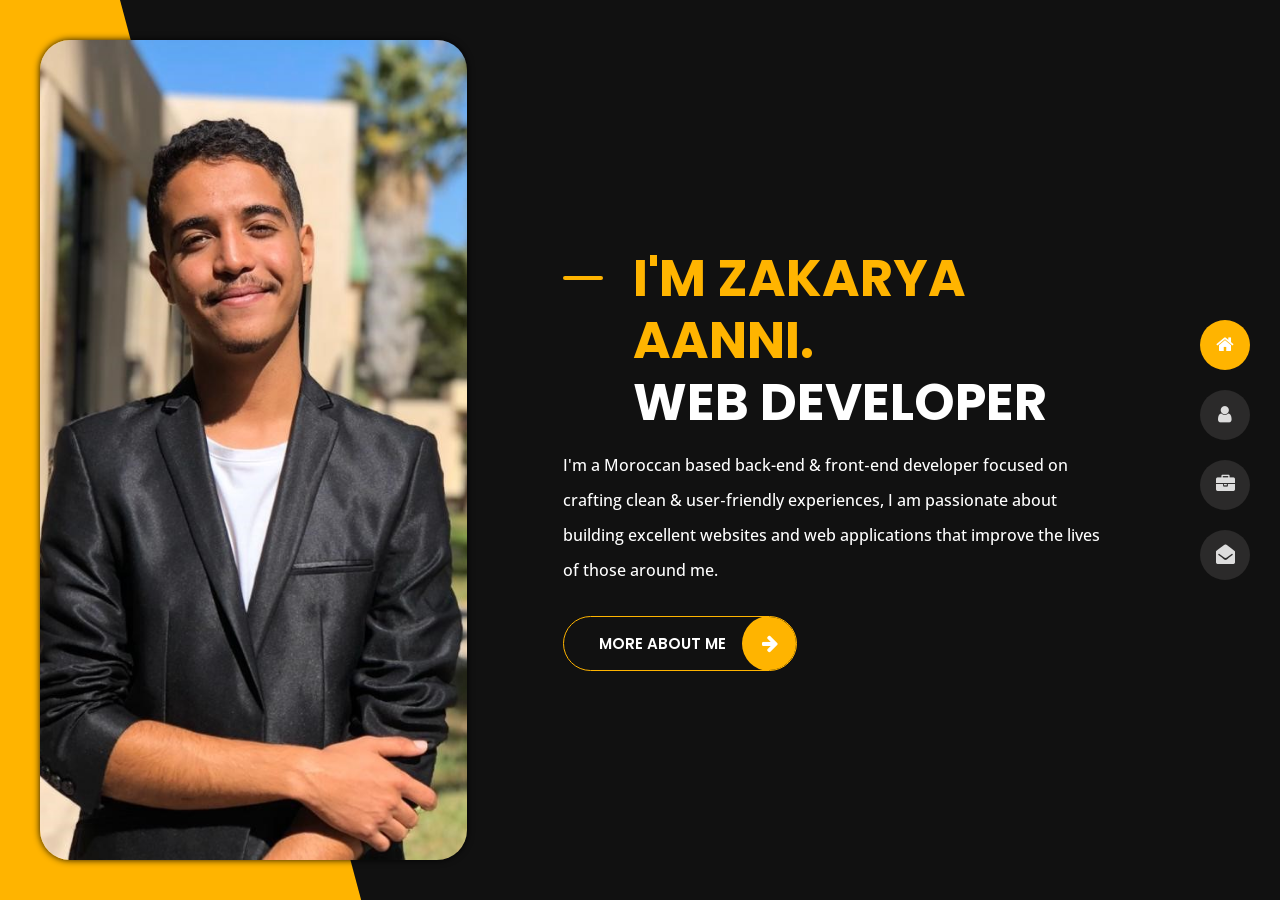
==== index.html @ 6a325b92 "update" ====
﻿<!DOCTYPE html>
<html lang="en">


<!-- Mirrored from slimhamdi.net/tunis/dark/index.html by HTTrack Website Copier/3.x [XR&CO'2014], Tue, 25 May 2021 09:21:32 GMT -->
<head>
    <meta charset="utf-8">
    <title>- Personal Portfolio</title>
    <meta name="viewport" content="width=device-width, initial-scale=1">

    <!-- Template Google Fonts -->
    <link href="https://fonts.googleapis.com/css?family=Poppins:400,400i,500,500i,600,600i,700,700i,800,800i,900,900i" rel="stylesheet">
    <link href="https://fonts.googleapis.com/css?family=Open+Sans:300,400,400i,600,600i,700" rel="stylesheet">

    <!-- Template CSS Files -->
    <link href="css/bootstrap.min.css" rel="stylesheet">
    <link href="css/preloader.min.css" rel="stylesheet">
    <link href="css/circle.css" rel="stylesheet">
    <link href="css/font-awesome.min.css" rel="stylesheet">
    <link href="css/fm.revealator.jquery.min.css" rel="stylesheet">
    <link href="css/style.css" rel="stylesheet">

    <!-- CSS Skin File -->
    <link href="css/skins/yellow.css" rel="stylesheet">

    <!-- Live Style Switcher - demo only -->
    <link rel="alternate stylesheet" type="text/css" title="blue" href="css/skins/blue.css" />
    <link rel="alternate stylesheet" type="text/css" title="green" href="css/skins/green.css" />
    <link rel="alternate stylesheet" type="text/css" title="yellow" href="css/skins/yellow.css" />
    <link rel="alternate stylesheet" type="text/css" title="blueviolet" href="css/skins/blueviolet.css" />
    <link rel="alternate stylesheet" type="text/css" title="goldenrod" href="css/skins/goldenrod.css" />
    <link rel="alternate stylesheet" type="text/css" title="magenta" href="css/skins/magenta.css" />
    <link rel="alternate stylesheet" type="text/css" title="orange" href="css/skins/orange.css" />
    <link rel="alternate stylesheet" type="text/css" title="purple" href="css/skins/purple.css" />
    <link rel="alternate stylesheet" type="text/css" title="red" href="css/skins/red.css" />
    <link rel="alternate stylesheet" type="text/css" title="yellowgreen" href="css/skins/yellowgreen.css" />
    <link rel="stylesheet" type="text/css" href="css/styleswitcher.css" />

    <!-- Modernizr JS File -->
    <script src="js/modernizr.custom.js"></script>
</head>

<body class="home">
<!-- Live Style Switcher Starts - demo only -->
<div id="switcher" class="">
    <div class="content-switcher">
        <h4>STYLE SWITCHER</h4>
        <ul>
            <li>
                <a href="#" onclick="setActiveStyleSheet('purple');" title="purple" class="color"><img src="img/styleswitcher/purple.png" alt="purple"/></a>
            </li>
            <li>
                <a href="#" onclick="setActiveStyleSheet('red');" title="red" class="color"><img src="img/styleswitcher/red.png" alt="red"/></a>
            </li>
            <li>
                <a href="#" onclick="setActiveStyleSheet('blueviolet');" title="blueviolet" class="color"><img src="img/styleswitcher/blueviolet.png" alt="blueviolet"/></a>
            </li>
            <li>
                <a href="#" onclick="setActiveStyleSheet('blue');" title="blue" class="color"><img src="img/styleswitcher/blue.png" alt="blue"/></a>
            </li>
            <li>
                <a href="#" onclick="setActiveStyleSheet('goldenrod');" title="goldenrod" class="color"><img src="img/styleswitcher/goldenrod.png" alt="goldenrod"/></a>
            </li>
            <li>
                <a href="#" onclick="setActiveStyleSheet('magenta');" title="magenta" class="color"><img src="img/styleswitcher/magenta.png" alt="magenta"/></a>
            </li>
            <li>
                <a href="#" onclick="setActiveStyleSheet('yellowgreen');" title="yellowgreen" class="color"><img src="img/styleswitcher/yellowgreen.png" alt="yellowgreen"/></a>
            </li>
            <li>
                <a href="#" onclick="setActiveStyleSheet('orange');" title="orange" class="color"><img src="img/styleswitcher/orange.png" alt="orange"/></a>
            </li>
            <li>
                <a href="#" onclick="setActiveStyleSheet('green');" title="green" class="color"><img src="img/styleswitcher/green.png" alt="green"/></a>
            </li>
            <li>
                <a href="#" onclick="setActiveStyleSheet('yellow');" title="yellow" class="color"><img src="img/styleswitcher/yellow.png" alt="yellow"/></a>
            </li>
        </ul>
        <a href="https://themeforest.net/item/tunis-personal-portfolio/26761598?irgwc=1&amp;clickid=UBs0rDX6YxyJWfewUx0Mo3E1UkiwozXD10XATw0&amp;iradid=275988&amp;irpid=1327395&amp;iradtype=ONLINE_TRACKING_LINK&amp;irmptype=mediapartner&amp;mp_value1=&amp;utm_campaign=af_impact_radius_1327395&amp;utm_medium=affiliate&amp;utm_source=impact_radius" class="waves-effect waves-light font-weight-700 purchase"><i class="fa fa-shopping-cart"></i> Purchase</a>
        <div id="hideSwitcher">&times;</div>
    </div>
</div>
<div id="showSwitcher" class="styleSecondColor" style="display: none;"><i class="fa fa-cog fa-spin"></i></div>
<!-- Live Style Switcher Ends - demo only -->
<!-- Header Starts -->
<header class="header" id="navbar-collapse-toggle">
    <!-- Fixed Navigation Starts -->
    <ul class="icon-menu d-none d-lg-block revealator-slideup revealator-once revealator-delay1">
        <li class="icon-box active">
            <i class="fa fa-home"></i>
            <a href="index.html">
                <h2>Home</h2>
            </a>
        </li>
        <li class="icon-box">
            <i class="fa fa-user"></i>
            <a href="about.html">
                <h2>About</h2>
            </a>
        </li>
        <li class="icon-box">
            <i class="fa fa-briefcase"></i>
            <a href="portfolio.html">
                <h2>Portfolio</h2>
            </a>
        </li>
        <li class="icon-box">
            <i class="fa fa-envelope-open"></i>
            <a href="contact.html">
                <h2>Contact</h2>
            </a>
        </li>
        <!-- <li class="icon-box">
            <i class="fa fa-comments"></i>
            <a href="blog.html">
                <h2>Blog</h2>
            </a>
        </li> -->
    </ul>
    <!-- Fixed Navigation Ends -->
    <!-- Mobile Menu Starts -->
    <nav role="navigation" class="d-block d-lg-none">
        <div id="menuToggle">
            <input type="checkbox" />
            <span></span>
            <span></span>
            <span></span>
            <ul class="list-unstyled" id="menu">
                <li class="active"><a href="index.html"><i class="fa fa-home"></i><span>Home</span></a></li>
                <li><a href="about.html"><i class="fa fa-user"></i><span>About</span></a></li>
                <li><a href="portfolio.html"><i class="fa fa-folder-open"></i><span>Portfolio</span></a></li>
                <li><a href="contact.html"><i class="fa fa-envelope-open"></i><span>Contact</span></a></li>
                <!-- <li><a href="blog.html"><i class="fa fa-comments"></i><span>Blog</span></a></li> -->
            </ul>
        </div>
    </nav>
    <!-- Mobile Menu Ends -->
</header>
<!-- Header Ends -->
<!-- Main Content Starts -->
<section class="container-fluid main-container container-home p-0 revealator-slideup revealator-once revealator-delay1">
    <div class="color-block d-none d-lg-block"></div>
    <div class="row home-details-container align-items-center">
        <div class="col-lg-4 bg position-fixed d-none d-lg-block"></div>
        <div class="col-12 col-lg-8 offset-lg-4 home-details text-left text-sm-center text-lg-left">
            <div>
                <img src="img/IMG-20191017-WA0020.jpg" class="img-fluid main-img-mobile d-none d-sm-block d-lg-none" alt="my picture" />
                <h1 class="text-uppercase poppins-font">I'm zakarya aanni.<span>web developer</span></h1>
                <p class="open-sans-font">I'm a Moroccan based back-end & front‑end developer focused on crafting clean & user‑friendly experiences, I am passionate about building excellent websites and web applications that improve the lives of those around me.</p>
                <a class="button" href="about.html">
                    <span class="button-text">more about me</span>
                    <span class="button-icon fa fa-arrow-right"></span>
                </a>
            </div>
        </div>
    </div>
</section>
<!-- Main Content Ends -->

<!-- Template JS Files -->
<script src="js/jquery-3.5.0.min.js"></script>
<script src="js/styleswitcher.js"></script>
<script src="js/preloader.min.js"></script>
<script src="js/fm.revealator.jquery.min.js"></script>
<script src="js/imagesloaded.pkgd.min.js"></script>
<script src="js/masonry.pkgd.min.js"></script>
<script src="js/classie.js"></script>
<script src="js/cbpGridGallery.js"></script>
<script src="js/jquery.hoverdir.js"></script>
<script src="js/popper.min.js"></script>
<script src="js/bootstrap.js"></script>
<script src="js/custom.js"></script>

</body>


<!-- Mirrored from slimhamdi.net/tunis/dark/index.html by HTTrack Website Copier/3.x [XR&CO'2014], Tue, 25 May 2021 09:21:49 GMT -->
</html>
---- css/preloader.min.css ----
.preloader{position:fixed;top:0;right:0;bottom:0;left:0;background-color:#111;transform-origin:bottom;z-index:111111}.preloader .black_wall{height:100%;background-color:#222;transform-origin:top;animation:preloader_slide 0.5s ease-in-out 0s 1 normal both}.preloader .loader{width:100%;height:3px;position:absolute;border-radius:2px;top:0;right:0;left:0;margin:auto;background-color:#FFC41F;transform-origin:left;animation:loader_running 3s ease-in-out 1s infinite normal both}.preloader.off{animation:preloader_slide 0.5s ease-in-out 0s 1 reverse both}@keyframes loader_running{0%{transform:scaleX(0);transform-origin:left}49%{transform:scaleX(1);transform-origin:left}50%{transform:scaleX(1);transform-origin:right}100%{transform-origin:right;transform:scaleX(0)}}@keyframes preloader_slide{from{transform:scaleY(0)}to{transform:scaleY(1)}}
---- css/circle.css ----
.rect-auto,
.c100.p51 .slice,
.c100.p52 .slice,
.c100.p53 .slice,
.c100.p54 .slice,
.c100.p55 .slice,
.c100.p56 .slice,
.c100.p57 .slice,
.c100.p58 .slice,
.c100.p59 .slice,
.c100.p60 .slice,
.c100.p61 .slice,
.c100.p62 .slice,
.c100.p63 .slice,
.c100.p64 .slice,
.c100.p65 .slice,
.c100.p66 .slice,
.c100.p67 .slice,
.c100.p68 .slice,
.c100.p69 .slice,
.c100.p70 .slice,
.c100.p71 .slice,
.c100.p72 .slice,
.c100.p73 .slice,
.c100.p74 .slice,
.c100.p75 .slice,
.c100.p76 .slice,
.c100.p77 .slice,
.c100.p78 .slice,
.c100.p79 .slice,
.c100.p80 .slice,
.c100.p81 .slice,
.c100.p82 .slice,
.c100.p83 .slice,
.c100.p84 .slice,
.c100.p85 .slice,
.c100.p86 .slice,
.c100.p87 .slice,
.c100.p88 .slice,
.c100.p89 .slice,
.c100.p90 .slice,
.c100.p91 .slice,
.c100.p92 .slice,
.c100.p93 .slice,
.c100.p94 .slice,
.c100.p95 .slice,
.c100.p96 .slice,
.c100.p97 .slice,
.c100.p98 .slice,
.c100.p99 .slice,
.c100.p100 .slice {
  clip: rect(auto, auto, auto, auto);
}
.pie,
.c100 .bar,
.c100.p51 .fill,
.c100.p52 .fill,
.c100.p53 .fill,
.c100.p54 .fill,
.c100.p55 .fill,
.c100.p56 .fill,
.c100.p57 .fill,
.c100.p58 .fill,
.c100.p59 .fill,
.c100.p60 .fill,
.c100.p61 .fill,
.c100.p62 .fill,
.c100.p63 .fill,
.c100.p64 .fill,
.c100.p65 .fill,
.c100.p66 .fill,
.c100.p67 .fill,
.c100.p68 .fill,
.c100.p69 .fill,
.c100.p70 .fill,
.c100.p71 .fill,
.c100.p72 .fill,
.c100.p73 .fill,
.c100.p74 .fill,
.c100.p75 .fill,
.c100.p76 .fill,
.c100.p77 .fill,
.c100.p78 .fill,
.c100.p79 .fill,
.c100.p80 .fill,
.c100.p81 .fill,
.c100.p82 .fill,
.c100.p83 .fill,
.c100.p84 .fill,
.c100.p85 .fill,
.c100.p86 .fill,
.c100.p87 .fill,
.c100.p88 .fill,
.c100.p89 .fill,
.c100.p90 .fill,
.c100.p91 .fill,
.c100.p92 .fill,
.c100.p93 .fill,
.c100.p94 .fill,
.c100.p95 .fill,
.c100.p96 .fill,
.c100.p97 .fill,
.c100.p98 .fill,
.c100.p99 .fill,
.c100.p100 .fill {
  position: absolute;
  border: 0.08em solid #307bbb;
  width: 0.84em;
  height: 0.84em;
  clip: rect(0em, 0.5em, 1em, 0em);
  border-radius: 50%;
  -webkit-transform: rotate(0deg);
  -moz-transform: rotate(0deg);
  -ms-transform: rotate(0deg);
  -o-transform: rotate(0deg);
  transform: rotate(0deg);
}
.pie-fill,
.c100.p51 .bar:after,
.c100.p51 .fill,
.c100.p52 .bar:after,
.c100.p52 .fill,
.c100.p53 .bar:after,
.c100.p53 .fill,
.c100.p54 .bar:after,
.c100.p54 .fill,
.c100.p55 .bar:after,
.c100.p55 .fill,
.c100.p56 .bar:after,
.c100.p56 .fill,
.c100.p57 .bar:after,
.c100.p57 .fill,
.c100.p58 .bar:after,
.c100.p58 .fill,
.c100.p59 .bar:after,
.c100.p59 .fill,
.c100.p60 .bar:after,
.c100.p60 .fill,
.c100.p61 .bar:after,
.c100.p61 .fill,
.c100.p62 .bar:after,
.c100.p62 .fill,
.c100.p63 .bar:after,
.c100.p63 .fill,
.c100.p64 .bar:after,
.c100.p64 .fill,
.c100.p65 .bar:after,
.c100.p65 .fill,
.c100.p66 .bar:after,
.c100.p66 .fill,
.c100.p67 .bar:after,
.c100.p67 .fill,
.c100.p68 .bar:after,
.c100.p68 .fill,
.c100.p69 .bar:after,
.c100.p69 .fill,
.c100.p70 .bar:after,
.c100.p70 .fill,
.c100.p71 .bar:after,
.c100.p71 .fill,
.c100.p72 .bar:after,
.c100.p72 .fill,
.c100.p73 .bar:after,
.c100.p73 .fill,
.c100.p74 .bar:after,
.c100.p74 .fill,
.c100.p75 .bar:after,
.c100.p75 .fill,
.c100.p76 .bar:after,
.c100.p76 .fill,
.c100.p77 .bar:after,
.c100.p77 .fill,
.c100.p78 .bar:after,
.c100.p78 .fill,
.c100.p79 .bar:after,
.c100.p79 .fill,
.c100.p80 .bar:after,
.c100.p80 .fill,
.c100.p81 .bar:after,
.c100.p81 .fill,
.c100.p82 .bar:after,
.c100.p82 .fill,
.c100.p83 .bar:after,
.c100.p83 .fill,
.c100.p84 .bar:after,
.c100.p84 .fill,
.c100.p85 .bar:after,
.c100.p85 .fill,
.c100.p86 .bar:after,
.c100.p86 .fill,
.c100.p87 .bar:after,
.c100.p87 .fill,
.c100.p88 .bar:after,
.c100.p88 .fill,
.c100.p89 .bar:after,
.c100.p89 .fill,
.c100.p90 .bar:after,
.c100.p90 .fill,
.c100.p91 .bar:after,
.c100.p91 .fill,
.c100.p92 .bar:after,
.c100.p92 .fill,
.c100.p93 .bar:after,
.c100.p93 .fill,
.c100.p94 .bar:after,
.c100.p94 .fill,
.c100.p95 .bar:after,
.c100.p95 .fill,
.c100.p96 .bar:after,
.c100.p96 .fill,
.c100.p97 .bar:after,
.c100.p97 .fill,
.c100.p98 .bar:after,
.c100.p98 .fill,
.c100.p99 .bar:after,
.c100.p99 .fill,
.c100.p100 .bar:after,
.c100.p100 .fill {
  -webkit-transform: rotate(180deg);
  -moz-transform: rotate(180deg);
  -ms-transform: rotate(180deg);
  -o-transform: rotate(180deg);
  transform: rotate(180deg);
}
.c100 {
  position: relative;
  font-size: 120px;
  width: 1em;
  height: 1em;
  border-radius: 50%;
  float: left;
  margin: 0 0.1em 0.1em 0;
  background-color: #cccccc;
}
.c100 *,
.c100 *:before,
.c100 *:after {
  -webkit-box-sizing: content-box;
  -moz-box-sizing: content-box;
  box-sizing: content-box;
}
.c100.center {
  float: none;
  margin: 0 auto;
}
.c100.big {
  font-size: 240px;
}
.c100.small {
  font-size: 80px;
}
.c100 > span {
  position: absolute;
  width: 100%;
  z-index: 1;
  left: 0;
  top: 0;
  width: 5em;
  line-height: 5em;
  font-size: 0.2em;
  color: #cccccc;
  display: block;
  text-align: center;
  white-space: nowrap;
  -webkit-transition-property: all;
  -moz-transition-property: all;
  -o-transition-property: all;
  transition-property: all;
  -webkit-transition-duration: 0.2s;
  -moz-transition-duration: 0.2s;
  -o-transition-duration: 0.2s;
  transition-duration: 0.2s;
  -webkit-transition-timing-function: ease-out;
  -moz-transition-timing-function: ease-out;
  -o-transition-timing-function: ease-out;
  transition-timing-function: ease-out;
}
.c100:after {
  position: absolute;
  top: 0.08em;
  left: 0.08em;
  display: block;
  content: " ";
  border-radius: 50%;
  background-color: #f5f5f5;
  width: 0.84em;
  height: 0.84em;
  -webkit-transition-property: all;
  -moz-transition-property: all;
  -o-transition-property: all;
  transition-property: all;
  -webkit-transition-duration: 0.2s;
  -moz-transition-duration: 0.2s;
  -o-transition-duration: 0.2s;
  transition-duration: 0.2s;
  -webkit-transition-timing-function: ease-in;
  -moz-transition-timing-function: ease-in;
  -o-transition-timing-function: ease-in;
  transition-timing-function: ease-in;
}
.c100 .slice {
  position: absolute;
  width: 1em;
  height: 1em;
  clip: rect(0em, 1em, 1em, 0.5em);
}
.c100.p1 .bar {
  -webkit-transform: rotate(3.6deg);
  -moz-transform: rotate(3.6deg);
  -ms-transform: rotate(3.6deg);
  -o-transform: rotate(3.6deg);
  transform: rotate(3.6deg);
}
.c100.p2 .bar {
  -webkit-transform: rotate(7.2deg);
  -moz-transform: rotate(7.2deg);
  -ms-transform: rotate(7.2deg);
  -o-transform: rotate(7.2deg);
  transform: rotate(7.2deg);
}
.c100.p3 .bar {
  -webkit-transform: rotate(10.8deg);
  -moz-transform: rotate(10.8deg);
  -ms-transform: rotate(10.8deg);
  -o-transform: rotate(10.8deg);
  transform: rotate(10.8deg);
}
.c100.p4 .bar {
  -webkit-transform: rotate(14.4deg);
  -moz-transform: rotate(14.4deg);
  -ms-transform: rotate(14.4deg);
  -o-transform: rotate(14.4deg);
  transform: rotate(14.4deg);
}
.c100.p5 .bar {
  -webkit-transform: rotate(18deg);
  -moz-transform: rotate(18deg);
  -ms-transform: rotate(18deg);
  -o-transform: rotate(18deg);
  transform: rotate(18deg);
}
.c100.p6 .bar {
  -webkit-transform: rotate(21.6deg);
  -moz-transform: rotate(21.6deg);
  -ms-transform: rotate(21.6deg);
  -o-transform: rotate(21.6deg);
  transform: rotate(21.6deg);
}
.c100.p7 .bar {
  -webkit-transform: rotate(25.2deg);
  -moz-transform: rotate(25.2deg);
  -ms-transform: rotate(25.2deg);
  -o-transform: rotate(25.2deg);
  transform: rotate(25.2deg);
}
.c100.p8 .bar {
  -webkit-transform: rotate(28.8deg);
  -moz-transform: rotate(28.8deg);
  -ms-transform: rotate(28.8deg);
  -o-transform: rotate(28.8deg);
  transform: rotate(28.8deg);
}
.c100.p9 .bar {
  -webkit-transform: rotate(32.4deg);
  -moz-transform: rotate(32.4deg);
  -ms-transform: rotate(32.4deg);
  -o-transform: rotate(32.4deg);
  transform: rotate(32.4deg);
}
.c100.p10 .bar {
  -webkit-transform: rotate(36deg);
  -moz-transform: rotate(36deg);
  -ms-transform: rotate(36deg);
  -o-transform: rotate(36deg);
  transform: rotate(36deg);
}
.c100.p11 .bar {
  -webkit-transform: rotate(39.6deg);
  -moz-transform: rotate(39.6deg);
  -ms-transform: rotate(39.6deg);
  -o-transform: rotate(39.6deg);
  transform: rotate(39.6deg);
}
.c100.p12 .bar {
  -webkit-transform: rotate(43.2deg);
  -moz-transform: rotate(43.2deg);
  -ms-transform: rotate(43.2deg);
  -o-transform: rotate(43.2deg);
  transform: rotate(43.2deg);
}
.c100.p13 .bar {
  -webkit-transform: rotate(46.800000000000004deg);
  -moz-transform: rotate(46.800000000000004deg);
  -ms-transform: rotate(46.800000000000004deg);
  -o-transform: rotate(46.800000000000004deg);
  transform: rotate(46.800000000000004deg);
}
.c100.p14 .bar {
  -webkit-transform: rotate(50.4deg);
  -moz-transform: rotate(50.4deg);
  -ms-transform: rotate(50.4deg);
  -o-transform: rotate(50.4deg);
  transform: rotate(50.4deg);
}
.c100.p15 .bar {
  -webkit-transform: rotate(54deg);
  -moz-transform: rotate(54deg);
  -ms-transform: rotate(54deg);
  -o-transform: rotate(54deg);
  transform: rotate(54deg);
}
.c100.p16 .bar {
  -webkit-transform: rotate(57.6deg);
  -moz-transform: rotate(57.6deg);
  -ms-transform: rotate(57.6deg);
  -o-transform: rotate(57.6deg);
  transform: rotate(57.6deg);
}
.c100.p17 .bar {
  -webkit-transform: rotate(61.2deg);
  -moz-transform: rotate(61.2deg);
  -ms-transform: rotate(61.2deg);
  -o-transform: rotate(61.2deg);
  transform: rotate(61.2deg);
}
.c100.p18 .bar {
  -webkit-transform: rotate(64.8deg);
  -moz-transform: rotate(64.8deg);
  -ms-transform: rotate(64.8deg);
  -o-transform: rotate(64.8deg);
  transform: rotate(64.8deg);
}
.c100.p19 .bar {
  -webkit-transform: rotate(68.4deg);
  -moz-transform: rotate(68.4deg);
  -ms-transform: rotate(68.4deg);
  -o-transform: rotate(68.4deg);
  transform: rotate(68.4deg);
}
.c100.p20 .bar {
  -webkit-transform: rotate(72deg);
  -moz-transform: rotate(72deg);
  -ms-transform: rotate(72deg);
  -o-transform: rotate(72deg);
  transform: rotate(72deg);
}
.c100.p21 .bar {
  -webkit-transform: rotate(75.60000000000001deg);
  -moz-transform: rotate(75.60000000000001deg);
  -ms-transform: rotate(75.60000000000001deg);
  -o-transform: rotate(75.60000000000001deg);
  transform: rotate(75.60000000000001deg);
}
.c100.p22 .bar {
  -webkit-transform: rotate(79.2deg);
  -moz-transform: rotate(79.2deg);
  -ms-transform: rotate(79.2deg);
  -o-transform: rotate(79.2deg);
  transform: rotate(79.2deg);
}
.c100.p23 .bar {
  -webkit-transform: rotate(82.8deg);
  -moz-transform: rotate(82.8deg);
  -ms-transform: rotate(82.8deg);
  -o-transform: rotate(82.8deg);
  transform: rotate(82.8deg);
}
.c100.p24 .bar {
  -webkit-transform: rotate(86.4deg);
  -moz-transform: rotate(86.4deg);
  -ms-transform: rotate(86.4deg);
  -o-transform: rotate(86.4deg);
  transform: rotate(86.4deg);
}
.c100.p25 .bar {
  -webkit-transform: rotate(90deg);
  -moz-transform: rotate(90deg);
  -ms-transform: rotate(90deg);
  -o-transform: rotate(90deg);
  transform: rotate(90deg);
}
.c100.p26 .bar {
  -webkit-transform: rotate(93.60000000000001deg);
  -moz-transform: rotate(93.60000000000001deg);
  -ms-transform: rotate(93.60000000000001deg);
  -o-transform: rotate(93.60000000000001deg);
  transform: rotate(93.60000000000001deg);
}
.c100.p27 .bar {
  -webkit-transform: rotate(97.2deg);
  -moz-transform: rotate(97.2deg);
  -ms-transform: rotate(97.2deg);
  -o-transform: rotate(97.2deg);
  transform: rotate(97.2deg);
}
.c100.p28 .bar {
  -webkit-transform: rotate(100.8deg);
  -moz-transform: rotate(100.8deg);
  -ms-transform: rotate(100.8deg);
  -o-transform: rotate(100.8deg);
  transform: rotate(100.8deg);
}
.c100.p29 .bar {
  -webkit-transform: rotate(104.4deg);
  -moz-transform: rotate(104.4deg);
  -ms-transform: rotate(104.4deg);
  -o-transform: rotate(104.4deg);
  transform: rotate(104.4deg);
}
.c100.p30 .bar {
  -webkit-transform: rotate(108deg);
  -moz-transform: rotate(108deg);
  -ms-transform: rotate(108deg);
  -o-transform: rotate(108deg);
  transform: rotate(108deg);
}
.c100.p31 .bar {
  -webkit-transform: rotate(111.60000000000001deg);
  -moz-transform: rotate(111.60000000000001deg);
  -ms-transform: rotate(111.60000000000001deg);
  -o-transform: rotate(111.60000000000001deg);
  transform: rotate(111.60000000000001deg);
}
.c100.p32 .bar {
  -webkit-transform: rotate(115.2deg);
  -moz-transform: rotate(115.2deg);
  -ms-transform: rotate(115.2deg);
  -o-transform: rotate(115.2deg);
  transform: rotate(115.2deg);
}
.c100.p33 .bar {
  -webkit-transform: rotate(118.8deg);
  -moz-transform: rotate(118.8deg);
  -ms-transform: rotate(118.8deg);
  -o-transform: rotate(118.8deg);
  transform: rotate(118.8deg);
}
.c100.p34 .bar {
  -webkit-transform: rotate(122.4deg);
  -moz-transform: rotate(122.4deg);
  -ms-transform: rotate(122.4deg);
  -o-transform: rotate(122.4deg);
  transform: rotate(122.4deg);
}
.c100.p35 .bar {
  -webkit-transform: rotate(126deg);
  -moz-transform: rotate(126deg);
  -ms-transform: rotate(126deg);
  -o-transform: rotate(126deg);
  transform: rotate(126deg);
}
.c100.p36 .bar {
  -webkit-transform: rotate(129.6deg);
  -moz-transform: rotate(129.6deg);
  -ms-transform: rotate(129.6deg);
  -o-transform: rotate(129.6deg);
  transform: rotate(129.6deg);
}
.c100.p37 .bar {
  -webkit-transform: rotate(133.20000000000002deg);
  -moz-transform: rotate(133.20000000000002deg);
  -ms-transform: rotate(133.20000000000002deg);
  -o-transform: rotate(133.20000000000002deg);
  transform: rotate(133.20000000000002deg);
}
.c100.p38 .bar {
  -webkit-transform: rotate(136.8deg);
  -moz-transform: rotate(136.8deg);
  -ms-transform: rotate(136.8deg);
  -o-transform: rotate(136.8deg);
  transform: rotate(136.8deg);
}
.c100.p39 .bar {
  -webkit-transform: rotate(140.4deg);
  -moz-transform: rotate(140.4deg);
  -ms-transform: rotate(140.4deg);
  -o-transform: rotate(140.4deg);
  transform: rotate(140.4deg);
}
.c100.p40 .bar {
  -webkit-transform: rotate(144deg);
  -moz-transform: rotate(144deg);
  -ms-transform: rotate(144deg);
  -o-transform: rotate(144deg);
  transform: rotate(144deg);
}
.c100.p41 .bar {
  -webkit-transform: rotate(147.6deg);
  -moz-transform: rotate(147.6deg);
  -ms-transform: rotate(147.6deg);
  -o-transform: rotate(147.6deg);
  transform: rotate(147.6deg);
}
.c100.p42 .bar {
  -webkit-transform: rotate(151.20000000000002deg);
  -moz-transform: rotate(151.20000000000002deg);
  -ms-transform: rotate(151.20000000000002deg);
  -o-transform: rotate(151.20000000000002deg);
  transform: rotate(151.20000000000002deg);
}
.c100.p43 .bar {
  -webkit-transform: rotate(154.8deg);
  -moz-transform: rotate(154.8deg);
  -ms-transform: rotate(154.8deg);
  -o-transform: rotate(154.8deg);
  transform: rotate(154.8deg);
}
.c100.p44 .bar {
  -webkit-transform: rotate(158.4deg);
  -moz-transform: rotate(158.4deg);
  -ms-transform: rotate(158.4deg);
  -o-transform: rotate(158.4deg);
  transform: rotate(158.4deg);
}
.c100.p45 .bar {
  -webkit-transform: rotate(162deg);
  -moz-transform: rotate(162deg);
  -ms-transform: rotate(162deg);
  -o-transform: rotate(162deg);
  transform: rotate(162deg);
}
.c100.p46 .bar {
  -webkit-transform: rotate(165.6deg);
  -moz-transform: rotate(165.6deg);
  -ms-transform: rotate(165.6deg);
  -o-transform: rotate(165.6deg);
  transform: rotate(165.6deg);
}
.c100.p47 .bar {
  -webkit-transform: rotate(169.20000000000002deg);
  -moz-transform: rotate(169.20000000000002deg);
  -ms-transform: rotate(169.20000000000002deg);
  -o-transform: rotate(169.20000000000002deg);
  transform: rotate(169.20000000000002deg);
}
.c100.p48 .bar {
  -webkit-transform: rotate(172.8deg);
  -moz-transform: rotate(172.8deg);
  -ms-transform: rotate(172.8deg);
  -o-transform: rotate(172.8deg);
  transform: rotate(172.8deg);
}
.c100.p49 .bar {
  -webkit-transform: rotate(176.4deg);
  -moz-transform: rotate(176.4deg);
  -ms-transform: rotate(176.4deg);
  -o-transform: rotate(176.4deg);
  transform: rotate(176.4deg);
}
.c100.p50 .bar {
  -webkit-transform: rotate(180deg);
  -moz-transform: rotate(180deg);
  -ms-transform: rotate(180deg);
  -o-transform: rotate(180deg);
  transform: rotate(180deg);
}
.c100.p51 .bar {
  -webkit-transform: rotate(183.6deg);
  -moz-transform: rotate(183.6deg);
  -ms-transform: rotate(183.6deg);
  -o-transform: rotate(183.6deg);
  transform: rotate(183.6deg);
}
.c100.p52 .bar {
  -webkit-transform: rotate(187.20000000000002deg);
  -moz-transform: rotate(187.20000000000002deg);
  -ms-transform: rotate(187.20000000000002deg);
  -o-transform: rotate(187.20000000000002deg);
  transform: rotate(187.20000000000002deg);
}
.c100.p53 .bar {
  -webkit-transform: rotate(190.8deg);
  -moz-transform: rotate(190.8deg);
  -ms-transform: rotate(190.8deg);
  -o-transform: rotate(190.8deg);
  transform: rotate(190.8deg);
}
.c100.p54 .bar {
  -webkit-transform: rotate(194.4deg);
  -moz-transform: rotate(194.4deg);
  -ms-transform: rotate(194.4deg);
  -o-transform: rotate(194.4deg);
  transform: rotate(194.4deg);
}
.c100.p55 .bar {
  -webkit-transform: rotate(198deg);
  -moz-transform: rotate(198deg);
  -ms-transform: rotate(198deg);
  -o-transform: rotate(198deg);
  transform: rotate(198deg);
}
.c100.p56 .bar {
  -webkit-transform: rotate(201.6deg);
  -moz-transform: rotate(201.6deg);
  -ms-transform: rotate(201.6deg);
  -o-transform: rotate(201.6deg);
  transform: rotate(201.6deg);
}
.c100.p57 .bar {
  -webkit-transform: rotate(205.20000000000002deg);
  -moz-transform: rotate(205.20000000000002deg);
  -ms-transform: rotate(205.20000000000002deg);
  -o-transform: rotate(205.20000000000002deg);
  transform: rotate(205.20000000000002deg);
}
.c100.p58 .bar {
  -webkit-transform: rotate(208.8deg);
  -moz-transform: rotate(208.8deg);
  -ms-transform: rotate(208.8deg);
  -o-transform: rotate(208.8deg);
  transform: rotate(208.8deg);
}
.c100.p59 .bar {
  -webkit-transform: rotate(212.4deg);
  -moz-transform: rotate(212.4deg);
  -ms-transform: rotate(212.4deg);
  -o-transform: rotate(212.4deg);
  transform: rotate(212.4deg);
}
.c100.p60 .bar {
  -webkit-transform: rotate(216deg);
  -moz-transform: rotate(216deg);
  -ms-transform: rotate(216deg);
  -o-transform: rotate(216deg);
  transform: rotate(216deg);
}
.c100.p61 .bar {
  -webkit-transform: rotate(219.6deg);
  -moz-transform: rotate(219.6deg);
  -ms-transform: rotate(219.6deg);
  -o-transform: rotate(219.6deg);
  transform: rotate(219.6deg);
}
.c100.p62 .bar {
  -webkit-transform: rotate(223.20000000000002deg);
  -moz-transform: rotate(223.20000000000002deg);
  -ms-transform: rotate(223.20000000000002deg);
  -o-transform: rotate(223.20000000000002deg);
  transform: rotate(223.20000000000002deg);
}
.c100.p63 .bar {
  -webkit-transform: rotate(226.8deg);
  -moz-transform: rotate(226.8deg);
  -ms-transform: rotate(226.8deg);
  -o-transform: rotate(226.8deg);
  transform: rotate(226.8deg);
}
.c100.p64 .bar {
  -webkit-transform: rotate(230.4deg);
  -moz-transform: rotate(230.4deg);
  -ms-transform: rotate(230.4deg);
  -o-transform: rotate(230.4deg);
  transform: rotate(230.4deg);
}
.c100.p65 .bar {
  -webkit-transform: rotate(234deg);
  -moz-transform: rotate(234deg);
  -ms-transform: rotate(234deg);
  -o-transform: rotate(234deg);
  transform: rotate(234deg);
}
.c100.p66 .bar {
  -webkit-transform: rotate(237.6deg);
  -moz-transform: rotate(237.6deg);
  -ms-transform: rotate(237.6deg);
  -o-transform: rotate(237.6deg);
  transform: rotate(237.6deg);
}
.c100.p67 .bar {
  -webkit-transform: rotate(241.20000000000002deg);
  -moz-transform: rotate(241.20000000000002deg);
  -ms-transform: rotate(241.20000000000002deg);
  -o-transform: rotate(241.20000000000002deg);
  transform: rotate(241.20000000000002deg);
}
.c100.p68 .bar {
  -webkit-transform: rotate(244.8deg);
  -moz-transform: rotate(244.8deg);
  -ms-transform: rotate(244.8deg);
  -o-transform: rotate(244.8deg);
  transform: rotate(244.8deg);
}
.c100.p69 .bar {
  -webkit-transform: rotate(248.4deg);
  -moz-transform: rotate(248.4deg);
  -ms-transform: rotate(248.4deg);
  -o-transform: rotate(248.4deg);
  transform: rotate(248.4deg);
}
.c100.p70 .bar {
  -webkit-transform: rotate(252deg);
  -moz-transform: rotate(252deg);
  -ms-transform: rotate(252deg);
  -o-transform: rotate(252deg);
  transform: rotate(252deg);
}
.c100.p71 .bar {
  -webkit-transform: rotate(255.6deg);
  -moz-transform: rotate(255.6deg);
  -ms-transform: rotate(255.6deg);
  -o-transform: rotate(255.6deg);
  transform: rotate(255.6deg);
}
.c100.p72 .bar {
  -webkit-transform: rotate(259.2deg);
  -moz-transform: rotate(259.2deg);
  -ms-transform: rotate(259.2deg);
  -o-transform: rotate(259.2deg);
  transform: rotate(259.2deg);
}
.c100.p73 .bar {
  -webkit-transform: rotate(262.8deg);
  -moz-transform: rotate(262.8deg);
  -ms-transform: rotate(262.8deg);
  -o-transform: rotate(262.8deg);
  transform: rotate(262.8deg);
}
.c100.p74 .bar {
  -webkit-transform: rotate(266.40000000000003deg);
  -moz-transform: rotate(266.40000000000003deg);
  -ms-transform: rotate(266.40000000000003deg);
  -o-transform: rotate(266.40000000000003deg);
  transform: rotate(266.40000000000003deg);
}
.c100.p75 .bar {
  -webkit-transform: rotate(270deg);
  -moz-transform: rotate(270deg);
  -ms-transform: rotate(270deg);
  -o-transform: rotate(270deg);
  transform: rotate(270deg);
}
.c100.p76 .bar {
  -webkit-transform: rotate(273.6deg);
  -moz-transform: rotate(273.6deg);
  -ms-transform: rotate(273.6deg);
  -o-transform: rotate(273.6deg);
  transform: rotate(273.6deg);
}
.c100.p77 .bar {
  -webkit-transform: rotate(277.2deg);
  -moz-transform: rotate(277.2deg);
  -ms-transform: rotate(277.2deg);
  -o-transform: rotate(277.2deg);
  transform: rotate(277.2deg);
}
.c100.p78 .bar {
  -webkit-transform: rotate(280.8deg);
  -moz-transform: rotate(280.8deg);
  -ms-transform: rotate(280.8deg);
  -o-transform: rotate(280.8deg);
  transform: rotate(280.8deg);
}
.c100.p79 .bar {
  -webkit-transform: rotate(284.40000000000003deg);
  -moz-transform: rotate(284.40000000000003deg);
  -ms-transform: rotate(284.40000000000003deg);
  -o-transform: rotate(284.40000000000003deg);
  transform: rotate(284.40000000000003deg);
}
.c100.p80 .bar {
  -webkit-transform: rotate(288deg);
  -moz-transform: rotate(288deg);
  -ms-transform: rotate(288deg);
  -o-transform: rotate(288deg);
  transform: rotate(288deg);
}
.c100.p81 .bar {
  -webkit-transform: rotate(291.6deg);
  -moz-transform: rotate(291.6deg);
  -ms-transform: rotate(291.6deg);
  -o-transform: rotate(291.6deg);
  transform: rotate(291.6deg);
}
.c100.p82 .bar {
  -webkit-transform: rotate(295.2deg);
  -moz-transform: rotate(295.2deg);
  -ms-transform: rotate(295.2deg);
  -o-transform: rotate(295.2deg);
  transform: rotate(295.2deg);
}
.c100.p83 .bar {
  -webkit-transform: rotate(298.8deg);
  -moz-transform: rotate(298.8deg);
  -ms-transform: rotate(298.8deg);
  -o-transform: rotate(298.8deg);
  transform: rotate(298.8deg);
}
.c100.p84 .bar {
  -webkit-transform: rotate(302.40000000000003deg);
  -moz-transform: rotate(302.40000000000003deg);
  -ms-transform: rotate(302.40000000000003deg);
  -o-transform: rotate(302.40000000000003deg);
  transform: rotate(302.40000000000003deg);
}
.c100.p85 .bar {
  -webkit-transform: rotate(306deg);
  -moz-transform: rotate(306deg);
  -ms-transform: rotate(306deg);
  -o-transform: rotate(306deg);
  transform: rotate(306deg);
}
.c100.p86 .bar {
  -webkit-transform: rotate(309.6deg);
  -moz-transform: rotate(309.6deg);
  -ms-transform: rotate(309.6deg);
  -o-transform: rotate(309.6deg);
  transform: rotate(309.6deg);
}
.c100.p87 .bar {
  -webkit-transform: rotate(313.2deg);
  -moz-transform: rotate(313.2deg);
  -ms-transform: rotate(313.2deg);
  -o-transform: rotate(313.2deg);
  transform: rotate(313.2deg);
}
.c100.p88 .bar {
  -webkit-transform: rotate(316.8deg);
  -moz-transform: rotate(316.8deg);
  -ms-transform: rotate(316.8deg);
  -o-transform: rotate(316.8deg);
  transform: rotate(316.8deg);
}
.c100.p89 .bar {
  -webkit-transform: rotate(320.40000000000003deg);
  -moz-transform: rotate(320.40000000000003deg);
  -ms-transform: rotate(320.40000000000003deg);
  -o-transform: rotate(320.40000000000003deg);
  transform: rotate(320.40000000000003deg);
}
.c100.p90 .bar {
  -webkit-transform: rotate(324deg);
  -moz-transform: rotate(324deg);
  -ms-transform: rotate(324deg);
  -o-transform: rotate(324deg);
  transform: rotate(324deg);
}
.c100.p91 .bar {
  -webkit-transform: rotate(327.6deg);
  -moz-transform: rotate(327.6deg);
  -ms-transform: rotate(327.6deg);
  -o-transform: rotate(327.6deg);
  transform: rotate(327.6deg);
}
.c100.p92 .bar {
  -webkit-transform: rotate(331.2deg);
  -moz-transform: rotate(331.2deg);
  -ms-transform: rotate(331.2deg);
  -o-transform: rotate(331.2deg);
  transform: rotate(331.2deg);
}
.c100.p93 .bar {
  -webkit-transform: rotate(334.8deg);
  -moz-transform: rotate(334.8deg);
  -ms-transform: rotate(334.8deg);
  -o-transform: rotate(334.8deg);
  transform: rotate(334.8deg);
}
.c100.p94 .bar {
  -webkit-transform: rotate(338.40000000000003deg);
  -moz-transform: rotate(338.40000000000003deg);
  -ms-transform: rotate(338.40000000000003deg);
  -o-transform: rotate(338.40000000000003deg);
  transform: rotate(338.40000000000003deg);
}
.c100.p95 .bar {
  -webkit-transform: rotate(342deg);
  -moz-transform: rotate(342deg);
  -ms-transform: rotate(342deg);
  -o-transform: rotate(342deg);
  transform: rotate(342deg);
}
.c100.p96 .bar {
  -webkit-transform: rotate(345.6deg);
  -moz-transform: rotate(345.6deg);
  -ms-transform: rotate(345.6deg);
  -o-transform: rotate(345.6deg);
  transform: rotate(345.6deg);
}
.c100.p97 .bar {
  -webkit-transform: rotate(349.2deg);
  -moz-transform: rotate(349.2deg);
  -ms-transform: rotate(349.2deg);
  -o-transform: rotate(349.2deg);
  transform: rotate(349.2deg);
}
.c100.p98 .bar {
  -webkit-transform: rotate(352.8deg);
  -moz-transform: rotate(352.8deg);
  -ms-transform: rotate(352.8deg);
  -o-transform: rotate(352.8deg);
  transform: rotate(352.8deg);
}
.c100.p99 .bar {
  -webkit-transform: rotate(356.40000000000003deg);
  -moz-transform: rotate(356.40000000000003deg);
  -ms-transform: rotate(356.40000000000003deg);
  -o-transform: rotate(356.40000000000003deg);
  transform: rotate(356.40000000000003deg);
}
.c100.p100 .bar {
  -webkit-transform: rotate(360deg);
  -moz-transform: rotate(360deg);
  -ms-transform: rotate(360deg);
  -o-transform: rotate(360deg);
  transform: rotate(360deg);
}
.c100:hover {
  cursor: default;
}

.c100.dark {
  background-color: #777777;
}
.c100.dark .bar,
.c100.dark .fill {
  border-color: #c6ff00 !important;
}
.c100.dark > span {
  color: #777777;
}
.c100.dark:after {
  background-color: #666666;
}
.c100.dark:hover > span {
  color: #c6ff00;
}
.c100.green .bar,
.c100.green .fill {
  border-color: #4db53c !important;
}
.c100.green:hover > span {
  color: #4db53c;
}
.c100.green.dark .bar,
.c100.green.dark .fill {
  border-color: #5fd400 !important;
}
.c100.green.dark:hover > span {
  color: #5fd400;
}
.c100.orange .bar,
.c100.orange .fill {
  border-color: #dd9d22 !important;
}
.c100.orange:hover > span {
  color: #dd9d22;
}
.c100.orange.dark .bar,
.c100.orange.dark .fill {
  border-color: #e08833 !important;
}
.c100.orange.dark:hover > span {
  color: #e08833;
}
---- css/style.css ----
/*
Template Name: Tunis - Personal Portfolio
Author: celtano
Author URI: http://themeforest.net/user/celtano
Description: Tunis - Personal Portfolio
Version: 1.0
*/

/*------------------------------------------------------------------
[Table of contents]
	+ General
	    - Miscellaneous
		- Light Body
		- Buttons
		- Page Title
	+ Header
		- Desktop Navigation
		- Mobile Navigation
	+ Pages
		- Homepage
		+ About
		    - Personal Info List
			- Box Stats
			- Resume
			- Skills
		+ Portfolio
		    - Grid
		    + Slideshow
                - Embedded Videos
                - Carousel
                - Navigation
        + Contact
            - Left Side
            - Contact Form
		+ Blog
            - Latest Posts
            - Pagination
	- Responsive Design Styles
-------------------------------------------------------------------*/

/* [ GENERAL ] */
/*================================================== */

/*** Miscellaneous ***/

html {
  overflow-x: hidden;
  height: 100%;
}

body {
  font-family: 'Poppins', sans-serif;
  font-size: 15px;
  color: #fff;
  font-weight: 500;
  line-height: 1.6;
  position: relative;
  background-size: cover;
  background-position: center;
  height: 100%;
  width: 100%;
  background-color: #111;
}

.poppins-font {
  font-family: 'Poppins', sans-serif;
}

.open-sans-font {
  font-family: 'Open Sans', sans-serif;
}

hr.separator {
  border-top: 1px solid #252525;
  margin: 70px auto 55px;
  max-width: 40%;
}

.ft-wt-600 {
  font-weight: 600;
}

.mb-30 {
  margin-bottom: 30px;
}

.no-transform {
  transform: none !important;
}

.custom-title {
  padding-bottom: 22px;
  font-size: 26px;
}

/*** Light Body ***/

body.light {
  color: #666;
  background-color: #fff;
}

body.home.light .home-details h1 span,
body.light .button .button-text {
  color: #666;
}

body.light .button:hover .button-text {
  color: #fff;
}

body.home.light .home-details h6 {
  color: #777;
}

body.home.light .bg {
  background-image: url(../img/IMG-20191017-WA0020.jpg);
  background-size: cover;
  background-repeat: no-repeat;
  background-position: top;
  box-shadow: 0 0 7px rgba(0,0,0,.3);
}

body.light .preloader .black_wall {
  background-color: #eee;
}

body.light .preloader {
  background-color: #fff;
}

body.light .title-section h1 {
  color: #666;
}

body.light .title-bg {
  color: rgba(30, 37, 48, 0.07);
}

body.light.about .box-stats {
  border: 1px solid #ddd;
}

body.light.about .c100,
body.light.about .resume-box .time {
  background-color: #eee;
}

body.light.about .resume-box .time,
body.light.about .resume-box p {
  color: #666;
}

body.light.about .resume-box .place:before {
  background-color: #666;
}

body.light.about  .resume-box li:after {
  border-left: 1px solid #ddd;
}

body.light.about .c100 > span {
  color: #666;
}

body.light.about .c100:after {
  background-color: #fff;
}

body.light.portfolio .slideshow figure {
  background-color: #fff;
}

body.light.portfolio .slideshow ul > li:after {
  background: rgba(255,255,255,0.77);
}

body.light.portfolio .slideshow {
  background: rgba(0,0,0,0.7);
}

body.light.contact .contactform input[type=text],
body.light.contact .contactform input[type=email],
body.light.contact .contactform textarea {
  background-color: #fff;
  border: 1px solid #ddd;
  color: #666;
}

body.light.contact  ul.social li a {
  color: #666;
  background: #eee;
}

body.light.contact  ul.social li a:hover {
  color: #fff;
}

body.light.blog .post-content {
  background-color: #f2f2f2;
}

body.light.blog .post-content .entry-header h3 a {
  color: #666;
}

body.light.blog .page-link {
  color: #666;
  background-color: #eee;
  border: 1px solid #eee;
}

body.light.blog-post .meta {
  color: #888;
}

body.light.blog .page-item.active .page-link {
  color: #fff;
}

body.light hr.separator {
  border-top: 1px solid #ddd;
}

@media (min-width: 992px) {
  body.light .header ul.icon-menu li.icon-box {
    background-color: #eee;
  }

  body.light .header ul.icon-menu li.icon-box i {
    color: #666;
  }

  body.light .header ul.icon-menu li.icon-box.active,
  body.light .header ul.icon-menu li.icon-box:hover,
  body.light .header ul.icon-menu li.icon-box.active i,
  body.light .header ul.icon-menu li.icon-box:hover i {
    color: #fff;
  }
}

@media (max-width: 991px) {

  body.light .main-img-mobile {
    border: 4px solid #eee;
  }

  body.light #menuToggle {
    border: 1px solid #ddd;
  }

  body.light #menuToggle,
  body.light #menu {
    background: #eee;
  }

  body.light #menuToggle > span,
  body.light #menuToggle input:checked ~ span {
    background: #666;
  }

  body.light #menu li a {
    color: #666;
  }

  body.light #menu li:after {
    background: #ddd;
  }

  body.light.portfolio .slideshow nav {
    background: #eee;
    border-bottom: 1px solid #ddd;
  }

  body.light.portfolio .slideshow nav span img {
    display: none;
  }

  body.light.portfolio .slideshow nav span.nav-next {
    background-image: url("../img/projects/navigation/right-arrow.png");
    background-size: cover;
  }

  body.light.portfolio .slideshow nav span.nav-prev {
    background-image: url("../img/projects/navigation/left-arrow.png");
    background-size: cover;
  }

  body.light.portfolio .slideshow nav span.nav-close {
    background-image: url("../img/projects/navigation/close-button.png");
    background-size: cover;
  }

  body.light.portfolio .slideshow nav span.nav-next,
  body.light.portfolio .slideshow nav span.nav-prev {
    top: 51px;
  }

  body.light.portfolio .slideshow {
    background: #fff;
  }
}

@media (max-width: 576px) {
  body.light .title-section {
    background: #eee;
    border-bottom: 1px solid #ddd;
  }

  body.light #menuToggle {
    border: 0;
  }

  body.light.portfolio .slideshow nav span.nav-next,
  body.light.portfolio .slideshow nav span.nav-prev {
    top: 31px;
  }
}
/*** Buttons ***/
.button {
  overflow: hidden;
  display: inline-block;
  line-height: 1.4;
  border-radius: 35px;
  white-space: nowrap;
  text-overflow: ellipsis;
  text-align: center;
  cursor: pointer;
  vertical-align: middle;
  user-select: none;
  transition: 250ms all ease-in-out;
  text-transform: uppercase;
  text-decoration: none !important;
  position: relative;
  z-index: 1;
  padding: 16px 70px 16px 35px;
  font-size: 15px;
  font-weight: 600;
  color: #fff;
  background-color: transparent;
  outline: none !important;
}

.button .button-text {
  position: relative;
  z-index: 2;
  color: #fff;
  transition: .3s ease-out all;
}

.button:before {
  z-index: -1;
  content: '';
  position: absolute;
  top: 0;
  bottom: 0;
  left: 0;
  right: 0;
  transform: translateX(100%);
  transition: .3s ease-out all;
}

.button:hover .button-text {
  color: #ffffff;
}

.button:hover:before {
  transform: translateX(0);
}

.button-icon {
  position: absolute;
  right: -1px;
  top: -1px;
  bottom: 0;
  width: 55px;
  height: 55px;
  display: flex;
  justify-content: center;
  align-items: center;
  font-size: 19px;
  color: #ffffff;
  border-radius: 50%;
}

/*** Page Title ***/

.title-section {
  margin: 0 auto;
  width: 100%;
  position: relative;
  padding: 80px 0;
}

.title-section h1 {
  font-size: 56px;
  font-weight: 900;
  color: #fff;
  text-transform: uppercase;
  margin: 0;
}

.title-bg {
  font-size: 110px;
  left: 0;
  letter-spacing: 10px;
  line-height: 0.7;
  position: absolute;
  right: 0;
  top: 50%;
  text-transform: uppercase;
  font-weight: 800;
  -webkit-transform: translateY(-50%);
  -moz-transform: translateY(-50%);
  -ms-transform: translateY(-50%);
  -o-transform: translateY(-50%);
  transform: translateY(-50%);
  color: rgba(255, 255, 255, 0.07);
}

/* [ HEADER ] */
/*================================================== */

/*** Desktop Navigation ***/

@media (min-width: 992px) {

  /*** Navigation ***/

  .header {
    position: fixed;
    right: 30px;
    bottom: 0;
    z-index: 3;
    display: flex;
    align-items: center;
    height: calc(100vh - 200px);
    top: 100px;
    opacity: 1;
    transition: opacity 0.3s;
    -webkit-transition: opacity 0.3s;
  }

  .header.hide-header {
    z-index: 0 !important;
    opacity: 0;
  }

  .header ul.icon-menu {
    margin: 0;
    padding: 0;
  }

  .header ul.icon-menu li.icon-box {
    width: 50px;
    height: 50px;
    list-style: none;
    position: relative;
    display: flex;
    align-items: center;
    transition: .3s;
    margin: 20px 0;
    border-radius: 50%;
    background: #2b2a2a;
  }

  .header ul.icon-menu li.icon-box i {
    color: #ddd;
    font-size: 19px;
    transition: .3s;
  }

  .header ul.icon-menu li.icon-box.active,
  .header ul.icon-menu li.icon-box:hover,
  .header ul.icon-menu li.icon-box.active i,
  .header ul.icon-menu li.icon-box:hover i {
    color: #fff;
  }

  .header .icon-box h2 {
    font-size: 15px;
    font-weight: 500;
  }

  .header .icon-box a {
    display: block;
    padding: 0;
    width: 50px;
    height: 50px;
  }

  .header .icon-box i.fa {
    position: absolute;
    pointer-events: none;
  }

  .header .icon-menu i {
    left: 0;
    right: 0;
    margin: 0 auto;
    display: block;
    text-align: center;
    font-size: 35px;
    top: 15px;
  }

  .header .icon-box h2 {
    z-index: -1;
    position: absolute;
    top: 0;
    right: 0;
    opacity: 0;
    color: #fff;
    line-height: 50px;
    font-weight: 500;
    transition: all .3s;
    border-radius: 30px;
    text-transform: uppercase;
    padding: 0 25px 0 30px;
    height: 50px;
  }

  .header .icon-box a:hover h2 {
    opacity: 1;
    right: 27px;
    margin: 0;
    text-align: center;
    border-radius: 30px 0 0 30px;
  }
}

/* [ Pages ] */
/*================================================== */

/*** Homepage ***/

.home .color-block {
  position: fixed;
  height: 200%;
  width: 100%;
  transform: rotate(-15deg);
  left: -83%;
  top: -50%;
}

.home .bg {
  background-image: url(../img/IMG-20191017-WA0020.jpg);
  background-size: cover;
  background-repeat: no-repeat;
  background-position: center;
  background-position: top;
  height: calc(100vh - 80px);
  z-index: 111;
  border-radius: 30px;
  left: 40px;
  top: 40px;
  box-shadow: 0 0 7px rgba(0,0,0,.9);
}

.home .container-home {
  display: flex;
  align-items: center;
  min-height: 100%;
}

.home .home-details > div {
  max-width: 550px;
  margin: 0 auto;
}

.home .home-details h1 {
  font-size: 51px;
  line-height: 62px;
  font-weight: 700;
  margin: 18px 0 10px;
  position: relative;
  padding-left: 70px;
}

.home .home-details h1:before {
  content: '';
  position: absolute;
  left: 0;
  top: 29px;
  height: 4px;
  width: 40px;
  border-radius: 10px;
}

.home .home-details h1 span {
  color: #fff;
  display: block;
}

.home .home-details h6 {
  color: #eee;
  font-size: 22px;
  font-weight: 400;
  display: block;
}

.home .home-details p {
  margin: 15px 0 28px;
  font-size: 16px;
  line-height: 35px;
}

/*** About ***/

.about .main-content {
  padding-bottom: 20px;
}

/* Personal Info List */

.about .about-list li:not(:last-child) {
  padding-bottom: 20px;
}

.about .about-list .title {
  opacity: .8;
  text-transform: capitalize;
}

.about .about-list .value {
  font-weight: 600;
}

/* Box Stats */

.about .box-stats {
  padding: 20px 30px 25px 40px;
  border-radius: 5px;
  border: 1px solid #252525;
}

.about .box-stats.with-margin {
  margin-bottom: 30px;
}

.about .box-stats h3 {
  position: relative;
  display: inline-block;
  margin: 0;
  font-size: 50px;
  font-weight: 700;
}

.about .box-stats h3:after {
  content: '+';
  position: absolute;
  right: -24px;
  font-size: 33px;
  font-weight: 300;
  top: 2px;
}

.about .box-stats p {
  padding-left: 45px;
}

.about .box-stats p:before {
  content: "";
  position: absolute;
  left: 0;
  top: 13px;
  width: 30px;
  height: 1px;
  background: #777;
}

/* Resume */

.about .resume-box ul {
  margin: 0;
  padding: 0;
  list-style: none;
}

.about .resume-box li {
  position: relative;
  padding: 0 20px 0 60px;
  margin: 0 0 50px;
}

.about .resume-box li:after {
  content: "";
  position: absolute;
  top: 0;
  left: 20px;
  bottom: 0;
  border-left: 1px solid #333;
}

.about .resume-box .icon {
  width: 40px;
  height: 40px;
  position: absolute;
  left: 0;
  right: 0;
  line-height: 40px;
  text-align: center;
  z-index: 1;
  border-radius: 50%;
  color: #fff;
  background-color: #252525;
}

.about .resume-box .time {
  color: #fff;
  font-size: 12px;
  padding: 1px 10px;
  display: inline-block;
  margin-bottom: 12px;
  border-radius: 20px;
  font-weight: 600;
  background-color: #252525;
  opacity: .8;
}

.about .resume-box h5 {
  font-size: 18px;
  margin: 7px 0 10px;
}

.about .resume-box p {
  margin: 0;
  color: #eee;
  font-size: 14px;
}

.about .resume-box .place {
  opacity: .8;
  font-weight: 600;
  font-size: 15px;
  position: relative;
  padding-left: 26px;
}

.about .resume-box .place:before {
  position: absolute;
  content: '';
  width: 10px;
  height: 2px;
  background-color: #fff;
  left: 7px;
  top: 9px;
  opacity: .8;
}

/* Skills */

.about .c100 {
  float: none !important;
  margin: 0 auto;
  background-color: #252525;
}

.about .c100 > span {
  color: #fff;
}

.about .c100:after {
  background-color: #111;
}

/*** Portfolio ***/
.portfolio .main-content {
  padding-bottom: 60px;
  margin-top: -15px;
}

/* Grid */

.portfolio .grid-gallery ul {
  list-style: none;
  margin: 0;
  padding: 0;
}

.portfolio .grid-gallery figure {
  margin: 0;
}

.portfolio .grid-gallery figure img {
  display: block;
  width: 100%;
  border-radius: 5px;
  transition: .3s;
}

.portfolio .grid-wrap {
  margin: 0 auto;
}

.portfolio .grid {
  margin: 0 auto;
}

.portfolio .grid li {
  width: 33.333333%;
  float: left;
  cursor: pointer;
  padding: 15px;
}

.portfolio .grid figure {
  -webkit-transition: 0.3s;
  transition: 0.3s;
  border-radius: 5px;
  padding: 0;
  position: relative;
  overflow: hidden;
}

.portfolio .grid figure img {
  display: block;
  position: relative;
}

.portfolio .grid li a {
  overflow: hidden;
}

.portfolio .grid li figure div {
  position: absolute;
  width: 100%;
  height: 100%;
  display: -webkit-box;
  display: -webkit-flex;
  display: -ms-flexbox;
  display: flex;
  -webkit-box-align: center;
  -webkit-align-items: center;
  -ms-flex-align: center;
  align-items: center;
  text-align: center;
  justify-content: center;
}

.portfolio .grid li figure div span {
  margin: 0;
  text-transform: uppercase;
  color: #fff;
  font-size: 18px;
}

/* Slideshow */

.portfolio .slideshow {
  position: fixed;
  background: rgba(0,0,0,0.85);
  width: 100%;
  height: 100%;
  top: 0;
  left: 0;
  z-index: 1111;
  opacity: 0;
  visibility: hidden;
  overflow: hidden;
  -webkit-perspective: 1000px;
  perspective: 1000px;
  -webkit-transition: opacity 0.5s, visibility 0s 0.5s;
  transition: opacity 0.5s, visibility 0s 0.5s;
  text-align: left;
}

.portfolio .slideshow-open .slideshow {
  opacity: 1;
  visibility: visible;
  -webkit-transition: opacity 0.5s;
  transition: opacity 0.5s;
}

.portfolio .slideshow ul {
  width: 100%;
  height: 100%;
  -webkit-transform-style: preserve-3d;
  transform-style: preserve-3d;
  -webkit-transform: translate3d(0,0,150px);
  transform: translate3d(0,0,150px);
  -webkit-transition: -webkit-transform 0.5s;
  transition: transform 0.5s;
}

.portfolio .slideshow ul.animatable > li {
  -webkit-transition: -webkit-transform 0.5s;
  transition: transform 0.5s;
}

.portfolio .slideshow-open .slideshow ul {
  -webkit-transform: translate3d(0,0,0);
  transform: translate3d(0,0,0);
}

.portfolio .slideshow ul > li {
  width: 660px;
  position: absolute;
  top: 50%;
  left: 50%;
  margin: -280px 0 0 -330px;
  visibility: hidden;
}

.portfolio .slideshow ul > li.show {
  visibility: visible;
}

.portfolio .slideshow ul > li:after {
  content: '';
  position: absolute;
  width: 100%;
  height: 100%;
  top: 0;
  left: 0;
  background: rgba(0,0,0,0.7);
  -webkit-transition: opacity 0.3s;
  transition: opacity 0.3s;
  z-index: 111;
  border-radius: 10px;
}

.portfolio .slideshow ul > li.current:after {
  visibility: hidden;
  opacity: 0;
  -webkit-transition: opacity 0.3s, visibility 0s 0.3s;
  transition: opacity 0.3s, visibility 0s 0.3s;
}

.portfolio .slideshow figure {
  width: 100%;
  height: 100%;
  background: #252525;
  padding: 30px;
  overflow: auto;
  border-radius: 10px;
}

.portfolio .slideshow a {
  text-decoration: underline;
}

.portfolio .slideshow figcaption {
  margin-bottom: 15px;
}

.portfolio .slideshow figcaption h3 {
  text-transform: uppercase;
  padding: 10px 0 20px;
  font-weight: 700;
  text-align: center;
  font-size: 33px;
}

/* Embedded Videos */

.portfolio .slideshow .videocontainer,
.portfolio .slideshow .responsive-video {
  max-width: 100%;
  border-radius: 4px;
  display: block;
  object-fit: cover;
}

.portfolio .slideshow .videocontainer {
  position: relative;
  padding-bottom: 56.20%;
  padding-top: 0;
  height: 0;
  max-width: 100%;
  overflow: hidden;
  width: 100%;
  display: block;
  margin: 0;
  border-radius: 4px;
}

.portfolio .slideshow .videocontainer iframe,
.portfolio .slideshow .videocontainer object,
.portfolio .slideshow .videocontainer embed {
  position: absolute;
  top: 0;
  left: 0;
  width: 100%;
  height: 100%;
  border: 0;
}

/* Carousel */

.portfolio .slideshow .carousel-indicators {
  bottom: 0;
  background: rgba(0,0,0,.4);
  padding: 10px 0;
  margin: 0;
}

.portfolio .slideshow .carousel-indicators li {
  width: 10px;
  height: 10px;
  border-radius: 50%;
  margin: 0 7px;
  background-color: #fff;
  opacity: 1;
}

/* Navigation */

.portfolio .slideshow nav span {
  position: fixed;
  z-index: 1000;
  text-align: center;
  cursor: pointer;
  padding: 200px 30px;
  color: #fff;
}

.portfolio .slideshow nav span.nav-prev,
.portfolio .slideshow nav span.nav-next {
  top: 50%;
  -webkit-transform: translateY(-50%);
  transform: translateY(-50%);
  font-size: 41px;
  line-height: 58px;
}

.portfolio .slideshow nav span.nav-prev {
  left: 0;
}

.portfolio .slideshow nav span.nav-next {
  right: 0;
}

.portfolio .slideshow nav span.nav-close {
  top: 30px;
  right: 30px;
  padding: 0;
}

/*** Contact ***/
.contact .main-content {
  padding-bottom: 85px;
}
/* Left Side */

.contact .custom-span-contact {
  font-weight: 600;
  padding-left: 50px;
  line-height: 21px;
  padding-top: 5px;
}

.contact .custom-span-contact i {
  left: 0;
  top: 10px;
  font-size: 33px;
}

.contact .custom-span-contact i.fa-phone-square {
  font-size: 39px;
  top: 7px;
}

.contact .custom-span-contact span {
  text-transform: uppercase;
  opacity: .8;
  font-weight: 400;
}

.contact ul.social {
  margin-left: -5px;
}

.contact ul.social li {
  display: inline-block;
}

.contact ul.social li a {
  display: inline-block;
  height: 40px;
  width: 40px;
  line-height: 42px;
  text-align: center;
  color: #fff;
  transition: .3s;
  font-size: 17px;
  margin: 0 6px;
  background: #2b2a2a;
  border-radius: 50%;
}
/* Form */
.contact .contactform input[type=text],
.contact .contactform input[type=email] {
  border: 1px solid #111;
  width: 100%;
  background: #252525;
  color: #fff;
  padding: 11px 26px;
  margin-bottom: 30px;
  border-radius: 30px;
  outline: none !important;
  transition: .3s;
}

.contact .contactform textarea {
  border: 1px solid #111;
  background: #252525;
  color: #fff;
  width: 100%;
  padding: 12px 26px;
  margin-bottom: 20px;
  height: 160px;
  overflow: hidden;
  border-radius: 30px;
  outline: none !important;
  transition: .3s;
}

.contact .contactform .form-message {
  margin: 24px 0;
}

.contact .contactform .output_message {
  display: block;
  color: #fff;
  height: 46px;
  line-height: 46px;
  border-radius: 30px;
}

.contact .contactform .output_message.success {
  background: #28a745;
}

.contact .contactform .output_message.success:before {
  font-family: FontAwesome;
  content: "\f14a";
  padding-right: 10px;
}

.contact .contactform .output_message.error {
  background: #dc3545;
}

.contact .contactform .output_message.error:before {
  font-family: FontAwesome;
  content: "\f071";
  padding-right: 10px;
}

/*** Blog ***/

.blog .main-content {
  padding-bottom: 85px;
}

/* Latest Posts */

.blog .post-container {
  display: block;
}

.blog .post-content {
  background-color: #252525;
  padding: 20px 25px 25px 25px;
  border-radius: 0 0 5px 5px;
}

.blog .post-content .entry-header h3 {
  line-height: 26px;
  cursor: pointer;
}

.blog .post-content .entry-header h3 a {
  text-decoration: none;
  transition: .5s;
}

.blog .post-thumb {
  border-radius: 5px 5px 0 0;
  cursor: pointer;
}

.blog .post-thumb a {
  border-radius: 5px 5px 0 0;
}

.blog .post-container:hover img {
  transform: scale(1.2);
}

.blog .post-thumb a img {
  border-radius: 5px 5px 0 0;
  transition: .3s;
}

.blog .post-content .entry-content p {
  margin: 15px 0 5px;
}

.blog .post-content .entry-header h3 a {
  color: #fff;
  font-size: 20px;
  font-weight: 600;
}

/* pagination */

.blog .pagination {
  margin-bottom: 30px;
}

.blog .page-link {
  color: #fff;
  background-color: #252525;
  border: 1px solid #252525;
  padding: 0;
  margin: 0 10px;
  border-radius: 50% !important;
  width: 43px;
  height: 43px;
  line-height: 43px;
  text-align: center;
  transition: .3s;

}

.blog .page-link:focus,
.blog .page-link:active{
  box-shadow: none !important;
}

.blog .page-link:hover {
  color: #fff !important;
}

/* Blog Post */

.blog-post article {
  max-width: 700px;
  margin: 0 auto;
}

.blog-post article h1 {
  font-weight: 600;
  margin: 13px 0 20px;
}

.blog-post article img {
  border-radius: 5px;
  margin-bottom: 20px;
}

.blog-post .meta {
  color: #eee;
  font-size: 13px;
}

.blog-post .meta span {
  padding-right: 15px;
}

.blog-post .meta i {
  padding-right: 3px;
}

/* [ RESPONSIVE DESIGN STYLES ] */

@media (min-width: 1351px) {
  .portfolio .container-portfolio .grid {
    text-align: left;
  }
}

@media (max-width: 1350px) and (min-width: 992px) {
  .container {
    max-width: calc(100% - 195px);
  }

  .portfolio .container-portfolio {
    max-width: calc(100% - 195px);
  }
}

@media (max-width: 1200px) {
  .home .home-details h1 {
    padding-left: 0;
  }
  .home .home-details h1:before {
    display: none;
  }
}

@media (max-width: 1200px) and (min-width: 992px) {
  .home .home-details h1 {
    font-size: 42px;
    line-height: 52px;
  }
}

@media (max-width: 1100px) and (min-width: 992px) {
  .home .home-details > div {
    max-width: 450px;
  }
}

@media (min-width: 1600px) {
  .home .home-details > div {
    max-width: 600px;
  }
}

@media (min-width: 992px) {
  .home .home-details-container {
    width: 100%;
    height: 100vh;
  }

  body.home {
    overflow: hidden;
  }
}

/* Mobile  Navigation */

@media (max-width: 991px) {

  body.home {
    padding: 25px;
  }

  body.home .main-container {
    padding: 30px 0 !important;
  }

  .home .home-details-container {
    margin: 0 auto;
  }

  .home .home-details {
    padding: 0;
  }

  .main-img-mobile {
    border-radius: 50%;
    width: 270px;
    height: 270px;
    border: 4px solid #252525;
    margin: 0 auto 25px;
    display: block;
  }

  .home .home-details h1 {
    font-size: 38px;
    line-height: 48px;
    margin: 29px 0 13px;
  }

  .home .home-details p {
    margin: 10px 0 23px;
    font-size: 15px;
    line-height: 30px;
  }

  #menuToggle {
    display: inline-block;
    position: fixed;
    top: 30px;
    right: 30px;
    z-index: 1111;
    user-select: none;
    padding: 19px 0 0 16px;
    width: 54px;
    height: 54px;
    border-radius: 5px;
    background: #252525;
  }

  #menuToggle input {
    display: flex;
    width: 54px;
    height: 54px;
    position: absolute;
    cursor: pointer;
    opacity: 0;
    z-index: 2;
    top: 0;
    left: 0;
  }

  #menuToggle > span {
    display: flex;
    width: 23px;
    height: 2px;
    margin-bottom: 5px;
    position: relative;
    background: #ffffff;
    border-radius: 3px;
    z-index: 1;
    transform-origin: 5px 0;
    transition: transform 0.5s cubic-bezier(0.77,0.2,0.05,1.0),
    background 0.5s cubic-bezier(0.77,0.2,0.05,1.0),
    opacity 0.55s ease;
  }

  #menuToggle > span:first-child {
    transform-origin: 0 0;
  }

  #menuToggle > span:nth-last-child(2) {
    transform-origin: 0 100%;
  }

  #menuToggle input:checked ~ span {
    opacity: 1;
    transform: rotate(45deg) translate(4px, 0);
    background: #fff;
  }

  #menuToggle input:checked ~ span:nth-last-child(3) {
    opacity: 0;
    transform: rotate(0deg) scale(0.2, 0.2);
  }

  #menuToggle input:checked ~ span:nth-last-child(2) {
    transform: rotate(-45deg) translate(2px, 4px);
  }

  #menu {
    position: fixed;
    left: 0;
    top: 0;
    width: 100%;
    height: 100%;
    margin: 0;
    padding-top: 60px;
    background-color: #252525;
    -webkit-font-smoothing: antialiased;
    transform-origin: 0 0;
    transform: translate(-100%, 0);
    transition: transform 0.5s cubic-bezier(0.77,0.2,0.05,1.0);
  }

  #menuToggle input:checked ~ ul {
    transform: none;
  }

  #menu li {
    position: relative;
    padding-left: 30px;
  }

  #menu li:after {
    position: absolute;
    content: '';
    height: 1px;
    width: calc(100% - 60px);
    background: #333;
    left: 30px;
  }

  #menu li:last-child:after {
    display: none;
  }

  #menu li.active a span {
    font-weight: 600;
  }

  #menu li a {
    color: #fff;
    text-transform: uppercase;
    transition-delay: 2s;
    font-size: 26px;
    display: block;
    text-decoration: none;
    padding: 14px 0;
    position: relative;
  }

  #menu li a span {
    position: absolute;
    left: 50px;
    font-weight: 400;
  }

  .portfolio .grid li {
    width: 50%;
  }

  .portfolio .grid li figure div {
    display: none !important;
  }

  .portfolio .slideshow {
    background: #252525;
  }

  .portfolio .slideshow nav span {
    padding: 0;
  }

  .portfolio .slideshow ul > li {
    width: 100%;
    height: 100%;
    position: absolute;
    top: 0;
    left: 0;
    right: 0;
    margin: 0;
  }

  .portfolio .slideshow ul > li:after {
    display: none;
  }

  .portfolio .slideshow figure {
    padding: 125px 30px 30px;
    border-radius: 0;
    max-width: 720px;
    margin: 0 auto;
  }

  .portfolio .slideshow nav span.nav-prev,
  .portfolio .slideshow nav span.nav-next {
    top: 35px;
    width: 32px;
    height: 32px;
  }

  .portfolio .slideshow nav span.nav-next {
    right: 30px;
  }

  .portfolio .slideshow nav span.nav-prev {
    left: 30px;
  }

  .portfolio .slideshow nav span.nav-prev img,
  .portfolio .slideshow nav span.nav-next img {
    width: 32px;
    height: 32px;
  }

  .portfolio .slideshow nav span:before {
    display: none;
  }

  .portfolio .slideshow nav span.nav-close {
    top: 35px;
    right: 0;
    left: 0;
    margin: 0 auto;
    width: 32px;
    height: 32px;
    display: block;
    line-height: 0;
  }

  .portfolio .slideshow nav span.nav-close img {
    width: 32px;
    height: 32px;
  }

  .portfolio .slideshow nav {
    position: fixed;
    top: 0;
    width: 100%;
    height: 102px;
    background: #252525;
    z-index: 1;
    border-bottom: 1px solid #333;
  }

  .contact .main-content {
    padding-bottom: 0;
  }
}

@media (max-width: 767px) {
  .home .home-details p {
    font-size: 14px;
    line-height: 28px;
  }
}

@media (max-width: 576px) {

  body {
    font-size: 14px;
  }

  .title-section.revealator-delay1 {
    transform: none !important;
    opacity: 1 !important;
  }

  #menuToggle {
    right: 10px;
    top: 4px;
    padding: 19px 0 0 13px;
    width: 49px;
    height: 49px;
  }

  .home #menuToggle {
    right: 25px;
    top: 25px;
    padding: 17px 0 0 13px;
  }

  #menu li {
    padding-left: 25px;
  }

  #menu li a {
    font-size: 18px;
  }

  #menu li:after {
    width: calc(100% - 50px);
    left: 25px;
  }

  #menu li a span {
    left: 35px;
  }

  .main-content {
    padding-top: 85px;
  }

  .main-content > .container {
    padding: 0 25px;
  }

  .main-img-mobile {
    width: 230px;
    height: 230px;
  }

  .home .home-details h1 {
    font-size: 29px;
    line-height: 39px;
    margin: 18px 0 13px;
  }

  .home .home-details h6 {
    font-size: 19px;
  }

  .title-section {
    padding: 16px 25px 14px;
    background: #252525;
    border-bottom: 1px solid #333;
    margin-bottom: 36px;
    position: fixed;
    right: 0;
    left: 0;
    z-index: 11;
    top: 0;
  }

  .title-section h1 {
    font-size: 26px;
  }

  .title-bg {
    display: none;
  }

  .custom-title {
    font-size: 21px;
  }

  .about .main-content {
    padding-bottom: 0;
  }

  .about .resume-box h5 {
    font-size: 17px;
  }

  .about .box-stats {
    padding: 15px 20px 20px 25px;
  }

  .about .c100 {
    transform: scale(.8);
  }

  .about .box-stats.with-margin {
    margin-bottom: 25px;
  }

  .about .box-stats h3 {
    font-size: 40px;
  }

  .about .box-stats p {
    padding-left: 0;
  }

  .about .box-stats p:before {
    display: none;
  }

  .portfolio .main-content {
    padding-bottom: 10px;
    margin-top: -12px;
  }

  .portfolio .grid li {
    width: 100%;
  }

  .portfolio .main-content > .container {
    padding: 0 10px;
  }

  .portfolio .slideshow figure {
    padding: 85px 25px 25px;
  }

  .portfolio .slideshow figcaption h3 {
    font-size: 25px;
  }

  .portfolio .slideshow nav span.nav-prev,
  .portfolio .slideshow nav span.nav-next {
    top: 9px;
    width: 20px;
    height: 20px;
  }

  .portfolio .slideshow nav span.nav-next {
    right: 20px;
  }

  .portfolio .slideshow nav span.nav-prev {
    left: 20px;
  }

  .portfolio .slideshow nav span.nav-prev img,
  .portfolio .slideshow nav span.nav-next img {
    width: 20px;
    height: 20px;
  }

  .portfolio .slideshow nav span.nav-close {
    top: 21px;
    width: 20px;
    height: 20px;
  }

  .portfolio .slideshow nav span.nav-close img {
    width: 20px;
    height: 20px;
  }

  .portfolio .slideshow nav {
    height: 62px;
  }

  .blog .main-content {
    padding-bottom: 55px;
  }

  .blog-post article h1 {
    font-size: 25px;
  }

  .separator.mt-1 {
    margin-top: 35px !important;
  }
}
---- css/skins/yellow.css ----
/* =================================================================== */
/* YELLOW #ffb400
====================================================================== */

.home h1,
.about .box-stats h3,
.title-section h1 span,
#menu li.active a,
body.light #menu li.active a,
.blog .post-container:hover .post-content .entry-header h3 a,
.blog .post-content .entry-header h3 a:hover,
.contact .custom-span-contact i,
.portfolio .slideshow figcaption h3,
.portfolio .slideshow a,
.portfolio .grid figure:hover figcaption,
.blog-post .meta i{
	color: #ffb400;
}
.home .home-details h1:before,
.about .resume-box .icon,
.contact ul.social li a:hover,
body.light.contact ul.social li a:hover,
.preloader .loader,
.blog .page-link:hover,
.blog .page-item.active .page-link,
body.light.blog .page-link:hover,
body.light.blog .page-item.active .page-link,
.portfolio .grid li figure div,
.header ul.icon-menu li.icon-box.active, .header ul.icon-menu li.icon-box:hover,
body.light .header ul.icon-menu li.icon-box.active, body.light  .header ul.icon-menu li.icon-box:hover,
.btn,
.header .icon-box h2,
.home .color-block,
.title-section hr,
.portfolio .slideshow .carousel-indicators li.active,
.button:before,
.button-icon{
	background-color: #ffb400;
}
.contact .contactform input[type=text]:focus,
.contact .contactform input[type=email]:focus,
.contact .contactform textarea:focus,
body.light.contact .contactform input[type=text]:focus,
body.light.contact .contactform input[type=email]:focus,
body.light.contact .contactform textarea:focus,
.blog .page-item.active .page-link,
.blog .page-link:hover,
body.light.blog .page-item.active .page-link,
body.light.blog .page-link:hover,
.button{
	border: 1px solid #ffb400;
}
.blog .post-thumb {
	border-bottom: 5px solid #ffb400;
}
.pie, .c100 .bar, .c100.p51 .fill, .c100.p52 .fill, .c100.p53 .fill, .c100.p54 .fill, .c100.p55 .fill, .c100.p56 .fill, .c100.p57 .fill, .c100.p58 .fill, .c100.p59 .fill, .c100.p60 .fill, .c100.p61 .fill, .c100.p62 .fill, .c100.p63 .fill, .c100.p64 .fill, .c100.p65 .fill, .c100.p66 .fill, .c100.p67 .fill, .c100.p68 .fill, .c100.p69 .fill, .c100.p70 .fill, .c100.p71 .fill, .c100.p72 .fill, .c100.p73 .fill, .c100.p74 .fill, .c100.p75 .fill, .c100.p76 .fill, .c100.p77 .fill, .c100.p78 .fill, .c100.p79 .fill, .c100.p80 .fill, .c100.p81 .fill, .c100.p82 .fill, .c100.p83 .fill, .c100.p84 .fill, .c100.p85 .fill, .c100.p86 .fill, .c100.p87 .fill, .c100.p88 .fill, .c100.p89 .fill, .c100.p90 .fill, .c100.p91 .fill, .c100.p92 .fill, .c100.p93 .fill, .c100.p94 .fill, .c100.p95 .fill, .c100.p96 .fill, .c100.p97 .fill, .c100.p98 .fill, .c100.p99 .fill, .c100.p100 .fill {
	border: 0.08em solid #ffb400;
}
---- css/skins/blue.css ----
/* =================================================================== */
/* BLUE #4169e1
====================================================================== */

.home h1,
.about .box-stats h3,
.title-section h1 span,
#menu li.active a,
body.light #menu li.active a,
.blog .post-container:hover .post-content .entry-header h3 a,
.blog .post-content .entry-header h3 a:hover,
.contact .custom-span-contact i,
.portfolio .slideshow figcaption h3,
.portfolio .slideshow a,
.portfolio .grid figure:hover figcaption,
.blog-post .meta i{
	color: #4169e1;
}
.home .home-details h1:before,
.about .resume-box .icon,
.contact ul.social li a:hover,
body.light.contact ul.social li a:hover,
.preloader .loader,
.blog .page-link:hover,
.blog .page-item.active .page-link,
body.light.blog .page-link:hover,
body.light.blog .page-item.active .page-link,
.portfolio .grid li figure div,
.header ul.icon-menu li.icon-box.active, .header ul.icon-menu li.icon-box:hover,
body.light .header ul.icon-menu li.icon-box.active, body.light  .header ul.icon-menu li.icon-box:hover,
.btn,
.header .icon-box h2,
.home .color-block,
.title-section hr,
.portfolio .slideshow .carousel-indicators li.active,
.button:before,
.button-icon{
	background-color: #4169e1;
}
.contact .contactform input[type=text]:focus,
.contact .contactform input[type=email]:focus,
.contact .contactform textarea:focus,
body.light.contact .contactform input[type=text]:focus,
body.light.contact .contactform input[type=email]:focus,
body.light.contact .contactform textarea:focus,
.blog .page-item.active .page-link,
.blog .page-link:hover,
body.light.blog .page-item.active .page-link,
body.light.blog .page-link:hover,
.button{
	border: 1px solid #4169e1;
}
.blog .post-thumb {
	border-bottom: 5px solid #4169e1;
}
.pie, .c100 .bar, .c100.p51 .fill, .c100.p52 .fill, .c100.p53 .fill, .c100.p54 .fill, .c100.p55 .fill, .c100.p56 .fill, .c100.p57 .fill, .c100.p58 .fill, .c100.p59 .fill, .c100.p60 .fill, .c100.p61 .fill, .c100.p62 .fill, .c100.p63 .fill, .c100.p64 .fill, .c100.p65 .fill, .c100.p66 .fill, .c100.p67 .fill, .c100.p68 .fill, .c100.p69 .fill, .c100.p70 .fill, .c100.p71 .fill, .c100.p72 .fill, .c100.p73 .fill, .c100.p74 .fill, .c100.p75 .fill, .c100.p76 .fill, .c100.p77 .fill, .c100.p78 .fill, .c100.p79 .fill, .c100.p80 .fill, .c100.p81 .fill, .c100.p82 .fill, .c100.p83 .fill, .c100.p84 .fill, .c100.p85 .fill, .c100.p86 .fill, .c100.p87 .fill, .c100.p88 .fill, .c100.p89 .fill, .c100.p90 .fill, .c100.p91 .fill, .c100.p92 .fill, .c100.p93 .fill, .c100.p94 .fill, .c100.p95 .fill, .c100.p96 .fill, .c100.p97 .fill, .c100.p98 .fill, .c100.p99 .fill, .c100.p100 .fill {
	border: 0.08em solid #4169e1;
}
---- css/skins/green.css ----
/* =================================================================== */
/* GREEN #72b626
====================================================================== */

.home h1,
.about .box-stats h3,
.title-section h1 span,
#menu li.active a,
body.light #menu li.active a,
.blog .post-container:hover .post-content .entry-header h3 a,
.blog .post-content .entry-header h3 a:hover,
.contact .custom-span-contact i,
.portfolio .slideshow figcaption h3,
.portfolio .slideshow a,
.portfolio .grid figure:hover figcaption,
.blog-post .meta i{
    color: #72b626;
}
.home .home-details h1:before,
.about .resume-box .icon,
.contact ul.social li a:hover,
body.light.contact ul.social li a:hover,
.preloader .loader,
.blog .page-link:hover,
.blog .page-item.active .page-link,
body.light.blog .page-link:hover,
body.light.blog .page-item.active .page-link,
.portfolio .grid li figure div,
.header ul.icon-menu li.icon-box.active, .header ul.icon-menu li.icon-box:hover,
body.light .header ul.icon-menu li.icon-box.active, body.light  .header ul.icon-menu li.icon-box:hover,
.btn,
.header .icon-box h2,
.home .color-block,
.title-section hr,
.portfolio .slideshow .carousel-indicators li.active,
.button:before,
.button-icon{
    background-color: #72b626;
}
.contact .contactform input[type=text]:focus,
.contact .contactform input[type=email]:focus,
.contact .contactform textarea:focus,
body.light.contact .contactform input[type=text]:focus,
body.light.contact .contactform input[type=email]:focus,
body.light.contact .contactform textarea:focus,
.blog .page-item.active .page-link,
.blog .page-link:hover,
body.light.blog .page-item.active .page-link,
body.light.blog .page-link:hover,
.button{
    border: 1px solid #72b626;
}
.blog .post-thumb {
    border-bottom: 5px solid #72b626;
}
.pie, .c100 .bar, .c100.p51 .fill, .c100.p52 .fill, .c100.p53 .fill, .c100.p54 .fill, .c100.p55 .fill, .c100.p56 .fill, .c100.p57 .fill, .c100.p58 .fill, .c100.p59 .fill, .c100.p60 .fill, .c100.p61 .fill, .c100.p62 .fill, .c100.p63 .fill, .c100.p64 .fill, .c100.p65 .fill, .c100.p66 .fill, .c100.p67 .fill, .c100.p68 .fill, .c100.p69 .fill, .c100.p70 .fill, .c100.p71 .fill, .c100.p72 .fill, .c100.p73 .fill, .c100.p74 .fill, .c100.p75 .fill, .c100.p76 .fill, .c100.p77 .fill, .c100.p78 .fill, .c100.p79 .fill, .c100.p80 .fill, .c100.p81 .fill, .c100.p82 .fill, .c100.p83 .fill, .c100.p84 .fill, .c100.p85 .fill, .c100.p86 .fill, .c100.p87 .fill, .c100.p88 .fill, .c100.p89 .fill, .c100.p90 .fill, .c100.p91 .fill, .c100.p92 .fill, .c100.p93 .fill, .c100.p94 .fill, .c100.p95 .fill, .c100.p96 .fill, .c100.p97 .fill, .c100.p98 .fill, .c100.p99 .fill, .c100.p100 .fill {
    border: 0.08em solid #72b626;
}
---- css/skins/yellow.css ----
/* =================================================================== */
/* YELLOW #ffb400
====================================================================== */

.home h1,
.about .box-stats h3,
.title-section h1 span,
#menu li.active a,
body.light #menu li.active a,
.blog .post-container:hover .post-content .entry-header h3 a,
.blog .post-content .entry-header h3 a:hover,
.contact .custom-span-contact i,
.portfolio .slideshow figcaption h3,
.portfolio .slideshow a,
.portfolio .grid figure:hover figcaption,
.blog-post .meta i{
	color: #ffb400;
}
.home .home-details h1:before,
.about .resume-box .icon,
.contact ul.social li a:hover,
body.light.contact ul.social li a:hover,
.preloader .loader,
.blog .page-link:hover,
.blog .page-item.active .page-link,
body.light.blog .page-link:hover,
body.light.blog .page-item.active .page-link,
.portfolio .grid li figure div,
.header ul.icon-menu li.icon-box.active, .header ul.icon-menu li.icon-box:hover,
body.light .header ul.icon-menu li.icon-box.active, body.light  .header ul.icon-menu li.icon-box:hover,
.btn,
.header .icon-box h2,
.home .color-block,
.title-section hr,
.portfolio .slideshow .carousel-indicators li.active,
.button:before,
.button-icon{
	background-color: #ffb400;
}
.contact .contactform input[type=text]:focus,
.contact .contactform input[type=email]:focus,
.contact .contactform textarea:focus,
body.light.contact .contactform input[type=text]:focus,
body.light.contact .contactform input[type=email]:focus,
body.light.contact .contactform textarea:focus,
.blog .page-item.active .page-link,
.blog .page-link:hover,
body.light.blog .page-item.active .page-link,
body.light.blog .page-link:hover,
.button{
	border: 1px solid #ffb400;
}
.blog .post-thumb {
	border-bottom: 5px solid #ffb400;
}
.pie, .c100 .bar, .c100.p51 .fill, .c100.p52 .fill, .c100.p53 .fill, .c100.p54 .fill, .c100.p55 .fill, .c100.p56 .fill, .c100.p57 .fill, .c100.p58 .fill, .c100.p59 .fill, .c100.p60 .fill, .c100.p61 .fill, .c100.p62 .fill, .c100.p63 .fill, .c100.p64 .fill, .c100.p65 .fill, .c100.p66 .fill, .c100.p67 .fill, .c100.p68 .fill, .c100.p69 .fill, .c100.p70 .fill, .c100.p71 .fill, .c100.p72 .fill, .c100.p73 .fill, .c100.p74 .fill, .c100.p75 .fill, .c100.p76 .fill, .c100.p77 .fill, .c100.p78 .fill, .c100.p79 .fill, .c100.p80 .fill, .c100.p81 .fill, .c100.p82 .fill, .c100.p83 .fill, .c100.p84 .fill, .c100.p85 .fill, .c100.p86 .fill, .c100.p87 .fill, .c100.p88 .fill, .c100.p89 .fill, .c100.p90 .fill, .c100.p91 .fill, .c100.p92 .fill, .c100.p93 .fill, .c100.p94 .fill, .c100.p95 .fill, .c100.p96 .fill, .c100.p97 .fill, .c100.p98 .fill, .c100.p99 .fill, .c100.p100 .fill {
	border: 0.08em solid #ffb400;
}
---- css/skins/blueviolet.css ----
/* =================================================================== */
/* BLUEVIOLET #8a2be2
====================================================================== */

.home h1,
.about .box-stats h3,
.title-section h1 span,
#menu li.active a,
body.light #menu li.active a,
.blog .post-container:hover .post-content .entry-header h3 a,
.blog .post-content .entry-header h3 a:hover,
.contact .custom-span-contact i,
.portfolio .slideshow figcaption h3,
.portfolio .slideshow a,
.portfolio .grid figure:hover figcaption,
.blog-post .meta i{
	color: #8a2be2;
}
.home .home-details h1:before,
.about .resume-box .icon,
.contact ul.social li a:hover,
body.light.contact ul.social li a:hover,
.preloader .loader,
.blog .page-link:hover,
.blog .page-item.active .page-link,
body.light.blog .page-link:hover,
body.light.blog .page-item.active .page-link,
.portfolio .grid li figure div,
.header ul.icon-menu li.icon-box.active, .header ul.icon-menu li.icon-box:hover,
body.light .header ul.icon-menu li.icon-box.active, body.light  .header ul.icon-menu li.icon-box:hover,
.btn,
.header .icon-box h2,
.home .color-block,
.title-section hr,
.portfolio .slideshow .carousel-indicators li.active,
.button:before,
.button-icon{
	background-color: #8a2be2;
}
.contact .contactform input[type=text]:focus,
.contact .contactform input[type=email]:focus,
.contact .contactform textarea:focus,
body.light.contact .contactform input[type=text]:focus,
body.light.contact .contactform input[type=email]:focus,
body.light.contact .contactform textarea:focus,
.blog .page-item.active .page-link,
.blog .page-link:hover,
body.light.blog .page-item.active .page-link,
body.light.blog .page-link:hover,
.button{
	border: 1px solid #8a2be2;
}
.blog .post-thumb {
	border-bottom: 5px solid #8a2be2;
}
.pie, .c100 .bar, .c100.p51 .fill, .c100.p52 .fill, .c100.p53 .fill, .c100.p54 .fill, .c100.p55 .fill, .c100.p56 .fill, .c100.p57 .fill, .c100.p58 .fill, .c100.p59 .fill, .c100.p60 .fill, .c100.p61 .fill, .c100.p62 .fill, .c100.p63 .fill, .c100.p64 .fill, .c100.p65 .fill, .c100.p66 .fill, .c100.p67 .fill, .c100.p68 .fill, .c100.p69 .fill, .c100.p70 .fill, .c100.p71 .fill, .c100.p72 .fill, .c100.p73 .fill, .c100.p74 .fill, .c100.p75 .fill, .c100.p76 .fill, .c100.p77 .fill, .c100.p78 .fill, .c100.p79 .fill, .c100.p80 .fill, .c100.p81 .fill, .c100.p82 .fill, .c100.p83 .fill, .c100.p84 .fill, .c100.p85 .fill, .c100.p86 .fill, .c100.p87 .fill, .c100.p88 .fill, .c100.p89 .fill, .c100.p90 .fill, .c100.p91 .fill, .c100.p92 .fill, .c100.p93 .fill, .c100.p94 .fill, .c100.p95 .fill, .c100.p96 .fill, .c100.p97 .fill, .c100.p98 .fill, .c100.p99 .fill, .c100.p100 .fill {
	border: 0.08em solid #8a2be2;
}
---- css/skins/goldenrod.css ----
/* =================================================================== */
/* GOLDENROD #daa520
====================================================================== */

.home h1,
.about .box-stats h3,
.title-section h1 span,
#menu li.active a,
body.light #menu li.active a,
.blog .post-container:hover .post-content .entry-header h3 a,
.blog .post-content .entry-header h3 a:hover,
.contact .custom-span-contact i,
.portfolio .slideshow figcaption h3,
.portfolio .slideshow a,
.portfolio .grid figure:hover figcaption,
.blog-post .meta i{
	color: #daa520;
}
.home .home-details h1:before,
.about .resume-box .icon,
.contact ul.social li a:hover,
body.light.contact ul.social li a:hover,
.preloader .loader,
.blog .page-link:hover,
.blog .page-item.active .page-link,
body.light.blog .page-link:hover,
body.light.blog .page-item.active .page-link,
.portfolio .grid li figure div,
.header ul.icon-menu li.icon-box.active, .header ul.icon-menu li.icon-box:hover,
body.light .header ul.icon-menu li.icon-box.active, body.light  .header ul.icon-menu li.icon-box:hover,
.btn,
.header .icon-box h2,
.home .color-block,
.title-section hr,
.portfolio .slideshow .carousel-indicators li.active,
.button:before,
.button-icon{
	background-color: #daa520;
}
.contact .contactform input[type=text]:focus,
.contact .contactform input[type=email]:focus,
.contact .contactform textarea:focus,
body.light.contact .contactform input[type=text]:focus,
body.light.contact .contactform input[type=email]:focus,
body.light.contact .contactform textarea:focus,
.blog .page-item.active .page-link,
.blog .page-link:hover,
body.light.blog .page-item.active .page-link,
body.light.blog .page-link:hover,
.button{
	border: 1px solid #daa520;
}
.blog .post-thumb {
	border-bottom: 5px solid #daa520;
}
.pie, .c100 .bar, .c100.p51 .fill, .c100.p52 .fill, .c100.p53 .fill, .c100.p54 .fill, .c100.p55 .fill, .c100.p56 .fill, .c100.p57 .fill, .c100.p58 .fill, .c100.p59 .fill, .c100.p60 .fill, .c100.p61 .fill, .c100.p62 .fill, .c100.p63 .fill, .c100.p64 .fill, .c100.p65 .fill, .c100.p66 .fill, .c100.p67 .fill, .c100.p68 .fill, .c100.p69 .fill, .c100.p70 .fill, .c100.p71 .fill, .c100.p72 .fill, .c100.p73 .fill, .c100.p74 .fill, .c100.p75 .fill, .c100.p76 .fill, .c100.p77 .fill, .c100.p78 .fill, .c100.p79 .fill, .c100.p80 .fill, .c100.p81 .fill, .c100.p82 .fill, .c100.p83 .fill, .c100.p84 .fill, .c100.p85 .fill, .c100.p86 .fill, .c100.p87 .fill, .c100.p88 .fill, .c100.p89 .fill, .c100.p90 .fill, .c100.p91 .fill, .c100.p92 .fill, .c100.p93 .fill, .c100.p94 .fill, .c100.p95 .fill, .c100.p96 .fill, .c100.p97 .fill, .c100.p98 .fill, .c100.p99 .fill, .c100.p100 .fill {
	border: 0.08em solid #daa520;
}
---- css/skins/magenta.css ----
/* =================================================================== */
/* MAGENTA #ee6192
====================================================================== */

.home h1,
.about .box-stats h3,
.title-section h1 span,
#menu li.active a,
body.light #menu li.active a,
.blog .post-container:hover .post-content .entry-header h3 a,
.blog .post-content .entry-header h3 a:hover,
.contact .custom-span-contact i,
.portfolio .slideshow figcaption h3,
.portfolio .slideshow a,
.portfolio .grid figure:hover figcaption,
.blog-post .meta i{
	color: #ee6192;
}
.home .home-details h1:before,
.about .resume-box .icon,
.contact ul.social li a:hover,
body.light.contact ul.social li a:hover,
.preloader .loader,
.blog .page-link:hover,
.blog .page-item.active .page-link,
body.light.blog .page-link:hover,
body.light.blog .page-item.active .page-link,
.portfolio .grid li figure div,
.header ul.icon-menu li.icon-box.active, .header ul.icon-menu li.icon-box:hover,
body.light .header ul.icon-menu li.icon-box.active, body.light  .header ul.icon-menu li.icon-box:hover,
.btn,
.header .icon-box h2,
.home .color-block,
.title-section hr,
.portfolio .slideshow .carousel-indicators li.active,
.button:before,
.button-icon{
	background-color: #ee6192;
}
.contact .contactform input[type=text]:focus,
.contact .contactform input[type=email]:focus,
.contact .contactform textarea:focus,
body.light.contact .contactform input[type=text]:focus,
body.light.contact .contactform input[type=email]:focus,
body.light.contact .contactform textarea:focus,
.blog .page-item.active .page-link,
.blog .page-link:hover,
body.light.blog .page-item.active .page-link,
body.light.blog .page-link:hover,
.button{
	border: 1px solid #ee6192;
}
.blog .post-thumb {
	border-bottom: 5px solid #ee6192;
}
.pie, .c100 .bar, .c100.p51 .fill, .c100.p52 .fill, .c100.p53 .fill, .c100.p54 .fill, .c100.p55 .fill, .c100.p56 .fill, .c100.p57 .fill, .c100.p58 .fill, .c100.p59 .fill, .c100.p60 .fill, .c100.p61 .fill, .c100.p62 .fill, .c100.p63 .fill, .c100.p64 .fill, .c100.p65 .fill, .c100.p66 .fill, .c100.p67 .fill, .c100.p68 .fill, .c100.p69 .fill, .c100.p70 .fill, .c100.p71 .fill, .c100.p72 .fill, .c100.p73 .fill, .c100.p74 .fill, .c100.p75 .fill, .c100.p76 .fill, .c100.p77 .fill, .c100.p78 .fill, .c100.p79 .fill, .c100.p80 .fill, .c100.p81 .fill, .c100.p82 .fill, .c100.p83 .fill, .c100.p84 .fill, .c100.p85 .fill, .c100.p86 .fill, .c100.p87 .fill, .c100.p88 .fill, .c100.p89 .fill, .c100.p90 .fill, .c100.p91 .fill, .c100.p92 .fill, .c100.p93 .fill, .c100.p94 .fill, .c100.p95 .fill, .c100.p96 .fill, .c100.p97 .fill, .c100.p98 .fill, .c100.p99 .fill, .c100.p100 .fill {
	border: 0.08em solid #ee6192;
}
---- css/skins/orange.css ----
/* =================================================================== */
/* ORANGE #fa5b0f
====================================================================== */

.home h1,
.about .box-stats h3,
.title-section h1 span,
#menu li.active a,
body.light #menu li.active a,
.blog .post-container:hover .post-content .entry-header h3 a,
.blog .post-content .entry-header h3 a:hover,
.contact .custom-span-contact i,
.portfolio .slideshow figcaption h3,
.portfolio .slideshow a,
.portfolio .grid figure:hover figcaption,
.blog-post .meta i{
	color: #fa5b0f;
}
.home .home-details h1:before,
.about .resume-box .icon,
.contact ul.social li a:hover,
body.light.contact ul.social li a:hover,
.preloader .loader,
.blog .page-link:hover,
.blog .page-item.active .page-link,
body.light.blog .page-link:hover,
body.light.blog .page-item.active .page-link,
.portfolio .grid li figure div,
.header ul.icon-menu li.icon-box.active, .header ul.icon-menu li.icon-box:hover,
body.light .header ul.icon-menu li.icon-box.active, body.light  .header ul.icon-menu li.icon-box:hover,
.btn,
.header .icon-box h2,
.home .color-block,
.title-section hr,
.portfolio .slideshow .carousel-indicators li.active,
.button:before,
.button-icon{
	background-color: #fa5b0f;
}
.contact .contactform input[type=text]:focus,
.contact .contactform input[type=email]:focus,
.contact .contactform textarea:focus,
body.light.contact .contactform input[type=text]:focus,
body.light.contact .contactform input[type=email]:focus,
body.light.contact .contactform textarea:focus,
.blog .page-item.active .page-link,
.blog .page-link:hover,
body.light.blog .page-item.active .page-link,
body.light.blog .page-link:hover,
.button{
	border: 1px solid #fa5b0f;
}
.blog .post-thumb {
	border-bottom: 5px solid #fa5b0f;
}
.pie, .c100 .bar, .c100.p51 .fill, .c100.p52 .fill, .c100.p53 .fill, .c100.p54 .fill, .c100.p55 .fill, .c100.p56 .fill, .c100.p57 .fill, .c100.p58 .fill, .c100.p59 .fill, .c100.p60 .fill, .c100.p61 .fill, .c100.p62 .fill, .c100.p63 .fill, .c100.p64 .fill, .c100.p65 .fill, .c100.p66 .fill, .c100.p67 .fill, .c100.p68 .fill, .c100.p69 .fill, .c100.p70 .fill, .c100.p71 .fill, .c100.p72 .fill, .c100.p73 .fill, .c100.p74 .fill, .c100.p75 .fill, .c100.p76 .fill, .c100.p77 .fill, .c100.p78 .fill, .c100.p79 .fill, .c100.p80 .fill, .c100.p81 .fill, .c100.p82 .fill, .c100.p83 .fill, .c100.p84 .fill, .c100.p85 .fill, .c100.p86 .fill, .c100.p87 .fill, .c100.p88 .fill, .c100.p89 .fill, .c100.p90 .fill, .c100.p91 .fill, .c100.p92 .fill, .c100.p93 .fill, .c100.p94 .fill, .c100.p95 .fill, .c100.p96 .fill, .c100.p97 .fill, .c100.p98 .fill, .c100.p99 .fill, .c100.p100 .fill {
	border: 0.08em solid #fa5b0f;
}
---- css/skins/purple.css ----
/* =================================================================== */
/* PURPLE #6957af
====================================================================== */

.home h1,
.about .box-stats h3,
.title-section h1 span,
#menu li.active a,
body.light #menu li.active a,
.blog .post-container:hover .post-content .entry-header h3 a,
.blog .post-content .entry-header h3 a:hover,
.contact .custom-span-contact i,
.portfolio .slideshow figcaption h3,
.portfolio .slideshow a,
.portfolio .grid figure:hover figcaption,
.blog-post .meta i{
	color: #6957af;
}
.home .home-details h1:before,
.about .resume-box .icon,
.contact ul.social li a:hover,
body.light.contact ul.social li a:hover,
.preloader .loader,
.blog .page-link:hover,
.blog .page-item.active .page-link,
body.light.blog .page-link:hover,
body.light.blog .page-item.active .page-link,
.portfolio .grid li figure div,
.header ul.icon-menu li.icon-box.active, .header ul.icon-menu li.icon-box:hover,
body.light .header ul.icon-menu li.icon-box.active, body.light  .header ul.icon-menu li.icon-box:hover,
.btn,
.header .icon-box h2,
.home .color-block,
.title-section hr,
.portfolio .slideshow .carousel-indicators li.active,
.button:before,
.button-icon{
	background-color: #6957af;
}
.contact .contactform input[type=text]:focus,
.contact .contactform input[type=email]:focus,
.contact .contactform textarea:focus,
body.light.contact .contactform input[type=text]:focus,
body.light.contact .contactform input[type=email]:focus,
body.light.contact .contactform textarea:focus,
.blog .page-item.active .page-link,
.blog .page-link:hover,
body.light.blog .page-item.active .page-link,
body.light.blog .page-link:hover,
.button{
	border: 1px solid #6957af;
}
.blog .post-thumb {
	border-bottom: 5px solid #6957af;
}
.pie, .c100 .bar, .c100.p51 .fill, .c100.p52 .fill, .c100.p53 .fill, .c100.p54 .fill, .c100.p55 .fill, .c100.p56 .fill, .c100.p57 .fill, .c100.p58 .fill, .c100.p59 .fill, .c100.p60 .fill, .c100.p61 .fill, .c100.p62 .fill, .c100.p63 .fill, .c100.p64 .fill, .c100.p65 .fill, .c100.p66 .fill, .c100.p67 .fill, .c100.p68 .fill, .c100.p69 .fill, .c100.p70 .fill, .c100.p71 .fill, .c100.p72 .fill, .c100.p73 .fill, .c100.p74 .fill, .c100.p75 .fill, .c100.p76 .fill, .c100.p77 .fill, .c100.p78 .fill, .c100.p79 .fill, .c100.p80 .fill, .c100.p81 .fill, .c100.p82 .fill, .c100.p83 .fill, .c100.p84 .fill, .c100.p85 .fill, .c100.p86 .fill, .c100.p87 .fill, .c100.p88 .fill, .c100.p89 .fill, .c100.p90 .fill, .c100.p91 .fill, .c100.p92 .fill, .c100.p93 .fill, .c100.p94 .fill, .c100.p95 .fill, .c100.p96 .fill, .c100.p97 .fill, .c100.p98 .fill, .c100.p99 .fill, .c100.p100 .fill {
	border: 0.08em solid #6957af;
}
---- css/skins/red.css ----
/* =================================================================== */
/* RED #f72b1c
====================================================================== */

.home h1,
.about .box-stats h3,
.title-section h1 span,
#menu li.active a,
body.light #menu li.active a,
.blog .post-container:hover .post-content .entry-header h3 a,
.blog .post-content .entry-header h3 a:hover,
.contact .custom-span-contact i,
.portfolio .slideshow figcaption h3,
.portfolio .slideshow a,
.portfolio .grid figure:hover figcaption,
.blog-post .meta i{
	color: #f72b1c;
}
.home .home-details h1:before,
.about .resume-box .icon,
.contact ul.social li a:hover,
body.light.contact ul.social li a:hover,
.preloader .loader,
.blog .page-link:hover,
.blog .page-item.active .page-link,
body.light.blog .page-link:hover,
body.light.blog .page-item.active .page-link,
.portfolio .grid li figure div,
.header ul.icon-menu li.icon-box.active, .header ul.icon-menu li.icon-box:hover,
body.light .header ul.icon-menu li.icon-box.active, body.light  .header ul.icon-menu li.icon-box:hover,
.btn,
.header .icon-box h2,
.home .color-block,
.title-section hr,
.portfolio .slideshow .carousel-indicators li.active,
.button:before,
.button-icon{
	background-color: #f72b1c;
}
.contact .contactform input[type=text]:focus,
.contact .contactform input[type=email]:focus,
.contact .contactform textarea:focus,
body.light.contact .contactform input[type=text]:focus,
body.light.contact .contactform input[type=email]:focus,
body.light.contact .contactform textarea:focus,
.blog .page-item.active .page-link,
.blog .page-link:hover,
body.light.blog .page-item.active .page-link,
body.light.blog .page-link:hover,
.button{
	border: 1px solid #f72b1c;
}
.blog .post-thumb {
	border-bottom: 5px solid #f72b1c;
}
.pie, .c100 .bar, .c100.p51 .fill, .c100.p52 .fill, .c100.p53 .fill, .c100.p54 .fill, .c100.p55 .fill, .c100.p56 .fill, .c100.p57 .fill, .c100.p58 .fill, .c100.p59 .fill, .c100.p60 .fill, .c100.p61 .fill, .c100.p62 .fill, .c100.p63 .fill, .c100.p64 .fill, .c100.p65 .fill, .c100.p66 .fill, .c100.p67 .fill, .c100.p68 .fill, .c100.p69 .fill, .c100.p70 .fill, .c100.p71 .fill, .c100.p72 .fill, .c100.p73 .fill, .c100.p74 .fill, .c100.p75 .fill, .c100.p76 .fill, .c100.p77 .fill, .c100.p78 .fill, .c100.p79 .fill, .c100.p80 .fill, .c100.p81 .fill, .c100.p82 .fill, .c100.p83 .fill, .c100.p84 .fill, .c100.p85 .fill, .c100.p86 .fill, .c100.p87 .fill, .c100.p88 .fill, .c100.p89 .fill, .c100.p90 .fill, .c100.p91 .fill, .c100.p92 .fill, .c100.p93 .fill, .c100.p94 .fill, .c100.p95 .fill, .c100.p96 .fill, .c100.p97 .fill, .c100.p98 .fill, .c100.p99 .fill, .c100.p100 .fill {
	border: 0.08em solid #f72b1c;
}
---- css/skins/yellowgreen.css ----
/* =================================================================== */
/* YELLOWGREEN #9acd32
====================================================================== */

.home h1,
.about .box-stats h3,
.title-section h1 span,
#menu li.active a,
body.light #menu li.active a,
.blog .post-container:hover .post-content .entry-header h3 a,
.blog .post-content .entry-header h3 a:hover,
.contact .custom-span-contact i,
.portfolio .slideshow figcaption h3,
.portfolio .slideshow a,
.portfolio .grid figure:hover figcaption,
.blog-post .meta i{
	color: #9acd32;
}
.home .home-details h1:before,
.about .resume-box .icon,
.contact ul.social li a:hover,
body.light.contact ul.social li a:hover,
.preloader .loader,
.blog .page-link:hover,
.blog .page-item.active .page-link,
body.light.blog .page-link:hover,
body.light.blog .page-item.active .page-link,
.portfolio .grid li figure div,
.header ul.icon-menu li.icon-box.active, .header ul.icon-menu li.icon-box:hover,
body.light .header ul.icon-menu li.icon-box.active, body.light  .header ul.icon-menu li.icon-box:hover,
.btn,
.header .icon-box h2,
.home .color-block,
.title-section hr,
.portfolio .slideshow .carousel-indicators li.active,
.button:before,
.button-icon{
	background-color: #9acd32;
}
.contact .contactform input[type=text]:focus,
.contact .contactform input[type=email]:focus,
.contact .contactform textarea:focus,
body.light.contact .contactform input[type=text]:focus,
body.light.contact .contactform input[type=email]:focus,
body.light.contact .contactform textarea:focus,
.blog .page-item.active .page-link,
.blog .page-link:hover,
body.light.blog .page-item.active .page-link,
body.light.blog .page-link:hover,
.button{
	border: 1px solid #9acd32;
}
.blog .post-thumb {
	border-bottom: 5px solid #9acd32;
}
.pie, .c100 .bar, .c100.p51 .fill, .c100.p52 .fill, .c100.p53 .fill, .c100.p54 .fill, .c100.p55 .fill, .c100.p56 .fill, .c100.p57 .fill, .c100.p58 .fill, .c100.p59 .fill, .c100.p60 .fill, .c100.p61 .fill, .c100.p62 .fill, .c100.p63 .fill, .c100.p64 .fill, .c100.p65 .fill, .c100.p66 .fill, .c100.p67 .fill, .c100.p68 .fill, .c100.p69 .fill, .c100.p70 .fill, .c100.p71 .fill, .c100.p72 .fill, .c100.p73 .fill, .c100.p74 .fill, .c100.p75 .fill, .c100.p76 .fill, .c100.p77 .fill, .c100.p78 .fill, .c100.p79 .fill, .c100.p80 .fill, .c100.p81 .fill, .c100.p82 .fill, .c100.p83 .fill, .c100.p84 .fill, .c100.p85 .fill, .c100.p86 .fill, .c100.p87 .fill, .c100.p88 .fill, .c100.p89 .fill, .c100.p90 .fill, .c100.p91 .fill, .c100.p92 .fill, .c100.p93 .fill, .c100.p94 .fill, .c100.p95 .fill, .c100.p96 .fill, .c100.p97 .fill, .c100.p98 .fill, .c100.p99 .fill, .c100.p100 .fill {
	border: 0.08em solid #9acd32;
}
---- css/styleswitcher.css ----
#switcher {
	background: #fff;
	position: fixed;
	display: none;
	top: 100px;
	left:0;
	direction:ltr;
	z-index: 11111;
	width:220px;
	margin-left: 0;
	border-radius: 0 5px 5px 0;
	font-family: 'Open Sans', Arial, sans-serif;
	-webkit-box-shadow: 0px 0px 4px 0px rgba(51, 51, 51, 0.2);
	box-shadow: 0px 0px 4px 0px rgba(51, 51, 51, 0.2);

}

#switcher label {
	padding-right:20px;
	padding-left:20px;
	font-weight:normal;
	cursor:pointer;
	color:#333;
	position: relative;
}
#switcher hr {
	border:0;
	border-bottom:#ccc 1px solid;
	margin:10px 0;
}
#switcher h4 {
	padding: 5px 0; 
	border-bottom:#ccc 1px solid; 
	text-transform:uppercase;
	font-size:15px;
	font-weight:bold;
	color:#333;
	margin: 0 0 10px 0;
}

#switcher ul {
	padding:0!important;
	margin:20px 0!important;
}
#switcher ul li {
	text-transform:uppercase;
	margin-bottom:0;
	font-size:12px; 
	display:inline-block;
}
#switcher ul li a img{
	width:30px;
}

#showSwitcher {
	z-index: 11111;
	margin-left:0px;
	position:fixed;
	left:0;
	top:210px;
	background: #fff;
	box-shadow:#ccc 0 0 2px;
	border-left:0;
	font-size:18px;
	display: block;

	-webkit-border-bottom-right-radius: 3px;
	   -webkit-border-top-right-radius: 4px;
		-moz-border-radius-bottomright: 3px;
		   -moz-border-radius-topright: 4px;
		    border-bottom-right-radius: 3px;
			   border-top-right-radius: 4px;

	padding: 10px 16px 10px 14px;
	cursor: pointer;
}
#hideSwitcher {
	cursor:pointer;
	line-height:43px;
	font-size: 38px;
	margin-bottom: 0px; 
	color:#999;
	position:absolute;
	background-color:#fff;
	width:40px;
	height:40px;
	top:7px;
	right:16px;
	text-align:right;
	-webkit-border-bottom-right-radius: 3px;
	   -webkit-border-top-right-radius: 4px;
		-moz-border-radius-bottomright: 3px;
		   -moz-border-radius-topright: 4px;
		    border-bottom-right-radius: 3px;
			   border-top-right-radius: 4px;
}


#switcher .content-switcher {
	padding: 16px;
	overflow: hidden;
}

#switcher a.color {
	border-radius: 2px;
    cursor: pointer;
    display: inline-block;
    margin:4px 2px;
    width: 30px;
	height: 30px;
}

#switcher p small {
	font-size:10px;
}
#switcher p {
	margin:15px 0 10px 0;
	font-size:12px;
	font-weight:400;
	color:#2E363F;
}
#showSwitcher i {
	font-size:25px;
	color:#222;
}
#switcher .styled-select select {
   background:#f5f5f5;
   width: 100%;
   font-size: 13px;
   line-height: 13px;
   outline:none;

   -webkit-appearance: none;
   cursor:pointer;
}
#switcher p.separator {
	margin-bottom:0;
}
#switcher span.hot {
	background: #ff0000;
    color: #fff;
    padding: 4px;
    border-radius: 6px;
    margin-left: 4px;
	font-weight: 700;
}
#switcher span.info {
	font-size: 11px;
    display: block;
    color: #118ce7;
    font-style: italic
}

/** ============ **/
#switcher .switcher_thumb {
	display:inline-block;
	margin:4px 3px;
}
#switcher .switcher_thumb.selected {
	box-shadow:#666 0 0 5px;;
}
#switcher .purchase {
	background-color: #82b440;
    text-transform: capitalize;
    font-size: 14px;
    border-radius: 4px;
    font-weight: 500;
    display: block;
    text-align: center;
	    margin-top: 25px;
}
@media only screen and (max-width: 991px) {
	#switcher {
		top:40px;
	}
	#showSwitcher {
		top: 15px;
		display: none;
	}
}

#switcher .dark_switch {
	    margin-top: 5px;
		opacity: 1;
    left: 0;
}
#switcher .purchase {
	text-transform: uppercase;
	transform: none !important;
	color: #fff;
	padding: 12px 26px;
	border-radius: 30px;
	font-weight: 600;
	text-decoration: none;
}
#switcher .purchase i {
	padding-right: 10px;

}
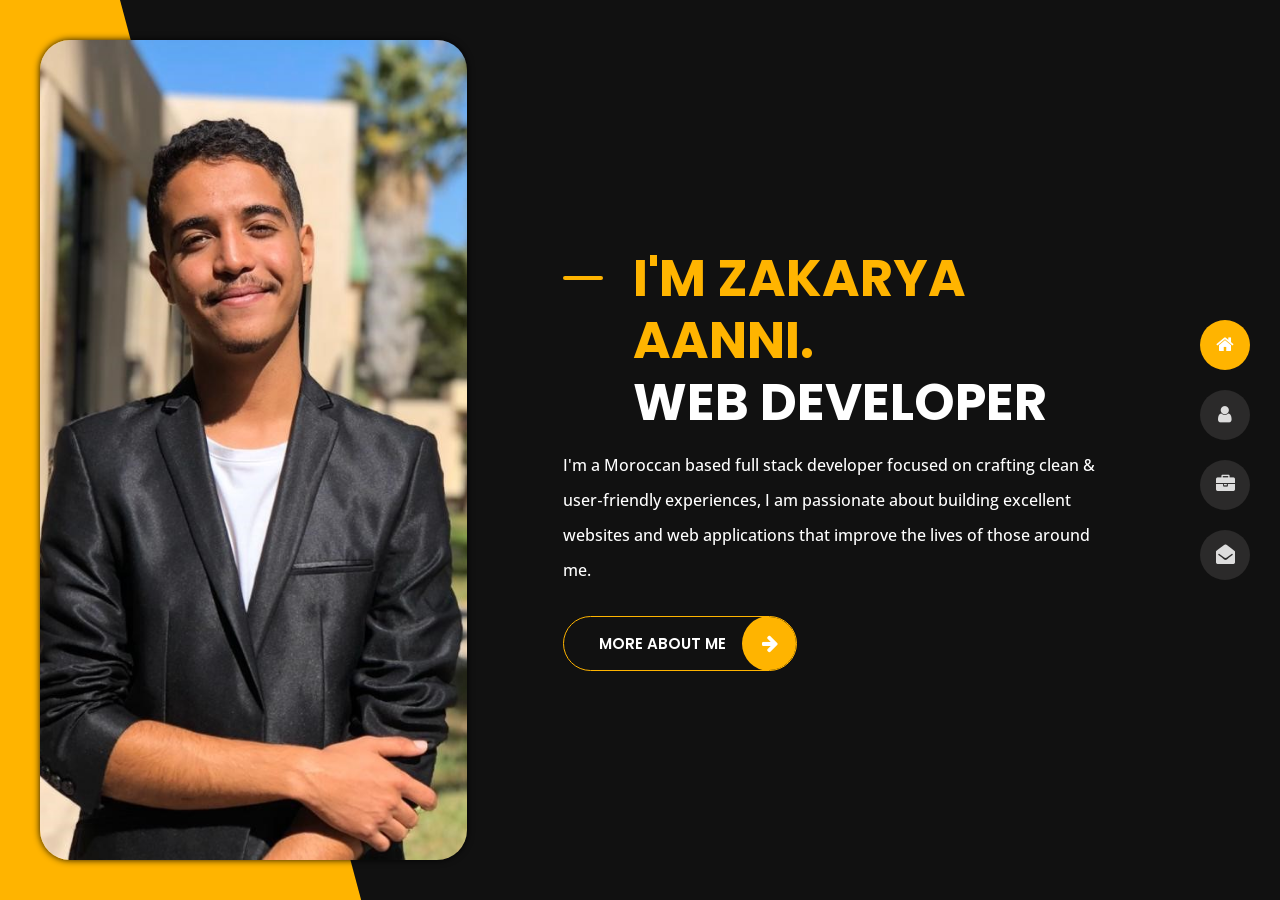
==== commit 510c4e32: "full stack" ====
--- a/index.html
+++ b/index.html
@@ -147,7 +147,7 @@
             <div>
                 <img src="img/IMG-20191017-WA0020.jpg" class="img-fluid main-img-mobile d-none d-sm-block d-lg-none" alt="my picture" />
                 <h1 class="text-uppercase poppins-font">I'm zakarya aanni.<span>web developer</span></h1>
-                <p class="open-sans-font">I'm a Moroccan based back-end & front‑end developer focused on crafting clean & user‑friendly experiences, I am passionate about building excellent websites and web applications that improve the lives of those around me.</p>
+                <p class="open-sans-font">I'm a Moroccan based full stack developer focused on crafting clean & user‑friendly experiences, I am passionate about building excellent websites and web applications that improve the lives of those around me.</p>
                 <a class="button" href="about.html">
                     <span class="button-text">more about me</span>
                     <span class="button-icon fa fa-arrow-right"></span>
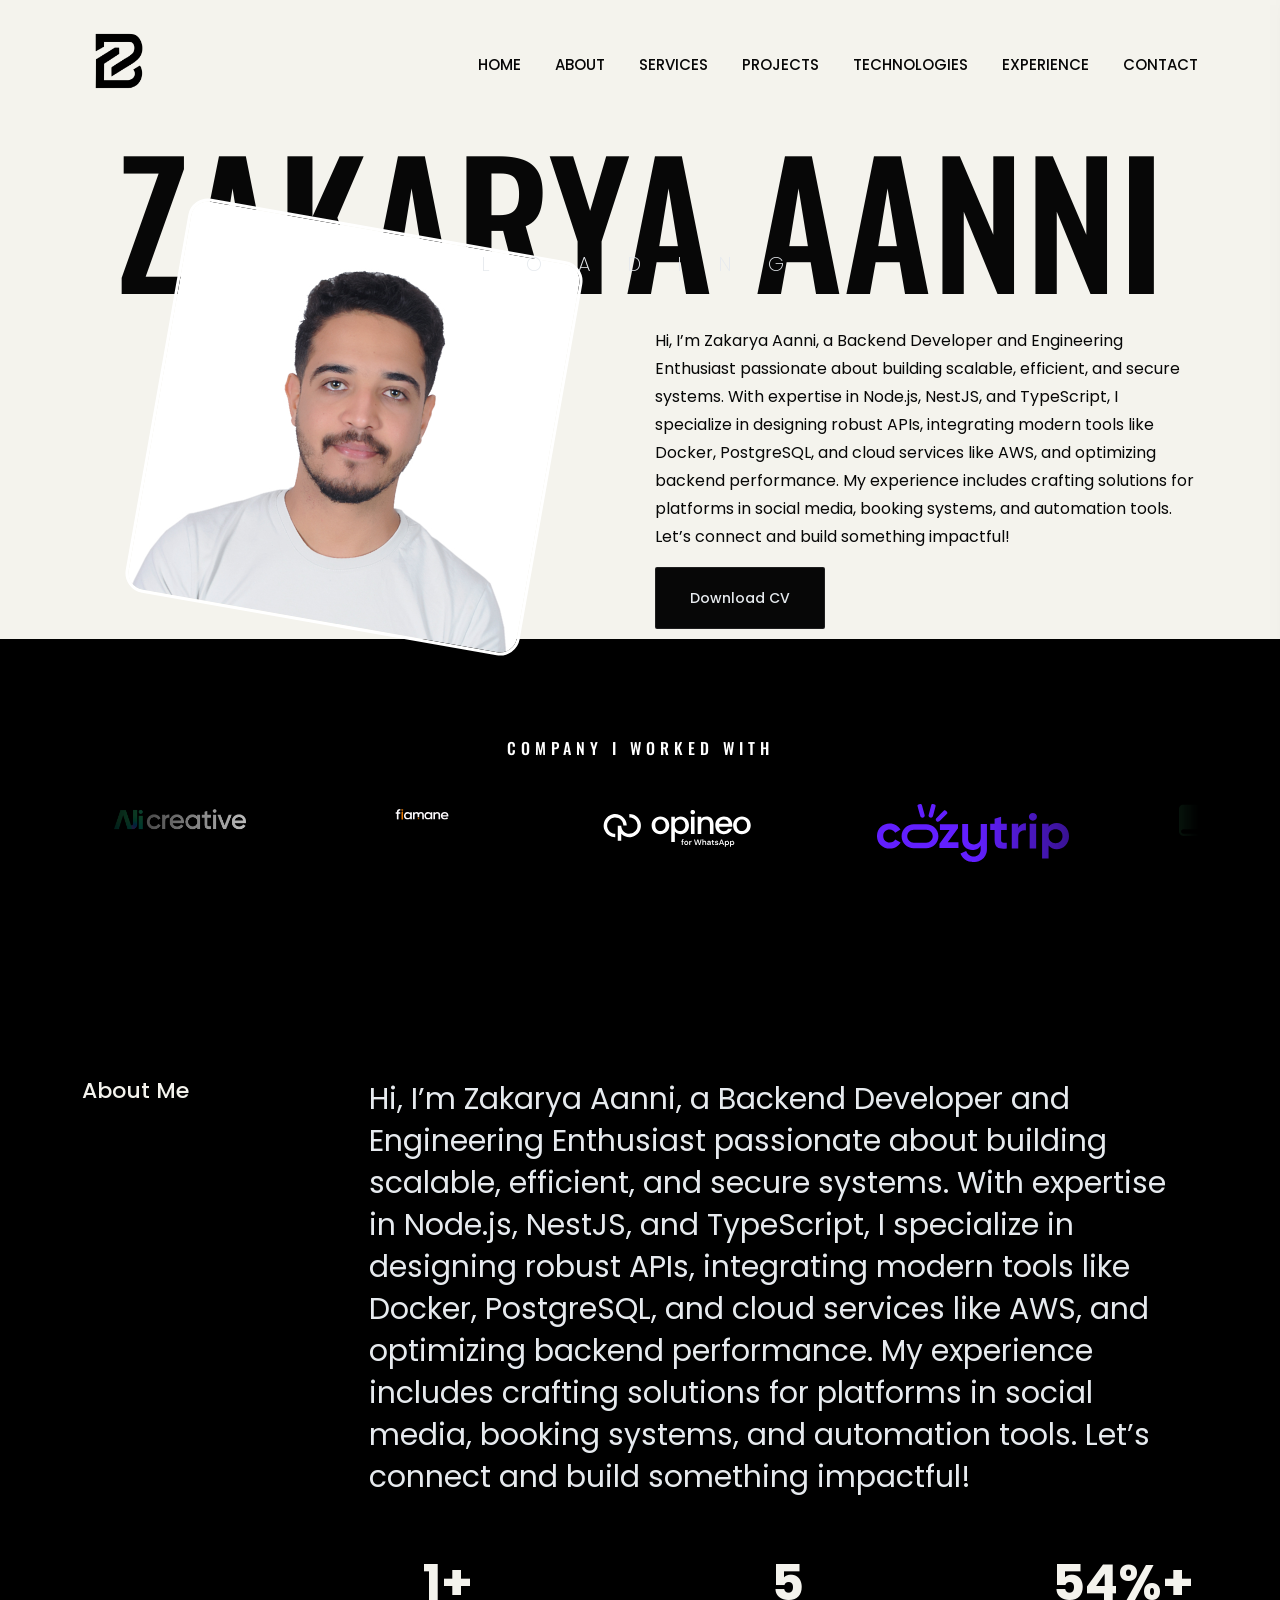
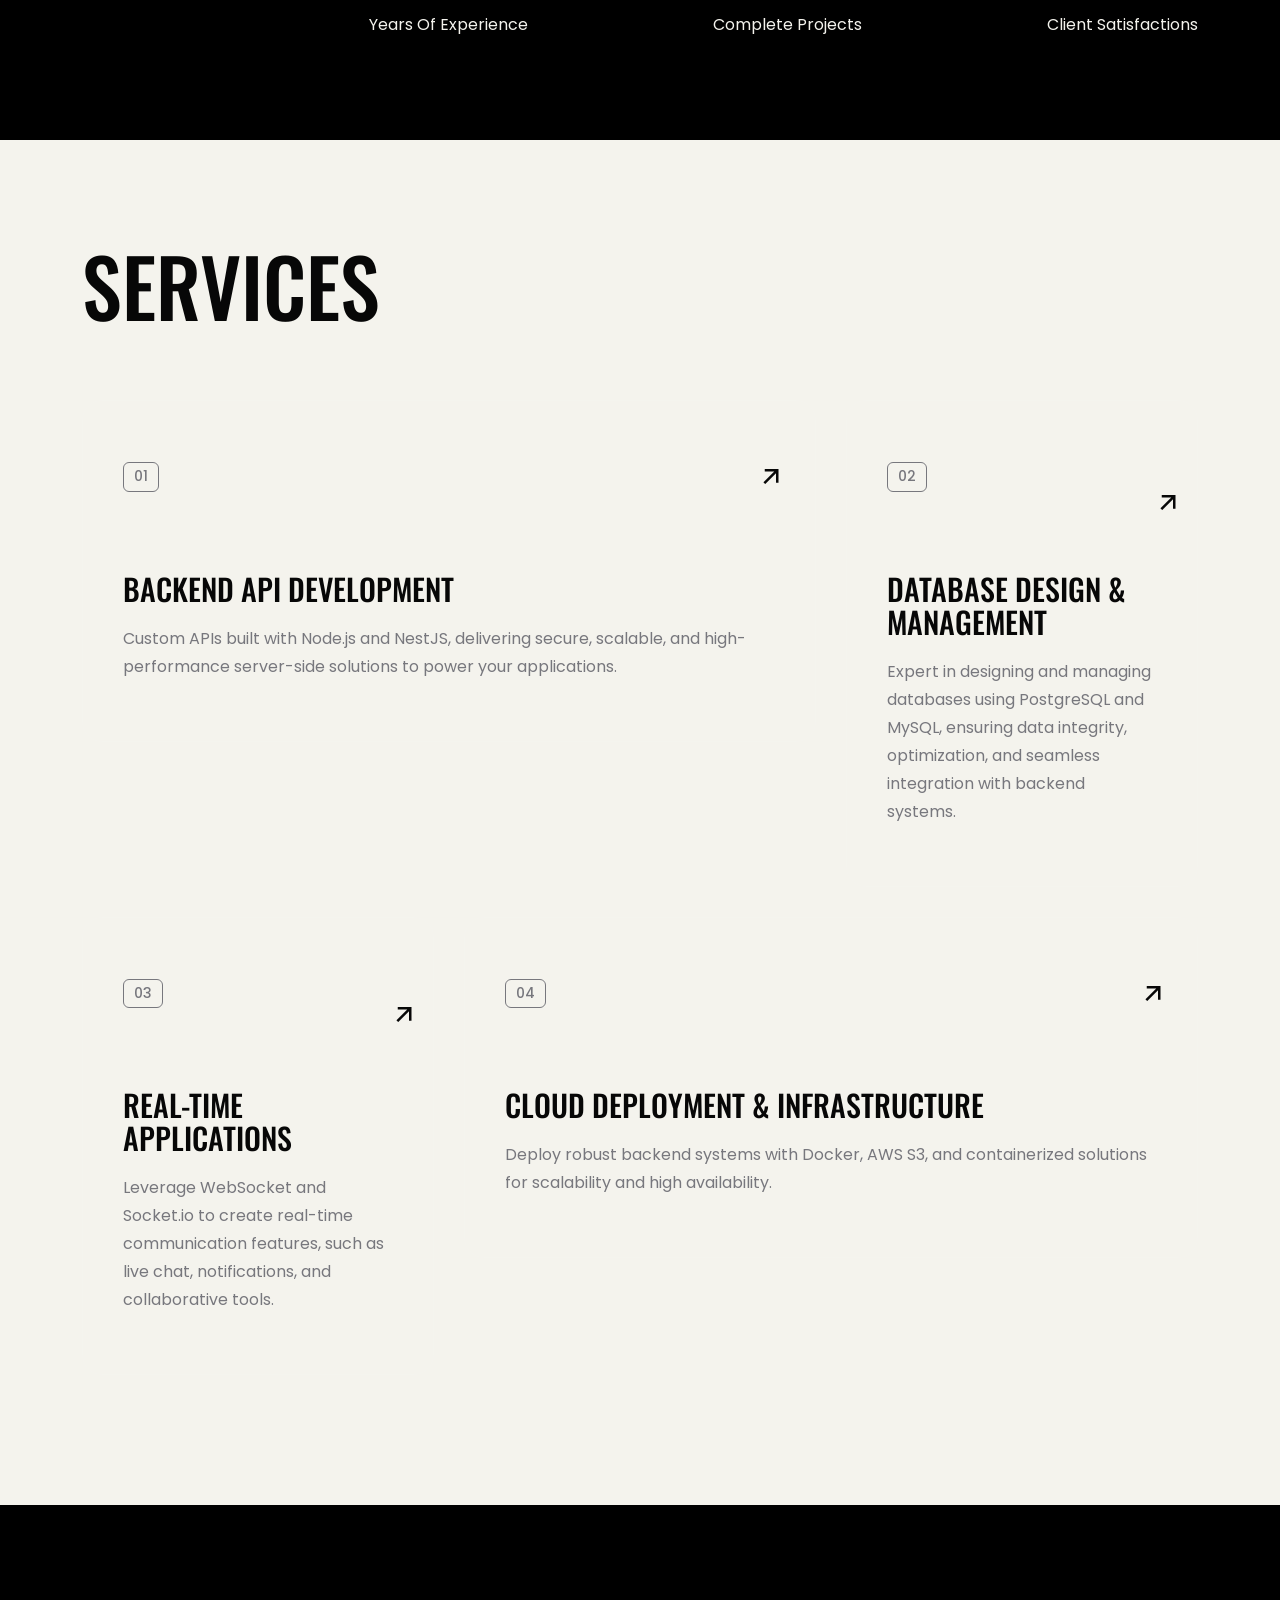
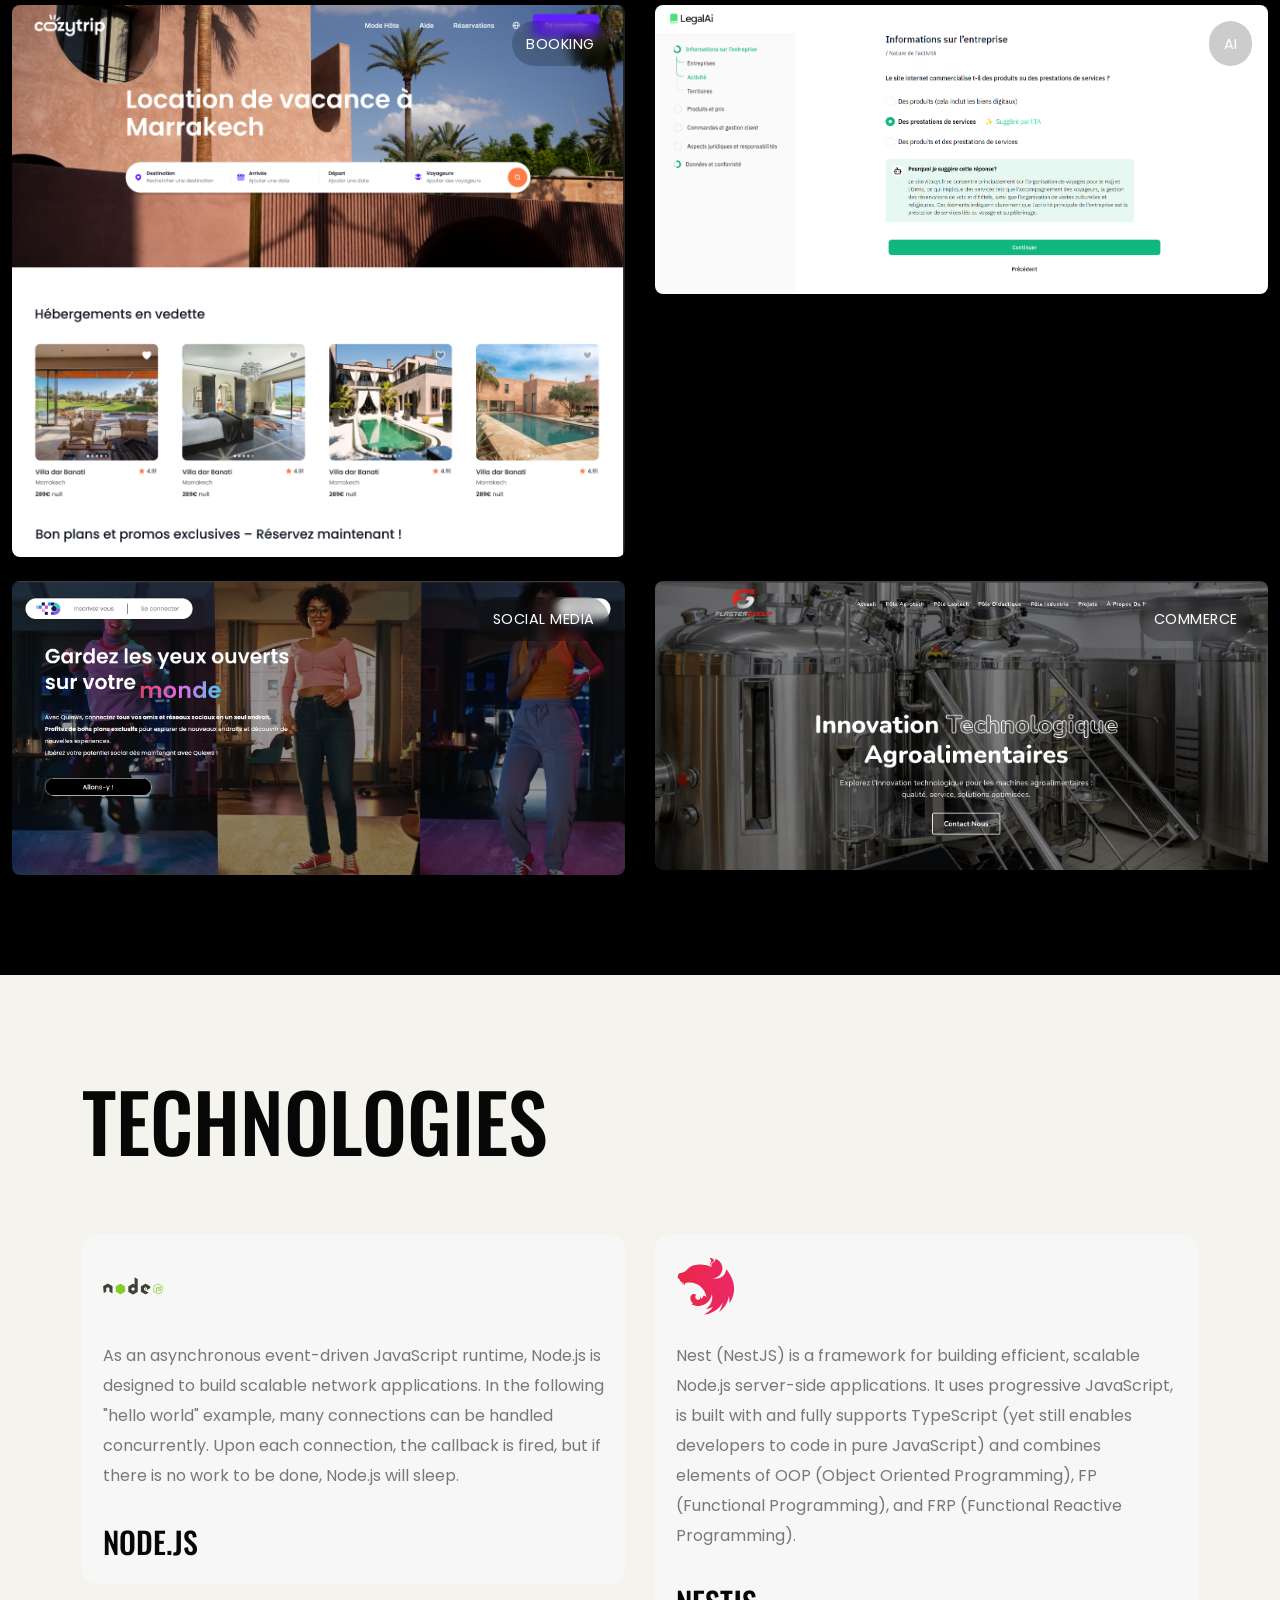
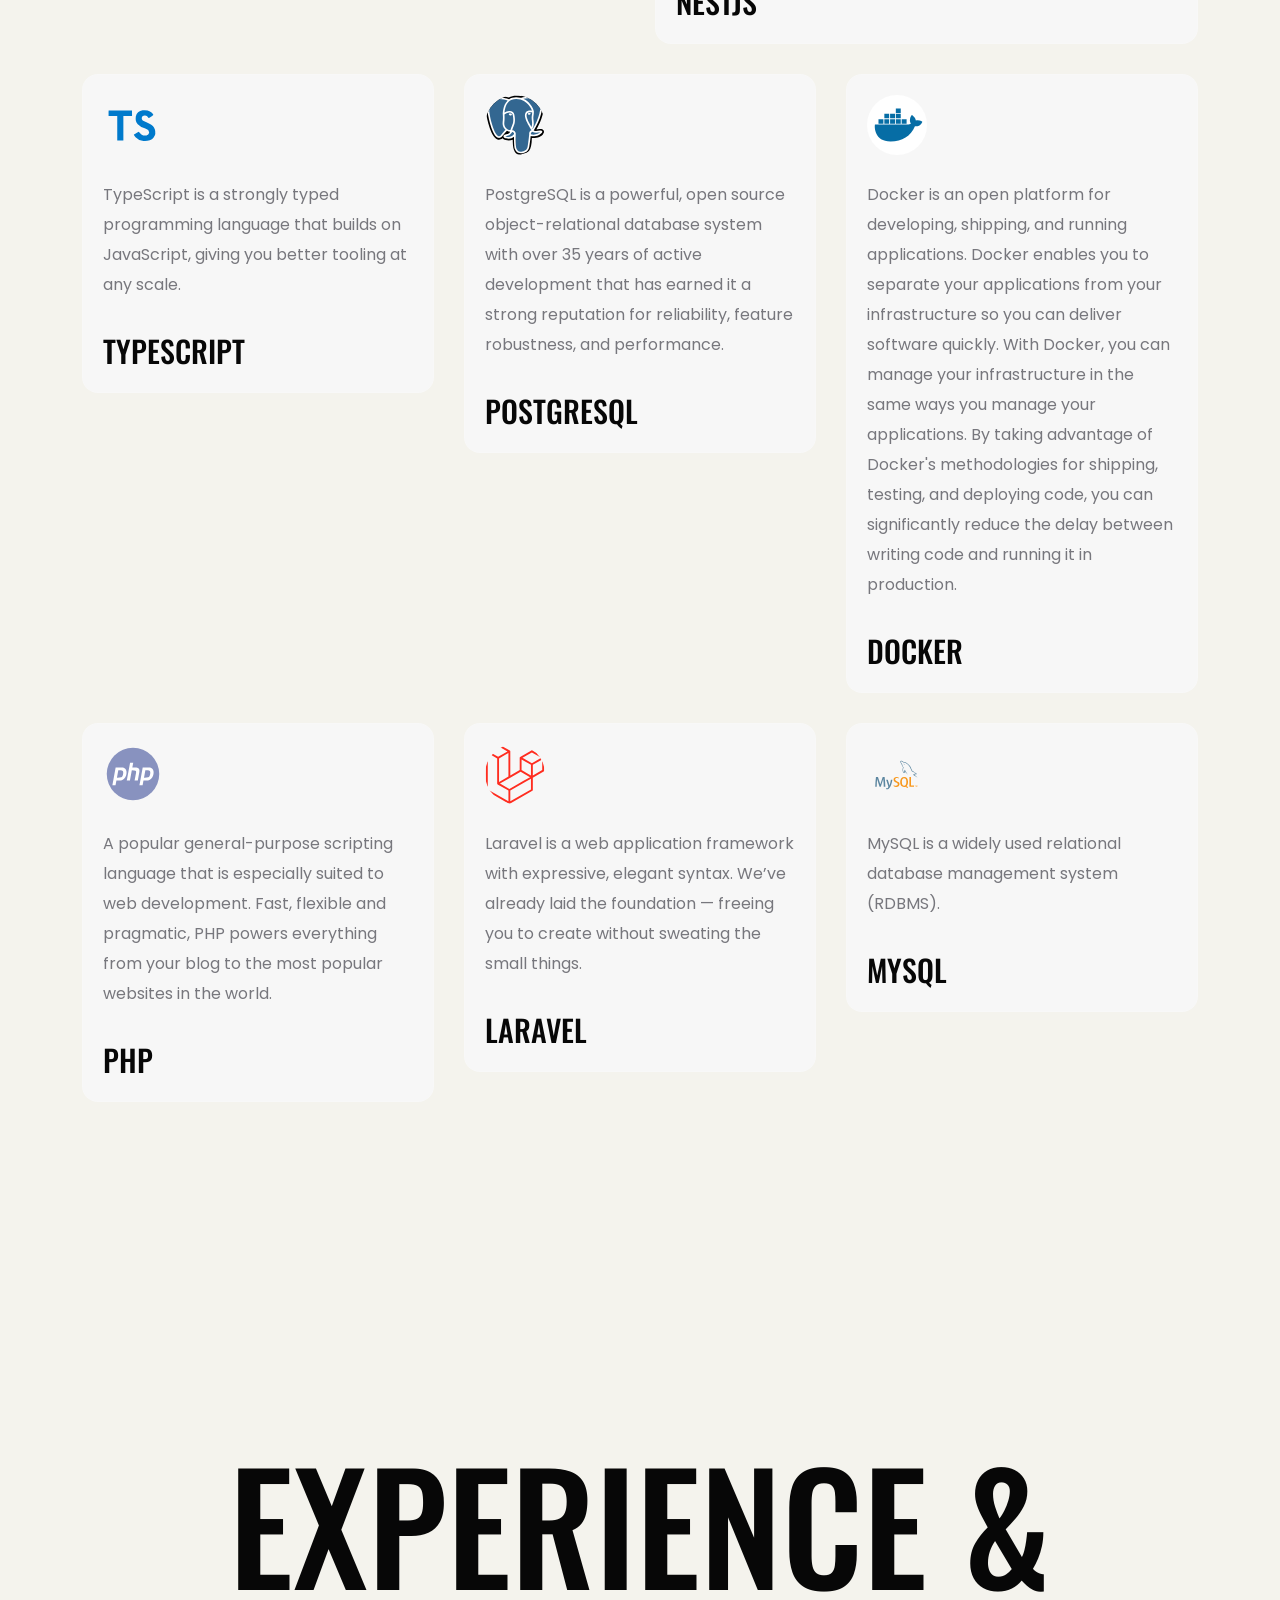
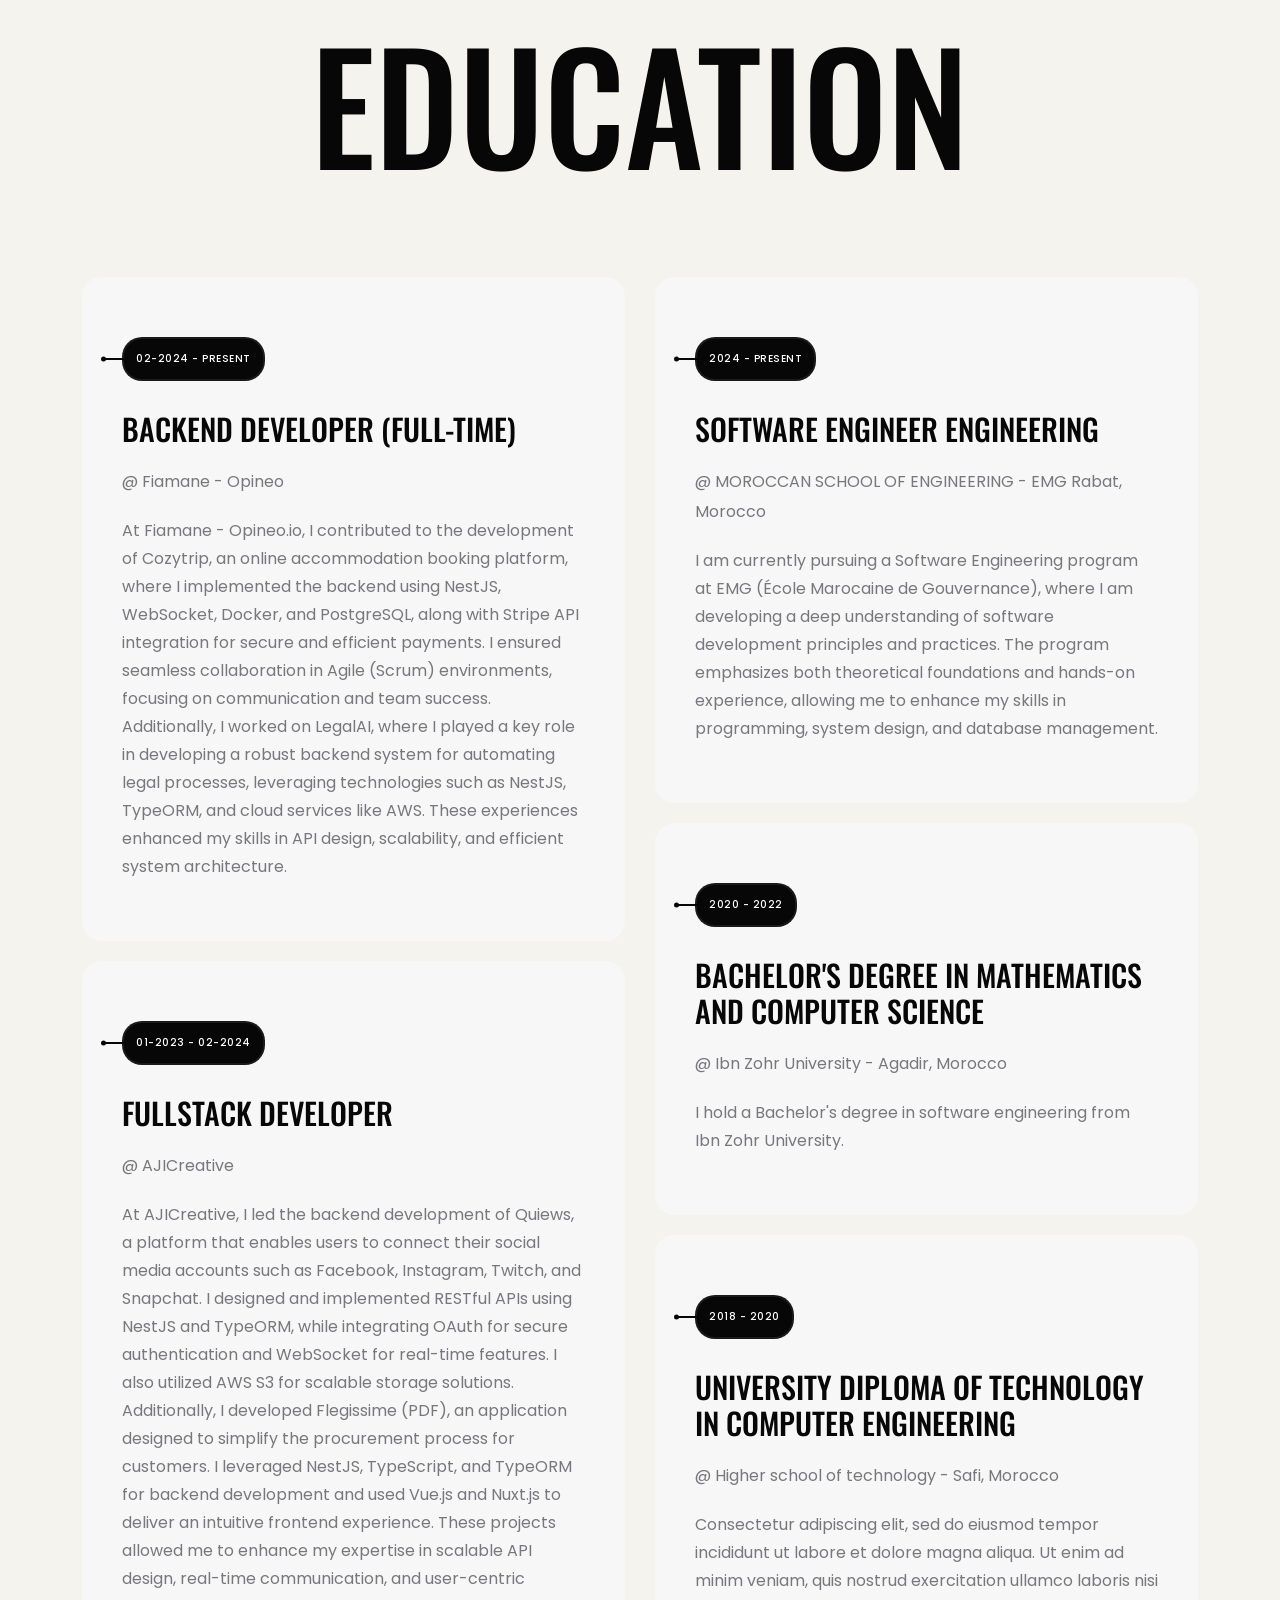
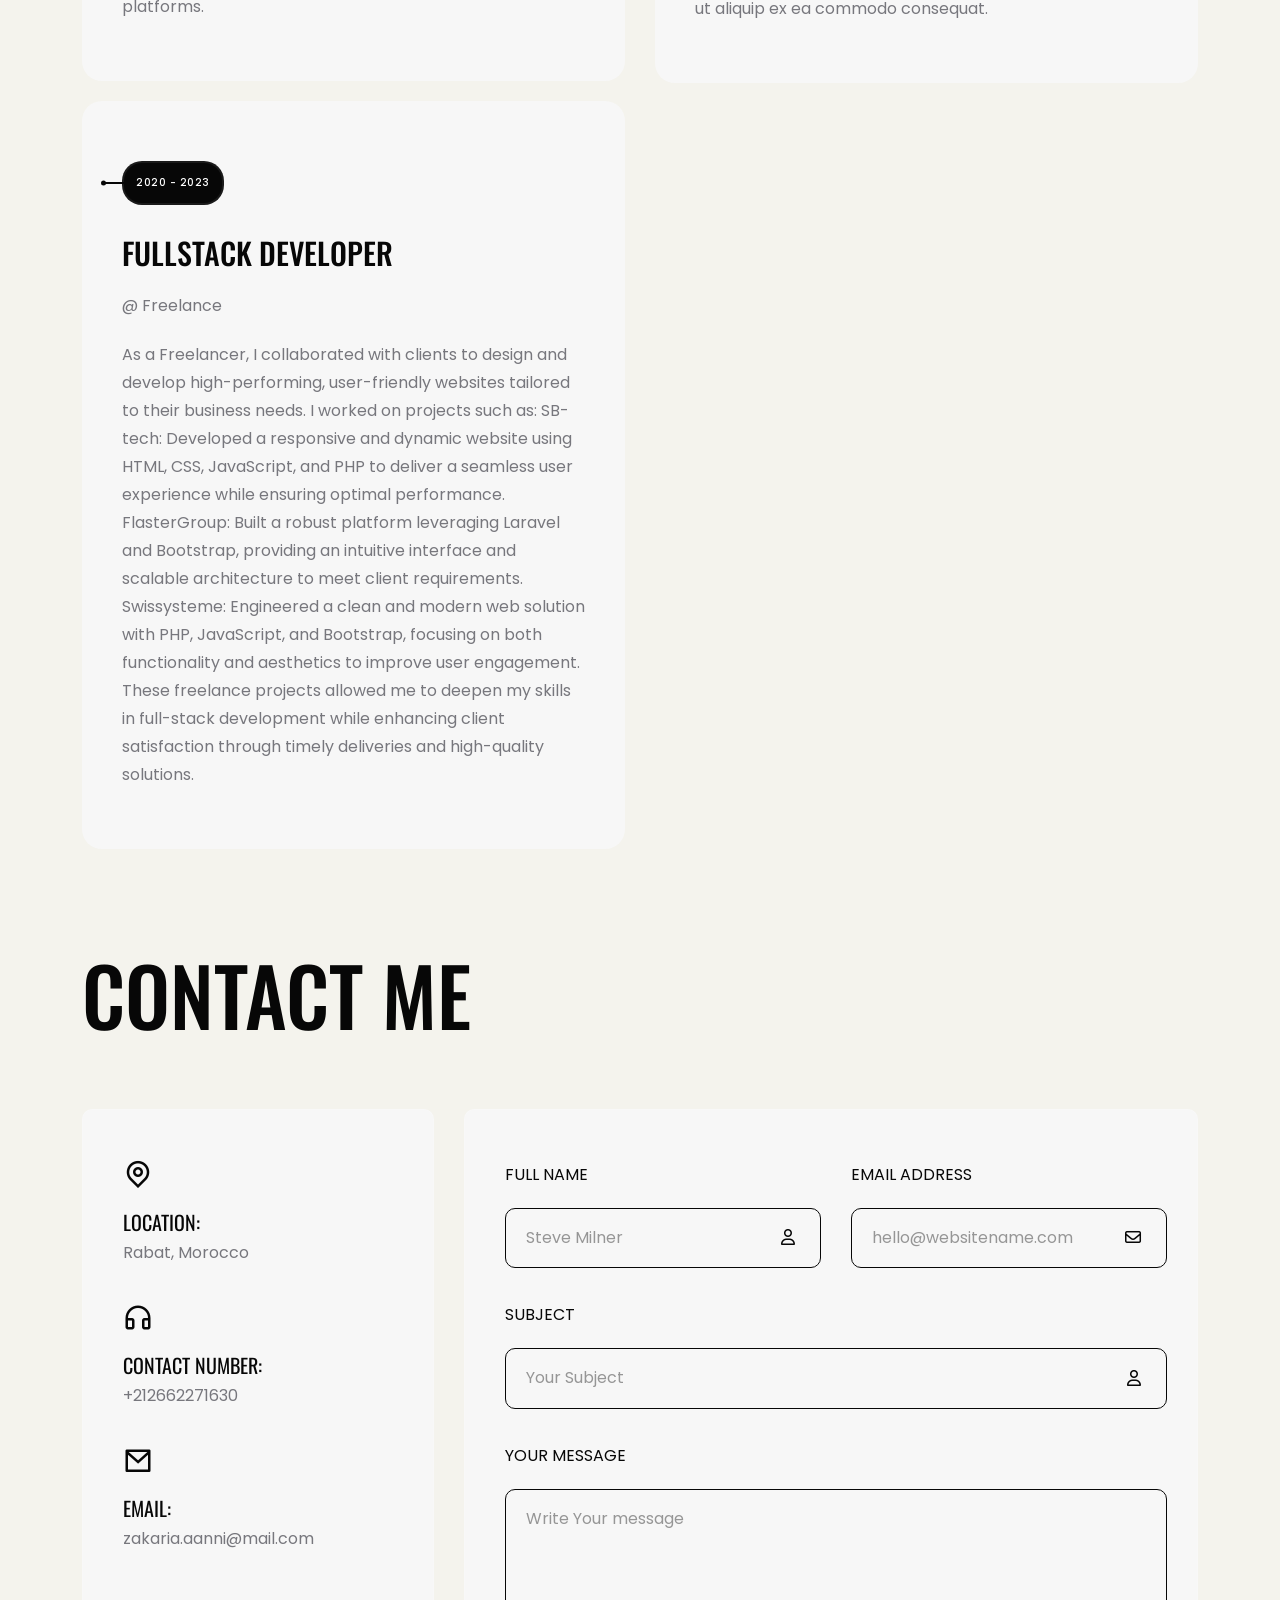
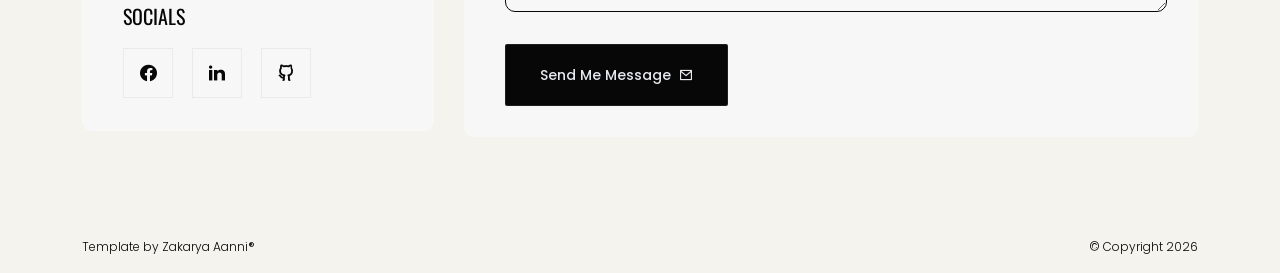
==== commit ee53eab6: "first commit" ====
--- a/index.html
+++ b/index.html
@@ -1,179 +1,997 @@
-﻿<!DOCTYPE html>
-<html lang="en">
-
-
-<!-- Mirrored from slimhamdi.net/tunis/dark/index.html by HTTrack Website Copier/3.x [XR&CO'2014], Tue, 25 May 2021 09:21:32 GMT -->
-<head>
-    <meta charset="utf-8">
-    <title>- Personal Portfolio</title>
-    <meta name="viewport" content="width=device-width, initial-scale=1">
-
-    <!-- Template Google Fonts -->
-    <link href="https://fonts.googleapis.com/css?family=Poppins:400,400i,500,500i,600,600i,700,700i,800,800i,900,900i" rel="stylesheet">
-    <link href="https://fonts.googleapis.com/css?family=Open+Sans:300,400,400i,600,600i,700" rel="stylesheet">
-
-    <!-- Template CSS Files -->
-    <link href="css/bootstrap.min.css" rel="stylesheet">
-    <link href="css/preloader.min.css" rel="stylesheet">
-    <link href="css/circle.css" rel="stylesheet">
-    <link href="css/font-awesome.min.css" rel="stylesheet">
-    <link href="css/fm.revealator.jquery.min.css" rel="stylesheet">
-    <link href="css/style.css" rel="stylesheet">
-
-    <!-- CSS Skin File -->
-    <link href="css/skins/yellow.css" rel="stylesheet">
-
-    <!-- Live Style Switcher - demo only -->
-    <link rel="alternate stylesheet" type="text/css" title="blue" href="css/skins/blue.css" />
-    <link rel="alternate stylesheet" type="text/css" title="green" href="css/skins/green.css" />
-    <link rel="alternate stylesheet" type="text/css" title="yellow" href="css/skins/yellow.css" />
-    <link rel="alternate stylesheet" type="text/css" title="blueviolet" href="css/skins/blueviolet.css" />
-    <link rel="alternate stylesheet" type="text/css" title="goldenrod" href="css/skins/goldenrod.css" />
-    <link rel="alternate stylesheet" type="text/css" title="magenta" href="css/skins/magenta.css" />
-    <link rel="alternate stylesheet" type="text/css" title="orange" href="css/skins/orange.css" />
-    <link rel="alternate stylesheet" type="text/css" title="purple" href="css/skins/purple.css" />
-    <link rel="alternate stylesheet" type="text/css" title="red" href="css/skins/red.css" />
-    <link rel="alternate stylesheet" type="text/css" title="yellowgreen" href="css/skins/yellowgreen.css" />
-    <link rel="stylesheet" type="text/css" href="css/styleswitcher.css" />
-
-    <!-- Modernizr JS File -->
-    <script src="js/modernizr.custom.js"></script>
-</head>
-
-<body class="home">
-<!-- Live Style Switcher Starts - demo only -->
-<div id="switcher" class="">
-    <div class="content-switcher">
-        <h4>STYLE SWITCHER</h4>
-        <ul>
-            <li>
-                <a href="#" onclick="setActiveStyleSheet('purple');" title="purple" class="color"><img src="img/styleswitcher/purple.png" alt="purple"/></a>
-            </li>
-            <li>
-                <a href="#" onclick="setActiveStyleSheet('red');" title="red" class="color"><img src="img/styleswitcher/red.png" alt="red"/></a>
-            </li>
-            <li>
-                <a href="#" onclick="setActiveStyleSheet('blueviolet');" title="blueviolet" class="color"><img src="img/styleswitcher/blueviolet.png" alt="blueviolet"/></a>
-            </li>
-            <li>
-                <a href="#" onclick="setActiveStyleSheet('blue');" title="blue" class="color"><img src="img/styleswitcher/blue.png" alt="blue"/></a>
-            </li>
-            <li>
-                <a href="#" onclick="setActiveStyleSheet('goldenrod');" title="goldenrod" class="color"><img src="img/styleswitcher/goldenrod.png" alt="goldenrod"/></a>
-            </li>
-            <li>
-                <a href="#" onclick="setActiveStyleSheet('magenta');" title="magenta" class="color"><img src="img/styleswitcher/magenta.png" alt="magenta"/></a>
-            </li>
-            <li>
-                <a href="#" onclick="setActiveStyleSheet('yellowgreen');" title="yellowgreen" class="color"><img src="img/styleswitcher/yellowgreen.png" alt="yellowgreen"/></a>
-            </li>
-            <li>
-                <a href="#" onclick="setActiveStyleSheet('orange');" title="orange" class="color"><img src="img/styleswitcher/orange.png" alt="orange"/></a>
-            </li>
-            <li>
-                <a href="#" onclick="setActiveStyleSheet('green');" title="green" class="color"><img src="img/styleswitcher/green.png" alt="green"/></a>
-            </li>
-            <li>
-                <a href="#" onclick="setActiveStyleSheet('yellow');" title="yellow" class="color"><img src="img/styleswitcher/yellow.png" alt="yellow"/></a>
-            </li>
-        </ul>
-        <a href="https://themeforest.net/item/tunis-personal-portfolio/26761598?irgwc=1&amp;clickid=UBs0rDX6YxyJWfewUx0Mo3E1UkiwozXD10XATw0&amp;iradid=275988&amp;irpid=1327395&amp;iradtype=ONLINE_TRACKING_LINK&amp;irmptype=mediapartner&amp;mp_value1=&amp;utm_campaign=af_impact_radius_1327395&amp;utm_medium=affiliate&amp;utm_source=impact_radius" class="waves-effect waves-light font-weight-700 purchase"><i class="fa fa-shopping-cart"></i> Purchase</a>
-        <div id="hideSwitcher">&times;</div>
-    </div>
-</div>
-<div id="showSwitcher" class="styleSecondColor" style="display: none;"><i class="fa fa-cog fa-spin"></i></div>
-<!-- Live Style Switcher Ends - demo only -->
-<!-- Header Starts -->
-<header class="header" id="navbar-collapse-toggle">
-    <!-- Fixed Navigation Starts -->
-    <ul class="icon-menu d-none d-lg-block revealator-slideup revealator-once revealator-delay1">
-        <li class="icon-box active">
-            <i class="fa fa-home"></i>
-            <a href="index.html">
-                <h2>Home</h2>
-            </a>
-        </li>
-        <li class="icon-box">
-            <i class="fa fa-user"></i>
-            <a href="about.html">
-                <h2>About</h2>
-            </a>
-        </li>
-        <li class="icon-box">
-            <i class="fa fa-briefcase"></i>
-            <a href="portfolio.html">
-                <h2>Portfolio</h2>
-            </a>
-        </li>
-        <li class="icon-box">
-            <i class="fa fa-envelope-open"></i>
-            <a href="contact.html">
-                <h2>Contact</h2>
-            </a>
-        </li>
-        <!-- <li class="icon-box">
-            <i class="fa fa-comments"></i>
-            <a href="blog.html">
-                <h2>Blog</h2>
-            </a>
-        </li> -->
-    </ul>
-    <!-- Fixed Navigation Ends -->
-    <!-- Mobile Menu Starts -->
-    <nav role="navigation" class="d-block d-lg-none">
-        <div id="menuToggle">
-            <input type="checkbox" />
-            <span></span>
-            <span></span>
-            <span></span>
-            <ul class="list-unstyled" id="menu">
-                <li class="active"><a href="index.html"><i class="fa fa-home"></i><span>Home</span></a></li>
-                <li><a href="about.html"><i class="fa fa-user"></i><span>About</span></a></li>
-                <li><a href="portfolio.html"><i class="fa fa-folder-open"></i><span>Portfolio</span></a></li>
-                <li><a href="contact.html"><i class="fa fa-envelope-open"></i><span>Contact</span></a></li>
-                <!-- <li><a href="blog.html"><i class="fa fa-comments"></i><span>Blog</span></a></li> -->
-            </ul>
-        </div>
-    </nav>
-    <!-- Mobile Menu Ends -->
-</header>
-<!-- Header Ends -->
-<!-- Main Content Starts -->
-<section class="container-fluid main-container container-home p-0 revealator-slideup revealator-once revealator-delay1">
-    <div class="color-block d-none d-lg-block"></div>
-    <div class="row home-details-container align-items-center">
-        <div class="col-lg-4 bg position-fixed d-none d-lg-block"></div>
-        <div class="col-12 col-lg-8 offset-lg-4 home-details text-left text-sm-center text-lg-left">
-            <div>
-                <img src="img/IMG-20191017-WA0020.jpg" class="img-fluid main-img-mobile d-none d-sm-block d-lg-none" alt="my picture" />
-                <h1 class="text-uppercase poppins-font">I'm zakarya aanni.<span>web developer</span></h1>
-                <p class="open-sans-font">I'm a Moroccan based full stack developer focused on crafting clean & user‑friendly experiences, I am passionate about building excellent websites and web applications that improve the lives of those around me.</p>
-                <a class="button" href="about.html">
-                    <span class="button-text">more about me</span>
-                    <span class="button-icon fa fa-arrow-right"></span>
-                </a>
-            </div>
-        </div>
-    </div>
-</section>
-<!-- Main Content Ends -->
-
-<!-- Template JS Files -->
-<script src="js/jquery-3.5.0.min.js"></script>
-<script src="js/styleswitcher.js"></script>
-<script src="js/preloader.min.js"></script>
-<script src="js/fm.revealator.jquery.min.js"></script>
-<script src="js/imagesloaded.pkgd.min.js"></script>
-<script src="js/masonry.pkgd.min.js"></script>
-<script src="js/classie.js"></script>
-<script src="js/cbpGridGallery.js"></script>
-<script src="js/jquery.hoverdir.js"></script>
-<script src="js/popper.min.js"></script>
-<script src="js/bootstrap.js"></script>
-<script src="js/custom.js"></script>
-
-</body>
-
-
-<!-- Mirrored from slimhamdi.net/tunis/dark/index.html by HTTrack Website Copier/3.x [XR&CO'2014], Tue, 25 May 2021 09:21:49 GMT -->
-</html>
+<!DOCTYPE html>
+<html lang="en">
+  <head>
+    <!-- META -->
+    <meta charset="utf-8" />
+    <meta http-equiv="X-UA-Compatible" content="IE=edge" />
+    <meta name="viewport" content="width=device-width, initial-scale=1" />
+    <meta name="description" content="Nino - Modern Portfolio Template" />
+    <meta
+      name="keywords"
+      content="zakaraya, aanni, backend, node.js, developer, Morocco, maroc , rabat"
+    />
+    <meta name="author" content="Tanvir Hossain" />
+    <!-- PAGE TITLE -->
+    <title>Zakarya Aanni - Portfolio</title>
+    <link rel="icon" type="image/x-icon" href="assets/images/logo.png" />
+    <!-- ALL GOOGLE FONTS -->
+    <link rel="preconnect" href="https://fonts.googleapis.com" />
+    <link rel="preconnect" href="https://fonts.gstatic.com" crossorigin />
+    <link
+      href="https://fonts.googleapis.com/css2?family=Oswald:wght@200..700&family=Poppins:ital,wght@0,100;0,200;0,300;0,400;0,500;0,600;0,700;0,800;0,900;1,100;1,200;1,300;1,400;1,500;1,600;1,700;1,800;1,900&display=swap"
+      rel="stylesheet"
+    />
+    <!-- BOOTSTRAP CSS -->
+    <link rel="stylesheet" href="assets/css/bootstrap.min.css" />
+    <!-- FONT AWESOME CSS -->
+    <link rel="stylesheet" href="assets/css/font-awesome-pro.css" />
+    <!-- FONT AWESOME CSS -->
+    <link rel="stylesheet" href="assets/fonts/remixicon.css" />
+    <!-- MAGNIFIC CSS -->
+    <link rel="stylesheet" href="assets/css/magnific-popup.css" />
+    <!-- NICE SELECT CSS -->
+    <link rel="stylesheet" href="assets/css/nice-select.min.css" />
+    <!-- ANIMATE CSS -->
+    <link rel="stylesheet" href="assets/css/animate.min.css" />
+    <!-- MOBILE MENU CSS -->
+    <link rel="stylesheet" href="assets/css/mobilemenu.css" />
+    <!-- SLICK CSS -->
+    <link rel="stylesheet" href="assets/css/slick.min.css" />
+    <!-- SPACING CSS -->
+    <link rel="stylesheet" href="assets/css/spacing.css" />
+    <!-- MAIN STYLE CSS -->
+    <link rel="stylesheet" href="assets/css/style.css" />
+    <!-- RESPONSIVE CSS -->
+    <link rel="stylesheet" href="assets/css/responsive.css" />
+    <!-- HTML5 shim and Respond.js IE8 support of HTML5 elements and media queries -->
+    <!-- WARNING: Respond.js doesn't work if you view the page via file:// -->
+    <!--[if lt IE 9]>
+      <script src="https://oss.maxcdn.com/html5shiv/3.7.2/html5shiv.min.js"></script>
+      <script src="https://oss.maxcdn.com/respond/1.4.2/respond.min.js"></script>
+    <![endif]-->
+  </head>
+
+  <body>
+    <!-- START PRELOADER AREA-->
+    <div class="preloader">
+      <svg viewbox="0 0 1000 1000" preserveaspectratio="none">
+        <path
+          id="preloaderSvg"
+          d="M0,1005S175,995,500,995s500,5,500,5V0H0Z"
+        ></path>
+      </svg>
+      <div class="preloader-heading">
+        <div class="load-text">
+          <span>L</span>
+          <span>o</span>
+          <span>a</span>
+          <span>d</span>
+          <span>i</span>
+          <span>n</span>
+          <span>g</span>
+        </div>
+      </div>
+    </div>
+    <!-- END PRELOADER AREA -->
+    <!-- START SCROOL UP DESIGN AREA -->
+    <div class="progress-wrap cursor-pointer">
+      <i class="ri-arrow-up-s-line"></i>
+      <svg
+        class="progress-circle svg-content"
+        width="100%"
+        height="100%"
+        viewBox="-1 -1 102 102"
+      >
+        <path d="M50,1 a49,49 0 0,1 0,98 a49,49 0 0,1 0,-98" />
+      </svg>
+    </div>
+    <!-- / END SCROOL UP DESIGN AREA -->
+    <!-- START MAGIC CURSOR AND BALL AREA-->
+    <div id="magic-cursor">
+      <div id="ball"></div>
+    </div>
+    <!-- / END MAGIC CURSOR AND BALL AREA-->
+    <!-- START MENU DESIGN AREA-->
+    <header class="main-header">
+      <div class="header-upper">
+        <div class="container">
+          <div class="header-inner">
+            <div class="row align-items-center">
+              <div class="col-xl-2 col-lg-2 col-md-6 col-6 col-sm-3">
+                <div class="logo-area">
+                  <div class="logo">
+                    <a href="index.html"
+                      ><img src="assets/images/logo.png" alt=""
+                    /></a>
+                  </div>
+                </div>
+              </div>
+              <div class="col-xl-10 col-lg-10 col-md-6 col-6 col-sm-9">
+                <div class="main-menu">
+                  <nav id="mobile-menu">
+                    <ul>
+                      <li><a href="/" class="linkstyle">Home</a></li>
+                      <li><a href="#about" class="linkstyle">about</a></li>
+                      <li>
+                        <a href="#services" class="linkstyle">services</a>
+                      </li>
+                      <li>
+                        <a href="#projects" class="linkstyle">projects</a>
+                      </li>
+                      <li>
+                        <a href="#technologies" class="linkstyle"
+                          >technologies</a
+                        >
+                      </li>
+                      <li>
+                        <a href="#experience" class="linkstyle">Experience</a>
+                      </li>
+                      <li>
+                        <a href="#contact" class="linkstyle">Contact</a>
+                      </li>
+                    </ul>
+                  </nav>
+                </div>
+                <div class="side-menu-icon d-lg-none text-end">
+                  <a
+                    href="javascript:void(0)"
+                    class="info-toggle-btn f-right sidebar-toggle-btn"
+                    ><i class="fal fa-bars"></i
+                  ></a>
+                </div>
+              </div>
+            </div>
+          </div>
+        </div>
+      </div>
+    </header>
+    <!-- // END MENU DESIGN AREA-->
+    <!-- START MOBILE MENU DESIGN AREA-->
+    <div class="sidebar__area">
+      <div class="sidebar__wrapper">
+        <div class="sidebar__close">
+          <button class="sidebar__close-btn" id="sidebar__close-btn">
+            <i class="fal fa-times"></i>
+          </button>
+        </div>
+        <div class="sidebar__content mt-50 mb-20">
+          <div class="mobile-menu fix"></div>
+        </div>
+      </div>
+    </div>
+    <div class="body-overlay"></div>
+    <!-- // END MOBILE MENU DESIGN AREA-->
+    <!-- START HEADER DESIGN AREA -->
+    <section id="home" class="main-hero-area">
+      <div class="container">
+        <div class="row">
+          <div class="col-lg-12">
+            <!-- START HERO DESIGN AREA -->
+            <div class="hero-content wow fadeInUp text-center delay-0-2s">
+              <h2>Zakarya Aanni</h2>
+            </div>
+            <!-- / END HERO DESIGN AREA -->
+          </div>
+        </div>
+        <div class="row">
+          <div class="col-lg-6">
+            <div class="hero-image">
+              <img src="assets/images/about/me.jpg" alt="" />
+            </div>
+            <!-- / END HERO DESIGN AREA -->
+          </div>
+          <div class="col-lg-6">
+            <div class="hero-content wow fadeInUp delay-0-4s">
+              <p>
+                Hi, I’m Zakarya Aanni, a Backend Developer and Engineering
+                Enthusiast passionate about building scalable, efficient, and
+                secure systems. With expertise in Node.js, NestJS, and
+                TypeScript, I specialize in designing robust APIs, integrating
+                modern tools like Docker, PostgreSQL, and cloud services like
+                AWS, and optimizing backend performance. My experience includes
+                crafting solutions for platforms in social media, booking
+                systems, and automation tools. Let’s connect and build something
+                impactful!
+              </p>
+              <a
+                class="theme-btn"
+                href="assets/images/about/ZakaryaAanniEngFull (1).pdf"
+                download
+                >Download CV</a
+              >
+            </div>
+            <!-- / END HERO DESIGN AREA -->
+          </div>
+        </div>
+      </div>
+    </section>
+    <!-- / END HEADER DESIGN AREA -->
+    <!-- START COMPANY DESIGN AREA -->
+    <div class="company-design-area">
+      <div class="container">
+        <div class="row">
+          <div class="col-lg-12">
+            <h2>Company I Worked With</h2>
+            <div class="company-list">
+              <div class="scroller" data-direction="left" data-speed="slow">
+                <div class="scroller__inner">
+                  <a href="https://ajicreative.com/" target="_blank"
+                    ><img
+                      src="assets/images/client-logos/logo_blanc-1.svg"
+                      alt="Company"
+                  /></a>
+                  <a href="https://fiamane.com/" target="_blank"
+                    ><img
+                      src="assets/images/client-logos/logo.svg"
+                      alt="Company"
+                  /></a>
+                  <a href="https://opineo.io/" target="_blank"
+                    ><img
+                      src="assets/images/client-logos/Logo_white.svg"
+                      alt="Company"
+                  /></a>
+                  <a href="https://cozytrip.com" target="_blank"
+                    ><img
+                      src="assets/images/client-logos/cozytripLogo.svg"
+                      alt="Company"
+                  /></a>
+                  <a href="https://cgvenligne.com/" target="_blank"
+                    ><img
+                      src="assets/images/client-logos/Logo-C2F6Re6r.svg"
+                      alt=""
+                  /></a>
+                </div>
+              </div>
+            </div>
+          </div>
+        </div>
+      </div>
+    </div>
+    <!-- // END COMPANY DESIGN AREA -->
+    <!-- START ABOUT DESIGN AREA -->
+    <section id="about" class="about-area">
+      <div class="container">
+        <div class="row">
+          <!-- START ABOUT TEXT DESIGN AREA -->
+          <div class="col-lg-3 col-sm-3">
+            <h2 class="about-pre-title">About Me</h2>
+          </div>
+          <div class="col-lg-9 col-sm-9">
+            <div class="about-content-part wow fadeInUp delay-0-2s">
+              <p>
+                Hi, I’m Zakarya Aanni, a Backend Developer and Engineering
+                Enthusiast passionate about building scalable, efficient, and
+                secure systems. With expertise in Node.js, NestJS, and
+                TypeScript, I specialize in designing robust APIs, integrating
+                modern tools like Docker, PostgreSQL, and cloud services like
+                AWS, and optimizing backend performance. My experience includes
+                crafting solutions for platforms in social media, booking
+                systems, and automation tools. Let’s connect and build something
+                impactful!
+              </p>
+            </div>
+            <!-- START COUNTER DESIGN AREA -->
+            <div
+              class="hero-counter-area d-flex justify-content-between wow fadeInUp delay-0-4s"
+            >
+              <div class="counter-item counter-text-wrap">
+                <span class="count-text plus" data-speed="3000" data-stop="3"
+                  >0</span
+                >
+                <span class="counter-title">Years Of Experience</span>
+              </div>
+              <div class="counter-item counter-text-wrap">
+                <span class="count-text" data-speed="3000" data-stop="9"
+                  >0</span
+                >
+                <span class="counter-title">Complete Projects</span>
+              </div>
+              <div class="counter-item counter-text-wrap">
+                <span
+                  class="count-text percent"
+                  data-speed="3000"
+                  data-stop="90"
+                  >0</span
+                >
+                <span class="counter-title">Client Satisfactions</span>
+              </div>
+            </div>
+            <!-- / END COUNTER DESIGN AREA -->
+          </div>
+          <!-- / END ABOUT TEXT DESIGN AREA -->
+        </div>
+      </div>
+    </section>
+    <!-- / END ABOUT DESIGN AREA -->
+    <!-- START SERVICE DESIGN AREA -->
+    <section id="services" class="services-area">
+      <div class="container">
+        <div class="row">
+          <div class="col-xl-12 col-lg-12">
+            <div
+              class="section-title section-black-title wow fadeInUp delay-0-2s"
+            >
+              <h2>Services</h2>
+            </div>
+          </div>
+        </div>
+        <div class="row">
+          <!-- START SINGLE SERVICE DESIGN AREA -->
+          <div class="col-lg-8 col-md-7">
+            <div class="service-item wow fadeInUp delay-0-2s">
+              <i class="ri-arrow-right-up-line"></i>
+              <h5>01</h5>
+              <h4>Backend API Development</h4>
+              <p>
+                Custom APIs built with Node.js and NestJS, delivering secure,
+                scalable, and high-performance server-side solutions to power
+                your applications.
+              </p>
+            </div>
+          </div>
+          <!-- / END SINGLE SERVICE DESIGN AREA -->
+          <!-- START SINGLE SERVICE DESIGN AREA -->
+          <div class="col-lg-4 col-md-5">
+            <div class="service-item wow fadeInUp delay-0-4s">
+              <i class="ri-arrow-right-up-line"></i>
+              <h5>02</h5>
+              <h4>Database Design & Management</h4>
+              <p>
+                Expert in designing and managing databases using PostgreSQL and
+                MySQL, ensuring data integrity, optimization, and seamless
+                integration with backend systems.
+              </p>
+            </div>
+          </div>
+          <!-- / END SINGLE SERVICE DESIGN AREA -->
+          <!-- START SINGLE SERVICE DESIGN AREA -->
+          <div class="col-lg-4 col-md-5">
+            <div class="service-item wow fadeInUp delay-0-6s">
+              <i class="ri-arrow-right-up-line"></i>
+              <h5>03</h5>
+              <h4>Real-Time Applications</h4>
+              <p>
+                Leverage WebSocket and Socket.io to create real-time
+                communication features, such as live chat, notifications, and
+                collaborative tools.
+              </p>
+            </div>
+          </div>
+          <!-- / END SINGLE SERVICE DESIGN AREA -->
+          <!-- START SINGLE SERVICE DESIGN AREA -->
+          <div class="col-lg-8 col-md-7">
+            <div class="service-item wow fadeInUp delay-0-8s">
+              <i class="ri-arrow-right-up-line"></i>
+              <h5>04</h5>
+              <h4>Cloud Deployment & Infrastructure</h4>
+              <p>
+                Deploy robust backend systems with Docker, AWS S3, and
+                containerized solutions for scalability and high availability.
+              </p>
+            </div>
+          </div>
+          <!-- / END SINGLE SERVICE DESIGN AREA -->
+        </div>
+      </div>
+    </section>
+    <!-- / END SERVICE DESIGN AREA -->
+    <!-- START PORTFOLIO DESIGN AREA -->
+    <div class="projects-area" id="projects">
+      <div class="container-fluid">
+        <div class="row g-4 portfolio-grid">
+          <!-- START SINGLE PORTFOLIO DESIGN AREA -->
+          <div class="col-md-6 col-xl-6 portfolio-item category-1">
+            <a href="https://cozytrip.com" target="_blank" class="work-popup">
+              <div class="portfolio-box">
+                <!-- Image -->
+                <img
+                  src="assets/images/projects/cozy.png"
+                  alt=""
+                  data-rjs="2"
+                />
+                <!-- Category -->
+                <span class="portfolio-category">Booking</span>
+              </div>
+            </a>
+          </div>
+          <!-- // END SINGLE PORTFOLIO DESIGN AREA -->
+          <!-- START SINGLE PORTFOLIO DESIGN AREA -->
+          <div class="col-md-6 col-xl-6 portfolio-item category-2">
+            <a href="https://cgvenligne.com/" target="_blank">
+              <div class="portfolio-box">
+                <!-- Image -->
+                <img
+                  src="assets/images/projects/legal.png"
+                  alt=""
+                  data-rjs="2"
+                />
+                <!-- Category -->
+                <span class="portfolio-category">AI</span>
+              </div>
+            </a>
+          </div>
+          <!-- // END SINGLE PORTFOLIO DESIGN AREA -->
+          <!-- START SINGLE PORTFOLIO DESIGN AREA -->
+          <div class="col-md-6 col-xl-6 portfolio-item category-2">
+            <a href="https://quiews.com/" target="_blank">
+              <div class="portfolio-box">
+                <!-- Image -->
+                <img
+                  src="assets/images/projects/quiews.png"
+                  alt=""
+                  data-rjs="2"
+                />
+                <!-- Category -->
+                <span class="portfolio-category">Social Media</span>
+              </div>
+            </a>
+          </div>
+          <!-- // END SINGLE PORTFOLIO DESIGN AREA -->
+          <!-- START SINGLE PORTFOLIO DESIGN AREA -->
+          <div class="col-md-6 col-xl-6 portfolio-item category-1">
+            <a
+              href="https://flaster.ma/index.html"
+              target="_blank"
+              class="work-popup"
+            >
+              <div class="portfolio-box">
+                <!-- Image -->
+                <img
+                  src="assets/images/projects/flaster.png"
+                  alt=""
+                  data-rjs="2"
+                />
+                <!-- Category -->
+                <span class="portfolio-category">Commerce</span>
+              </div>
+            </a>
+          </div>
+          <!-- // END SINGLE PORTFOLIO DESIGN AREA -->
+        </div>
+      </div>
+    </div>
+    <!-- // END PORTFOLIO DESIGN AREA -->
+    <!-- START TESTIMONIALS DESIGN AREA -->
+    <section class="testimonials-area" id="technologies">
+      <div class="container">
+        <div class="row">
+          <div class="col-xl-12 col-lg-12">
+            <div
+              class="section-title section-black-title wow fadeInUp delay-0-2s"
+            >
+              <h2>TECHNOLOGIES</h2>
+            </div>
+          </div>
+        </div>
+        <div class="row">
+          <div class="col-lg-6 col-md-6">
+            <!-- START SINGLE TESTIMONIALS DESIGN AREA -->
+            <div class="testimonial-item wow fadeInUp delay-0-2s">
+              <div class="author">
+                <img src="assets/images/testimonials/node.svg" alt="Author" />
+              </div>
+              <div class="text">
+                As an asynchronous event-driven JavaScript runtime, Node.js is
+                designed to build scalable network applications. In the
+                following "hello world" example, many connections can be handled
+                concurrently. Upon each connection, the callback is fired, but
+                if there is no work to be done, Node.js will sleep.
+              </div>
+              <div class="testi-des">
+                <h5>Node.JS</h5>
+              </div>
+            </div>
+            <!-- / END SINGLE TESTIMONIALS DESIGN AREA -->
+          </div>
+          <div class="col-lg-6 col-md-6">
+            <!-- START SINGLE TESTIMONIALS DESIGN AREA -->
+            <div class="testimonial-item wow fadeInUp delay-0-4s">
+              <div class="author">
+                <img src="assets/images/testimonials/nest.svg" alt="Author" />
+              </div>
+              <div class="text">
+                Nest (NestJS) is a framework for building efficient, scalable
+                Node.js server-side applications. It uses progressive
+                JavaScript, is built with and fully supports TypeScript (yet
+                still enables developers to code in pure JavaScript) and
+                combines elements of OOP (Object Oriented Programming), FP
+                (Functional Programming), and FRP (Functional Reactive
+                Programming).
+              </div>
+              <div class="testi-des">
+                <h5>NestJS</h5>
+              </div>
+            </div>
+            <!-- / END SINGLE TESTIMONIALS DESIGN AREA -->
+          </div>
+          <div class="col-lg-4 col-md-6">
+            <!-- START SINGLE TESTIMONIALS DESIGN AREA -->
+            <div class="testimonial-item wow fadeInUp delay-0-6s">
+              <div class="author">
+                <img
+                  src="assets/images/testimonials/typescript-svgrepo-com.svg"
+                  alt="Author"
+                />
+              </div>
+              <div class="text">
+                TypeScript is a strongly typed programming language that builds
+                on JavaScript, giving you better tooling at any scale.
+              </div>
+              <div class="testi-des">
+                <h5>TypeScript</h5>
+              </div>
+            </div>
+            <!-- / END SINGLE TESTIMONIALS DESIGN AREA -->
+          </div>
+          <div class="col-lg-4 col-md-6">
+            <!-- START SINGLE TESTIMONIALS DESIGN AREA -->
+            <div class="testimonial-item wow fadeInUp delay-0-8s">
+              <div class="author">
+                <img
+                  src="assets/images/testimonials/postgresql-logo.svg"
+                  alt="Author"
+                />
+              </div>
+              <div class="text">
+                PostgreSQL is a powerful, open source object-relational database
+                system with over 35 years of active development that has earned
+                it a strong reputation for reliability, feature robustness, and
+                performance.
+              </div>
+              <div class="testi-des">
+                <h5>PostgreSQL</h5>
+              </div>
+            </div>
+            <!-- / END SINGLE TESTIMONIALS DESIGN AREA -->
+          </div>
+          <div class="col-lg-4 col-md-6">
+            <!-- START SINGLE TESTIMONIALS DESIGN AREA -->
+            <div class="testimonial-item wow fadeInUp delay-0-9s">
+              <div class="author">
+                <img src="assets/images/testimonials/docker.svg" alt="Author" />
+              </div>
+              <div class="text">
+                Docker is an open platform for developing, shipping, and running
+                applications. Docker enables you to separate your applications
+                from your infrastructure so you can deliver software quickly.
+                With Docker, you can manage your infrastructure in the same ways
+                you manage your applications. By taking advantage of Docker's
+                methodologies for shipping, testing, and deploying code, you can
+                significantly reduce the delay between writing code and running
+                it in production.
+              </div>
+              <div class="testi-des">
+                <h5>Docker</h5>
+              </div>
+            </div>
+            <!-- / END SINGLE TESTIMONIALS DESIGN AREA -->
+          </div>
+          <div class="col-lg-4 col-md-6">
+            <!-- START SINGLE TESTIMONIALS DESIGN AREA -->
+            <div class="testimonial-item wow fadeInUp delay-0-9s">
+              <div class="author">
+                <img
+                  src="assets/images/testimonials/php-logo-white.svg"
+                  alt="Author"
+                />
+              </div>
+              <div class="text">
+                A popular general-purpose scripting language that is especially
+                suited to web development. Fast, flexible and pragmatic, PHP
+                powers everything from your blog to the most popular websites in
+                the world.
+              </div>
+              <div class="testi-des">
+                <h5>PHP</h5>
+              </div>
+            </div>
+            <!-- / END SINGLE TESTIMONIALS DESIGN AREA -->
+          </div>
+          <div class="col-lg-4 col-md-6">
+            <!-- START SINGLE TESTIMONIALS DESIGN AREA -->
+            <div class="testimonial-item wow fadeInUp delay-0-9s">
+              <div class="author">
+                <img
+                  src="assets/images/testimonials/laravel.svg"
+                  alt="Author"
+                />
+              </div>
+              <div class="text">
+                Laravel is a web application framework with expressive, elegant
+                syntax. We’ve already laid the foundation — freeing you to
+                create without sweating the small things.
+              </div>
+              <div class="testi-des">
+                <h5>Laravel</h5>
+              </div>
+            </div>
+            <!-- / END SINGLE TESTIMONIALS DESIGN AREA -->
+          </div>
+          <div class="col-lg-4 col-md-6">
+            <!-- START SINGLE TESTIMONIALS DESIGN AREA -->
+            <div class="testimonial-item wow fadeInUp delay-0-9s">
+              <div class="author">
+                <img
+                  src="assets/images/testimonials/mysql-logo.svg"
+                  alt="Author"
+                />
+              </div>
+              <div class="text">
+                MySQL is a widely used relational database management system
+                (RDBMS).
+              </div>
+              <div class="testi-des">
+                <h5>MySQL</h5>
+              </div>
+            </div>
+            <!-- / END SINGLE TESTIMONIALS DESIGN AREA -->
+          </div>
+        </div>
+      </div>
+    </section>
+    <!-- / END TESTIMONIALS DESIGN AREA -->
+
+    <!-- START SINGLE PAGE DESIGN AREA -->
+    <section class="single-page-hero-area" id="experience">
+      <div class="container">
+        <div class="row align-items-center">
+          <div class="col-lg-12">
+            <h2>Experience & Education</h2>
+          </div>
+        </div>
+      </div>
+    </section>
+    <!-- // END SINGLE PAGE DESIGN AREA -->
+    <!-- START RESUME EXPERIENCE DESIGN AREA -->
+    <div class="resume-area no-padding" id="resume">
+      <div class="container">
+        <div class="row">
+          <div class="col-xl-6 col-md-6">
+            <div class="resume-wrapper wow fadeInUp delay-0-2s">
+              <!-- START SINGLE EXPERIENCE DESIGN AREA -->
+              <div class="resume-box">
+                <span class="resume-date">02-2024 - Present</span>
+                <h2>Backend Developer (Full-Time)</h2>
+                <span>@ Fiamane - Opineo</span>
+                <p>
+                  At Fiamane - Opineo.io, I contributed to the development of
+                  Cozytrip, an online accommodation booking platform, where I
+                  implemented the backend using NestJS, WebSocket, Docker, and
+                  PostgreSQL, along with Stripe API integration for secure and
+                  efficient payments. I ensured seamless collaboration in Agile
+                  (Scrum) environments, focusing on communication and team
+                  success. Additionally, I worked on LegalAI, where I played a
+                  key role in developing a robust backend system for automating
+                  legal processes, leveraging technologies such as NestJS,
+                  TypeORM, and cloud services like AWS. These experiences
+                  enhanced my skills in API design, scalability, and efficient
+                  system architecture.
+                </p>
+              </div>
+              <!-- / END SINGLE EXPERIENCE DESIGN AREA -->
+              <!-- START SINGLE EXPERIENCE DESIGN AREA -->
+              <div class="resume-box">
+                <span class="resume-date">01-2023 - 02-2024</span>
+                <h2>FullStack Developer</h2>
+                <span>@ AJICreative</span>
+                <p>
+                  At AJICreative, I led the backend development of Quiews, a
+                  platform that enables users to connect their social media
+                  accounts such as Facebook, Instagram, Twitch, and Snapchat. I
+                  designed and implemented RESTful APIs using NestJS and
+                  TypeORM, while integrating OAuth for secure authentication and
+                  WebSocket for real-time features. I also utilized AWS S3 for
+                  scalable storage solutions. Additionally, I developed
+                  Flegissime (PDF), an application designed to simplify the
+                  procurement process for customers. I leveraged NestJS,
+                  TypeScript, and TypeORM for backend development and used
+                  Vue.js and Nuxt.js to deliver an intuitive frontend
+                  experience. These projects allowed me to enhance my expertise
+                  in scalable API design, real-time communication, and
+                  user-centric platforms.
+                </p>
+              </div>
+              <!-- / END SINGLE EXPERIENCE DESIGN AREA -->
+              <!-- START SINGLE EXPERIENCE DESIGN AREA -->
+              <div class="resume-box">
+                <span class="resume-date">2020 - 2023</span>
+                <h2>FullStack Developer</h2>
+                <span>@ Freelance</span>
+                <p>
+                  As a Freelancer, I collaborated with clients to design and
+                  develop high-performing, user-friendly websites tailored to
+                  their business needs. I worked on projects such as: SB-tech:
+                  Developed a responsive and dynamic website using HTML, CSS,
+                  JavaScript, and PHP to deliver a seamless user experience
+                  while ensuring optimal performance. FlasterGroup: Built a
+                  robust platform leveraging Laravel and Bootstrap, providing an
+                  intuitive interface and scalable architecture to meet client
+                  requirements. Swissysteme: Engineered a clean and modern web
+                  solution with PHP, JavaScript, and Bootstrap, focusing on both
+                  functionality and aesthetics to improve user engagement. These
+                  freelance projects allowed me to deepen my skills in
+                  full-stack development while enhancing client satisfaction
+                  through timely deliveries and high-quality solutions.
+                </p>
+              </div>
+              <!-- / END SINGLE EXPERIENCE DESIGN AREA -->
+            </div>
+          </div>
+          <div class="col-xl-6 col-md-6">
+            <div class="resume-wrapper wow fadeInUp delay-0-4s">
+              <!-- START SINGLE EDUCATION DESIGN AREA -->
+              <div class="resume-box">
+                <span class="resume-date">2024 - Present</span>
+                <h2>software engineer engineering</h2>
+                <span
+                  >@ MOROCCAN SCHOOL OF ENGINEERING - EMG Rabat, Morocco</span
+                >
+                <p>
+                  I am currently pursuing a Software Engineering program at EMG
+                  (École Marocaine de Gouvernance), where I am developing a deep
+                  understanding of software development principles and
+                  practices. The program emphasizes both theoretical foundations
+                  and hands-on experience, allowing me to enhance my skills in
+                  programming, system design, and database management.
+                </p>
+              </div>
+              <!-- / END SINGLE EDUCATION DESIGN AREA -->
+              <!-- START SINGLE EDUCATION DESIGN AREA -->
+              <div class="resume-box">
+                <span class="resume-date">2020 - 2022</span>
+                <h2>Bachelor's degree in Mathematics and Computer Science</h2>
+                <span>@ Ibn Zohr University - Agadir, Morocco</span>
+                <p>
+                  I hold a Bachelor's degree in software engineering from Ibn
+                  Zohr University.
+                </p>
+              </div>
+              <!-- / END SINGLE EDUCATION DESIGN AREA -->
+              <!-- START SINGLE EDUCATION DESIGN AREA -->
+              <div class="resume-box">
+                <span class="resume-date">2018 - 2020</span>
+                <h2>
+                  university diploma of technology in computer engineering
+                </h2>
+                <span>@ Higher school of technology - Safi, Morocco</span>
+                <p>
+                  Consectetur adipiscing elit, sed do eiusmod tempor incididunt
+                  ut labore et dolore magna aliqua. Ut enim ad minim veniam,
+                  quis nostrud exercitation ullamco laboris nisi ut aliquip ex
+                  ea commodo consequat.
+                </p>
+              </div>
+              <!-- / END SINGLE EDUCATION DESIGN AREA -->
+            </div>
+          </div>
+        </div>
+      </div>
+    </div>
+    <!-- / END RESUME EXPERIENCE DESIGN AREA -->
+    <!-- START SKILL DESIGN AREA -->
+    <!-- START CONTACT DESIGN AREA -->
+    <section id="contact" class="contact-area">
+      <div class="container">
+        <div class="row">
+          <div class="col-xl-12 col-lg-12">
+            <div
+              class="section-title section-black-title wow fadeInUp delay-0-2s"
+            >
+              <h2>Contact Me</h2>
+            </div>
+          </div>
+        </div>
+        <div class="row">
+          <div class="col-lg-4">
+            <div class="contact-content-part wow fadeInUp delay-0-2s">
+              <!-- START CONTACT SINGLEDESIGN AREA -->
+              <div class="single-contact wow fadeInUp" data-wow-delay=".2s">
+                <span class="circle-btn">
+                  <i class="ri-map-pin-line"></i>
+                </span>
+                <h2>Location:</h2>
+                <p>Rabat, Morocco</p>
+              </div>
+              <!-- / END CONTACT SINGLEDESIGN AREA -->
+              <!-- START CONTACT SINGLEDESIGN AREA -->
+              <div class="single-contact wow fadeInUp" data-wow-delay=".4s">
+                <span class="circle-btn">
+                  <i class="ri-headphone-line"></i>
+                </span>
+                <h2>contact number:</h2>
+                <p>+212662271630</p>
+              </div>
+              <!-- / END CONTACT SINGLEDESIGN AREA -->
+              <!-- START CONTACT SINGLEDESIGN AREA -->
+              <div class="single-contact wow fadeInUp" data-wow-delay=".6s">
+                <span class="circle-btn">
+                  <i class="ri-mail-line"></i>
+                </span>
+                <h2>Email:</h2>
+                <p>zakaria.aanni@mail.com</p>
+              </div>
+              <!-- / END CONTACT SINGLEDESIGN AREA -->
+              <!-- START CONTACT SINGLEDESIGN AREA -->
+              <div class="single-contact wow fadeInUp" data-wow-delay=".6s">
+                <h2>Socials</h2>
+                <div class="about-social">
+                  <ul>
+                    <li>
+                      <a
+                        href="https://www.facebook.com/zakaria.aanni.7/"
+                        target="_blank"
+                        ><i class="ri-facebook-circle-fill"></i
+                      ></a>
+                    </li>
+                    <li>
+                      <a
+                        href="https://www.linkedin.com/in/zakarya-aanni-15799b19b/"
+                        target="_blank"
+                        ><i class="ri-linkedin-fill"></i
+                      ></a>
+                    </li>
+                    <li>
+                      <a href="https://github.com/zakarya3" target="_blank"
+                        ><i class="ri-github-line"></i
+                      ></a>
+                    </li>
+                  </ul>
+                </div>
+              </div>
+              <!-- / END CONTACT SINGLEDESIGN AREA -->
+            </div>
+          </div>
+          <!-- START CONTACT FORM DESIGN AREA -->
+          <div class="col-lg-8">
+            <div class="contact-form contact-form-area wow fadeInUp delay-0-4s">
+              <form
+                id="contactForm"
+                class="contact-form"
+                action="#"
+                method="post"
+              >
+                <div class="row">
+                  <div class="col-md-6">
+                    <div class="form-group">
+                      <label for="name">Full Name</label>
+                      <input
+                        type="text"
+                        id="name"
+                        class="form-control"
+                        value=""
+                        placeholder="Steve Milner"
+                        required=""
+                        data-error="Please enter your Name"
+                      />
+                      <label for="name" class="for-icon"
+                        ><i class="far fa-user"></i
+                      ></label>
+                      <div class="help-block with-errors"></div>
+                    </div>
+                  </div>
+                  <div class="col-md-6">
+                    <div class="form-group">
+                      <label for="email">Email Address</label>
+                      <input
+                        type="email"
+                        id="email"
+                        class="form-control"
+                        value=""
+                        placeholder="hello@websitename.com"
+                        required=""
+                        data-error="Please enter your Email"
+                      />
+                      <label for="email" class="for-icon"
+                        ><i class="far fa-envelope"></i
+                      ></label>
+                      <div class="help-block with-errors"></div>
+                    </div>
+                  </div>
+                  <div class="col-md-12">
+                    <div class="form-group">
+                      <label for="name">Subject</label>
+                      <input
+                        type="text"
+                        id="subject"
+                        class="form-control"
+                        value=""
+                        placeholder="Your Subject"
+                        required=""
+                        data-error="Please enter your Name"
+                      />
+                      <label for="name" class="for-icon"
+                        ><i class="far fa-user"></i
+                      ></label>
+                      <div class="help-block with-errors"></div>
+                    </div>
+                  </div>
+                  <div class="col-md-12">
+                    <div class="form-group">
+                      <label for="message">Your Message</label>
+                      <textarea
+                        name="message"
+                        id="message"
+                        class="form-control"
+                        rows="4"
+                        placeholder="Write Your message"
+                        required=""
+                        data-error="Please Write your Message"
+                      ></textarea>
+                      <div class="help-block with-errors"></div>
+                    </div>
+                  </div>
+                  <div class="col-md-12">
+                    <div class="form-group mb-0">
+                      <button type="submit" class="theme-btn">
+                        Send Me Message <i class="ri-mail-line"></i>
+                      </button>
+                      <div id="msgSubmit" class="hidden"></div>
+                    </div>
+                  </div>
+                  <div class="col-md-12 text-center">
+                    <p class="input-success">
+                      We have received your mail, We will get back to you soon!
+                    </p>
+                    <p class="input-error">
+                      Sorry, Message could not send! Please try again.
+                    </p>
+                  </div>
+                </div>
+              </form>
+            </div>
+          </div>
+          <!-- / END CONTACT FORM DESIGN AREA -->
+        </div>
+      </div>
+    </section>
+    <!-- / END CONTACT DESIGN AREA -->
+    <!-- START FOOTER DESIGN AREA -->
+    <footer class="main-footer">
+      <div class="container">
+        <div class="row">
+          <div class="col-lg-6 col-sm-6">
+            <p class="copy-left-text">
+              Template by
+              <a href="https://github.com/zakarya3">Zakarya Aanni®</a>
+            </p>
+          </div>
+          <div class="col-lg-6 col-sm-6">
+            <p class="copy-right-text">
+              &copy; Copyright
+              <script>
+                document.write(new Date().getFullYear());
+              </script>
+            </p>
+          </div>
+        </div>
+      </div>
+    </footer>
+    <!-- / END FOOTER DESIGN AREA -->
+    <!-- JQUERY JS -->
+    <script src="assets/js/jquery-3.6.0.min.js"></script>
+    <!-- BOOTSTRAP JS-->
+    <script src="assets/js/bootstrap.min.js"></script>
+    <!-- APPEAR JS -->
+    <script src="assets/js/appear.min.js"></script>
+    <!-- MAGNIFICANT JS -->
+    <script src="assets/js/jquery.magnific-popup.min.js"></script>
+    <!-- MOBILE MENU JS-->
+    <script src="assets/js/mobilemenu.js"></script>
+    <!-- GSAP AND LOCOMOTIV JS-->
+    <script src="assets/js/gsap.min.js"></script>
+    <script src="assets/js/ScrollTrigger.min.js"></script>
+    <script src="assets/js/lenis.js"></script>
+    <!-- SLICK JS-->
+    <script src="assets/js/slick.min.js"></script>
+    <!-- NICE SELECT JS-->
+    <script src="assets/js/jquery.nice-select.min.js"></script>
+    <!-- IMAGE LOADER JS-->
+    <script src="assets/js/imagesloaded.pkgd.min.js"></script>
+    <!-- ISOTOPE JS-->
+    <script src="assets/js/isotope.pkgd.min.js"></script>
+    <!--  WOW ANIMATION JS-->
+    <script src="assets/js/wow.min.js"></script>
+    <!-- SCRIPT JS-->
+    <script src="assets/js/script.js"></script>
+  </body>
+</html>
--- a/assets/css/mobilemenu.css
+++ b/assets/css/mobilemenu.css
@@ -0,0 +1,156 @@
+
+/*! #######################################################################
+
+	MeanMenu 2.0.7
+	--------
+
+	To be used with jquery.meanmenu.js by Chris Wharton (http://www.meanthemes.com/plugins/meanmenu/)
+
+####################################################################### */
+
+/* hide the link until viewport size is reached */
+a.meanmenu-reveal {
+	display: none;
+}
+
+/* when under viewport size, .mean-container is added to body */
+.mean-container .mean-bar {
+	float: left;
+	width: 100%;
+	position: relative;
+	background: #070337;
+	padding: 4px 0;
+	min-height: 42px;
+	z-index: 999999;
+}
+
+.mean-container a.meanmenu-reveal {
+	width: 22px;
+	height: 22px;
+	padding: 13px 13px 11px 13px;
+	position: absolute;
+	top: 0;
+	right: 0;
+	cursor: pointer;
+	color: #fff;
+	text-decoration: none;
+	font-size: 16px;
+	text-indent: -9999em;
+	line-height: 22px;
+	font-size: 1px;
+	display: block;
+	font-family: Arial, Helvetica, sans-serif;
+	font-weight: 700;
+}
+
+.mean-container a.meanmenu-reveal span {
+	display: block;
+	background: #fff;
+	height: 3px;
+	margin-top: 3px;
+}
+
+.mean-container .mean-nav {
+	float: left;
+	width: 100%;
+	background: #070337;
+	margin-top: 44px;
+}
+
+.mean-container .mean-nav ul {
+	padding: 0;
+	margin: 0;
+	width: 100%;
+	list-style-type: none;
+}
+
+.mean-container .mean-nav ul li {
+	position: relative;
+	float: left;
+	width: 100%;
+}
+
+.mean-container .mean-nav ul li a {
+	display: block;
+	float: left;
+	width: 90%;
+	padding: 10px 5%;
+	margin: 0;
+	text-align: left;
+	color: #fff;
+	border-top: 1px solid #e0e3ed;
+	text-decoration: none;
+	text-transform: uppercase;
+}
+
+.mean-container .mean-nav ul li li a {
+	width: 80%;
+	padding: 10px 10%;
+	text-shadow: none !important;
+	visibility: visible;
+}
+
+.mean-container .mean-nav ul li.mean-last a {
+	border-bottom: none;
+	margin-bottom: 0;
+}
+
+.mean-container .mean-nav ul li li li a {
+	width: 70%;
+	padding: 10px 15%;
+}
+
+.mean-container .mean-nav ul li li li li a {
+	width: 60%;
+	padding: 10px 20%;
+}
+
+.mean-container .mean-nav ul li li li li li a {
+	width: 50%;
+	padding: 10px 25%;
+}
+
+
+.mean-container .mean-nav ul li a.mean-expand {
+	margin-top: 1px;
+	width: 26px;
+	height: 32px;
+	text-align: center;
+	position: absolute;
+	right: 0;
+	top: 0;
+	z-index: 2;
+	font-weight: 700;
+	background: transparent;
+	border: none !important;
+	font-size: 14px;
+}
+
+
+
+
+.mean-container .mean-push {
+	float: left;
+	width: 100%;
+	padding: 0;
+	margin: 0;
+	clear: both;
+}
+
+.mean-nav .wrapper {
+	width: 100%;
+	padding: 0;
+	margin: 0;
+}
+
+/* Fix for box sizing on Foundation Framework etc. */
+.mean-container .mean-bar, .mean-container .mean-bar * {
+	-webkit-box-sizing: content-box;
+	-moz-box-sizing: content-box;
+	box-sizing: content-box;
+}
+
+
+.mean-remove {
+	display: none !important;
+}
--- a/assets/css/spacing.css
+++ b/assets/css/spacing.css
@@ -0,0 +1,3081 @@
+/*
+* ----------------------------------------------------------------------------------------
+Author       : Tanvir Hossain
+Template Name: Nino - Premium Portfolio Template
+Version      : 1.0                                          
+* ----------------------------------------------------------------------------------------
+*/
+/*
+* ----------------------------------------------------------------------------------------
+*PADDING MARGIN
+* ----------------------------------------------------------------------------------------
+*/
+.p-5 {
+    padding: 5px !important;
+}
+
+.p-10 {
+    padding: 10px;
+}
+
+.p-15 {
+    padding: 15px;
+}
+
+.p-20 {
+    padding: 20px;
+}
+
+.p-25 {
+    padding: 25px;
+}
+
+.p-30 {
+    padding: 30px;
+}
+
+.p-35 {
+    padding: 35px;
+}
+
+.p-40 {
+    padding: 40px;
+}
+
+.p-45 {
+    padding: 45px;
+}
+
+.p-50 {
+    padding: 50px;
+}
+
+.p-55 {
+    padding: 55px;
+}
+
+.p-60 {
+    padding: 60px;
+}
+
+.p-65 {
+    padding: 65px;
+}
+
+.p-70 {
+    padding: 70px;
+}
+
+.p-75 {
+    padding: 75px;
+}
+
+.p-80 {
+    padding: 80px;
+}
+
+.p-85 {
+    padding: 85px;
+}
+
+.p-90 {
+    padding: 90px;
+}
+
+.p-95 {
+    padding: 95px;
+}
+
+.p-100 {
+    padding: 100px;
+}
+
+.p-105 {
+    padding: 105px;
+}
+
+.p-110 {
+    padding: 110px;
+}
+
+.p-115 {
+    padding: 115px;
+}
+
+.p-120 {
+    padding: 120px;
+}
+
+.p-125 {
+    padding: 125px;
+}
+
+.p-130 {
+    padding: 130px;
+}
+
+.p-135 {
+    padding: 135px;
+}
+
+.p-140 {
+    padding: 140px;
+}
+
+.p-145 {
+    padding: 145px;
+}
+
+.p-150 {
+    padding: 150px;
+}
+
+.p-155 {
+    padding: 155px;
+}
+
+.p-160 {
+    padding: 160px;
+}
+
+.p-165 {
+    padding: 165px;
+}
+
+.p-170 {
+    padding: 170px;
+}
+
+.p-175 {
+    padding: 175px;
+}
+
+.p-180 {
+    padding: 180px;
+}
+
+.p-185 {
+    padding: 185px;
+}
+
+.p-190 {
+    padding: 190px;
+}
+
+.p-195 {
+    padding: 195px;
+}
+
+.p-200 {
+    padding: 200px;
+}
+
+.p-205 {
+    padding: 205px;
+}
+
+.p-210 {
+    padding: 210px;
+}
+
+.p-215 {
+    padding: 215px;
+}
+
+.p-220 {
+    padding: 220px;
+}
+
+.p-225 {
+    padding: 225px;
+}
+
+.p-230 {
+    padding: 230px;
+}
+
+.p-235 {
+    padding: 235px;
+}
+
+.p-240 {
+    padding: 240px;
+}
+
+.p-245 {
+    padding: 245px;
+}
+
+.p-250 {
+    padding: 250px;
+}
+
+/* Padding Top */
+.pt-5,
+.py-5 {
+    padding-top: 5px !important;
+}
+
+.pt-10,
+.py-10 {
+    padding-top: 10px;
+}
+
+.pt-15,
+.py-15 {
+    padding-top: 15px;
+}
+
+.pt-20,
+.py-20 {
+    padding-top: 20px;
+}
+
+.pt-25,
+.py-25 {
+    padding-top: 25px;
+}
+
+.pt-30,
+.py-30 {
+    padding-top: 30px;
+}
+
+.pt-35,
+.py-35 {
+    padding-top: 35px;
+}
+
+.pt-40,
+.py-40 {
+    padding-top: 40px;
+}
+
+.pt-45,
+.py-45 {
+    padding-top: 45px;
+}
+
+.pt-50,
+.py-50 {
+    padding-top: 50px;
+}
+
+.pt-55,
+.py-55 {
+    padding-top: 55px;
+}
+
+.pt-60,
+.py-60 {
+    padding-top: 60px;
+}
+
+.pt-65,
+.py-65 {
+    padding-top: 65px;
+}
+
+.pt-70,
+.py-70 {
+    padding-top: 70px;
+}
+
+.pt-75,
+.py-75 {
+    padding-top: 75px;
+}
+
+.pt-80,
+.py-80 {
+    padding-top: 80px;
+}
+
+.pt-85,
+.py-85 {
+    padding-top: 85px;
+}
+
+.pt-90,
+.py-90 {
+    padding-top: 90px;
+}
+
+.pt-95,
+.py-95 {
+    padding-top: 95px;
+}
+
+.pt-100,
+.py-100 {
+    padding-top: 100px;
+}
+
+.pt-105,
+.py-105 {
+    padding-top: 105px;
+}
+
+.pt-110,
+.py-110 {
+    padding-top: 110px;
+}
+
+.pt-115,
+.py-115 {
+    padding-top: 115px;
+}
+
+.pt-120,
+.py-120 {
+    padding-top: 120px;
+}
+
+.pt-125,
+.py-125 {
+    padding-top: 125px;
+}
+
+.pt-130,
+.py-130 {
+    padding-top: 130px;
+}
+
+.pt-135,
+.py-135 {
+    padding-top: 135px;
+}
+
+.pt-140,
+.py-140 {
+    padding-top: 140px;
+}
+
+.pt-145,
+.py-145 {
+    padding-top: 145px;
+}
+
+.pt-150,
+.py-150 {
+    padding-top: 150px;
+}
+
+.pt-155,
+.py-155 {
+    padding-top: 155px;
+}
+
+.pt-160,
+.py-160 {
+    padding-top: 160px;
+}
+
+.pt-165,
+.py-165 {
+    padding-top: 165px;
+}
+
+.pt-170,
+.py-170 {
+    padding-top: 170px;
+}
+
+.pt-175,
+.py-175 {
+    padding-top: 175px;
+}
+
+.pt-180,
+.py-180 {
+    padding-top: 180px;
+}
+
+.pt-185,
+.py-185 {
+    padding-top: 185px;
+}
+
+.pt-190,
+.py-190 {
+    padding-top: 190px;
+}
+
+.pt-195,
+.py-195 {
+    padding-top: 195px;
+}
+
+.pt-200,
+.py-200 {
+    padding-top: 200px;
+}
+
+.pt-205,
+.py-205 {
+    padding-top: 205px;
+}
+
+.pt-210,
+.py-210 {
+    padding-top: 210px;
+}
+
+.pt-215,
+.py-215 {
+    padding-top: 215px;
+}
+
+.pt-220,
+.py-220 {
+    padding-top: 220px;
+}
+
+.pt-225,
+.py-225 {
+    padding-top: 225px;
+}
+
+.pt-230,
+.py-230 {
+    padding-top: 230px;
+}
+
+.pt-235,
+.py-235 {
+    padding-top: 235px;
+}
+
+.pt-240,
+.py-240 {
+    padding-top: 240px;
+}
+
+.pt-245,
+.py-245 {
+    padding-top: 245px;
+}
+
+.pt-250,
+.py-250 {
+    padding-top: 250px;
+}
+
+/* Padding Bottom */
+.pb-5,
+.py-5 {
+    padding-bottom: 5px !important;
+}
+
+.pb-10,
+.py-10 {
+    padding-bottom: 10px;
+}
+
+.pb-15,
+.py-15 {
+    padding-bottom: 15px;
+}
+
+.pb-20,
+.py-20 {
+    padding-bottom: 20px;
+}
+
+.pb-25,
+.py-25 {
+    padding-bottom: 25px;
+}
+
+.pb-30,
+.py-30 {
+    padding-bottom: 30px;
+}
+
+.pb-35,
+.py-35 {
+    padding-bottom: 35px;
+}
+
+.pb-40,
+.py-40 {
+    padding-bottom: 40px;
+}
+
+.pb-45,
+.py-45 {
+    padding-bottom: 45px;
+}
+
+.pb-50,
+.py-50 {
+    padding-bottom: 50px;
+}
+
+.pb-55,
+.py-55 {
+    padding-bottom: 55px;
+}
+
+.pb-60,
+.py-60 {
+    padding-bottom: 60px;
+}
+
+.pb-65,
+.py-65 {
+    padding-bottom: 65px;
+}
+
+.pb-70,
+.py-70 {
+    padding-bottom: 70px;
+}
+
+.pb-75,
+.py-75 {
+    padding-bottom: 75px;
+}
+
+.pb-80,
+.py-80 {
+    padding-bottom: 80px;
+}
+
+.pb-85,
+.py-85 {
+    padding-bottom: 85px;
+}
+
+.pb-90,
+.py-90 {
+    padding-bottom: 90px;
+}
+
+.pb-95,
+.py-95 {
+    padding-bottom: 95px;
+}
+
+.pb-100,
+.py-100 {
+    padding-bottom: 100px;
+}
+
+.pb-105,
+.py-105 {
+    padding-bottom: 105px;
+}
+
+.pb-110,
+.py-110 {
+    padding-bottom: 110px;
+}
+
+.pb-115,
+.py-115 {
+    padding-bottom: 115px;
+}
+
+.pb-120,
+.py-120 {
+    padding-bottom: 120px;
+}
+
+.pb-125,
+.py-125 {
+    padding-bottom: 125px;
+}
+
+.pb-130,
+.py-130 {
+    padding-bottom: 130px;
+}
+
+.pb-135,
+.py-135 {
+    padding-bottom: 135px;
+}
+
+.pb-140,
+.py-140 {
+    padding-bottom: 140px;
+}
+
+.pb-145,
+.py-145 {
+    padding-bottom: 145px;
+}
+
+.pb-150,
+.py-150 {
+    padding-bottom: 150px;
+}
+
+.pb-155,
+.py-155 {
+    padding-bottom: 155px;
+}
+
+.pb-160,
+.py-160 {
+    padding-bottom: 160px;
+}
+
+.pb-165,
+.py-165 {
+    padding-bottom: 165px;
+}
+
+.pb-170,
+.py-170 {
+    padding-bottom: 170px;
+}
+
+.pb-175,
+.py-175 {
+    padding-bottom: 175px;
+}
+
+.pb-180,
+.py-180 {
+    padding-bottom: 180px;
+}
+
+.pb-185,
+.py-185 {
+    padding-bottom: 185px;
+}
+
+.pb-190,
+.py-190 {
+    padding-bottom: 190px;
+}
+
+.pb-195,
+.py-195 {
+    padding-bottom: 195px;
+}
+
+.pb-200,
+.py-200 {
+    padding-bottom: 200px;
+}
+
+.pb-205,
+.py-205 {
+    padding-bottom: 205px;
+}
+
+.pb-210,
+.py-210 {
+    padding-bottom: 210px;
+}
+
+.pb-215,
+.py-215 {
+    padding-bottom: 215px;
+}
+
+.pb-220,
+.py-220 {
+    padding-bottom: 220px;
+}
+
+.pb-225,
+.py-225 {
+    padding-bottom: 225px;
+}
+
+.pb-230,
+.py-230 {
+    padding-bottom: 230px;
+}
+
+.pb-235,
+.py-235 {
+    padding-bottom: 235px;
+}
+
+.pb-240,
+.py-240 {
+    padding-bottom: 240px;
+}
+
+.pb-245,
+.py-245 {
+    padding-bottom: 245px;
+}
+
+.pb-250,
+.py-250 {
+    padding-bottom: 250px;
+}
+
+/* Margin Around */
+.m-5 {
+    margin: 5px !important;
+}
+
+.m-10 {
+    margin: 10px;
+}
+
+.m-15 {
+    margin: 15px;
+}
+
+.m-20 {
+    margin: 20px;
+}
+
+.m-25 {
+    margin: 25px;
+}
+
+.m-30 {
+    margin: 30px;
+}
+
+.m-35 {
+    margin: 35px;
+}
+
+.m-40 {
+    margin: 40px;
+}
+
+.m-45 {
+    margin: 45px;
+}
+
+.m-50 {
+    margin: 50px;
+}
+
+.m-55 {
+    margin: 55px;
+}
+
+.m-60 {
+    margin: 60px;
+}
+
+.m-65 {
+    margin: 65px;
+}
+
+.m-70 {
+    margin: 70px;
+}
+
+.m-75 {
+    margin: 75px;
+}
+
+.m-80 {
+    margin: 80px;
+}
+
+.m-85 {
+    margin: 85px;
+}
+
+.m-90 {
+    margin: 90px;
+}
+
+.m-95 {
+    margin: 95px;
+}
+
+.m-100 {
+    margin: 100px;
+}
+
+.m-105 {
+    margin: 105px;
+}
+
+.m-110 {
+    margin: 110px;
+}
+
+.m-115 {
+    margin: 115px;
+}
+
+.m-120 {
+    margin: 120px;
+}
+
+.m-125 {
+    margin: 125px;
+}
+
+.m-130 {
+    margin: 130px;
+}
+
+.m-135 {
+    margin: 135px;
+}
+
+.m-140 {
+    margin: 140px;
+}
+
+.m-145 {
+    margin: 145px;
+}
+
+.m-150 {
+    margin: 150px;
+}
+
+.m-155 {
+    margin: 155px;
+}
+
+.m-160 {
+    margin: 160px;
+}
+
+.m-165 {
+    margin: 165px;
+}
+
+.m-170 {
+    margin: 170px;
+}
+
+.m-175 {
+    margin: 175px;
+}
+
+.m-180 {
+    margin: 180px;
+}
+
+.m-185 {
+    margin: 185px;
+}
+
+.m-190 {
+    margin: 190px;
+}
+
+.m-195 {
+    margin: 195px;
+}
+
+.m-200 {
+    margin: 200px;
+}
+
+.m-205 {
+    margin: 205px;
+}
+
+.m-210 {
+    margin: 210px;
+}
+
+.m-215 {
+    margin: 215px;
+}
+
+.m-220 {
+    margin: 220px;
+}
+
+.m-225 {
+    margin: 225px;
+}
+
+.m-230 {
+    margin: 230px;
+}
+
+.m-235 {
+    margin: 235px;
+}
+
+.m-240 {
+    margin: 240px;
+}
+
+.m-245 {
+    margin: 245px;
+}
+
+.m-250 {
+    margin: 250px;
+}
+
+/* Margin Top */
+.mt-5,
+.my-5 {
+    margin-top: 5px !important;
+}
+
+.mt-10,
+.my-10 {
+    margin-top: 10px;
+}
+
+.mt-15,
+.my-15 {
+    margin-top: 15px;
+}
+
+.mt-20,
+.my-20 {
+    margin-top: 20px;
+}
+
+.mt-25,
+.my-25 {
+    margin-top: 25px;
+}
+
+.mt-30,
+.my-30 {
+    margin-top: 30px;
+}
+
+.mt-35,
+.my-35 {
+    margin-top: 35px;
+}
+
+.mt-40,
+.my-40 {
+    margin-top: 40px;
+}
+
+.mt-45,
+.my-45 {
+    margin-top: 45px;
+}
+
+.mt-50,
+.my-50 {
+    margin-top: 50px;
+}
+
+.mt-55,
+.my-55 {
+    margin-top: 55px;
+}
+
+.mt-60,
+.my-60 {
+    margin-top: 60px;
+}
+
+.mt-65,
+.my-65 {
+    margin-top: 65px;
+}
+
+.mt-70,
+.my-70 {
+    margin-top: 70px;
+}
+
+.mt-75,
+.my-75 {
+    margin-top: 75px;
+}
+
+.mt-80,
+.my-80 {
+    margin-top: 80px;
+}
+
+.mt-85,
+.my-85 {
+    margin-top: 85px;
+}
+
+.mt-90,
+.my-90 {
+    margin-top: 90px;
+}
+
+.mt-95,
+.my-95 {
+    margin-top: 95px;
+}
+
+.mt-100,
+.my-100 {
+    margin-top: 100px;
+}
+
+.mt-105,
+.my-105 {
+    margin-top: 105px;
+}
+
+.mt-110,
+.my-110 {
+    margin-top: 110px;
+}
+
+.mt-115,
+.my-115 {
+    margin-top: 115px;
+}
+
+.mt-120,
+.my-120 {
+    margin-top: 120px;
+}
+
+.mt-125,
+.my-125 {
+    margin-top: 125px;
+}
+
+.mt-130,
+.my-130 {
+    margin-top: 130px;
+}
+
+.mt-135,
+.my-135 {
+    margin-top: 135px;
+}
+
+.mt-140,
+.my-140 {
+    margin-top: 140px;
+}
+
+.mt-145,
+.my-145 {
+    margin-top: 145px;
+}
+
+.mt-150,
+.my-150 {
+    margin-top: 150px;
+}
+
+.mt-155,
+.my-155 {
+    margin-top: 155px;
+}
+
+.mt-160,
+.my-160 {
+    margin-top: 160px;
+}
+
+.mt-165,
+.my-165 {
+    margin-top: 165px;
+}
+
+.mt-170,
+.my-170 {
+    margin-top: 170px;
+}
+
+.mt-175,
+.my-175 {
+    margin-top: 175px;
+}
+
+.mt-180,
+.my-180 {
+    margin-top: 180px;
+}
+
+.mt-185,
+.my-185 {
+    margin-top: 185px;
+}
+
+.mt-190,
+.my-190 {
+    margin-top: 190px;
+}
+
+.mt-195,
+.my-195 {
+    margin-top: 195px;
+}
+
+.mt-200,
+.my-200 {
+    margin-top: 200px;
+}
+
+.mt-205,
+.my-205 {
+    margin-top: 205px;
+}
+
+.mt-210,
+.my-210 {
+    margin-top: 210px;
+}
+
+.mt-215,
+.my-215 {
+    margin-top: 215px;
+}
+
+.mt-220,
+.my-220 {
+    margin-top: 220px;
+}
+
+.mt-225,
+.my-225 {
+    margin-top: 225px;
+}
+
+.mt-230,
+.my-230 {
+    margin-top: 230px;
+}
+
+.mt-235,
+.my-235 {
+    margin-top: 235px;
+}
+
+.mt-240,
+.my-240 {
+    margin-top: 240px;
+}
+
+.mt-245,
+.my-245 {
+    margin-top: 245px;
+}
+
+.mt-250,
+.my-250 {
+    margin-top: 250px;
+}
+
+/* Margin Bottom */
+.mb-5,
+.my-5 {
+    margin-bottom: 5px !important;
+}
+
+.mb-10,
+.my-10 {
+    margin-bottom: 10px;
+}
+
+.mb-15,
+.my-15 {
+    margin-bottom: 15px;
+}
+
+.mb-20,
+.my-20 {
+    margin-bottom: 20px;
+}
+
+.mb-25,
+.my-25 {
+    margin-bottom: 25px;
+}
+
+.mb-30,
+.my-30 {
+    margin-bottom: 30px;
+}
+
+.mb-35,
+.my-35 {
+    margin-bottom: 35px;
+}
+
+.mb-40,
+.my-40 {
+    margin-bottom: 40px;
+}
+
+.mb-45,
+.my-45 {
+    margin-bottom: 45px;
+}
+
+.mb-50,
+.my-50 {
+    margin-bottom: 50px;
+}
+
+.mb-55,
+.my-55 {
+    margin-bottom: 55px;
+}
+
+.mb-60,
+.my-60 {
+    margin-bottom: 60px;
+}
+
+.mb-65,
+.my-65 {
+    margin-bottom: 65px;
+}
+
+.mb-70,
+.my-70 {
+    margin-bottom: 70px;
+}
+
+.mb-75,
+.my-75 {
+    margin-bottom: 75px;
+}
+
+.mb-80,
+.my-80 {
+    margin-bottom: 80px;
+}
+
+.mb-85,
+.my-85 {
+    margin-bottom: 85px;
+}
+
+.mb-90,
+.my-90 {
+    margin-bottom: 90px;
+}
+
+.mb-95,
+.my-95 {
+    margin-bottom: 95px;
+}
+
+.mb-100,
+.my-100 {
+    margin-bottom: 100px;
+}
+
+.mb-105,
+.my-105 {
+    margin-bottom: 105px;
+}
+
+.mb-110,
+.my-110 {
+    margin-bottom: 110px;
+}
+
+.mb-115,
+.my-115 {
+    margin-bottom: 115px;
+}
+
+.mb-120,
+.my-120 {
+    margin-bottom: 120px;
+}
+
+.mb-125,
+.my-125 {
+    margin-bottom: 125px;
+}
+
+.mb-130,
+.my-130 {
+    margin-bottom: 130px;
+}
+
+.mb-135,
+.my-135 {
+    margin-bottom: 135px;
+}
+
+.mb-140,
+.my-140 {
+    margin-bottom: 140px;
+}
+
+.mb-145,
+.my-145 {
+    margin-bottom: 145px;
+}
+
+.mb-150,
+.my-150 {
+    margin-bottom: 150px;
+}
+
+.mb-155,
+.my-155 {
+    margin-bottom: 155px;
+}
+
+.mb-160,
+.my-160 {
+    margin-bottom: 160px;
+}
+
+.mb-165,
+.my-165 {
+    margin-bottom: 165px;
+}
+
+.mb-170,
+.my-170 {
+    margin-bottom: 170px;
+}
+
+.mb-175,
+.my-175 {
+    margin-bottom: 175px;
+}
+
+.mb-180,
+.my-180 {
+    margin-bottom: 180px;
+}
+
+.mb-185,
+.my-185 {
+    margin-bottom: 185px;
+}
+
+.mb-190,
+.my-190 {
+    margin-bottom: 190px;
+}
+
+.mb-195,
+.my-195 {
+    margin-bottom: 195px;
+}
+
+.mb-200,
+.my-200 {
+    margin-bottom: 200px;
+}
+
+.mb-205,
+.my-205 {
+    margin-bottom: 205px;
+}
+
+.mb-210,
+.my-210 {
+    margin-bottom: 210px;
+}
+
+.mb-215,
+.my-215 {
+    margin-bottom: 215px;
+}
+
+.mb-220,
+.my-220 {
+    margin-bottom: 220px;
+}
+
+.mb-225,
+.my-225 {
+    margin-bottom: 225px;
+}
+
+.mb-230,
+.my-230 {
+    margin-bottom: 230px;
+}
+
+.mb-235,
+.my-235 {
+    margin-bottom: 235px;
+}
+
+.mb-240,
+.my-240 {
+    margin-bottom: 240px;
+}
+
+.mb-245,
+.my-245 {
+    margin-bottom: 245px;
+}
+
+.mb-250,
+.my-250 {
+    margin-bottom: 250px;
+}
+
+/* Responsive Padding Margin */
+@media only screen and (max-width: 991px) {
+
+    /* Padding Around */
+    .rp-0 {
+        padding: 0px !important;
+    }
+
+    .rp-5 {
+        padding: 5px !important;
+    }
+
+    .rp-10 {
+        padding: 10px;
+    }
+
+    .rp-15 {
+        padding: 15px;
+    }
+
+    .rp-20 {
+        padding: 20px;
+    }
+
+    .rp-25 {
+        padding: 25px;
+    }
+
+    .rp-30 {
+        padding: 30px;
+    }
+
+    .rp-35 {
+        padding: 35px;
+    }
+
+    .rp-40 {
+        padding: 40px;
+    }
+
+    .rp-45 {
+        padding: 45px;
+    }
+
+    .rp-50 {
+        padding: 50px;
+    }
+
+    .rp-55 {
+        padding: 55px;
+    }
+
+    .rp-60 {
+        padding: 60px;
+    }
+
+    .rp-65 {
+        padding: 65px;
+    }
+
+    .rp-70 {
+        padding: 70px;
+    }
+
+    .rp-75 {
+        padding: 75px;
+    }
+
+    .rp-80 {
+        padding: 80px;
+    }
+
+    .rp-85 {
+        padding: 85px;
+    }
+
+    .rp-90 {
+        padding: 90px;
+    }
+
+    .rp-95 {
+        padding: 95px;
+    }
+
+    .rp-100 {
+        padding: 100px;
+    }
+
+    .rp-105 {
+        padding: 105px;
+    }
+
+    .rp-110 {
+        padding: 110px;
+    }
+
+    .rp-115 {
+        padding: 115px;
+    }
+
+    .rp-120 {
+        padding: 120px;
+    }
+
+    .rp-125 {
+        padding: 125px;
+    }
+
+    .rp-130 {
+        padding: 130px;
+    }
+
+    .rp-135 {
+        padding: 135px;
+    }
+
+    .rp-140 {
+        padding: 140px;
+    }
+
+    .rp-145 {
+        padding: 145px;
+    }
+
+    .rp-150 {
+        padding: 150px;
+    }
+
+    /* Padding Top */
+    .rpt-0,
+    .rpy-0 {
+        padding-top: 0px !important;
+    }
+
+    .rpt-5,
+    .rpy-5 {
+        padding-top: 5px !important;
+    }
+
+    .rpt-10,
+    .rpy-10 {
+        padding-top: 10px;
+    }
+
+    .rpt-15,
+    .rpy-15 {
+        padding-top: 15px;
+    }
+
+    .rpt-20,
+    .rpy-20 {
+        padding-top: 20px;
+    }
+
+    .rpt-25,
+    .rpy-25 {
+        padding-top: 25px;
+    }
+
+    .rpt-30,
+    .rpy-30 {
+        padding-top: 30px;
+    }
+
+    .rpt-35,
+    .rpy-35 {
+        padding-top: 35px;
+    }
+
+    .rpt-40,
+    .rpy-40 {
+        padding-top: 40px;
+    }
+
+    .rpt-45,
+    .rpy-45 {
+        padding-top: 45px;
+    }
+
+    .rpt-50,
+    .rpy-50 {
+        padding-top: 50px;
+    }
+
+    .rpt-55,
+    .rpy-55 {
+        padding-top: 55px;
+    }
+
+    .rpt-60,
+    .rpy-60 {
+        padding-top: 60px;
+    }
+
+    .rpt-65,
+    .rpy-65 {
+        padding-top: 65px;
+    }
+
+    .rpt-70,
+    .rpy-70 {
+        padding-top: 70px;
+    }
+
+    .rpt-75,
+    .rpy-75 {
+        padding-top: 75px;
+    }
+
+    .rpt-80,
+    .rpy-80 {
+        padding-top: 80px;
+    }
+
+    .rpt-85,
+    .rpy-85 {
+        padding-top: 85px;
+    }
+
+    .rpt-90,
+    .rpy-90 {
+        padding-top: 90px;
+    }
+
+    .rpt-95,
+    .rpy-95 {
+        padding-top: 95px;
+    }
+
+    .rpt-100,
+    .rpy-100 {
+        padding-top: 100px;
+    }
+
+    .rpt-105,
+    .rpy-105 {
+        padding-top: 105px;
+    }
+
+    .rpt-110,
+    .rpy-110 {
+        padding-top: 110px;
+    }
+
+    .rpt-115,
+    .rpy-115 {
+        padding-top: 115px;
+    }
+
+    .rpt-120,
+    .rpy-120 {
+        padding-top: 120px;
+    }
+
+    .rpt-125,
+    .rpy-125 {
+        padding-top: 125px;
+    }
+
+    .rpt-130,
+    .rpy-130 {
+        padding-top: 130px;
+    }
+
+    .rpt-135,
+    .rpy-135 {
+        padding-top: 135px;
+    }
+
+    .rpt-140,
+    .rpy-140 {
+        padding-top: 140px;
+    }
+
+    .rpt-145,
+    .rpy-145 {
+        padding-top: 145px;
+    }
+
+    .rpt-150,
+    .rpy-150 {
+        padding-top: 150px;
+    }
+
+    /* Padding Bottom */
+    .rpb-0,
+    .rpy-0 {
+        padding-bottom: 0px !important;
+    }
+
+    .rpb-5,
+    .rpy-5 {
+        padding-bottom: 5px !important;
+    }
+
+    .rpb-10,
+    .rpy-10 {
+        padding-bottom: 10px;
+    }
+
+    .rpb-15,
+    .rpy-15 {
+        padding-bottom: 15px;
+    }
+
+    .rpb-20,
+    .rpy-20 {
+        padding-bottom: 20px;
+    }
+
+    .rpb-25,
+    .rpy-25 {
+        padding-bottom: 25px;
+    }
+
+    .rpb-30,
+    .rpy-30 {
+        padding-bottom: 30px;
+    }
+
+    .rpb-35,
+    .rpy-35 {
+        padding-bottom: 35px;
+    }
+
+    .rpb-40,
+    .rpy-40 {
+        padding-bottom: 40px;
+    }
+
+    .rpb-45,
+    .rpy-45 {
+        padding-bottom: 45px;
+    }
+
+    .rpb-50,
+    .rpy-50 {
+        padding-bottom: 50px;
+    }
+
+    .rpb-55,
+    .rpy-55 {
+        padding-bottom: 55px;
+    }
+
+    .rpb-60,
+    .rpy-60 {
+        padding-bottom: 60px;
+    }
+
+    .rpb-65,
+    .rpy-65 {
+        padding-bottom: 65px;
+    }
+
+    .rpb-70,
+    .rpy-70 {
+        padding-bottom: 70px;
+    }
+
+    .rpb-75,
+    .rpy-75 {
+        padding-bottom: 75px;
+    }
+
+    .rpb-80,
+    .rpy-80 {
+        padding-bottom: 80px;
+    }
+
+    .rpb-85,
+    .rpy-85 {
+        padding-bottom: 85px;
+    }
+
+    .rpb-90,
+    .rpy-90 {
+        padding-bottom: 90px;
+    }
+
+    .rpb-95,
+    .rpy-95 {
+        padding-bottom: 95px;
+    }
+
+    .rpb-100,
+    .rpy-100 {
+        padding-bottom: 100px;
+    }
+
+    .rpb-105,
+    .rpy-105 {
+        padding-bottom: 105px;
+    }
+
+    .rpb-110,
+    .rpy-110 {
+        padding-bottom: 110px;
+    }
+
+    .rpb-115,
+    .rpy-115 {
+        padding-bottom: 115px;
+    }
+
+    .rpb-120,
+    .rpy-120 {
+        padding-bottom: 120px;
+    }
+
+    .rpb-125,
+    .rpy-125 {
+        padding-bottom: 125px;
+    }
+
+    .rpb-130,
+    .rpy-130 {
+        padding-bottom: 130px;
+    }
+
+    .rpb-135,
+    .rpy-135 {
+        padding-bottom: 135px;
+    }
+
+    .rpb-140,
+    .rpy-140 {
+        padding-bottom: 140px;
+    }
+
+    .rpb-145,
+    .rpy-145 {
+        padding-bottom: 145px;
+    }
+
+    .rpb-150,
+    .rpy-150 {
+        padding-bottom: 150px;
+    }
+
+    /* Margin Around */
+    .rm-0 {
+        margin: 0px !important;
+    }
+
+    .rm-5 {
+        margin: 5px !important;
+    }
+
+    .rm-10 {
+        margin: 10px;
+    }
+
+    .rm-15 {
+        margin: 15px;
+    }
+
+    .rm-20 {
+        margin: 20px;
+    }
+
+    .rm-25 {
+        margin: 25px;
+    }
+
+    .rm-30 {
+        margin: 30px;
+    }
+
+    .rm-35 {
+        margin: 35px;
+    }
+
+    .rm-40 {
+        margin: 40px;
+    }
+
+    .rm-45 {
+        margin: 45px;
+    }
+
+    .rm-50 {
+        margin: 50px;
+    }
+
+    .rm-55 {
+        margin: 55px;
+    }
+
+    .rm-60 {
+        margin: 60px;
+    }
+
+    .rm-65 {
+        margin: 65px;
+    }
+
+    .rm-70 {
+        margin: 70px;
+    }
+
+    .rm-75 {
+        margin: 75px;
+    }
+
+    .rm-80 {
+        margin: 80px;
+    }
+
+    .rm-85 {
+        margin: 85px;
+    }
+
+    .rm-90 {
+        margin: 90px;
+    }
+
+    .rm-95 {
+        margin: 95px;
+    }
+
+    .rm-100 {
+        margin: 100px;
+    }
+
+    .rm-105 {
+        margin: 105px;
+    }
+
+    .rm-110 {
+        margin: 110px;
+    }
+
+    .rm-115 {
+        margin: 115px;
+    }
+
+    .rm-120 {
+        margin: 120px;
+    }
+
+    .rm-125 {
+        margin: 125px;
+    }
+
+    .rm-130 {
+        margin: 130px;
+    }
+
+    .rm-135 {
+        margin: 135px;
+    }
+
+    .rm-140 {
+        margin: 140px;
+    }
+
+    .rm-145 {
+        margin: 145px;
+    }
+
+    .rm-150 {
+        margin: 150px;
+    }
+
+    /* Margin Top */
+    .rmt-0,
+    .rmy-0 {
+        margin-top: 0px !important;
+    }
+
+    .rmt-5,
+    .rmy-5 {
+        margin-top: 5px !important;
+    }
+
+    .rmt-10,
+    .rmy-10 {
+        margin-top: 10px;
+    }
+
+    .rmt-15,
+    .rmy-15 {
+        margin-top: 15px;
+    }
+
+    .rmt-20,
+    .rmy-20 {
+        margin-top: 20px;
+    }
+
+    .rmt-25,
+    .rmy-25 {
+        margin-top: 25px;
+    }
+
+    .rmt-30,
+    .rmy-30 {
+        margin-top: 30px;
+    }
+
+    .rmt-35,
+    .rmy-35 {
+        margin-top: 35px;
+    }
+
+    .rmt-40,
+    .rmy-40 {
+        margin-top: 40px;
+    }
+
+    .rmt-45,
+    .rmy-45 {
+        margin-top: 45px;
+    }
+
+    .rmt-50,
+    .rmy-50 {
+        margin-top: 50px;
+    }
+
+    .rmt-55,
+    .rmy-55 {
+        margin-top: 55px;
+    }
+
+    .rmt-60,
+    .rmy-60 {
+        margin-top: 60px;
+    }
+
+    .rmt-65,
+    .rmy-65 {
+        margin-top: 65px;
+    }
+
+    .rmt-70,
+    .rmy-70 {
+        margin-top: 70px;
+    }
+
+    .rmt-75,
+    .rmy-75 {
+        margin-top: 75px;
+    }
+
+    .rmt-80,
+    .rmy-80 {
+        margin-top: 80px;
+    }
+
+    .rmt-85,
+    .rmy-85 {
+        margin-top: 85px;
+    }
+
+    .rmt-90,
+    .rmy-90 {
+        margin-top: 90px;
+    }
+
+    .rmt-95,
+    .rmy-95 {
+        margin-top: 95px;
+    }
+
+    .rmt-100,
+    .rmy-100 {
+        margin-top: 100px;
+    }
+
+    .rmt-105,
+    .rmy-105 {
+        margin-top: 105px;
+    }
+
+    .rmt-110,
+    .rmy-110 {
+        margin-top: 110px;
+    }
+
+    .rmt-115,
+    .rmy-115 {
+        margin-top: 115px;
+    }
+
+    .rmt-120,
+    .rmy-120 {
+        margin-top: 120px;
+    }
+
+    .rmt-125,
+    .rmy-125 {
+        margin-top: 125px;
+    }
+
+    .rmt-130,
+    .rmy-130 {
+        margin-top: 130px;
+    }
+
+    .rmt-135,
+    .rmy-135 {
+        margin-top: 135px;
+    }
+
+    .rmt-140,
+    .rmy-140 {
+        margin-top: 140px;
+    }
+
+    .rmt-145,
+    .rmy-145 {
+        margin-top: 145px;
+    }
+
+    .rmt-150,
+    .rmy-150 {
+        margin-top: 150px;
+    }
+
+    /* Margin Bottom */
+    .rmb-0,
+    .rmy-0 {
+        margin-bottom: 0px !important;
+    }
+
+    .rmb-5,
+    .rmy-5 {
+        margin-bottom: 5px !important;
+    }
+
+    .rmb-10,
+    .rmy-10 {
+        margin-bottom: 10px;
+    }
+
+    .rmb-15,
+    .rmy-15 {
+        margin-bottom: 15px;
+    }
+
+    .rmb-20,
+    .rmy-20 {
+        margin-bottom: 20px;
+    }
+
+    .rmb-25,
+    .rmy-25 {
+        margin-bottom: 25px;
+    }
+
+    .rmb-30,
+    .rmy-30 {
+        margin-bottom: 30px;
+    }
+
+    .rmb-35,
+    .rmy-35 {
+        margin-bottom: 35px;
+    }
+
+    .rmb-40,
+    .rmy-40 {
+        margin-bottom: 40px;
+    }
+
+    .rmb-45,
+    .rmy-45 {
+        margin-bottom: 45px;
+    }
+
+    .rmb-50,
+    .rmy-50 {
+        margin-bottom: 50px;
+    }
+
+    .rmb-55,
+    .rmy-55 {
+        margin-bottom: 55px;
+    }
+
+    .rmb-60,
+    .rmy-60 {
+        margin-bottom: 60px;
+    }
+
+    .rmb-65,
+    .rmy-65 {
+        margin-bottom: 65px;
+    }
+
+    .rmb-70,
+    .rmy-70 {
+        margin-bottom: 70px;
+    }
+
+    .rmb-75,
+    .rmy-75 {
+        margin-bottom: 75px;
+    }
+
+    .rmb-80,
+    .rmy-80 {
+        margin-bottom: 80px;
+    }
+
+    .rmb-85,
+    .rmy-85 {
+        margin-bottom: 85px;
+    }
+
+    .rmb-90,
+    .rmy-90 {
+        margin-bottom: 90px;
+    }
+
+    .rmb-95,
+    .rmy-95 {
+        margin-bottom: 95px;
+    }
+
+    .rmb-100,
+    .rmy-100 {
+        margin-bottom: 100px;
+    }
+
+    .rmb-105,
+    .rmy-105 {
+        margin-bottom: 105px;
+    }
+
+    .rmb-110,
+    .rmy-110 {
+        margin-bottom: 110px;
+    }
+
+    .rmb-115,
+    .rmy-115 {
+        margin-bottom: 115px;
+    }
+
+    .rmb-120,
+    .rmy-120 {
+        margin-bottom: 120px;
+    }
+
+    .rmb-125,
+    .rmy-125 {
+        margin-bottom: 125px;
+    }
+
+    .rmb-130,
+    .rmy-130 {
+        margin-bottom: 130px;
+    }
+
+    .rmb-135,
+    .rmy-135 {
+        margin-bottom: 135px;
+    }
+
+    .rmb-140,
+    .rmy-140 {
+        margin-bottom: 140px;
+    }
+
+    .rmb-145,
+    .rmy-145 {
+        margin-bottom: 145px;
+    }
+
+    .rmb-150,
+    .rmy-150 {
+        margin-bottom: 150px;
+    }
+}
+
+/*******************************************************/
+/***************** ## Custom Animation ****************/
+/*******************************************************/
+/* Animation Delay */
+.delay-1-0s {
+    -webkit-animation-delay: 1s;
+    animation-delay: 1s;
+}
+
+.delay-2-0s {
+    -webkit-animation-delay: 2s;
+    animation-delay: 2s;
+}
+
+.delay-0-1s {
+    -webkit-animation-delay: 0.1s;
+    animation-delay: 0.1s;
+}
+
+.delay-0-2s {
+    -webkit-animation-delay: 0.2s;
+    animation-delay: 0.2s;
+}
+
+.delay-0-3s {
+    -webkit-animation-delay: 0.3s;
+    animation-delay: 0.3s;
+}
+
+.delay-0-4s {
+    -webkit-animation-delay: 0.4s;
+    animation-delay: 0.4s;
+}
+
+.delay-0-5s {
+    -webkit-animation-delay: 0.5s;
+    animation-delay: 0.5s;
+}
+
+.delay-0-6s {
+    -webkit-animation-delay: 0.6s;
+    animation-delay: 0.6s;
+}
+
+.delay-0-7s {
+    -webkit-animation-delay: 0.7s;
+    animation-delay: 0.7s;
+}
+
+.delay-0-8s {
+    -webkit-animation-delay: 0.8s;
+    animation-delay: 0.8s;
+}
+
+.delay-0-9s {
+    -webkit-animation-delay: 0.9s;
+    animation-delay: 0.9s;
+}
+
+.delay-1-1s {
+    -webkit-animation-delay: 1.1s;
+    animation-delay: 1.1s;
+}
+
+.delay-1-2s {
+    -webkit-animation-delay: 1.2s;
+    animation-delay: 1.2s;
+}
+
+.delay-1-3s {
+    -webkit-animation-delay: 1.3s;
+    animation-delay: 1.3s;
+}
+
+.delay-1-4s {
+    -webkit-animation-delay: 1.4s;
+    animation-delay: 1.4s;
+}
+
+.delay-1-5s {
+    -webkit-animation-delay: 1.5s;
+    animation-delay: 1.5s;
+}
+
+.delay-1-6s {
+    -webkit-animation-delay: 1.6s;
+    animation-delay: 1.6s;
+}
+
+.delay-1-7s {
+    -webkit-animation-delay: 1.7s;
+    animation-delay: 1.7s;
+}
+
+.delay-1-8s {
+    -webkit-animation-delay: 1.8s;
+    animation-delay: 1.8s;
+}
+
+.delay-1-9s {
+    -webkit-animation-delay: 1.9s;
+    animation-delay: 1.9s;
+}
+
+/* Border Radius */
+.br-5 {
+    border-radius: 5px;
+}
+
+.br-10 {
+    border-radius: 10px;
+}
+
+.br-15 {
+    border-radius: 15px;
+}
+
+.br-20 {
+    border-radius: 20px;
+}
+
+.br-25 {
+    border-radius: 25px;
+}
+
+.br-30 {
+    border-radius: 30px;
+}
+
+
+
+/* Menu Sticky */
+@-webkit-keyframes sticky {
+    0% {
+        top: -100px;
+    }
+
+    100% {
+        top: 0;
+    }
+}
+
+@keyframes sticky {
+    0% {
+        top: -100px;
+    }
+
+    100% {
+        top: 0;
+    }
+}
+
+/* Hero Circle */
+@-webkit-keyframes rotated_circle {
+    0% {
+        -webkit-transform: rotate(0deg);
+        transform: rotate(0deg);
+    }
+
+    100% {
+        -webkit-transform: rotate(360deg);
+        transform: rotate(360deg);
+    }
+}
+
+@keyframes rotated_circle {
+    0% {
+        -webkit-transform: rotate(0deg);
+        transform: rotate(0deg);
+    }
+
+    100% {
+        -webkit-transform: rotate(360deg);
+        transform: rotate(360deg);
+    }
+}
+
+/* Feedback Rotated */
+@-webkit-keyframes semi_rotated {
+
+    0%,
+    100% {
+        -webkit-transform: rotate(20deg);
+        transform: rotate(20deg);
+    }
+
+    50% {
+        -webkit-transform: rotate(-20deg);
+        transform: rotate(-20deg);
+    }
+}
+
+@keyframes semi_rotated {
+
+    0%,
+    100% {
+        -webkit-transform: rotate(20deg);
+        transform: rotate(20deg);
+    }
+
+    50% {
+        -webkit-transform: rotate(-20deg);
+        transform: rotate(-20deg);
+    }
+}
+
+/* Image BG Rotated */
+@-webkit-keyframes semi_rotated_two {
+
+    0%,
+    100% {
+        -webkit-transform: rotate(-11deg);
+        transform: rotate(-11deg);
+    }
+
+    50% {
+        -webkit-transform: rotate(11deg);
+        transform: rotate(11deg);
+    }
+}
+
+@keyframes semi_rotated_two {
+
+    0%,
+    100% {
+        -webkit-transform: rotate(-11deg);
+        transform: rotate(-11deg);
+    }
+
+    50% {
+        -webkit-transform: rotate(11deg);
+        transform: rotate(11deg);
+    }
+}
+
+@-webkit-keyframes move_arround {
+    0% {
+        top: 20px;
+        left: 20px;
+    }
+
+    25% {
+        top: 20px;
+        left: -20px;
+    }
+
+    50% {
+        top: -20px;
+        left: -20px;
+    }
+
+    75% {
+        top: -20px;
+        left: 20px;
+    }
+
+    100% {
+        top: 20px;
+        left: 20px;
+    }
+}
+
+@keyframes move_arround {
+    0% {
+        top: 20px;
+        left: 20px;
+    }
+
+    25% {
+        top: 20px;
+        left: -20px;
+    }
+
+    50% {
+        top: -20px;
+        left: -20px;
+    }
+
+    75% {
+        top: -20px;
+        left: 20px;
+    }
+
+    100% {
+        top: 20px;
+        left: 20px;
+    }
+}
+
+/* Hero Circle */
+@-webkit-keyframes upDownLeft {
+
+    0%,
+    100% {
+        -webkit-transform: translate(0px, 0px);
+        transform: translate(0px, 0px);
+    }
+
+    25%,
+    75% {
+        -webkit-transform: translate(0px, 50px);
+        transform: translate(0px, 50px);
+    }
+
+    50% {
+        -webkit-transform: translate(-50px, 50px);
+        transform: translate(-50px, 50px);
+    }
+}
+
+@keyframes upDownLeft {
+
+    0%,
+    100% {
+        -webkit-transform: translate(0px, 0px);
+        transform: translate(0px, 0px);
+    }
+
+    25%,
+    75% {
+        -webkit-transform: translate(0px, 50px);
+        transform: translate(0px, 50px);
+    }
+
+    50% {
+        -webkit-transform: translate(-50px, 50px);
+        transform: translate(-50px, 50px);
+    }
+}
+
+@-webkit-keyframes shapeAnimationOne {
+    0% {
+        -webkit-transform: translate(0px, 0px) rotate(0deg);
+        transform: translate(0px, 0px) rotate(0deg);
+    }
+
+    25% {
+        -webkit-transform: translate(0px, 150px) rotate(90deg);
+        transform: translate(0px, 150px) rotate(90deg);
+    }
+
+    50% {
+        -webkit-transform: translate(150px, 150px) rotate(180deg);
+        transform: translate(150px, 150px) rotate(180deg);
+    }
+
+    75% {
+        -webkit-transform: translate(150px, 0px) rotate(270deg);
+        transform: translate(150px, 0px) rotate(270deg);
+    }
+
+    100% {
+        -webkit-transform: translate(0px, 0px) rotate(360deg);
+        transform: translate(0px, 0px) rotate(360deg);
+    }
+}
+
+@keyframes shapeAnimationOne {
+    0% {
+        -webkit-transform: translate(0px, 0px) rotate(0deg);
+        transform: translate(0px, 0px) rotate(0deg);
+    }
+
+    25% {
+        -webkit-transform: translate(0px, 150px) rotate(90deg);
+        transform: translate(0px, 150px) rotate(90deg);
+    }
+
+    50% {
+        -webkit-transform: translate(150px, 150px) rotate(180deg);
+        transform: translate(150px, 150px) rotate(180deg);
+    }
+
+    75% {
+        -webkit-transform: translate(150px, 0px) rotate(270deg);
+        transform: translate(150px, 0px) rotate(270deg);
+    }
+
+    100% {
+        -webkit-transform: translate(0px, 0px) rotate(360deg);
+        transform: translate(0px, 0px) rotate(360deg);
+    }
+}
+
+@-webkit-keyframes shapeAnimationTwo {
+    0% {
+        -webkit-transform: translate(0px, 0px) rotate(0deg);
+        transform: translate(0px, 0px) rotate(0deg);
+    }
+
+    25% {
+        -webkit-transform: translate(-150px, 0px) rotate(270deg);
+        transform: translate(-150px, 0px) rotate(270deg);
+    }
+
+    50% {
+        -webkit-transform: translate(-150px, 150px) rotate(180deg);
+        transform: translate(-150px, 150px) rotate(180deg);
+    }
+
+    75% {
+        -webkit-transform: translate(0px, 150px) rotate(90deg);
+        transform: translate(0px, 150px) rotate(90deg);
+    }
+
+    100% {
+        -webkit-transform: translate(0px, 0px) rotate(360deg);
+        transform: translate(0px, 0px) rotate(360deg);
+    }
+}
+
+@keyframes shapeAnimationTwo {
+    0% {
+        -webkit-transform: translate(0px, 0px) rotate(0deg);
+        transform: translate(0px, 0px) rotate(0deg);
+    }
+
+    25% {
+        -webkit-transform: translate(-150px, 0px) rotate(270deg);
+        transform: translate(-150px, 0px) rotate(270deg);
+    }
+
+    50% {
+        -webkit-transform: translate(-150px, 150px) rotate(180deg);
+        transform: translate(-150px, 150px) rotate(180deg);
+    }
+
+    75% {
+        -webkit-transform: translate(0px, 150px) rotate(90deg);
+        transform: translate(0px, 150px) rotate(90deg);
+    }
+
+    100% {
+        -webkit-transform: translate(0px, 0px) rotate(360deg);
+        transform: translate(0px, 0px) rotate(360deg);
+    }
+}
+
+@-webkit-keyframes shapeAnimationThree {
+    0% {
+        -webkit-transform: translate(0px, 0px) rotate(0deg);
+        transform: translate(0px, 0px) rotate(0deg);
+    }
+
+    25% {
+        -webkit-transform: translate(50px, 150px) rotate(90deg);
+        transform: translate(50px, 150px) rotate(90deg);
+    }
+
+    50% {
+        -webkit-transform: translate(150px, 150px) rotate(180deg);
+        transform: translate(150px, 150px) rotate(180deg);
+    }
+
+    75% {
+        -webkit-transform: translate(150px, 50px) rotate(270deg);
+        transform: translate(150px, 50px) rotate(270deg);
+    }
+
+    100% {
+        -webkit-transform: translate(0px, 0px) rotate(360deg);
+        transform: translate(0px, 0px) rotate(360deg);
+    }
+}
+
+@keyframes shapeAnimationThree {
+    0% {
+        -webkit-transform: translate(0px, 0px) rotate(0deg);
+        transform: translate(0px, 0px) rotate(0deg);
+    }
+
+    25% {
+        -webkit-transform: translate(50px, 150px) rotate(90deg);
+        transform: translate(50px, 150px) rotate(90deg);
+    }
+
+    50% {
+        -webkit-transform: translate(150px, 150px) rotate(180deg);
+        transform: translate(150px, 150px) rotate(180deg);
+    }
+
+    75% {
+        -webkit-transform: translate(150px, 50px) rotate(270deg);
+        transform: translate(150px, 50px) rotate(270deg);
+    }
+
+    100% {
+        -webkit-transform: translate(0px, 0px) rotate(360deg);
+        transform: translate(0px, 0px) rotate(360deg);
+    }
+}
+
+@-webkit-keyframes shapeAnimationFour {
+    0% {
+        -webkit-transform: translate(0px, 0px) rotate(0deg);
+        transform: translate(0px, 0px) rotate(0deg);
+    }
+
+    25% {
+        -webkit-transform: translate(-150px -50px) rotate(90deg);
+        transform: translate(-150px -50px) rotate(90deg);
+    }
+
+    50% {
+        -webkit-transform: translate(-150px, -150px) rotate(180deg);
+        transform: translate(-150px, -150px) rotate(180deg);
+    }
+
+    75% {
+        -webkit-transform: translate(-50px, -150px) rotate(270deg);
+        transform: translate(-50px, -150px) rotate(270deg);
+    }
+
+    100% {
+        -webkit-transform: translate(0px, 0px) rotate(360deg);
+        transform: translate(0px, 0px) rotate(360deg);
+    }
+}
+
+@keyframes shapeAnimationFour {
+    0% {
+        -webkit-transform: translate(0px, 0px) rotate(0deg);
+        transform: translate(0px, 0px) rotate(0deg);
+    }
+
+    25% {
+        -webkit-transform: translate(-150px -50px) rotate(90deg);
+        transform: translate(-150px -50px) rotate(90deg);
+    }
+
+    50% {
+        -webkit-transform: translate(-150px, -150px) rotate(180deg);
+        transform: translate(-150px, -150px) rotate(180deg);
+    }
+
+    75% {
+        -webkit-transform: translate(-50px, -150px) rotate(270deg);
+        transform: translate(-50px, -150px) rotate(270deg);
+    }
+
+    100% {
+        -webkit-transform: translate(0px, 0px) rotate(360deg);
+        transform: translate(0px, 0px) rotate(360deg);
+    }
+}
+
+@-webkit-keyframes shapeAnimationFive {
+    0% {
+        -webkit-transform: translate(0px, 0px) rotate(0deg);
+        transform: translate(0px, 0px) rotate(0deg);
+    }
+
+    25% {
+        -webkit-transform: translate(-100px -100px) rotate(90deg);
+        transform: translate(-100px -100px) rotate(90deg);
+    }
+
+    50% {
+        -webkit-transform: translate(100px, 50px) rotate(180deg);
+        transform: translate(100px, 50px) rotate(180deg);
+    }
+
+    75% {
+        -webkit-transform: translate(-100px, 150px) rotate(270deg);
+        transform: translate(-100px, 150px) rotate(270deg);
+    }
+
+    100% {
+        -webkit-transform: translate(0px, 0px) rotate(360deg);
+        transform: translate(0px, 0px) rotate(360deg);
+    }
+}
+
+@keyframes shapeAnimationFive {
+    0% {
+        -webkit-transform: translate(0px, 0px) rotate(0deg);
+        transform: translate(0px, 0px) rotate(0deg);
+    }
+
+    25% {
+        -webkit-transform: translate(-100px -100px) rotate(90deg);
+        transform: translate(-100px -100px) rotate(90deg);
+    }
+
+    50% {
+        -webkit-transform: translate(100px, 50px) rotate(180deg);
+        transform: translate(100px, 50px) rotate(180deg);
+    }
+
+    75% {
+        -webkit-transform: translate(-100px, 150px) rotate(270deg);
+        transform: translate(-100px, 150px) rotate(270deg);
+    }
+
+    100% {
+        -webkit-transform: translate(0px, 0px) rotate(360deg);
+        transform: translate(0px, 0px) rotate(360deg);
+    }
+}
+
+@-webkit-keyframes down-up-one {
+    0% {
+        -webkit-transform: rotateX(0deg) translateY(0px);
+        transform: rotateX(0deg) translateY(0px);
+    }
+
+    50% {
+        -webkit-transform: rotateX(0deg) translateY(25px);
+        transform: rotateX(0deg) translateY(25px);
+    }
+
+    100% {
+        -webkit-transform: rotateX(0deg) translateY(0px);
+        transform: rotateX(0deg) translateY(0px);
+    }
+}
+
+@keyframes down-up-one {
+    0% {
+        -webkit-transform: rotateX(0deg) translateY(0px);
+        transform: rotateX(0deg) translateY(0px);
+    }
+
+    50% {
+        -webkit-transform: rotateX(0deg) translateY(25px);
+        transform: rotateX(0deg) translateY(25px);
+    }
+
+    100% {
+        -webkit-transform: rotateX(0deg) translateY(0px);
+        transform: rotateX(0deg) translateY(0px);
+    }
+}
+
+@-webkit-keyframes down-up-two {
+    0% {
+        -webkit-transform: rotateX(0deg) translate(0px);
+        transform: rotateX(0deg) translate(0px);
+    }
+
+    50% {
+        -webkit-transform: rotateX(0deg) translate(25px, -25px);
+        transform: rotateX(0deg) translate(25px, -25px);
+    }
+
+    100% {
+        -webkit-transform: rotateX(0deg) translate(0px);
+        transform: rotateX(0deg) translate(0px);
+    }
+}
+
+@keyframes down-up-two {
+    0% {
+        -webkit-transform: rotateX(0deg) translate(0px);
+        transform: rotateX(0deg) translate(0px);
+    }
+
+    50% {
+        -webkit-transform: rotateX(0deg) translate(25px, -25px);
+        transform: rotateX(0deg) translate(25px, -25px);
+    }
+
+    100% {
+        -webkit-transform: rotateX(0deg) translate(0px);
+        transform: rotateX(0deg) translate(0px);
+    }
+}
+
+@-webkit-keyframes leftRightOne {
+
+    0%,
+    100% {
+        -webkit-transform: translateX(0);
+        transform: translateX(0);
+    }
+
+    50% {
+        -webkit-transform: translateX(-100px);
+        transform: translateX(-100px);
+    }
+}
+
+@keyframes leftRightOne {
+
+    0%,
+    100% {
+        -webkit-transform: translateX(0);
+        transform: translateX(0);
+    }
+
+    50% {
+        -webkit-transform: translateX(-100px);
+        transform: translateX(-100px);
+    }
+}
+
+@-webkit-keyframes leftRightTwo {
+
+    0%,
+    100% {
+        -webkit-transform: translateX(0);
+        transform: translateX(0);
+    }
+
+    50% {
+        -webkit-transform: translateX(100px);
+        transform: translateX(100px);
+    }
+}
+
+@keyframes leftRightTwo {
+
+    0%,
+    100% {
+        -webkit-transform: translateX(0);
+        transform: translateX(0);
+    }
+
+    50% {
+        -webkit-transform: translateX(100px);
+        transform: translateX(100px);
+    }
+}
+
+@-webkit-keyframes zoomInOut {
+
+    0%,
+    100% {
+        -webkit-transform: scale(1);
+        transform: scale(1);
+    }
+
+    50% {
+        -webkit-transform: scale(0.5);
+        transform: scale(0.5);
+    }
+}
+
+@keyframes zoomInOut {
+
+    0%,
+    100% {
+        -webkit-transform: scale(1);
+        transform: scale(1);
+    }
+
+    50% {
+        -webkit-transform: scale(0.5);
+        transform: scale(0.5);
+    }
+}
+
+@-webkit-keyframes border {
+    0% {
+        width: 0;
+        height: 0;
+    }
+
+    50% {
+        width: 0;
+        height: 100%;
+    }
+
+    100% {
+        width: 100%;
+        height: 100%;
+    }
+}
+
+@keyframes border {
+    0% {
+        width: 0;
+        height: 0;
+    }
+
+    50% {
+        width: 0;
+        height: 100%;
+    }
+
+    100% {
+        width: 100%;
+        height: 100%;
+    }
+}
+
--- a/assets/css/style.css
+++ b/assets/css/style.css
@@ -0,0 +1,3499 @@
+/*
+* ----------------------------------------------------------------------------------------
+Author       : Tanvir Hossain
+Template Name: Nino - Premium Portfolio Template
+Version      : 1.0                                          
+* ----------------------------------------------------------------------------------------
+*/
+
+/*
+* ----------------------------------------------------------------------------------------
+* 01.GLOBAL CSS STYLE
+* 02.COMMON CSS STYLE
+* 03.MENU CSS STYLE
+* 04.HEADER CSS STYLE
+* 05.ABOUT CSS STYLE
+* 06.SERVICE CSS STYLE
+* 07.SKILL CSS STYLE
+* 08.RESUME CSS STYLE
+* 09.PORTFOLIO CSS STYLE
+* 10.TESTIMONIALS CSS STYLE
+* 11.PRICING CSS STYLE
+* 12.CLIENTS CSS STYLE
+* 13.CONTACT CSS STYLE
+* 14.FOOTER CSS STYLE
+* 15.PRELOADER & BOUNCE CCS STYLE
+* 16.BLOG CSS STYLE
+* ----------------------------------------------------------------------------------------
+*/
+
+
+/*
+* ----------------------------------------------------------------------------------------
+* 01.GLOBAL STYLE
+* ----------------------------------------------------------------------------------------
+*/
+:root {
+    --main-color: #070707;
+    --heading-color: #fff;
+    --primary-color: #F4F3ED;
+    --lighter-color: #f7f7f7;
+    --subtitle-color: #f7f7f7;
+    --black-color: #070707;
+    --border-color: rgba(255, 255, 255, 0.0784313725);
+    --button-border: rgba(119, 119, 125, .2);
+    --body-background: #000;
+    --grey-bg: #E6EAEE;
+    --text-font: "Poppins", sans-serif;
+    --title-font: "Oswald", sans-serif;
+}
+
+* {
+    margin: 0;
+    padding: 0;
+    border: none;
+    outline: none;
+    box-shadow: none;
+}
+
+body {
+    color: #E6EAEE;
+    background: var(--body-background);
+    font-weight: 400;
+    line-height: 30px;
+    font-size: 16px;
+    font-family: "Poppins", sans-serif;
+    overflow-x: hidden;
+
+}
+
+
+h1,
+.h1,
+h2,
+.h2,
+h3,
+.h3,
+h4,
+.h4,
+h5,
+.h5,
+h6,
+.h6,
+.accordion-item .accordion-button {
+    color: var(--heading-color);
+    font-family: "Oswald", sans-serif;
+}
+
+h1,
+.h1 {
+    font-size: 58px;
+}
+
+h2,
+.h2 {
+    font-size: 22px;
+}
+
+h3,
+.h3 {
+    line-height: 1.3;
+    font-size: 30px;
+}
+
+h4,
+.h4 {
+    line-height: 1.1;
+    font-size: 24px;
+}
+
+h5,
+.h5 {
+    line-height: 1.4;
+    font-size: 20px;
+}
+
+h6,
+.h6 {
+    font-size: 16px;
+}
+
+
+p {
+    line-height: 28px;
+}
+
+ul,
+li {
+    margin: 0;
+    padding: 0;
+}
+
+fieldset {
+    border: 0 none;
+    margin: 0 auto;
+    padding: 0;
+}
+
+.no-padding {
+    padding: 0 !important;
+}
+
+a {
+    color: var(--main-color);
+    cursor: pointer;
+    outline: none;
+    -webkit-transition: 0.5s;
+    transition: 0.5s;
+    text-decoration: none;
+    font-family: "Poppins", sans-serif;
+
+}
+
+a:hover,
+a:focus,
+a:visited {
+    text-decoration: none;
+    outline: none;
+
+}
+
+a:hover {
+    color: #000;
+}
+
+
+
+ul,
+li {
+    list-style: none;
+    padding: 0;
+    margin: 0;
+}
+
+img {
+    max-width: 100%;
+    display: inline-block;
+}
+
+mark {
+    color: var(--primary-color);
+    background: transparent;
+    text-decoration: underline;
+}
+
+
+
+input,
+select,
+textarea,
+.nice-select,
+.form-control {
+    width: 100%;
+    height: auto;
+    border: none;
+    font-size: 20px;
+    border-radius: 0;
+    padding: 20px 0;
+    background-color: #fff;
+    border-bottom: 2px solid rgba(41, 41, 41, 0.1);
+}
+
+input::-webkit-input-placeholder,
+select::-webkit-input-placeholder,
+textarea::-webkit-input-placeholder,
+.nice-select::-webkit-input-placeholder,
+.form-control::-webkit-input-placeholder {
+    color: var(--main-color);
+    opacity: .4;
+    -ms-filter: "progid:DXImageTransform.Microsoft.Alpha(Opacity=40)";
+}
+
+input:-ms-input-placeholder,
+select:-ms-input-placeholder,
+textarea:-ms-input-placeholder,
+.nice-select:-ms-input-placeholder,
+.form-control:-ms-input-placeholder {
+    color: var(--main-color);
+    opacity: .4;
+    -ms-filter: "progid:DXImageTransform.Microsoft.Alpha(Opacity=40)";
+}
+
+input::-ms-input-placeholder,
+select::-ms-input-placeholder,
+textarea::-ms-input-placeholder,
+.nice-select::-ms-input-placeholder,
+.form-control::-ms-input-placeholder {
+    color: var(--main-color);
+    opacity: .4;
+    -ms-filter: "progid:DXImageTransform.Microsoft.Alpha(Opacity=40)";
+}
+
+input::-webkit-input-placeholder,
+select::-webkit-input-placeholder,
+textarea::-webkit-input-placeholder,
+.nice-select::-webkit-input-placeholder,
+.form-control::-webkit-input-placeholder {
+    color: var(--main-color);
+    opacity: .4;
+    -ms-filter: "progid:DXImageTransform.Microsoft.Alpha(Opacity=40)";
+}
+
+input::-moz-placeholder,
+select::-moz-placeholder,
+textarea::-moz-placeholder,
+.nice-select::-moz-placeholder,
+.form-control::-moz-placeholder {
+    color: var(--main-color);
+    opacity: .4;
+    -ms-filter: "progid:DXImageTransform.Microsoft.Alpha(Opacity=40)";
+}
+
+input:-ms-input-placeholder,
+select:-ms-input-placeholder,
+textarea:-ms-input-placeholder,
+.nice-select:-ms-input-placeholder,
+.form-control:-ms-input-placeholder {
+    color: var(--main-color);
+    opacity: .4;
+    -ms-filter: "progid:DXImageTransform.Microsoft.Alpha(Opacity=40)";
+}
+
+input::placeholder,
+select::placeholder,
+textarea::placeholder,
+.nice-select::placeholder,
+.form-control::placeholder {
+    color: var(--main-color);
+    opacity: .4;
+    -ms-filter: "progid:DXImageTransform.Microsoft.Alpha(Opacity=40)";
+}
+
+input:focus,
+select:focus,
+textarea:focus,
+.nice-select:focus,
+.form-control:focus {
+    border-bottom: 2px solid rgba(41, 41, 41, 0.1);
+}
+
+.nice-select {
+    font-size: 20px;
+    line-height: 1.3;
+}
+
+.nice-select:after {
+    width: 8px;
+    height: 8px;
+    right: 8px;
+    border-color: var(--heading-color);
+}
+
+.nice-select .current {
+    font-weight: 500;
+    color: var(--heading-color);
+}
+
+.nice-select .list {
+    min-width: 100%;
+    border-radius: 0;
+}
+
+textarea {
+    display: inherit;
+    padding-top: 20px;
+}
+
+label {
+    cursor: pointer;
+    font-weight: 500;
+    margin-bottom: 5px;
+    color: var(--main-color);
+}
+
+.form-group {
+    position: relative;
+    margin-bottom: 15px;
+}
+
+input:focus,
+button:focus,
+.form-control:focus {
+    outline: none;
+    box-shadow: none;
+    border-color: #cfdbf1;
+}
+
+input[type=search]::-ms-clear {
+    display: none;
+    width: 0;
+    height: 0;
+}
+
+input[type=search]::-ms-reveal {
+    display: none;
+    width: 0;
+    height: 0;
+}
+
+input[type=search]::-webkit-search-decoration,
+input[type=search]::-webkit-search-cancel-button,
+input[type=search]::-webkit-search-results-button,
+input[type=search]::-webkit-search-results-decoration {
+    display: none;
+}
+
+input[type=checkbox],
+input[type=radio] {
+    height: auto;
+    width: auto;
+}
+
+html {
+    scroll-behavior: unset !important;
+}
+
+
+/*
+* ----------------------------------------------------------------------------------------
+* 02.COMMON CSS STYLE
+* ----------------------------------------------------------------------------------------
+*/
+
+.no-gap {
+    margin-left: 0;
+    margin-right: 0;
+}
+
+.no-gap>div {
+    padding-left: 0;
+    padding-right: 0;
+}
+
+.section-title {
+    margin-bottom: 50px;
+}
+
+.has-border {
+    border-bottom: 1px solid #454545;
+}
+
+.section-title .sub-title {
+    font-weight: 500;
+    display: block;
+    color: rgba(255, 255, 255, 0.65);
+}
+
+.section-black-title h2 {
+    color: var(--main-color);
+}
+
+.section-title h2 {
+    margin-bottom: 15px;
+    font-size: 60px;
+    line-height: 70px;
+    text-transform: uppercase;
+    padding-bottom: 20px;
+}
+
+.section-title p {
+    font-size: 16px;
+    text-transform: uppercase;
+}
+
+.section-title h2 span {
+    color: var(--main-color);
+}
+
+
+.section-title h6 {
+    font-size: 18px;
+}
+
+.section-title h6 span {
+    color: var(--primary-color);
+}
+
+.theme-btn {
+    background: var(--main-color);
+    color: var(--white-color);
+    cursor: pointer;
+    display: inline-block;
+    border: 1px solid var(--button-border);
+    font-size: 14px;
+    font-weight: 500;
+    line-height: 20px;
+    margin: 0 5px 10px 0;
+    overflow: visible;
+    border-radius: 2px;
+    padding: 20px 34px;
+    text-align: center;
+    text-transform: none;
+    -webkit-transition: .3s;
+    transition: .3s
+}
+
+.theme-btn-two {
+    background: var(--primary-color);
+    color: var(--black-color);
+
+}
+
+.theme-btn:focus {
+    text-decoration: none;
+    -webkit-transition: .3s;
+    transition: .3s
+}
+
+.theme-btn i {
+    margin-left: 4px;
+}
+
+.theme-btn:hover {
+    border: 1px solid var(--button-border);
+    text-decoration: none;
+    color: var(--main-color);
+    -webkit-transition: .3s;
+    transition: .3s;
+    background: transparent;
+}
+.theme-btn-two:hover {
+    border: 1px solid var(--border-color);
+    text-decoration: none;
+    color: var(--heading-color);
+}
+
+.theme-btn:active {
+    box-shadow: rgba(0, 0, 0, .125) 0 3px 5px inset;
+    outline: 0;
+}
+
+
+.details-btn {
+    width: 50px;
+    height: 50px;
+    background: #131313;
+    line-height: 50px;
+    border-radius: 50%;
+    text-align: center;
+    display: inline-block;
+    -webkit-transform: rotate(-45deg);
+    transform: rotate(-45deg);
+    border: 1px solid var(--border-color);
+}
+
+.details-btn:hover {
+    color: var(--black-color);
+    background: var(--primary-color);
+}
+
+.read-more {
+    color: white;
+    font-size: 14px;
+    -webkit-box-align: center;
+    -ms-flex-align: center;
+    align-items: center;
+    display: -webkit-inline-box;
+    display: -ms-inline-flexbox;
+    display: inline-flex;
+    text-transform: capitalize;
+}
+
+.read-more i {
+    float: right;
+    margin-top: 2px;
+    margin-left: 7px;
+    -webkit-transition: 0.5s;
+    transition: 0.5s;
+}
+
+.read-more:hover {
+    color: var(--primary-color);
+}
+
+.read-more:hover i {
+    margin-left: 10px;
+}
+
+.list-style-one li {
+    color: white;
+    display: -webkit-box;
+    display: -ms-flexbox;
+    display: flex;
+    font-weight: 500;
+    -webkit-box-align: center;
+    -ms-flex-align: center;
+    align-items: center;
+}
+
+
+.list-style-one li:not(:last-child) {
+    margin-bottom: 10px;
+}
+
+.list-style-one.two-column {
+    display: -webkit-box;
+    display: -ms-flexbox;
+    display: flex;
+    -ms-flex-wrap: wrap;
+    flex-wrap: wrap;
+    margin-top: 30px;
+}
+
+.list-style-one.two-column li {
+    width: 48%;
+    color: rgb(119, 119, 125);
+    font-size: 16px;
+}
+
+
+.list-style-one.two-column li i {
+    padding-right: 10px;
+}
+
+.list-style-two li {
+    display: -webkit-box;
+    display: -ms-flexbox;
+    display: flex;
+    -webkit-box-align: center;
+    -ms-flex-align: center;
+    align-items: center;
+}
+
+
+
+.list-style-two li:before {
+    content: "\f00c";
+    line-height: 1;
+    font-size: 16px;
+    margin-right: 20px;
+    color: var(--lighter-color);
+    width: 30px;
+    height: 30px;
+    background: var(--primary-color);
+    line-height: 30px;
+    border-radius: 50%;
+    text-align: center;
+    font-family: "Font Awesome 5 Pro";
+}
+
+.list-style-two li:not(:last-child) {
+    margin-bottom: 25px;
+}
+
+.social-style-one {
+    -ms-flex-wrap: wrap;
+    flex-wrap: wrap;
+    display: -webkit-inline-box;
+    display: -ms-inline-flexbox;
+    display: inline-flex;
+    margin-left: -5px;
+    margin-right: -5px;
+}
+
+.social-style-one a {
+    color: #B0AFAF;
+    font-size: 14px;
+    margin-left: 5px;
+    margin-right: 5px;
+    width: 35px;
+    height: 35px;
+    background: #0C0B0B;
+    line-height: 35px;
+    border-radius: 50%;
+    text-align: center;
+}
+
+.social-style-one a:hover {
+    color: var(--black-color);
+    background: var(--primary-color);
+}
+
+.social-style-two {
+    -ms-flex-wrap: wrap;
+    flex-wrap: wrap;
+    display: -webkit-inline-box;
+    display: -ms-inline-flexbox;
+    display: inline-flex;
+    margin-left: -12px;
+    margin-right: -12px;
+}
+
+.social-style-two a {
+    color: rgba(255, 255, 255, 0.35);
+    margin-left: 12px;
+    margin-right: 12px;
+}
+
+.social-style-two a:hover {
+    color: var(--primary-color);
+}
+
+
+.pagination {
+    -webkit-box-align: center;
+    -ms-flex-align: center;
+    -ms-grid-row-align: center;
+    align-items: center;
+    margin-left: -15px;
+    margin-right: -15px;
+}
+
+.pagination li {
+    margin: 10px 15px 0;
+}
+
+.pagination li a,
+.pagination li .page-link {
+    padding: 0;
+    border: none;
+    font-size: 24px;
+    box-shadow: none;
+    font-weight: 600;
+    color: var(--main-color);
+    background: transparent;
+}
+
+.pagination li.active .page-link,
+.pagination li:hover:not(.disabled) .page-link {
+    background: transparent;
+    color: var(--primary-color);
+}
+
+.ratting {
+    line-height: 1;
+    -webkit-box-align: center;
+    -ms-flex-align: center;
+    align-items: center;
+    display: -webkit-inline-box;
+    display: -ms-inline-flexbox;
+    display: inline-flex;
+    margin-left: -5px;
+    margin-right: -5px;
+}
+
+.ratting i {
+    margin: 5px;
+    color: #AB6034;
+}
+
+.slick-arrow {
+    width: 40px;
+    height: 40px;
+    color: var(--black-color);
+    -webkit-transition: 0.5s;
+    transition: 0.5s;
+    line-height: 40px;
+    border-radius: 50%;
+    background: var(--main-color);
+    border: 1px solid var(--button-border);
+}
+
+.slick-arrow:focus,
+.slick-arrow:hover {
+    color: var(--white-color);
+    background: transparent;
+    border-color: var(--main-color);
+}
+
+.slider-arrows button:first-child {
+    margin-right: 5px;
+}
+
+.slider-arrows button:last-child {}
+
+/*** Slick Dots ***/
+.slick-dots {
+    display: -webkit-box;
+    display: -ms-flexbox;
+    display: flex;
+    -webkit-box-align: center;
+    -ms-flex-align: center;
+    align-items: center;
+    -webkit-box-pack: center;
+    -ms-flex-pack: center;
+    justify-content: center;
+}
+
+.slick-dots li {
+    position: relative;
+    cursor: pointer;
+    margin: 8px;
+    width: 6px;
+    height: 6px;
+    opacity: 0.3;
+    -ms-filter: "progid:DXImageTransform.Microsoft.Alpha(Opacity=30)";
+    -webkit-transition: 0.5s;
+    transition: 0.5s;
+    border-radius: 50%;
+    background: #1D1B1A;
+}
+
+.slick-dots li button {
+    opacity: 0;
+    -ms-filter: "progid:DXImageTransform.Microsoft.Alpha(Opacity=0)";
+    height: 0;
+}
+
+.slick-dots li:before {
+    content: '';
+    width: 0;
+    height: 0;
+    left: 50%;
+    top: 50%;
+    -webkit-transition: 0.5s;
+    transition: 0.5s;
+    border-radius: 50%;
+    position: absolute;
+    border: 1px solid var(--primary-color);
+    -webkit-transform: translate(-50%, -50%);
+    transform: translate(-50%, -50%);
+}
+
+.slick-dots li.slick-active {
+    background: var(--primary-color);
+    opacity: 1;
+    -ms-filter: "progid:DXImageTransform.Microsoft.Alpha(Opacity=100)";
+}
+
+.slick-dots li.slick-active:before {
+    width: 21px;
+    height: 21px;
+}
+
+
+
+
+.single-page-hero-area {
+    padding-top: 200px;
+    padding-bottom: 50px;
+    background: var(--primary-color);
+}
+
+.single-page-hero-area h2 {
+    margin-bottom: 15px;
+    font-size: 150px;
+    text-transform: uppercase;
+    padding-bottom: 20px;
+    text-align: center;
+    color: var(--main-color);
+}
+
+.single-page-hero-area p {
+    padding: 0px 200px;
+    font-size: 16px;
+    line-height: 24px;
+    text-align: center;
+    color: var(--main-color);
+}
+
+
+/*
+* ----------------------------------------------------------------------------------------
+* 03.MENU CSS STYLE
+* ----------------------------------------------------------------------------------------
+*/
+
+.header-area {
+    position: relative;
+    left: 0px;
+    top: 0px;
+    z-index: 999;
+    width: 100%;
+    -webkit-transition: all 500ms ease;
+    transition: all 500ms ease;
+}
+
+.fixed-header .header-upper {
+    -webkit-transition: all 500ms ease;
+    transition: all 500ms ease;
+    border-bottom: 1px solid rgba(119, 119, 125, .2);
+    background: var(--primary-color);
+}
+
+.fixed-header .header-inner {
+    padding: 15px 0px;
+    -webkit-transition: all 500ms ease;
+    transition: all 500ms ease;
+}
+
+.header-inner {
+    padding: 30px 0px;
+    -webkit-transition: all 500ms ease;
+    transition: all 500ms ease;
+}
+
+.main-header .header-upper {
+    z-index: 5;
+    width: 100%;
+    position: fixed;
+    -webkit-transition: all 500ms ease;
+    transition: all 500ms ease;
+}
+
+.logo img {
+    width: 70px;
+}
+
+.main-menu {
+    text-align: right;
+}
+
+.main-menu ul li {
+    display: inline-block;
+    margin-left: 30px;
+    position: relative;
+}
+
+.main-menu ul li:last-child {
+    margin-right: 0;
+}
+
+.main-menu ul li.has-dropdown>a {
+    padding-right: 14px;
+}
+
+.main-menu ul li.has-dropdown>a:after {
+    position: absolute;
+    content: "\f107";
+    right: -4px;
+    top: 10px;
+    font-size: 16px;
+    color: var(--main-color);
+    font-family: "Font Awesome 6 Pro";
+    -webkit-transition: 0.3s;
+    transition: 0.3s;
+}
+
+.main-menu ul li .sub-menu li.has-dropdown>a:after {
+    right: 15px;
+    top: 6px;
+}
+
+.main-menu ul li a {
+    font-size: 15px;
+    line-height: 20px;
+    font-weight: 500;
+    padding: 10px 0px;
+    display: inline-block;
+    -webkit-transition: 0.3s;
+    transition: 0.3s;
+    text-transform: uppercase;
+    color: var(--main-color);
+}
+
+.main-menu ul li .active {
+    color: var(--primary-color);
+}
+
+.main-menu ul li:hover>a {
+    color: var(--main-color);
+}
+
+.main-menu ul li:hover>a:after {
+    color: var(--main-color);
+}
+
+.main-menu ul li:hover .sub-menu {
+    visibility: visible;
+    opacity: 1;
+    -ms-filter: "progid:DXImageTransform.Microsoft.Alpha(Opacity=100)";
+    top: 100%;
+}
+
+.main-menu ul li .sub-menu {
+    margin-top: 10px;
+    position: absolute;
+    right: 0;
+    top: 110%;
+    min-width: 180px;
+    background-color: var(--black-color);
+    opacity: 0;
+    -ms-filter: "progid:DXImageTransform.Microsoft.Alpha(Opacity=0)";
+    visibility: hidden;
+    z-index: 99;
+    box-shadow: 0 2px 6px 0 rgba(0, 0, 0, 0.16);
+    padding: 20px 0px 15px;
+    -webkit-transition: 0.3s;
+    transition: 0.3s;
+    border-top: 2px solid #000;
+}
+
+.main-menu ul li .sub-menu li {
+    margin: 0;
+    padding: 0;
+    display: inline;
+    position: relative;
+    width: 100%;
+    display: block;
+}
+
+.main-menu ul li .sub-menu li a {
+
+    display: block;
+    padding: 5px 25px;
+    -webkit-transition: 0.3s;
+    transition: 0.3s;
+    text-align: left;
+    font-size: 13px;
+    line-height: 20px;
+    font-weight: 400;
+    transition: 0.3s;
+    text-transform: uppercase;
+    color: var(--heading-color);
+}
+
+.main-menu ul li .sub-menu li .active {
+    color: var(--primary-color);
+}
+
+.main-menu ul li .sub-menu li:hover>a {
+    color: var(--primary-color);
+}
+
+.main-menu ul li .sub-menu li>.sub-menu {
+    right: 120%;
+    top: 0;
+    visibility: hidden;
+    opacity: 0;
+    -ms-filter: "progid:DXImageTransform.Microsoft.Alpha(Opacity=0)";
+}
+
+.main-menu ul li .sub-menu li:hover>.sub-menu {
+    right: 100%;
+    left: auto;
+    visibility: visible;
+    opacity: 1;
+    -ms-filter: "progid:DXImageTransform.Microsoft.Alpha(Opacity=100)";
+}
+
+.side-menu-icon i {
+    color: var(--main-color);
+    font-size: 32px;
+    cursor: pointer;
+    position: relative;
+    top: 5px;
+}
+
+.linkstyle {
+    cursor: pointer;
+    font-size: 18px;
+    position: relative;
+    white-space: nowrap;
+}
+
+.linkstyle:before {
+    content: '';
+    position: absolute;
+    width: 100%;
+    height: 1px;
+    background: var(--main-color);
+    top: 100%;
+    left: 0;
+    pointer-events: none;
+    -webkit-transform-origin: 100% 50%;
+    transform-origin: 100% 50%;
+    -webkit-transform: scale3d(0, 1, 1);
+    transform: scale3d(0, 1, 1);
+    -webkit-transition: -webkit-transform 0.3s;
+    transition: -webkit-transform 0.3s;
+    transition: transform 0.3s;
+    transition: transform 0.3s, -webkit-transform 0.3s;
+}
+
+
+.linkstyle:hover:before {
+    -webkit-transform-origin: 0% 50%;
+    transform-origin: 0% 50%;
+    -webkit-transform: scale3d(1, 1, 1);
+    transform: scale3d(1, 1, 1);
+}
+
+/*----------------------------------------*/
+/*  MEAN MENU CSS START
+/*----------------------------------------*/
+/* mean menu customize */
+.mean-container a.meanmenu-reveal {
+    display: none;
+}
+
+.mean-container .mean-nav {
+    background: none;
+    margin-top: 0;
+}
+
+.mean-container .mean-bar {
+    padding: 0;
+    min-height: auto;
+    background: none;
+}
+
+.mean-container .mean-nav>ul {
+    padding: 0;
+    margin: 0;
+    width: 100%;
+    list-style-type: none;
+    display: block !important;
+}
+
+.mean-container a.meanmenu-reveal {
+    display: none !important;
+}
+
+.mean-container .mean-nav ul li a {
+    width: 100%;
+    padding: 10px 0;
+    color: var(--primary-color);
+    border-top: 1px solid #353535;
+    font-size: 14px;
+    line-height: 1.5;
+    font-weight: 500;
+}
+
+.mean-container .mean-nav ul li a:hover {
+    color: var(--primary-color);
+}
+
+.mean-container .mean-nav ul li a.mean-expand {
+    margin-top: 5px;
+    padding: 0 !important;
+    line-height: 14px;
+    border: 1px solid #353535 !important;
+    height: 30px;
+    width: 30px;
+    line-height: 30px;
+    color: var(--primary-color);
+    line-height: 30px;
+    top: 0;
+    font-weight: 400;
+}
+
+.mean-container .mean-nav ul li a.mean-expand:hover {
+    background: var(--tp-theme-1);
+    color: var(--tp-common-white);
+    border-color: #353535;
+}
+
+.mean-container .mean-nav ul li>a>i {
+    display: none;
+}
+
+.mean-container .mean-nav ul li>a.mean-expand i {
+    display: inline-block;
+}
+
+.mean-container .mean-nav>ul>li:first-child>a {
+    border-top: 0;
+}
+
+.mean-container .mean-nav ul li a.mean-expand.mean-clicked {
+    color: var(--tp-common-white);
+}
+
+.mean-container .mean-nav ul li a.mean-expand.mean-clicked i {
+    transform: rotate(45deg);
+    -webkit-transform: rotate(45deg);
+    -moz-transform: rotate(45deg);
+    -ms-transform: rotate(45deg);
+    -o-transform: rotate(45deg);
+    color: var(--tp-heading-primary);
+}
+
+/*----------------------------------------*/
+/*  Sidebar CSS START
+/*----------------------------------------*/
+.sidebar__area {
+    position: fixed;
+    right: -485px;
+    top: 0;
+    width: 465px;
+    height: 100%;
+    background: var(--black-color) none repeat scroll 0 0;
+    overflow-y: scroll;
+    -ms-box-shadow: -5px 0 20px -5px rgba(0, 0, 0, 0.5);
+    -o-box-shadow: -5px 0 20px -5px rgba(0, 0, 0, 0.5);
+    box-shadow: -5px 0 20px -5px rgba(0, 0, 0, 0.5);
+    -webkit-transition: all 0.3s cubic-bezier(0.785, 0.135, 0.15, 0.86);
+    transition: all 0.3s cubic-bezier(0.785, 0.135, 0.15, 0.86);
+    z-index: 9999;
+}
+
+@media (max-width: 575px) {
+    .sidebar__area {
+        width: 290px;
+    }
+}
+
+.sidebar__area.sidebar-opened {
+    right: 0px;
+}
+
+.sidebar__area-2 {
+    left: -485px;
+}
+
+.sidebar__area-2.sidebar-opened {
+    left: 0px;
+}
+
+.sidebar__wrapper {
+    position: relative;
+    padding: 45px;
+    background: var(--black-color);
+}
+
+@media (max-width: 575px) {
+    .sidebar__wrapper {
+        padding: 20px;
+    }
+}
+
+.sidebar__close {
+    position: absolute;
+    top: 35px;
+    right: 45px;
+}
+
+@media (max-width: 575px) {
+    .sidebar__close {
+        top: 12px;
+        right: 20px;
+    }
+}
+
+.sidebar__close-btn {
+    display: inline-block;
+    font-size: 16px;
+    height: 45px;
+    width: 45px;
+    line-height: 49px;
+    background: #000;
+    color: #fff;
+    border-radius: 50%;
+}
+
+.sidebar__close-btn:hover {
+    background: #000;
+}
+
+.sidebar__close-btn-3 {
+    background: #666;
+}
+
+.sidebar__close-btn-3:hover {
+    background: #666;
+}
+
+
+.body-overlay {
+    background-color: rgba(0, 0, 0, 0.7);
+    height: 100%;
+    width: 100%;
+    position: fixed;
+    top: 0;
+    z-index: 999;
+    left: 0;
+    opacity: 0;
+    -ms-filter: "progid:DXImageTransform.Microsoft.Alpha(Opacity=0)";
+    visibility: hidden;
+    -webkit-transition: all 0.3s ease-out 0s;
+    transition: all 0.3s ease-out 0s;
+}
+
+.body-overlay:hover {
+    cursor: pointer;
+}
+
+.body-overlay.opened {
+    opacity: 1;
+    -ms-filter: "progid:DXImageTransform.Microsoft.Alpha(Opacity=100)";
+    visibility: visible;
+}
+
+/*
+* ----------------------------------------------------------------------------------------
+* 04.HEADER CSS STYLE
+* ----------------------------------------------------------------------------------------
+*/
+.main-hero-area {
+    padding-top: 115px;
+    background: var(--primary-color);
+}
+
+
+
+.hero-content h2 {
+    font-weight: 500;
+    font-size: 230px;
+    text-transform: uppercase;
+    text-align: center;
+    color: var(--main-color);
+}
+
+.hero-content p {
+    color: var(--main-color);
+}
+
+.hero-btns {
+    margin-top: 30px;
+}
+
+.hero-content .hero-btns .read-more {
+    margin-top: 15px;
+    text-decoration: underline;
+}
+
+.author-image-part {
+    z-index: 1;
+    overflow: hidden;
+    max-width: 575px;
+    margin-left: auto;
+    margin-right: auto;
+    position: relative;
+    text-align: center;
+    border-radius: 0 0 580px 565px;
+}
+
+.author-image-part .bg-circle {
+    z-index: -2;
+    width: 425px;
+    height: 425px;
+    position: absolute;
+    left: 5%;
+    top: 4%;
+    border-radius: 50%;
+    background: var(--black-color);
+}
+
+
+.author-image-part .progress-shape {
+    position: absolute;
+    right: 0;
+    bottom: 0;
+    z-index: -1;
+    width: 100%;
+    text-align: center;
+}
+
+.hero-counter-area {
+    margin-top: 60px;
+}
+
+
+.counter-item {
+    text-align: center;
+}
+
+.counter-title {
+    color: var(--primary-color);
+}
+
+.hero-counter-area .count-text {
+    line-height: 1;
+    font-weight: 700;
+    color: var(--primary-color);
+    text-align: center;
+    font-size: 50px;
+
+}
+
+.hero-counter-area .count-text.plus:after {
+    content: '+';
+}
+
+.hero-counter-area .count-text.k-plus:after {
+    content: 'k+';
+}
+
+.hero-counter-area .count-text.percent:after {
+    content: '%+';
+}
+
+.hero-counter-area .counter-title {
+    display: block;
+}
+
+.hero-image {
+    text-align: center;
+    position: relative;
+}
+
+.hero-image img {
+    width: 400px;
+    text-align: center;
+    border-radius: 20px;
+    border: 3px solid #fff;
+    margin-top: -100px;
+    rotate: 10deg;
+    -webkit-transition: 0.4s;
+    transition: 0.4s;
+}
+
+.hero-image img:hover {
+    rotate: 0deg;
+    -webkit-transition: 0.4s;
+    transition: 0.4s;
+}
+
+/*Clienti Reviews*/
+.clienti-reviews .clienti-profile {
+    list-style-type: none;
+    display: flex;
+    padding: 0;
+    margin: 0;
+}
+
+.clienti-reviews .clienti-profile li {
+    flex: 0 0 60px;
+    height: 60px;
+    width: 60px;
+    margin-left: -15px;
+    border-radius: 100%;
+}
+
+.clienti-reviews .clienti-profile li img {
+    border-radius: 100%;
+}
+
+.clienti-reviews .clienti-profile li:first-child {
+    margin-left: 0px;
+}
+
+.clienti-reviews .reviews {
+    font-size: 20px;
+    font-weight: 500;
+    color: var(--main-color);
+    display: block;
+    margin-top: 20px;
+}
+
+.clienti-reviews .reviews span {
+    color: #969696;
+}
+
+.clienti-reviews .reviews p {
+    margin-top: 20px;
+    font-size: 16px;
+}
+
+
+/*
+* ----------------------------------------------------------------------------------------
+* 05.ABOUT CSS STYLE
+* ----------------------------------------------------------------------------------------
+*/
+.about-area {
+    padding-top: 100px;
+    padding-bottom: 100px;
+}
+
+.hero-content .job {
+    display: inline-block;
+    background-color: #f5f5f5;
+    padding: 15px 40px;
+    margin-top: 10px;
+}
+
+.hero-content .job span {
+    position: relative;
+    display: inline-block;
+    padding-right: 15px;
+    margin-right: 10px;
+}
+
+.hero-content .job span:last-child {
+    margin: 0px;
+    padding: 0px;
+}
+
+.hero-content .job span:last-child:after {
+    display: none;
+}
+
+.hero-content .job span:after {
+    position: absolute;
+    content: "";
+    width: 6px;
+    height: 6px;
+    background-color: rgba(0, 0, 0, .15);
+    right: 0px;
+    top: 50%;
+    -webkit-transform: translateY(-50%);
+    transform: translateY(-50%);
+    border-radius: 100%;
+}
+
+.about-content-part p {
+    font-size: 30px;
+    line-height: 1.4em;
+}
+
+.about-image-part {
+    text-align: center;
+    padding: 40px;
+    border: 1px solid rgba(0, 0, 0, 0.05);
+    border-radius: 10px;
+}
+
+.about-image-area img {
+    width: 50%;
+    text-align: center;
+}
+
+.about-image-part img {
+    border-radius: 10px;
+}
+
+.about-image-part h2 {
+    margin-top: 30px;
+    font-size: 30px;
+}
+
+.about-content-part h2 {
+    font-size: 55px;
+    line-height: 72px;
+    margin-bottom: 20px;
+}
+
+
+.about-content-part h2 span {
+    padding: 0 20px;
+    border: 1px solid rgba(0, 0, 0, 0.1);
+}
+
+
+
+.about-social {
+    margin-top: 30px;
+}
+
+.about-social ul {
+    list-style: none;
+}
+
+.about-social ul li {
+    display: inline-block;
+    margin-right: 15px;
+
+}
+
+.about-social ul li a {
+    font-size: 20px;
+    border: 1px solid rgba(0, 0, 0, 0.05);
+    padding: 10px 14px;
+    border-radius: 3pz;
+}
+
+.about-image-part .dot-shape {
+    position: absolute;
+    left: -10%;
+    top: 25%;
+    -webkit-animation: rotated_circle linear 10s infinite;
+    animation: rotated_circle linear 10s infinite;
+}
+
+.about-btn {
+    display: -webkit-inline-box;
+    display: -ms-inline-flexbox;
+    display: inline-flex;
+    color: #fff;
+    border: 1px solid rgb(237, 237, 238);
+    padding: 15px 20px 10px 20px;
+    border-radius: 30px;
+}
+
+.about-btn img {
+    border-radius: 50%;
+    margin-right: 15px;
+}
+
+.about-btn h6 {
+    font-weight: 400;
+    color: rgb(119, 119, 125);
+    margin-bottom: 0;
+    margin-right: 15px;
+    margin-top: -5px;
+
+}
+
+
+.about-btn i {
+    -webkit-transform: rotate(-45deg);
+    transform: rotate(-45deg);
+}
+
+
+.about-counter-part {
+    text-align: center;
+    background-color: var(--main-color);
+    border-radius: 10px;
+    padding: 50px;
+    position: relative;
+}
+
+.about-counter-part:before {
+    position: absolute;
+    content: "";
+    left: -22px;
+    top: 50%;
+    -webkit-transform: translateY(-50%);
+    transform: translateY(-50%);
+    height: 28px;
+    width: 28px;
+    background-color: var(--main-color);
+    rotate: 48deg;
+}
+
+.about-counter-part h2 {
+    font-size: 80px;
+    font-weight: 500;
+    line-height: 1;
+    letter-spacing: -2.4px;
+    color: var(--black-color);
+    margin-bottom: 15px;
+}
+
+.about-counter-part p {
+    color: var(--black-color);
+    font-size: 12px;
+    font-weight: 700;
+    line-height: 1.5;
+    letter-spacing: 2.4px;
+    text-transform: uppercase;
+}
+
+h2.about-pre-title {
+    font-size: 40px;
+    font-family: var(--text-font);
+    font-size: 22px;
+    text-transform: capitalize;
+    color: var(--primary-color);
+}
+
+
+.single-about-content-part span {
+    color: var(--main-color);
+}
+
+/*
+* ----------------------------------------------------------------------------------------
+* 06.SERVICE CSS STYLE
+* ----------------------------------------------------------------------------------------
+*/
+.services-area {
+    padding-top: 100px;
+    padding-bottom: 100px;
+    background: var(--primary-color);
+
+}
+
+.service-item {
+    position: relative;
+    padding: 60px 40px;
+    border-radius: 20px;
+    border: 1px solid var(--border-color);
+    background: v#f7f7f7;
+    margin-bottom: 30px;
+    -webkit-transition: 0.5s;
+    transition: 0.5s;
+}
+
+
+.service-item:hover.service-item h5 {
+    color: var(--primary-color);
+    background: var(--main-color);
+    -webkit-transition: 0.5s;
+    transition: 0.5s;
+}
+
+
+.service-item h5 {
+    margin-bottom: 60px;
+    color: rgb(119, 119, 125);
+    font-family: var(--text-font);
+    border: 1px solid;
+    display: inline-block;
+    padding: 4px 10px;
+    font-size: 14px;
+    border-radius: 6px;
+    -webkit-transition: 0.5s;
+    transition: 0.5s;
+}
+
+.service-item p {
+    margin-bottom: 0;
+    color: rgb(119, 119, 125);
+}
+
+.service-item h4 {
+    color: var(--main-color);
+    font-size: 30px;
+    text-transform: uppercase;
+    margin-top: 20px;
+    margin-bottom: 20px;
+}
+
+.service-item i {
+    position: absolute;
+    font-size: 60px;
+    color: var(--main-color);
+    -webkit-transition: 0.5s;
+    transition: 0.5s;
+    top: 18%;
+    right: 4%;
+    font-size: 30px;
+}
+
+.service-item:hover {
+    border-color: var(--primary-color);
+    -webkit-transition: 0.5s;
+    transition: 0.5s;
+}
+
+.service-item:hover.service-item i {
+    rotate: 45deg;
+}
+
+.service-item:hover .details-btn {
+    color: var(--black-color);
+    background: var(--primary-color);
+}
+
+
+/*
+* ----------------------------------------------------------------------------------------
+* 07.SKILL CSS STYLE
+* ----------------------------------------------------------------------------------------
+*/
+.skill-area {
+    padding-top: 20px;
+}
+
+.skill-item {
+    -webkit-transition: 0.5s;
+    transition: 0.5s;
+    text-align: center;
+    margin-bottom: 30px;
+    border-radius: 14px;
+    padding: 25px;
+    border: 1px solid var(--border-color);
+}
+
+.skill-item h5 {
+    margin-top: 20px;
+    color: var(--subtitle-color);
+    font-size: 16px;
+    line-height: 19px;
+}
+
+.skill-item .percent {
+    padding: 10px;
+    display: block;
+    font-size: 20px;
+    font-weight: 600;
+
+    color: var(--black-color);
+}
+
+.skill-item:hover {
+    border-color: var(--primary-color);
+}
+
+.skill-item:hover .percent {
+    color: var(--heading-color);
+    background: var(--black-color);
+}
+
+.extra-skills {}
+
+.extra-skills ul {
+    margin-top: 30px;
+}
+
+ul.extra-skills li {
+    border: 1px solid var(--border-color);
+    display: inline-block;
+    border-radius: 12px;
+    padding: 3px 10px;
+    margin-bottom: 10px;
+    margin-right: 20px;
+}
+
+ul.extra-skills li i {
+    padding-right: 10px;
+}
+
+/*
+* ----------------------------------------------------------------------------------------
+* 08.RESUME CSS STYLE
+* ----------------------------------------------------------------------------------------
+*/
+.resume-area {
+    padding-top: 100px;
+    padding-bottom: 100px;
+    background: var(--primary-color);
+}
+
+.resume-wrapper {
+    position: relative;
+}
+
+.resume-wrapper:before {
+    content: '';
+    position: absolute;
+    top: 0;
+    left: 0;
+    height: 100%;
+}
+
+.resume-wrapper i {
+    color: var(--primary-color);
+    font-size: 40px;
+    margin-bottom: 30px;
+    display: block;
+}
+
+.resume-wrapper .resume-box {
+    margin-bottom: 20px;
+    background: var(--lighter-color);
+    padding: 60px 40px;
+    border-radius: 20px;
+}
+
+.resume-box h2 {
+    color: var(--main-color);
+    font-size: 30px;
+    text-transform: uppercase;
+    margin-top: 20px;
+    margin-bottom: 20px;
+}
+
+.resume-wrapper .resume-box:last-child {
+    margin-bottom: 0
+}
+
+.resume-wrapper .resume-box .resume-date {
+    background: var(--main-color);
+    position: relative;
+    display: inline-block;
+    border: 2px solid var(--border-color);
+    border-radius: 2em;
+    margin-bottom: 1em;
+    padding: 5px 12px;
+    font-weight: 400;
+    color: #fff;
+    font-size: 10px;
+    text-transform: uppercase;
+    letter-spacing: 0.5px;
+    font-weight: 500;
+    -webkit-transition: linear 0.1s;
+    transition: linear 0.1s
+}
+
+.resume-wrapper .resume-box .resume-date:before {
+    content: '';
+    position: absolute;
+    top: 50%;
+    left: -20px;
+    -webkit-transform: translateY(-50%);
+    transform: translateY(-50%);
+    width: 20px;
+    height: 1px;
+    border-top: 2px solid var(--main-color);
+}
+
+.resume-wrapper .resume-box .resume-date:after {
+    content: '';
+    position: absolute;
+    top: 50%;
+    left: -23px;
+    -webkit-transform: translateY(-50%);
+    transform: translateY(-50%);
+    background: var(--main-color);
+    width: 5px;
+    height: 5px;
+    border-radius: 50%
+}
+
+.resume-box p {
+    margin-bottom: 0;
+    margin-top: 20px;
+    color: rgb(119, 119, 125);
+}
+
+
+
+.resume-box span {
+    color: rgb(119, 119, 125);
+}
+
+
+
+
+.skill-area {
+    padding-top: 120px;
+    background: var(--primary-color);
+}
+
+.skill-item {
+    -webkit-transition: 0.5s;
+    transition: 0.5s;
+    text-align: center;
+    margin-bottom: 30px;
+    border-radius: 14px;
+    padding: 40px 30px;
+    background: var(--lighter-color);
+}
+
+.skill-item h5 {
+    color: var(--main-color);
+    font-size: 20px;
+    text-transform: uppercase;
+    margin-top: 20px;
+    margin-bottom: 20px;
+}
+
+.skill-item .percent {
+    padding: 10px;
+    display: block;
+    font-size: 20px;
+    font-weight: 600;
+    color: var(--black-color);
+}
+
+.skill-item:hover {
+    border-color: var(--primary-color);
+}
+
+.skill-item:hover .percent {
+    color: var(--heading-color);
+    background: var(--black-color);
+}
+
+.extra-skills {}
+
+.extra-skills ul {
+    margin-top: 30px;
+}
+
+ul.extra-skills li {
+    border: 2px solid var(--border-color);
+    display: inline-block;
+    border-radius: 12px;
+    padding: 3px 10px;
+    margin-bottom: 10px;
+    margin-right: 20px;
+}
+
+ul.extra-skills li i {
+    padding-right: 10px;
+}
+
+
+
+
+
+
+
+
+
+
+/*
+* ----------------------------------------------------------------------------------------
+* 09.PORTFOLIO CSS STYLE
+* ----------------------------------------------------------------------------------------
+*/
+.projects-area {
+    padding-top: 100px;
+    padding-bottom: 100px;
+}
+
+
+.filter ul {
+    margin: 0;
+    padding: 0
+}
+
+.filter ul li {
+    position: relative;
+    display: inline-block;
+    border: 1px dashed black;
+    border-radius: 2em;
+    margin: 0 7px 10px 0;
+    padding: 0.5em 1em;
+    font-size: 0.9em;
+    font-family: "Roboto Mono", monospace;
+    color: black;
+    cursor: pointer;
+    -webkit-transition: linear 0.1s;
+    transition: linear 0.1s
+}
+
+.filter ul li:hover,
+.filter ul li.mixitup-control-active {
+    background: black;
+    color: white
+}
+
+.theme-dark .filter ul li {
+    border-color: white;
+    color: white
+}
+
+.theme-dark .filter ul li:hover,
+.theme-dark .filter ul li.mixitup-control-active {
+    background: white;
+    color: black
+}
+
+.portfolio-box {
+    position: relative;
+    -webkit-transform: translate3d(0, 0, 0);
+    transform: translate3d(0, 0, 0);
+    overflow: hidden;
+    border-radius: 0.5em
+}
+
+.portfolio-box:after {
+    content: '';
+    position: absolute;
+    top: 0;
+    left: 0;
+    opacity: 0;
+    -ms-filter: "progid:DXImageTransform.Microsoft.Alpha(Opacity=0)";
+    background-image: -webkit-linear-gradient(bottom, rgba(0, 0, 0, 0.3), transparent);
+    background-image: linear-gradient(to top, rgba(0, 0, 0, 0.3), transparent);
+    width: 100%;
+    height: 100%;
+    -webkit-transition: ease-out 0.16s;
+    transition: ease-out 0.16s
+}
+
+.portfolio-box img {
+    -webkit-transform: scale(1);
+    transform: scale(1);
+    width: 100%;
+    -webkit-transition: transform 0.4s cubic-bezier(0.165, 0.84, 0.44, 1);
+    -webkit-transition: -webkit-transform 0.4s cubic-bezier(0.165, 0.84, 0.44, 1);
+    transition: -webkit-transform 0.4s cubic-bezier(0.165, 0.84, 0.44, 1);
+    transition: transform 0.4s cubic-bezier(0.165, 0.84, 0.44, 1);
+    transition: transform 0.4s cubic-bezier(0.165, 0.84, 0.44, 1), -webkit-transform 0.4s cubic-bezier(0.165, 0.84, 0.44, 1)
+}
+
+.portfolio-box .portfolio-category {
+    position: absolute;
+    top: 16px;
+    right: 16px;
+    display: inline-block;
+    background: rgba(0, 0, 0, 0.2);
+    -webkit-backdrop-filter: blur(5px);
+    backdrop-filter: blur(5px);
+    border-radius: 2em;
+    padding: 0.5em 1em;
+    color: white;
+    font-weight: 400;
+    font-size: 0.9em;
+    text-transform: uppercase;
+    letter-spacing: 0.5px
+}
+
+.portfolio-box .portfolio-caption {
+    z-index: 1;
+    position: absolute;
+    right: 0;
+    bottom: 0;
+    left: 0;
+    visibility: hidden;
+    opacity: 0;
+    -ms-filter: "progid:DXImageTransform.Microsoft.Alpha(Opacity=0)";
+    margin-bottom: -6px;
+    padding: 0 30px 24px;
+    -webkit-transition: ease-out 0.5s;
+    transition: ease-out 0.5s
+}
+
+.portfolio-box .portfolio-caption * {
+    margin: 0;
+    color: white;
+    font-size: 30px;
+    font-weight: 500;
+    text-transform: uppercase;
+    letter-spacing: 0.5px;
+    -webkit-transition: linear 0.06s;
+    transition: linear 0.06s
+}
+
+.portfolio-box .portfolio-caption *:hover {
+    text-shadow: 0 0 white
+}
+
+.portfolio-box:hover:after {
+    opacity: 1;
+    -ms-filter: "progid:DXImageTransform.Microsoft.Alpha(Opacity=100)"
+}
+
+.portfolio-box:hover img {
+    -webkit-transform: scale(1.04);
+    transform: scale(1.04);
+    -webkit-filter: blur(1.5px);
+    filter: url('data:image/svg+xml;charset=utf-8,<svg xmlns="http://www.w3.org/2000/svg"><filter id="filter"><feGaussianBlur stdDeviation="1.5" /></filter></svg>#filter');
+    filter: blur(1.5px)
+}
+
+.portfolio-box:hover .portfolio-caption {
+    visibility: visible;
+    opacity: 1;
+    -ms-filter: "progid:DXImageTransform.Microsoft.Alpha(Opacity=100)";
+    margin-bottom: 0
+}
+
+
+
+
+.single-project-page-right,
+.single-project-page-left {
+    border: 1px solid rgba(0, 0, 0, 0.05);
+}
+
+.single-project-page-design {
+    padding-top: 30px;
+}
+
+.single-project-image img {
+    width: 100%;
+}
+
+.single-info h3 {
+    font-size: 20px;
+}
+
+.single-image {
+    margin-bottom: 30px;
+}
+
+.single-info {
+    padding-bottom: 30px;
+}
+
+.single-info:last-child {
+    padding-bottom: 0px;
+}
+
+.single-info p {
+    margin-bottom: 0;
+}
+
+.project-image {
+    margin-bottom: 45px;
+}
+
+.single-project-item {
+    padding: 30px;
+    border: 1px solid var(--border-color);
+}
+
+
+
+
+
+/*
+* ----------------------------------------------------------------------------------------
+* 10.TESTIMONIALS CSS STYLE
+* ----------------------------------------------------------------------------------------
+*/
+.testimonials-area {
+    padding-top: 100px;
+    padding-bottom: 100px;
+    background: var(--primary-color);
+}
+
+.testimonial-item {
+    -webkit-transition: 0.5s;
+    transition: 0.5s;
+    padding: 20px 20px;
+    border-radius: 16px;
+    background: var(--lighter-color);
+    border: 1px solid var(--border-color);
+    margin-bottom: 30px;
+}
+
+
+.testimonial-item .author {
+    margin-bottom: 25px;
+    display: inline-block;
+}
+
+.testimonial-item .author img {
+    display: inline-block;
+    border-radius: 50%;
+    height: 60px;
+    width: 60px;
+}
+
+
+.testimonial-item .text {
+    margin-bottom: 30px;
+    color: rgb(119, 119, 125);
+}
+
+.testimonial-item .testi-des h5 {
+    margin-bottom: 0;
+    color: var(--main-color);
+    font-size: 30px;
+    text-transform: uppercase;
+    margin-top: 20px;
+}
+
+
+.testimonial-item .testi-des span {
+    margin-bottom: 0;
+    color: rgb(119, 119, 125);
+    font-size: 14px;
+    line-height: 22px;
+}
+
+.testimonial-item:hover {
+    border: 1px solid var(--main-color);
+}
+
+.testimonial-item:hover .author:before {
+    color: var(--black-color);
+    background: var(--primary-color);
+}
+
+.testimonials-wrap {
+    margin-left: -15px;
+    margin-right: -15px;
+}
+
+.testimonials-wrap .testimonial-item {
+    margin-left: 15px;
+    margin-right: 15px;
+}
+
+
+
+
+
+
+/*
+* ----------------------------------------------------------------------------------------
+* 11.PRICING CSS STYLE
+* ----------------------------------------------------------------------------------------
+*/
+.pricing-area {
+    padding-top: 100px;
+    padding-bottom: 100px;
+}
+
+.pricing-item {
+    padding: 10px;
+    border-radius: 16px;
+    margin-bottom: 30px;
+    border: 1px solid var(--border-color);
+}
+
+.pricing-item .pricing-header {
+    padding: 20px 20px;
+    border-radius: 16px;
+    border: 1px solid var(--border-color);
+}
+
+.pricing-header h4.title {
+    margin: 12px 0px;
+    color: var(--subtitle-color);
+    font-size: 40px;
+    line-height: 49px;
+    padding-bottom: 20px;
+    text-transform: uppercase;
+}
+
+.pricing-item .pricing-header .save-percent {
+    margin-bottom: 20px;
+    color: rgb(119, 119, 125);
+    font-size: 20px;
+    line-height: 27px;
+}
+
+.pricing-item .pricing-header .save-percent span {
+    color: var(--primary-color);
+}
+
+.pricing-item .pricing-header .price {
+    font-size: 38px;
+    font-weight: 500;
+    color: var(--primary-color);
+}
+
+
+
+.pricing-item .pricing-header .price:before {
+    content: '$';
+}
+
+.pricing-item .pricing-header .price:after {
+    font-size: 16px;
+    font-weight: 400;
+    color: var(--main-color);
+    content: '/Hour';
+}
+
+.pricing-item .pricing-details {
+    padding: 20px 20px;
+}
+
+
+
+.pricing-item .pricing-details p {
+    margin-bottom: 35px;
+}
+
+.pricing-item .pricing-details ul {
+    padding-bottom: 12px;
+}
+
+.pricing-item .pricing-details ul li {
+    margin-bottom: 10px;
+}
+
+.pricing-item .pricing-details ul li i {
+    padding-right: 10px;
+}
+
+
+.pricing-item .pricing-details ul li.unable {
+    color: rgb(119, 119, 125);
+    -ms-filter: "progid:DXImageTransform.Microsoft.Alpha(Opacity=35)";
+}
+
+.pricing-item .pricing-details ul li.unable:before {
+    color: white;
+}
+
+
+
+
+
+
+/*
+* ----------------------------------------------------------------------------------------
+* 12.CLIENTS CSS STYLE
+* ----------------------------------------------------------------------------------------
+*/
+.client-logo-area {
+    padding-top: 20px;
+}
+
+.client-logo-wrap {
+    display: -webkit-box;
+    display: -ms-flexbox;
+    display: flex;
+    -webkit-box-align: center;
+    -ms-flex-align: center;
+    align-items: center;
+    -webkit-box-pack: justify;
+    -ms-flex-pack: justify;
+    justify-content: space-between;
+    -ms-flex-wrap: wrap;
+    flex-wrap: wrap;
+    margin-left: -30px;
+    margin-right: -30px;
+}
+
+
+
+.client-logo-wrap .client-logo-item {
+    width: calc(20% - 60px);
+    margin: 0 30px 10px;
+}
+
+
+/*
+* ----------------------------------------------------------------------------------------
+* 13.CONTACT CSS STYLE
+* ----------------------------------------------------------------------------------------
+*/
+.contact-area {
+    padding-top: 100px;
+    padding-bottom: 100px;
+    background: var(--primary-color);
+}
+.contact-form-area {
+    padding: 50px 30px 20px 40px;
+    border-radius: 10px;
+    border: 1px solid var(--border-color);
+        background: var(--lighter-color);
+}
+.contact-form-area .form-group {
+    margin-bottom: 32px;
+}
+
+.contact-form-area .form-group .for-icon {
+    right: 26px;
+    font-size: 16px;
+    margin-bottom: 0;
+    position: absolute;
+    margin-top: -45px;
+    color: var(--main-color);
+}
+
+.contact-form-area .form-group .form-control {
+    font-size: 16px;
+    color: var(--main-color);
+    font-weight: 400;
+    line-height: 1.3;
+    padding: 19px 20px 19px 20px;
+    background: transparent;
+    border: 1px solid var(--black-color);
+    border-radius: 10px;
+    font-family: var(--text-font);
+}
+
+.contact-form-area .form-group input[type=text]{
+    color: var(--main-color);
+}
+
+.contact-form-area .form-group .form-control:focus {
+    box-shadow: none;
+    background: transparent;
+    border-color: var(--main-color);
+}
+
+
+.contact-form-area .form-group label {
+    font-size: 16px;
+    color: var(--main-color);
+    font-weight: 400;
+    margin-bottom: 18px;
+    text-transform: uppercase;
+}
+
+.contact-form-area .form-group .nice-select .current {
+    font-weight: 400;
+    color: rgba(255, 255, 255, 0.2);
+}
+
+.contact-form-area .form-group .nice-select:focus .current {
+    color: white;
+}
+
+.contact-form-area .form-group .nice-select:focus:after {
+    border-color: white;
+}
+
+.contact-form-area .form-group .nice-select .list {
+    background: var(--black-color);
+}
+
+.contact-form-area .form-group .nice-select .option.focus,
+.contact-form-area .form-group .nice-select .option.selected.focus,
+.contact-form-area .form-group .nice-select .option:hover {
+    background-color: var(--heading-color);
+}
+
+.contact-form-area .form-group .nice-select:after {
+    right: 26px;
+    margin-top: -6px;
+    border-color: rgba(255, 255, 255, 0.2);
+}
+
+.contact-icon {
+    padding-bottom: 1px;
+}
+
+.circle-btn i {
+    font-size: 30px;
+    color: var(--black-color);
+}
+
+.single-contact {
+    padding-bottom: 20px;
+}
+
+.single-contact p{
+     color: rgb(119, 119, 125);
+}
+
+
+.single-contact h2 {
+    margin-top: 15px;
+    margin-bottom: 5px;
+    text-transform: capitalize;
+    font-weight: 400;
+    -webkit-transition: .3s;
+    transition: .3s;
+    text-transform: uppercase;
+    color: var(--main-color);
+    font-size: 20px;
+}
+
+.contact-content-part {
+    padding: 50px 30px 20px 40px;
+    border-radius: 10px;
+    border: 1px solid var(--border-color);
+        background: var(--lighter-color);
+}
+
+.contact-page-content h6 {
+    font-size: 18px;
+    margin-bottom: 22px;
+    color: rgb(119, 119, 125);
+}
+
+.contact-page-content .social-style-one a {
+    width: 40px;
+    height: 40px;
+    line-height: 40px;
+    color: var(--lighter-color);
+}
+
+.contact-page-content .social-style-one a:not(:hover) {
+    background: white;
+}
+
+.contact-page-form {
+    padding: 45px 50px 50px;
+    border-radius: 14px;
+    background: var(--lighter-color);
+    border: 1px solid var(--border-color);
+}
+
+
+
+.contact-page-form .form-group .nice-select,
+.contact-page-form .form-group .form-control {
+    background: rgba(255, 255, 255, 0.07);
+}
+
+.our-location iframe {
+    height: 600px;
+}
+
+.input-success,
+.input-error {
+    margin-bottom: 0;
+    margin-top: 10px;
+    border-radius: 4px;
+    display: none;
+}
+
+.input-success {
+    border: 1px solid #01B500;
+}
+
+.input-error {
+    border: 1px solid #ff0000;
+}
+
+.has-error .help-block.with-errors {
+    margin-top: 5px;
+    color: red;
+}
+
+#msgSubmit.h4 {
+    font-size: 20px;
+    margin-bottom: 0;
+    margin-top: 10px;
+}
+
+
+
+
+/*
+* ----------------------------------------------------------------------------------------
+* 14.FOOTER CSS STYLE
+* ----------------------------------------------------------------------------------------
+*/
+.main-footer {
+    background: var(--primary-color);
+}
+
+.footer-bottom {}
+
+p.copy-left-text {
+    color: var(--main-color);
+    font-size: 12px;
+    line-height: 20px;
+    font-weight: 300;
+    -moz-text-align-last: left;
+    text-align-last: left;
+}
+
+p.copy-right-text {
+    color: var(--main-color);
+    font-size: 12px;
+    line-height: 20px;
+    font-weight: 300;
+    -moz-text-align-last: right;
+    text-align-last: right;
+}
+
+.footer-top h2 {
+    color: var(--main-color);
+    font-size: 180px;
+    line-height: 1em;
+    font-weight: 700;
+    text-transform: uppercase;
+    text-align: center;
+}
+
+.footer-top{
+padding-top: 100px;
+ padding-bottom: 100px;
+}
+.footer-top p{
+
+    color: var(--main-color);
+    font-size: 20px;
+    text-align: center;
+}
+
+/*
+* ----------------------------------------------------------------------------------------
+* 15.PRELOADER & BOUNCE CCS STYLE
+* ----------------------------------------------------------------------------------------
+*/
+html.lenis,
+html.lenis body {
+    height: auto;
+}
+
+.lenis.lenis-smooth {
+    scroll-behavior: auto !important;
+}
+
+.lenis.lenis-smooth [data-lenis-prevent] {
+    overscroll-behavior: contain;
+}
+
+.lenis.lenis-stopped {
+    overflow: hidden;
+}
+
+.lenis.lenis-smooth iframe {
+    pointer-events: none;
+}
+
+body.loaded {
+    overflow: hidden !important;
+    height: 100% !important;
+}
+
+.preloader {
+    position: fixed;
+    z-index: 10;
+    height: 100vh;
+    width: 100%;
+    left: 0;
+    top: 0;
+    display: -webkit-box;
+    display: -ms-flexbox;
+    display: flex;
+    overflow: hidden;
+    -webkit-box-align: center;
+    -ms-flex-align: center;
+    align-items: center;
+    -webkit-box-pack: center;
+    -ms-flex-pack: center;
+    justify-content: center;
+    background: transparent;
+    z-index: 99999999999999;
+}
+
+.preloader svg {
+    position: absolute;
+    top: 0;
+    width: 100vw;
+    height: 110vh;
+    fill: var(--body-background);
+}
+
+.preloader .preloader-heading .load-text {
+    font-size: 20px;
+    font-weight: 200;
+    letter-spacing: 15px;
+    text-transform: uppercase;
+    z-index: 20;
+}
+
+.load-text span {
+    -webkit-animation: loading 1s infinite alternate;
+    animation: loading 1s infinite alternate;
+}
+
+.load-text span:nth-child(1) {
+    -webkit-animation-delay: 0s;
+    animation-delay: 0s;
+}
+
+.load-text span:nth-child(2) {
+    -webkit-animation-delay: 0.1s;
+    animation-delay: 0.1s;
+}
+
+.load-text span:nth-child(3) {
+    -webkit-animation-delay: 0.2s;
+    animation-delay: 0.2s;
+}
+
+.load-text span:nth-child(4) {
+    -webkit-animation-delay: 0.3s;
+    animation-delay: 0.3s;
+}
+
+.load-text span:nth-child(5) {
+    -webkit-animation-delay: 0.4s;
+    animation-delay: 0.4s;
+}
+
+.load-text span:nth-child(6) {
+    -webkit-animation-delay: 0.5s;
+    animation-delay: 0.5s;
+}
+
+.load-text span:nth-child(7) {
+    -webkit-animation-delay: 0.6s;
+    animation-delay: 0.6s;
+}
+
+@-webkit-keyframes loading {
+    0% {
+        opacity: 1;
+        -ms-filter: "progid:DXImageTransform.Microsoft.Alpha(Opacity=100)";
+    }
+
+    100% {
+        opacity: 0;
+        -ms-filter: "progid:DXImageTransform.Microsoft.Alpha(Opacity=0)";
+    }
+}
+
+@keyframes loading {
+    0% {
+        opacity: 1;
+        -ms-filter: "progid:DXImageTransform.Microsoft.Alpha(Opacity=100)";
+    }
+
+    100% {
+        opacity: 0;
+        -ms-filter: "progid:DXImageTransform.Microsoft.Alpha(Opacity=0)";
+    }
+}
+
+.color-pulse {
+    background: #00FF00;
+}
+
+.circle {
+    width: 8px;
+    height: 8px;
+    border-radius: 50%;
+    box-shadow: 0px 0px 1px 1px #0000001a;
+}
+
+.pulse {
+    -webkit-animation: pulse-animation 2s infinite;
+    animation: pulse-animation 2s infinite;
+}
+
+@-webkit-keyframes pulse-animation {
+    0% {
+        box-shadow: 0 0 0 0px rgba(0, 0, 0, 0.2);
+    }
+
+    100% {
+        box-shadow: 0 0 0 20px rgba(0, 0, 0, 0);
+    }
+}
+
+@keyframes pulse-animation {
+    0% {
+        box-shadow: 0 0 0 0px rgba(0, 0, 0, 0.2);
+    }
+
+    100% {
+        box-shadow: 0 0 0 20px rgba(0, 0, 0, 0);
+    }
+}
+
+.light-dark-version {
+    position: fixed;
+    top: 45px;
+    right: 40px;
+    z-index: 9999;
+    cursor: pointer;
+}
+
+.progress-wrap {
+    position: fixed;
+    bottom: 30px;
+    right: 30px;
+    height: 44px;
+    width: 44px;
+    cursor: pointer;
+    display: block;
+    border-radius: 50px;
+    z-index: 100;
+    opacity: 0;
+    -ms-filter: "progid:DXImageTransform.Microsoft.Alpha(Opacity=0)";
+    visibility: hidden;
+    -webkit-transform: translateY(20px);
+    transform: translateY(20px);
+    -webkit-transition: all 400ms linear;
+    transition: all 400ms linear;
+    mix-blend-mode: difference;
+}
+
+.progress-wrap.active-progress {
+    opacity: 1;
+    -ms-filter: "progid:DXImageTransform.Microsoft.Alpha(Opacity=100)";
+    visibility: visible;
+    -webkit-transform: translateY(0);
+    transform: translateY(0);
+}
+
+.progress-wrap i {
+    position: absolute;
+    left: 10px;
+    top: 8px;
+    font-size: 25px;
+    text-align: center;
+}
+
+.progress-wrap svg path {
+    fill: none;
+}
+
+.progress-wrap svg.progress-circle path {
+    stroke: #ddd;
+    stroke-width: 4;
+    box-sizing: border-box;
+    -webkit-transition: all 400ms linear;
+    transition: all 400ms linear;
+}
+
+.progress-wrap {
+    right: 10px;
+    bottom: 20px;
+}
+
+
+/* ===== # Magic Cursor ===== */
+#magic-cursor {
+    position: absolute;
+    left: 0;
+    top: 0;
+    width: 30px;
+    height: 30px;
+    pointer-events: none;
+    z-index: 10000;
+    -webkit-transition: opacity 0.2s ease-in-out 0.5s;
+    transition: opacity 0.2s ease-in-out 0.5s;
+}
+
+#ball {
+    position: fixed;
+    width: 40px;
+    height: 40px;
+    border: 2px solid #999999;
+    border-radius: 50%;
+    pointer-events: none;
+    opacity: 0;
+    -ms-filter: "progid:DXImageTransform.Microsoft.Alpha(Opacity=0)";
+    box-sizing: border-box;
+    /* -webkit-transform: scale(0.5);
+    transform: scale(0.5); */
+    display: -webkit-box;
+    display: -ms-flexbox;
+    display: flex;
+    -webkit-box-orient: vertical;
+    -webkit-box-direction: normal;
+    -ms-flex-direction: column;
+    flex-direction: column;
+    -webkit-box-pack: center;
+    -ms-flex-pack: center;
+    justify-content: center;
+    /* -webkit-transition: 0.2s;
+    transition: 0.2s; */
+    margin-left: -20px;
+    margin-top: -20px;
+}
+
+.magic-cursor.cursor-hover {
+    margin-left: -40px;
+    margin-top: -40px;
+    width: 80px;
+    height: 80px;
+    background-color: #cc0000;
+    opacity: .3;
+    -ms-filter: "progid:DXImageTransform.Microsoft.Alpha(Opacity=30)";
+}
+
+#ball.hovered {
+    -webkit-transition: opacity .3s;
+    transition: opacity .3s;
+    opacity: 0 !important;
+    -ms-filter: "progid:DXImageTransform.Microsoft.Alpha(Opacity=0)";
+}
+
+
+
+
+
+
+
+
+
+
+
+
+
+
+
+
+
+
+
+/*
+* ----------------------------------------------------------------------------------------
+* 16.BLOG CSS STYLE
+* ----------------------------------------------------------------------------------------
+*/
+.blog-area {
+    padding: 100px 0px;
+}
+
+.blog-post-box {
+    margin-bottom: 60px;
+    border: 1px solid #242424;
+    padding: 40px 20px;
+}
+
+.blog-post-box .blog-post-img {
+    position: relative;
+    overflow: hidden;
+    -webkit-transform: translate3d(0, 0, 0);
+    transform: translate3d(0, 0, 0);
+    border-radius: 0.5em
+}
+
+.blog-post-box .blog-post-img img {
+    -webkit-transform: scale(1);
+    transform: scale(1);
+    -webkit-transition: transform 0.4s cubic-bezier(0.165, 0.84, 0.44, 1);
+    -webkit-transition: -webkit-transform 0.4s cubic-bezier(0.165, 0.84, 0.44, 1);
+    transition: -webkit-transform 0.4s cubic-bezier(0.165, 0.84, 0.44, 1);
+    transition: transform 0.4s cubic-bezier(0.165, 0.84, 0.44, 1);
+    transition: transform 0.4s cubic-bezier(0.165, 0.84, 0.44, 1), -webkit-transform 0.4s cubic-bezier(0.165, 0.84, 0.44, 1)
+}
+
+.blog-post-box .blog-post-img .blog-post-category {
+    position: absolute;
+    top: 16px;
+    left: 16px;
+    background: rgba(0, 0, 0, 0.2);
+    -webkit-backdrop-filter: blur(5px);
+    backdrop-filter: blur(5px);
+    border-radius: 2em;
+    padding: 0.5em 1em;
+    color: white;
+    font-weight: 400;
+    font-size: 0.9em;
+    text-transform: uppercase;
+    letter-spacing: 0.5px
+}
+
+.blog-post-box .blog-post-img .blog-post-category a {
+    color: var(--primary-color);
+    font-size: 12px;
+}
+
+.blog-post-box .blog-post-img .blog-post-category a:hover {
+    color: white
+}
+
+.blog-post-box .blog-post-img:hover img {
+    -webkit-transform: scale(1.04);
+    transform: scale(1.04);
+    -webkit-filter: blur(1.5px);
+    filter: url('data:image/svg+xml;charset=utf-8,<svg xmlns="http://www.w3.org/2000/svg"><filter id="filter"><feGaussianBlur stdDeviation="1.5" /></filter></svg>#filter');
+    filter: blur(1.5px)
+}
+
+.blog-post-caption {
+    padding-left: 60px;
+}
+
+.blog-post-caption h2 a {
+    display: block;
+    padding: 10px 0px;
+    color: var(--white-color);
+    font-family: var(--title-font);
+    font-size: 40px;
+    font-weight: 500;
+    line-height: 1.3;
+    letter-spacing: -0.3px;
+    text-transform: uppercase;
+}
+
+.blog-post-caption h3 {
+    font-size: 13px;
+    text-transform: uppercase;
+    color: var(--primary-color);
+    font-family: var(--text-font);
+}
+
+
+.blog-category {
+    padding: 80px 0px;
+}
+
+.single-blog-post {
+    margin-bottom: 50px;
+}
+
+.single-blog-post h2 {
+    font-size: 22px;
+}
+
+.single-blog-post a.read-more {
+    background: #000;
+    color: #fff;
+    padding: 6px 20px;
+    border: 1px solid #000;
+}
+
+.single-blog-post a.read-more:hover {
+    background: transparent;
+    color: #000;
+    border: 1px solid #000;
+}
+
+.post-date {
+    margin-bottom: 10px;
+    border-bottom: 1px solid var(--border-color);
+    padding-bottom: 30px;
+}
+
+.post-date span {
+    margin-right: 20px;
+    color: var(--heading-color);
+    background: var(--primary-color);
+    padding: 10px 20px;
+    border-radius: 10px;
+    text-transform: uppercase;
+}
+
+.post-date span i {
+    margin-right: 5px;
+    color: var(--black-color);
+}
+
+.single-blog-post p {
+    font-size: 16px;
+    margin-bottom: 20px;
+}
+
+.blog-carosel-control {
+    position: absolute;
+    top: 50%;
+    color: #000;
+    font-size: 30px;
+    margin-top: -50px;
+    background: #333;
+    height: 100px;
+    width: 25px;
+    text-align: center;
+    line-height: 99px;
+}
+
+.blog-carosel-control.right {
+    right: 0px;
+    left: auto;
+}
+
+.pagination {
+    margin: 0;
+}
+
+ul.blog_pagination li a {
+    border: 1px solid #e8e8e9;
+    border-radius: 0 !important;
+    color: #353535;
+    font-size: 16px;
+    height: 35px;
+    line-height: 20px;
+    margin: 5px;
+    width: 35px;
+}
+
+.black-icon {
+    background: #333 none repeat scroll 0 0 !important;
+    color: #fff !important;
+}
+
+.black-icon:hover {
+    background: #333 !important;
+}
+
+.black-icon i {
+    font-size: 14px;
+}
+
+ul.blog_pagination li a:hover {
+    color: #fff;
+    background: #333;
+    border: 1px solid #333;
+}
+
+.single-side-bar {
+    margin-bottom: 40px;
+    overflow: hidden;
+}
+
+.single-side-bar h2 {
+    margin-bottom: 15px;
+    font-size: 22px;
+    margin-top: 0;
+    text-transform: capitalize;
+}
+
+.single-side-bar input {
+    background: rgba(0, 0, 0, 0) none repeat scroll 0 0;
+    border: 1px solid #333;
+    border-radius: 0;
+    box-shadow: none;
+    color: #e3e8f0;
+    height: 50px;
+    float: left;
+    padding-left: 10px;
+}
+
+.single-side-bar input:hover,
+.single-side-bar input:focus {
+    border: 1px solid #333;
+    box-shadow: none;
+    outline: 0 none;
+}
+
+.single-side-bar button {
+    background: #333 none repeat scroll 0 0;
+    border: 1px solid #333;
+    color: #fff;
+    height: 42px;
+    padding: 0 32px;
+    -webkit-transition: .3s;
+    transition: .3s;
+}
+
+.single-side-bar button:hover {
+    background: transparent;
+    color: #fff;
+    border: 1px solid #333;
+    -webkit-transition: .3s;
+    transition: .3s;
+}
+
+.single-side-bar ul {
+    margin: 0;
+    padding: 0;
+    list-style: none;
+}
+
+.single-side-bar ul li a {
+    color: #fff;
+    display: block;
+    font-size: 16px;
+    padding: 5px 0;
+    opacity: .7;
+    -ms-filter: "progid:DXImageTransform.Microsoft.Alpha(Opacity=70)";
+}
+
+.single-side-bar ul li a span {
+    float: right;
+}
+
+.single-side-bar ul li a:hover {
+    color: var(--primary-color);
+}
+
+.single-blog-social-icon {
+    overflow: hidden;
+    float: left;
+    width: 177px;
+    margin-bottom: 10px;
+}
+
+.single-blog-social-icon i {
+    border: 1px solid #333;
+    border-radius: 50px;
+    float: left;
+    font-size: 22px;
+    height: 50px;
+    line-height: 50px;
+    margin-right: 15px;
+    text-align: center;
+    width: 50px;
+}
+
+.single-blog-social-icon .facebook {
+    border: 1px solid #5d82d1;
+    color: #5d82d1;
+}
+
+.single-blog-social-icon .twitter {
+    border: 1px solid #00BFF3;
+    color: #00BFF3;
+}
+
+.single-blog-social-icon .youtube {
+    border: 1px solid #CB1D1F;
+    color: #CB1D1F;
+}
+
+.single-blog-social-icon .youtube-play {
+    border: 1px solid #CB1D1F;
+    color: #CB1D1F;
+}
+
+.single-blog-social-icon .behance {
+    border: 1px solid #0068FF;
+    color: #0068FF;
+}
+
+.single-blog-social-icon .dribbble {
+    border: 1px solid #EA4C8A;
+    color: #EA4C8A;
+}
+
+.tag {
+    overflow: hidden;
+}
+
+.tag a {
+    color: #fff;
+    float: left;
+    font-size: 14px;
+    font-weight: 300;
+    border-radius: 12px;
+    margin: 5px 7px;
+    -webkit-transition: all 0.3s ease 0s;
+    transition: all 0.3s ease 0s;
+    padding: 8px 20px;
+    border: 1px solid var(--border-color);
+}
+
+.tag a:hover {
+    color: #ccc;
+    border: 1px solid #333;
+    background: transparent;
+}
+
+.single-blog-post-details blockquote {
+    font-size: 16px;
+    line-height: 28px;
+    padding-left: 40px;
+    border-left: 1px solid #fff;
+}
+
+.single-blog-post-details img {
+    width: 100%;
+}
+
+.single-blog-post-details h2 {
+    padding: 20px 0px;
+    font-size: 40px;
+    color: var(--white-color);
+}
+
+.next-previews-button-design {
+    margin-top: 40px;
+    overflow: hidden;
+}
+
+.next-previews-button-design a {
+    color: #000;
+}
+
+.post-comments-area {
+    overflow: hidden;
+    margin-top: 50px;
+}
+
+.post-comments-area h2 {
+    margin-bottom: 20px;
+}
+
+.single-comment {
+    overflow: hidden;
+    margin-bottom: 60px;
+}
+
+.single-comment img {
+    float: left;
+    margin-right: 50px;
+    margin-bottom: 80px;
+    width: 100px;
+    border-radius: 50%;
+}
+
+.single-comment h5 {
+    font-weight: 700;
+}
+
+.single-comment p {}
+
+.single-comment a {
+    color: #fff;
+    -webkit-transition: all 0.3s ease 0s;
+    transition: all 0.3s ease 0s;
+}
+
+.single-comment a:hover {
+    color: #333;
+}
+
+.single-comment a i {
+    font-size: 10px;
+    background: #767676 none repeat scroll 0 0;
+    color: #fff;
+    padding: 5px;
+    margin-right: 5px;
+    border-radius: 30px;
+    -webkit-transition: all 0.3s ease 0s;
+    transition: all 0.3s ease 0s;
+}
+
+.single-comment a:hover i {
+    background: #333 none repeat scroll 0 0;
+    border-radius: 30px;
+    color: #fff;
+    font-size: 10px;
+    padding: 5px;
+}
+
+.comment-form-area {
+    margin-left: 150px;
+    background: #191919;
+    padding: 50px 30px;
+    border-radius: 12px;
+}
+
+.comment-form-area input {
+    background: var(--white-color);
+    border: 1px solid #e3e8f0;
+    box-shadow: none;
+    color: var(--black-color);
+    height: 50px;
+    border-radius: 0;
+    padding-left: 10px;
+}
+
+
+.comment-form-area input:hover,
+.comment-form-area input:focus {
+    border: 1px solid var(--border-color);
+    box-shadow: none;
+    outline: 0 none;
+}
+
+.comment-form-area textarea {
+    background: var(--white-color);
+    border: 1px solid #e3e8f0;
+    box-shadow: none;
+    color: var(--black-color);
+    height: 150px;
+    border-radius: 0;
+    padding-left: 10px;
+}
+
+.comment-form-area textarea:hover,
+.comment-form-area textarea:focus {
+    border: 1px solid var(--border-color);
+    box-shadow: none;
+    outline: 0 none;
+}
+
+.comment-form-area button {
+    background: var(--primary-color) none repeat scroll 0 0;
+    border: 1px solid #333;
+    color: var(--black-color);
+    font-size: 16px;
+    padding: 8px 20px;
+    display: inline-block;
+    border-radius: 12px;
+}
+
+.owl-theme .owl-controls .owl-page span {
+    display: block;
+    width: 6px;
+    height: 6px;
+    margin: 5px 7px;
+    filter: Alpha(Opacity=50);
+    opacity: 0.5;
+    -ms-filter: "progid:DXImageTransform.Microsoft.Alpha(Opacity=50)";
+    border-radius: 20px;
+    background: #000;
+}
+
+.single-blog {
+    margin-right: 30px;
+}
+
+.single-blog h5 {
+    font-weight: 300;
+    font-size: 12px;
+}
+
+.single-blog h3 {
+    color: #aeaeae;
+    padding: 10px 15px;
+    font-size: 10px;
+    text-transform: uppercase;
+    display: inline-block;
+    letter-spacing: 3px;
+}
+
+.single-blog h2 {
+    margin-top: 0;
+}
+
+.single-blog h2 a {
+    font-size: 30px;
+    margin-top: 0;
+    margin-bottom: 20px;
+    text-transform: capitalize;
+    font-weight: 700;
+    color: #000;
+}
+
+.single-blog p {
+    padding-bottom: 30px;
+}
+
+.blog-description {
+    padding: 20px 30px;
+    border: 1px solid #f8f8f8;
+    text-align: center;
+}
+
+.blog-area .owl-theme .owl-controls .owl-page span {
+    display: block;
+    width: 5px;
+    height: 5px;
+    margin: 5px 7px;
+    border-radius: 20px;
+    background: #000;
+}
+
+.single-blog-post-details,
+.single-blog-sidebar-area,
+.post-comments-area {
+    padding-right: 60q;
+}
+
+.single-side-bar {}
+
+.single-side-bar {
+    -webkit-transition: 0.5s;
+    transition: 0.5s;
+    margin-bottom: 30px;
+    border-radius: 14px;
+    padding: 25px;
+    border: 1px solid var(--border-color);
+}
+
+
+
+
+
+
+
+
+
+
+
+
+
+
+
+
+.company-design-area {
+    padding: 100px 0px;
+}
+
+.company-design-area h2 {
+    text-transform: uppercase;
+    font-size: 16px;
+    text-align: center;
+    color: #fff;
+    margin-bottom: 30px;
+    letter-spacing: 5px;
+    font-weight: 500;
+}
+
+.scroller__inner {
+    padding-block: 16px;
+    padding-block: 1rem;
+    display: -webkit-box;
+    display: -ms-flexbox;
+    display: flex;
+    -ms-flex-wrap: wrap;
+    flex-wrap: wrap;
+    gap: 80px;
+    gap: 5rem;
+}
+
+.scroller__inner img {
+    margin-right: 30px;
+}
+
+.scroller[data-animated="true"] {
+    overflow: hidden;
+    -webkit-mask: -webkit-linear-gradient(left,
+        transparent,
+        white 20%,
+        white 80%,
+        transparent);
+    mask: linear-gradient(90deg, transparent, white 20%, white 80%, transparent);
+}
+
+.scroller[data-animated="true"] .scroller__inner {
+    width: -webkit-max-content;
+    width: -moz-max-content;
+    width: max-content;
+    -ms-flex-wrap: nowrap;
+    flex-wrap: nowrap;
+    -webkit-animation: scroll var(--_animation-duration, 40s) var(--_animation-direction, forwards) linear infinite;
+    animation: scroll var(--_animation-duration, 40s) var(--_animation-direction, forwards) linear infinite;
+}
+
+.scroller[data-direction="right"] {
+    --_animation-direction: reverse;
+}
+
+.scroller[data-direction="left"] {
+    --_animation-direction: forwards;
+}
+
+.scroller[data-speed="fast"] {
+    --_animation-duration: 20s;
+}
+
+.scroller[data-speed="slow"] {
+    --_animation-duration: 60s;
+}
+
+@-webkit-keyframes scroll {
+    to {
+        -webkit-transform: translate(calc(-50% - 0.5rem));
+        transform: translate(calc(-50% - 0.5rem));
+    }
+}
+
+@keyframes scroll {
+    to {
+        -webkit-transform: translate(calc(-50% - 0.5rem));
+        transform: translate(calc(-50% - 0.5rem));
+    }
+}
--- a/assets/css/responsive.css
+++ b/assets/css/responsive.css
@@ -0,0 +1,1452 @@
+/*
+* ----------------------------------------------------------------------------------------
+Author       : Tanvir Hossain
+Template Name: Nino - Premium Portfolio Template
+Version      : 1.0                                          
+* ----------------------------------------------------------------------------------------
+*/
+
+
+/* Medium Layout: 1280px. */
+
+@media only screen and (min-width: 992px) and (max-width: 1280px) {
+    .hero-content {
+        padding: 0;
+    }
+
+    .hero-content h2 {
+        font-size: 170px;
+    }
+
+    .section-title h2 {
+        font-size: 80px;
+        line-height: 90px;
+    }
+
+    .footer-top h2 {
+        font-size: 130px;
+        line-height: 1.4em;
+    }
+
+    .single-service-information-wrap .title {
+        font-size: 30px;
+        padding-bottom: 0px;
+    }
+
+    .project-item.style-two .project-content h3 {
+        color: var(--white-color);
+        font-size: 20px;
+    }
+}
+
+
+/* Tablet Layout: 768px. */
+
+@media only screen and (min-width: 767px) and (max-width: 991px) {
+    .about-social {
+        margin-bottom: 30px;
+    }
+
+    .about-content-part h2 {
+        font-size: 40px;
+        line-height: 54px;
+    }
+
+    .main-hero-area {
+        padding-top: 130px;
+    }
+
+
+    .about-area {
+        padding-top: 0px;
+    }
+
+    .resume-area {
+        padding-top: 80px;
+        padding-bottom: 80px;
+    }
+
+    .single-page-hero-area h2 {
+        font-size: 70px;
+        line-height: 81px;
+    }
+
+    .single-project-page-right {
+        padding-left: 0;
+        padding-top: 30px;
+    }
+
+    .skill-area {
+        padding-top: 50px;
+    }
+
+    .services-area {
+        padding-top: 80px;
+        padding-bottom: 80px;
+    }
+
+    .projects-area {
+        padding-top: 80px;
+        padding-bottom: 80px;
+    }
+
+    .testimonials-area {
+        padding-top: 80px;
+        padding-bottom: 80px;
+    }
+
+
+    .client-logo-area {
+        padding-top: 50px;
+    }
+
+    .pricing-area {
+        padding-top: 50px;
+        padding-bottom: 50px;
+    }
+
+    .contact-area {
+        padding-top: 80px;
+        padding-bottom: 80px;
+    }
+
+    .blog-area {
+        padding-top: 80px;
+        padding-bottom: 80px;
+    }
+
+    .hero-content {
+        padding: 0;
+    }
+
+    .hero-content h2 {
+        font-size: 120px;
+    }
+
+    .section-title {
+        margin-bottom: 30px;
+    }
+
+    .main-menu .navbar-collapse li a:hover {
+        color: #fff;
+        text-decoration: none;
+    }
+
+    .section-title p {
+        margin-bottom: 0;
+    }
+
+    .service-item {
+        margin-bottom: 30px;
+    }
+
+    .section-title h2 {
+        font-size: 60px;
+        line-height: 70px;
+    }
+
+    .fixed-header .main-menu .navbar-collapse li a {
+        color: #fff;
+    }
+
+    .fixed-header .main-menu .navbar-collapse li a:hover {
+        color: #fff;
+    }
+
+    .blog-item {
+        margin-bottom: 30px;
+    }
+
+    .main-footer {
+        padding: 50px 0px;
+    }
+
+    .about-counter-part::before {
+        left: 50%;
+        top: 0;
+    }
+
+    .blog-post-caption {
+        padding-left: 0;
+        padding-top: 30px;
+    }
+
+    .contact-form-area {
+        padding-top: 30px;
+    }
+
+    .footer-top h2 {
+        font-size: 140px;
+        line-height: 1em;
+    }
+
+    .footer-top h2 {
+        margin-bottom: 60px;
+    }
+
+    .project-item.style-two .project-content h3 {
+        font-size: 20px;
+    }
+
+    .single-service-information-wrap {
+        margin-left: 0px;
+    }
+
+    .resume-item .content h4 {
+        font-size: 20px;
+        line-height: 1.3em;
+    }
+
+    .single-page-hero-area p {
+        padding: 0px 100px;
+    }
+
+    .hero-image img {
+        margin-top: 0;
+    }
+
+    .hero-content {
+        padding: 0px 10px;
+        text-align: center;
+    }
+
+    .clienti-reviews {
+        text-align: center;
+        margin-bottom: 40px;
+    }
+
+    .clienti-reviews .clienti-profile {
+        justify-content: center;
+    }
+
+    .clienti-reviews .reviews p {
+        margin-top: 0px;
+
+    }
+
+    .footer-top {
+        padding-top: 10px;
+        padding-bottom: 50px;
+    }
+
+    .single-page-hero-area h2 {
+        font-size: 90px;
+    }
+}
+
+
+/* Mobile Layout: 320px. */
+
+@media only screen and (max-width: 767px) {
+    body {
+        overflow-x: hidden;
+
+    }
+.single-page-hero-area h2 {
+        font-size: 90px;
+    }
+    .blog-post-caption {
+        padding-left: 0;
+        padding-top: 30px;
+    }
+
+    .main-footer {
+        padding: 50px 0px;
+    }
+
+    .about-content-part {
+        padding-left: 0px;
+        padding-right: 0;
+    }
+
+    h2.about-pre-title {
+        margin-bottom: 30px;
+    }
+
+    .about-counter-part::before {
+        left: 50%;
+        top: 0;
+    }
+
+    .contact-content-part {
+        margin-bottom: 30px;
+    }
+
+    .single-page-hero-area p {
+        padding: 0px 30px;
+    }
+
+    .section-title {
+        margin-bottom: 30px;
+    }
+
+    p.copy-left-text {
+
+        text-align-last: center;
+        margin-top: 60px;
+    }
+
+    p.copy-right-text {
+        text-align-last: center;
+    }
+
+    .footer-top h2 {
+        font-size: 120px;
+        line-height: 1.0em;
+    }
+
+    .main-menu .navbar-collapse li a:hover {
+        color: #fff;
+        text-decoration: none;
+    }
+
+    .section-title p {
+        margin-bottom: 0;
+    }
+
+    .service-item {
+        margin-bottom: 30px;
+    }
+
+    .container-inner {
+        padding: 70px 25px;
+    }
+
+    .about-content-part h2 {
+        font-size: 30px;
+        line-height: 40px;
+        margin-bottom: 20px;
+        margin-top: 30px;
+    }
+
+    .section-title h2 {
+        font-size: 50px;
+        line-height: 60px;
+    }
+
+    .hero-content .job {
+        display: inline-block;
+        padding: 12px 30px;
+        margin-top: 0px;
+    }
+
+    .header-inner {
+        padding: 20px 0px;
+    }
+
+    .main-hero-area {
+        padding-top: 110px;
+    }
+
+
+    .about-area {
+        padding-top: 0px;
+    }
+
+    .about-content-part p {
+        font-size: 24px;
+        line-height: 1.4em;
+    }
+
+    .resume-area {
+        padding-top: 50px;
+    }
+
+    .skill-area {
+        padding-top: 50px;
+    }
+
+    .services-area {
+        padding-top: 80px;
+        padding-bottom: 80px;
+    }
+
+    .testimonials-area {
+        padding-top: 80px;
+        padding-bottom: 80px;
+    }
+
+    .projects-area {
+        padding-top: 50px;
+        padding-bottom: 80px;
+    }
+
+    .client-logo-area {
+        padding-top: 50px;
+    }
+
+    .pricing-area {
+        padding-top: 50px;
+        padding-bottom: 50px;
+    }
+
+    .contact-area {
+        padding-top: 80px;
+        padding-bottom: 80px;
+    }
+
+    .blog-area {
+        padding-top: 80px;
+        padding-bottom: 80px;
+    }
+
+    .footer-top {
+        padding-top: 10px;
+        padding-bottom: 50px;
+    }
+
+    .resume-item .content h4 {
+        font-size: 30px;
+    }
+
+    .about-image-part {
+        padding-bottom: 30px;
+    }
+
+    .fixed-header .main-menu .navbar-collapse li a {
+        color: #fff;
+    }
+
+    .fixed-header .main-menu .navbar-collapse li a:hover {
+        color: #fff;
+    }
+
+    .hero-content {
+        padding: 0px 10px;
+        text-align: center;
+    }
+
+    .clienti-reviews {
+        text-align: center;
+        margin-bottom: 40px;
+    }
+
+    .clienti-reviews .clienti-profile {
+        justify-content: center;
+    }
+
+    .clienti-reviews .reviews p {
+        margin-top: 0px;
+
+    }
+
+    .hero-content h2 {
+
+        font-size: 70px;
+    }
+
+    .hero-image img {
+        margin-top: 0;
+    }
+
+    .hero-content .dot-shape {
+        left: 3%;
+        top: 15%;
+    }
+
+    .hero-content .dot-shape2 {
+        right: 6%;
+        top: 58%;
+    }
+
+    .hero-counter-area {
+        width: 100%;
+    }
+
+    .hero-counter-area .count-text {
+        font-size: 30px;
+    }
+
+    .hero-counter-area .counter-title {
+        font-size: 14px;
+    }
+
+}
+
+
+/* Wide Mobile vertical Layout: 480px. */
+
+@media only screen and (min-width: 480px) and (max-width: 767px) {
+    .hero-content {
+        padding: 0;
+    }
+}
+
+
+
+
+@media (max-width: 991.98px) {
+    .resume-wrapper .resume-box {
+        margin-bottom: 24px
+    }
+
+    .resume-wrapper .resume-box:last-child {
+        margin-bottom: 0
+    }
+}
+
+
+
+@media only screen and (min-width: 1400px) {
+    .container-fluid.gap-wide {
+        padding-left: 100px;
+        padding-right: 100px;
+    }
+}
+
+.row {
+    --bs-gutter-x: 30px;
+}
+
+@media only screen and (min-width: 1200px) {
+    .row-cols-xl-7>* {
+        width: 14.2857%;
+        -webkit-box-flex: 0;
+        -ms-flex: 0 0 auto;
+        flex: 0 0 auto;
+    }
+}
+
+@media only screen and (min-width: 1400px) {
+    .gap-10 {
+        --bs-gutter-x: 10px;
+    }
+}
+
+@media only screen and (min-width: 1400px) {
+    .gap-20 {
+        --bs-gutter-x: 20px;
+    }
+}
+
+@media only screen and (min-width: 1400px) {
+    .gap-30 {
+        --bs-gutter-x: 30px;
+    }
+}
+
+@media only screen and (min-width: 1400px) {
+    .gap-40 {
+        --bs-gutter-x: 40px;
+    }
+}
+
+@media only screen and (min-width: 1400px) {
+    .gap-50 {
+        --bs-gutter-x: 50px;
+    }
+}
+
+@media only screen and (min-width: 1400px) {
+    .gap-60 {
+        --bs-gutter-x: 60px;
+    }
+}
+
+@media only screen and (min-width: 1400px) {
+    .gap-70 {
+        --bs-gutter-x: 70px;
+    }
+}
+
+@media only screen and (min-width: 1400px) {
+    .gap-80 {
+        --bs-gutter-x: 80px;
+    }
+}
+
+@media only screen and (min-width: 1400px) {
+    .gap-90 {
+        --bs-gutter-x: 90px;
+    }
+}
+
+@media only screen and (min-width: 1400px) {
+    .gap-100 {
+        --bs-gutter-x: 100px;
+    }
+}
+
+@media only screen and (min-width: 1400px) {
+    .gap-110 {
+        --bs-gutter-x: 110px;
+    }
+}
+
+@media only screen and (min-width: 1400px) {
+    .gap-120 {
+        --bs-gutter-x: 120px;
+    }
+}
+
+@media only screen and (min-width: 1400px) {
+    .gap-130 {
+        --bs-gutter-x: 130px;
+    }
+}
+
+@media only screen and (min-width: 1400px) {
+    .gap-140 {
+        --bs-gutter-x: 140px;
+    }
+}
+
+@media only screen and (min-width: 1400px) {
+    .gap-150 {
+        --bs-gutter-x: 150px;
+    }
+}
+
+@media only screen and (max-width: 375px) {
+    .col-small {
+        -webkit-box-flex: 0;
+        -ms-flex: 0 0 100%;
+        flex: 0 0 100%;
+        max-width: 100%;
+    }
+}
+
+
+@media only screen and (min-width: 376px) {
+    .list-style-one li {
+        font-size: 20px;
+    }
+}
+
+@media only screen and (max-width: 479px) {
+    .list-style-one.two-column li {
+        width: 100%;
+    }
+}
+
+
+
+@media only screen and (max-width: 767px) {
+    .menu-social {
+        display: none;
+    }
+}
+
+@media only screen and (max-width: 1399px) {
+    .onepage-menu {
+        padding-top: 20px;
+        padding-bottom: 20px;
+    }
+}
+
+@media only screen and (max-width: 1399px) {
+    .onepage-menu li .menu-item {
+        padding-top: 15px;
+        padding-bottom: 15px;
+    }
+}
+
+@media only screen and (max-width: 575px) {
+    .onepage-menu li .menu-item {
+        padding-top: 10px;
+        padding-bottom: 10px;
+    }
+}
+
+
+
+@media only screen and (max-width: 375px) {
+    .about-image-part {
+        padding-left: 50px;
+    }
+}
+
+
+
+@media only screen and (min-width: 992px) and (max-width: 1199px) {
+    .hero-counter-area {
+        padding-left: 28px;
+        padding-right: 28px;
+    }
+}
+
+@media only screen and (max-width: 767px) {
+    .hero-counter-area {
+        padding-left: 25px;
+        padding-right: 25px;
+    }
+}
+
+
+@media only screen and (max-width: 479px) {
+    .resume-item .content h4 {
+        font-size: 20px;
+        line-height: 1.3;
+    }
+}
+
+@media only screen and (max-width: 1199px) {
+    .resume-items-wrap {
+        padding-left: 25px;
+        padding-right: 25px;
+    }
+}
+
+@media only screen and (max-width: 1199px) {
+    .resume-items-wrap:before {
+        left: 45%;
+    }
+}
+
+@media only screen and (max-width: 767px) {
+    .resume-items-wrap:before {
+        display: none;
+    }
+}
+
+@media only screen and (min-width: 992px) and (max-width: 1199px) {
+    .blog-item {
+        display: block;
+    }
+}
+
+@media only screen and (max-width: 767px) {
+    .blog-item {
+        display: block;
+    }
+}
+
+@media only screen and (min-width: 992px) and (max-width: 1199px) {
+    .blog-item .image {
+        max-width: none;
+        margin-right: 0;
+        margin-bottom: 15px;
+    }
+}
+
+@media only screen and (max-width: 767px) {
+    .blog-item .image {
+        max-width: none;
+        margin-right: 0;
+        margin-bottom: 15px;
+    }
+}
+
+
+
+@media only screen and (min-width: 992px) and (max-width: 1199px) {
+    .blog-item.style-two .content {
+        padding-left: 15px;
+        padding-right: 15px;
+    }
+}
+
+@media only screen and (max-width: 375px) {
+    .blog-item.style-two .content {
+        padding-left: 15px;
+        padding-right: 15px;
+    }
+}
+
+@media only screen and (max-width: 991px) {
+    .blog-content {
+        padding-left: 25px;
+        padding-right: 25px;
+    }
+}
+
+@media only screen and (max-width: 991px) {
+    .blog-content h4 {
+        font-size: 23px;
+    }
+}
+
+@media only screen and (max-width: 375px) {
+    .blog-content h4 {
+        font-size: 20px;
+    }
+}
+
+@media only screen and (max-width: 1199px) {
+    .blog-details-wrap .content {
+        padding-left: 15px;
+        padding-right: 15px;
+    }
+}
+
+@media only screen and (max-width: 479px) {
+    .blog-details-wrap .content {
+        padding-left: 0;
+        padding-right: 0;
+    }
+}
+
+.blog-details-wrap .content h4 {
+    margin-bottom: 18px;
+}
+
+@media only screen and (min-width: 480px) {
+    .blog-details-wrap .content h4 {
+        font-size: 27px;
+    }
+}
+
+@media only screen and (max-width: 991px) {
+    .author-date-share .text {
+        margin-right: 30px;
+    }
+}
+
+@media only screen and (max-width: 479px) {
+    .author-date-share .text {
+        margin-right: 20px;
+    }
+}
+
+@media only screen and (min-width: 576px) {
+    .author-date-share .text h5 {
+        font-size: 22px;
+    }
+}
+
+@media only screen and (max-width: 375px) {
+    .author-date-share .text h5 {
+        font-size: 18px;
+    }
+}
+
+@media only screen and (max-width: 767px) {
+    blockquote {
+        font-size: 22px;
+        padding-left: 100px;
+    }
+
+    blockquote:before {
+        left: 30px;
+        font-size: 40px;
+    }
+}
+
+@media only screen and (max-width: 479px) {
+    blockquote {
+        font-size: 20px;
+        padding-left: 60px;
+        padding-right: 25px;
+    }
+
+    blockquote:before {
+        left: 15px;
+        font-size: 25px;
+    }
+}
+
+@media only screen and (max-width: 375px) {
+    blockquote {
+        font-size: 18px;
+        padding-left: 25px;
+    }
+
+    blockquote:before {
+        display: none;
+    }
+}
+
+@media only screen and (min-width: 376px) {
+    .next-prev-post .post-item h6 {
+        font-size: 18px;
+    }
+}
+
+@media only screen and (max-width: 767px) {
+    .comments {
+        padding-left: 40px;
+        padding-right: 40px;
+    }
+}
+
+@media only screen and (max-width: 375px) {
+    .comments {
+        padding-left: 25px;
+        padding-right: 25px;
+    }
+}
+
+@media only screen and (min-width: 376px) {
+    .comment-body .content h6 {
+        font-size: 18px;
+    }
+}
+
+@media only screen and (max-width: 575px) {
+    .comment-body.comment-child {
+        margin-left: 30px;
+    }
+}
+
+@media only screen and (max-width: 767px) {
+    .admin-comment .comment-body {
+        display: block;
+        padding-left: 40px;
+        padding-right: 40px;
+    }
+}
+
+@media only screen and (max-width: 375px) {
+    .admin-comment .comment-body {
+        padding-left: 25px;
+        padding-right: 25px;
+    }
+}
+
+@media only screen and (min-width: 376px) {
+    .admin-comment .comment-body .content h5 {
+        font-size: 22px;
+    }
+}
+
+@media only screen and (min-width: 768px) {
+    .admin-comment .comment-body .author-thumb {
+        margin-bottom: 0;
+    }
+}
+
+@media only screen and (max-width: 375px) {
+    .admin-comment .comment-body .author-thumb {
+        max-width: 100px;
+    }
+}
+
+@media only screen and (min-width: 1400px) {
+    .error-content .section-title h1 {
+        font-size: 85px;
+    }
+}
+
+@media only screen and (min-width: 1400px) {
+    .error-content .section-title h2 {
+        font-size: 55px;
+    }
+}
+
+@media only screen and (min-width: 992px) {
+    .widget_newsletter form {
+        margin-left: auto;
+        margin-right: auto;
+    }
+}
+
+@media only screen and (min-width: 376px) {
+    .list-style-two li {
+        font-size: 20px;
+    }
+}
+
+@media only screen and (max-width: 991px) {
+    .main-header .logo-outer {
+        display: none;
+    }
+}
+
+@media only screen and (max-width: 767px) {
+    .onepage-menu li .menu-item span {
+        display: none;
+    }
+}
+
+@media only screen and (max-width: 1399px) {
+    .onepage-menu .active a {
+        border-radius: 5px;
+    }
+}
+
+@media only screen and (max-width: 767px) {
+    .hero-menu {
+        display: none;
+    }
+}
+
+@media only screen and (max-width: 991px) {
+    .hero-menu li .menu-item span {
+        display: none;
+    }
+}
+
+@media only screen and (max-width: 991px) {
+    .main-menu {
+        width: 100%;
+    }
+}
+
+@media only screen and (max-width: 575px) {
+    .main-menu .mobile-logo {
+        max-width: 150px;
+    }
+}
+
+@media only screen and (max-width: 991px) {
+    .main-menu .collapse {
+        overflow: auto;
+    }
+}
+
+@media only screen and (max-width: 991px) {
+    .main-menu .navbar-collapse>ul {
+        display: block;
+        padding: 25px 0;
+        overflow-x: hidden;
+        background: #333;
+        max-height: calc(100vh - 100px);
+    }
+
+    .main-menu .navbar-collapse>ul>li:last-child {
+        border-bottom: 1px solid var(--border-color);
+    }
+}
+
+@media only screen and (max-width: 991px) {
+    .main-menu .navbar-collapse {
+        left: 45%;
+        width: 50%;
+        position: absolute;
+    }
+}
+
+@media only screen and (max-width: 991px) {
+    .main-menu .navbar-collapse li.dropdown .dropdown-btn {
+        position: absolute;
+        right: 10px;
+        top: 0;
+        width: 50px;
+        height: 43px;
+        border-left: 1px solid var(--border-color);
+        text-align: center;
+        line-height: 43px;
+    }
+}
+
+@media only screen and (max-width: 1399px) {
+    .main-menu .navbar-collapse li {
+        padding-left: 10px;
+        padding-right: 10px;
+    }
+}
+
+@media only screen and (max-width: 991px) {
+    .main-menu .navbar-collapse li {
+        display: block;
+        padding: 0 15px;
+        border-top: 1px solid var(--border-color);
+    }
+}
+
+@media only screen and (max-width: 991px) {
+    .main-menu .navbar-collapse li a {
+        padding: 10px 10px;
+        line-height: 22px;
+        color: #fff;
+        opacity: .7;
+    }
+}
+
+
+
+@media only screen and (max-width: 991px) {
+    .main-menu .navbar-collapse li .megamenu {
+        position: relative;
+        -webkit-box-shadow: none;
+        box-shadow: none;
+        width: 100%;
+    }
+
+    .main-menu .navbar-collapse li .megamenu .container {
+        max-width: 100%;
+    }
+
+    .main-menu .navbar-collapse li .megamenu .row {
+        margin: 0px;
+    }
+}
+
+@media only screen and (max-width: 991px) {
+    .main-menu .navbar-collapse li ul {
+        position: relative;
+        display: none;
+        width: 100%;
+        -webkit-box-shadow: none;
+        box-shadow: none;
+    }
+
+    .main-menu .navbar-collapse li ul:after {
+        display: block;
+        clear: both;
+        content: "";
+    }
+}
+
+@media only screen and (max-width: 991px) and (max-width: 375px) {
+    .main-menu .navbar-collapse li ul {
+        min-width: auto;
+    }
+}
+
+@media only screen and (max-width: 991px) {
+    .main-menu .navbar-collapse li ul li ul {
+        left: auto;
+    }
+}
+
+@media only screen and (max-width: 991px) {
+    .main-menu .navbar-header {
+        display: -webkit-box;
+        display: -ms-flexbox;
+        display: flex;
+        -webkit-box-align: center;
+        -ms-flex-align: center;
+        align-items: center;
+        -webkit-box-pack: start;
+        -ms-flex-pack: start;
+        justify-content: start;
+    }
+}
+
+@media only screen and (max-width: 991px) {
+    .banner-inner h1 {
+        font-size: 65px;
+    }
+}
+
+@media only screen and (max-width: 767px) {
+    .banner-inner h1 {
+        font-size: 55px;
+    }
+}
+
+@media only screen and (max-width: 575px) {
+    .banner-inner h1 {
+        font-size: 45px;
+    }
+}
+
+@media only screen and (max-width: 375px) {
+    .banner-inner h1 {
+        font-size: 35px;
+    }
+}
+
+@media only screen and (min-width: 768px) {
+    .banner-inner h3 {
+        font-size: 35px;
+    }
+}
+
+@media only screen and (max-width: 375px) {
+    .banner-inner h3 {
+        font-size: 25px;
+    }
+}
+
+@media only screen and (max-width: 375px) {
+    .breadcrumb {
+        font-size: 16px;
+    }
+}
+
+@media only screen and (max-width: 1399px) {
+    .author-image-part .bg-circle {
+        left: 0;
+        top: 15%;
+        width: 300px;
+        height: 300px;
+    }
+}
+
+@media only screen and (max-width: 479px) {
+    .about-btn h6 {
+        font-size: 14px;
+    }
+}
+
+@media only screen and (max-width: 991px) {
+    .about-btn.btn-one {
+        left: 5%;
+    }
+}
+
+@media only screen and (max-width: 575px) {
+    .service-item {
+        padding-left: 25px;
+        padding-right: 25px;
+    }
+}
+
+@media only screen and (max-width: 479px) {
+    .service-item {
+        display: block;
+    }
+}
+
+
+@media only screen and (max-width: 479px) {
+    .service-item .content {
+        margin-top: 25px;
+        margin-bottom: 25px;
+    }
+}
+
+@media only screen and (max-width: 479px) {
+    .contact-page-form {
+        padding-left: 20px;
+        padding-right: 20px;
+    }
+}
+
+@media only screen and (max-width: 1399px) {
+    .our-location iframe {
+        height: 500px;
+    }
+}
+
+@media only screen and (max-width: 991px) {
+    .our-location iframe {
+        height: 400px;
+    }
+}
+
+@media only screen and (max-width: 575px) {
+    .our-location iframe {
+        height: 350px;
+    }
+}
+
+@media only screen and (min-width: 992px) and (max-width: 1199px) {
+    .project-content {
+        padding-left: 20px;
+        padding-right: 20px;
+    }
+}
+
+@media only screen and (max-width: 767px) {
+    .project-content {
+        padding-left: 40px;
+        padding-right: 40px;
+    }
+}
+
+@media only screen and (max-width: 479px) {
+    .project-content {
+        padding-left: 25px;
+        padding-right: 25px;
+    }
+}
+
+@media only screen and (max-width: 375px) {
+    .project-content {
+        padding-left: 0;
+        padding-right: 0;
+    }
+}
+
+@media only screen and (max-width: 767px) {
+    .project-content h2 {
+        font-size: 35px;
+    }
+}
+
+@media only screen and (max-width: 479px) {
+    .project-content h2 {
+        font-size: 30px;
+        line-height: 1.3;
+    }
+}
+
+@media only screen and (max-width: 1199px) {
+    .project-item.style-two .project-content {
+        padding-left: 25px;
+        padding-right: 25px;
+    }
+}
+
+@media only screen and (max-width: 375px) {
+    .project-item.style-two .project-content {
+        padding-left: 0;
+        padding-right: 0;
+    }
+}
+
+@media only screen and (max-width: 479px) {
+    .project-item.style-two .project-content h3 {
+        font-size: 25px;
+    }
+}
+
+@media only screen and (max-width: 375px) {
+    .project-item.style-three .project-content {
+        padding-left: 25px;
+        padding-right: 25px;
+    }
+}
+
+@media only screen and (min-width: 992px) and (max-width: 1199px) {
+    .project-details-info {
+        padding-left: 35px;
+        padding-right: 35px;
+    }
+}
+
+@media only screen and (max-width: 375px) {
+    .project-details-info {
+        padding-left: 35px;
+        padding-right: 35px;
+    }
+}
+
+@media only screen and (min-width: 376px) {
+    .pd-info-item h5 {
+        font-size: 22px;
+    }
+}
+
+@media only screen and (max-width: 479px) {
+    .tag-share {
+        padding-left: 15px;
+        padding-right: 15px;
+    }
+}
+
+@media only screen and (max-width: 1199px) {
+    .testimonial-item {
+        padding-left: 25px;
+        padding-right: 25px;
+    }
+}
+
+
+@media only screen and (max-width: 1199px) {
+    .pricing-item .pricing-header {
+        padding-left: 25px;
+        padding-right: 25px;
+    }
+}
+
+@media only screen and (max-width: 1199px) {
+    .pricing-item .pricing-header .price {
+        font-size: 40px;
+    }
+}
+
+@media only screen and (max-width: 375px) {
+    .pricing-item .pricing-header .price {
+        font-size: 35px;
+    }
+}
+
+@media only screen and (max-width: 1199px) {
+    .pricing-item .pricing-details {
+        padding-left: 25px;
+        padding-right: 25px;
+    }
+}
+
+@media only screen and (max-width: 375px) {
+    .pricing-item .pricing-details ul li {
+        font-size: 18px;
+    }
+}
+
+@media only screen and (max-width: 991px) {
+    .client-logo-wrap .client-logo-item {
+        width: calc(25% - 60px);
+        margin-bottom: 40px;
+    }
+}
+
+@media only screen and (max-width: 767px) {
+    .client-logo-wrap .client-logo-item {
+        width: calc(33.33% - 60px);
+    }
+}
+
+@media only screen and (max-width: 375px) {
+    .client-logo-wrap .client-logo-item {
+        width: calc(50% - 60px);
+    }
+}
+
+@media only screen and (max-width: 991px) {
+    .client-logo-wrap {
+        -webkit-box-pack: center;
+        -ms-flex-pack: center;
+        justify-content: center;
+    }
+}
+
+@media only screen and (max-width: 375px) {
+    .blog-item .content h5 {
+        font-size: 20px;
+    }
+}
+
+@media only screen and (min-width: 768px) {
+    .comment-body {
+        display: -webkit-box;
+        display: -ms-flexbox;
+        display: flex;
+    }
+}
+
+@media only screen and (min-width: 992px) and (max-width: 1199px) {
+    .main-sidebar {
+        padding-left: 20px;
+        padding-right: 20px;
+    }
+}
+
+@media only screen and (max-width: 375px) {
+    .main-sidebar {
+        padding-left: 25px;
+        padding-right: 25px;
+    }
+}
+
+@media only screen and (max-width: 1199px) {
+    .widget-recent-news ul li .image {
+        margin-right: 20px;
+    }
+}
+
+@media only screen and (max-width: 375px) {
+    .widget-recent-news ul li h5 {
+        font-size: 16px;
+    }
+}
+
+@media only screen and (max-width: 375px) {
+    .cta-widget {
+        padding-left: 25px;
+        padding-right: 25px;
+    }
+}
+
+@media only screen and (min-width: 992px) {
+    .widget_nav_menu {
+        margin-left: auto;
+        margin-right: auto;
+        max-width: -webkit-max-content;
+        max-width: -moz-max-content;
+        max-width: max-content;
+    }
+}
+
+@media only screen and (min-width: 1200px) {
+    .main-header .container-fluid {
+        padding-left: 55px;
+        padding-right: 55px;
+    }
+}
+
+@media only screen and (max-width: 991px) {
+    .nav-outer {
+        width: 100%;
+    }
+}
+
+@media only screen and (max-width: 991px) {
+    .main-menu .navbar-collapse li ul li {
+        padding: 0 15px;
+    }
+}
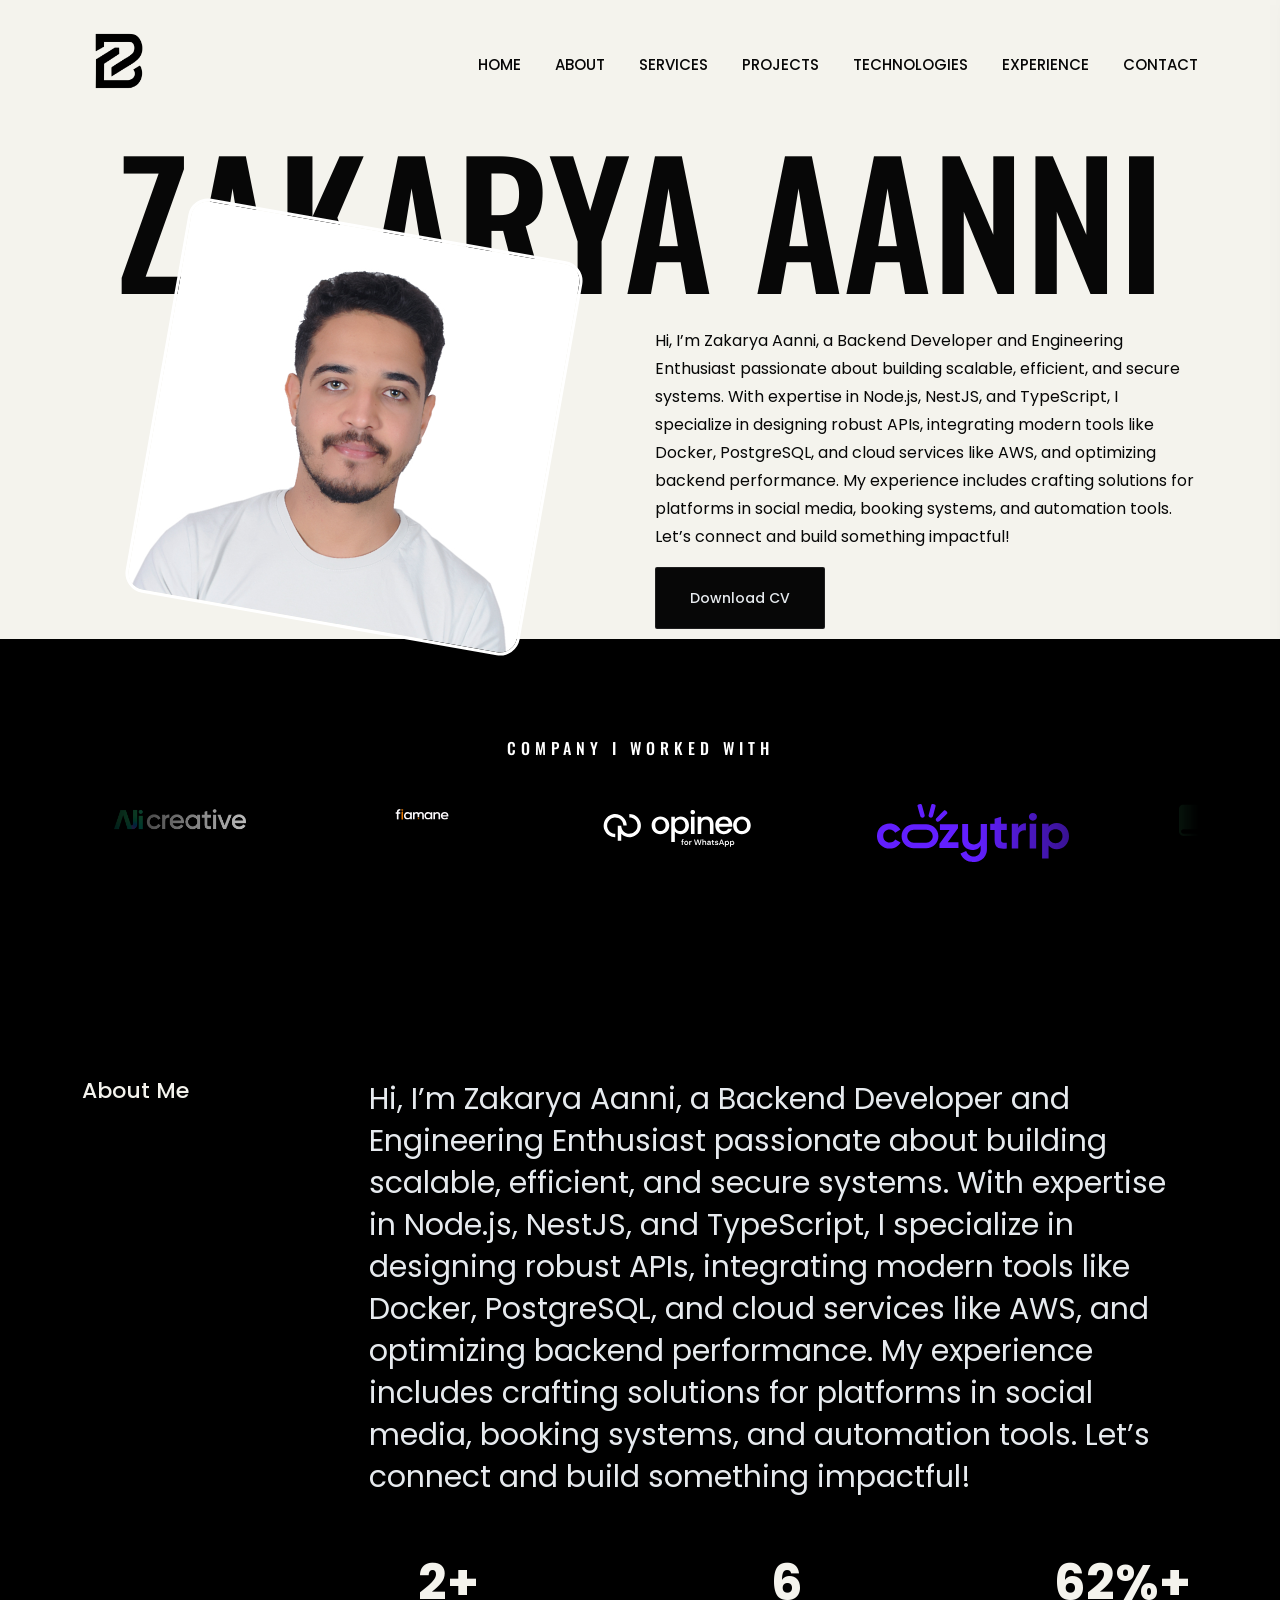
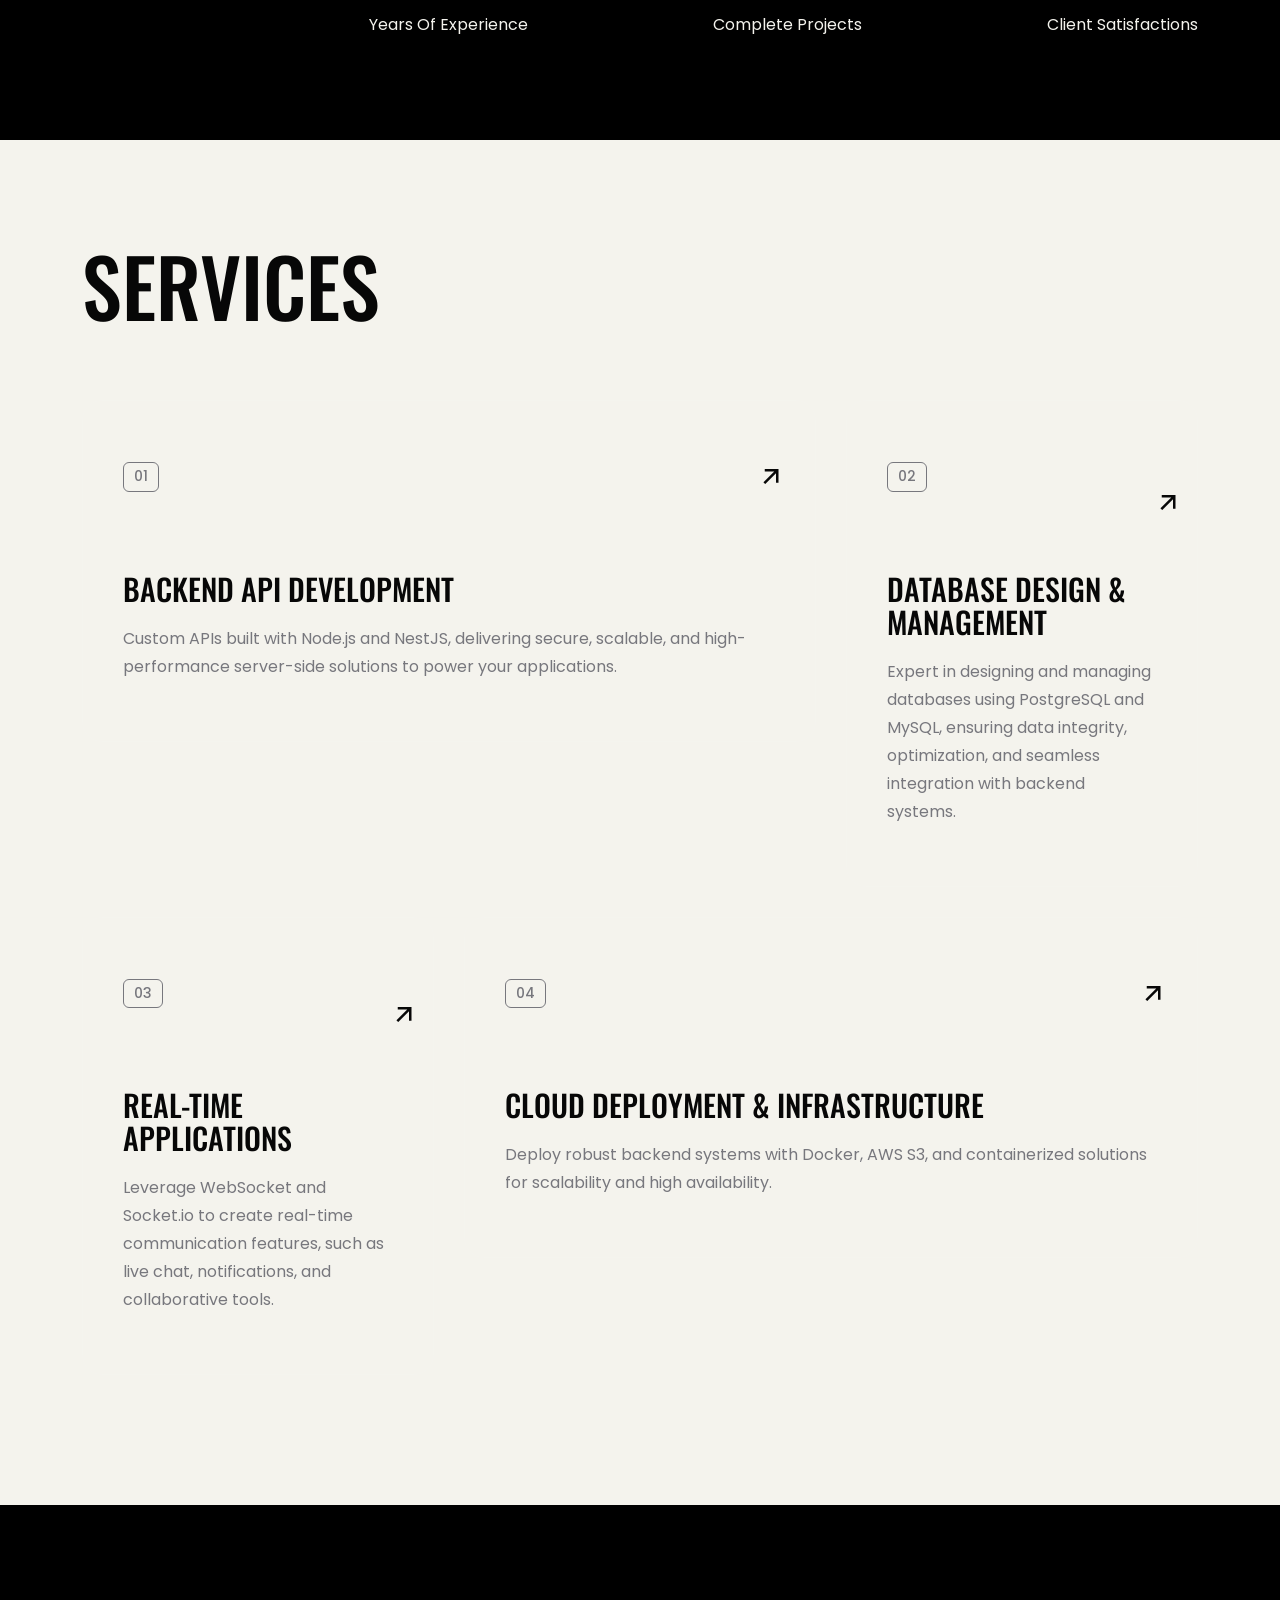
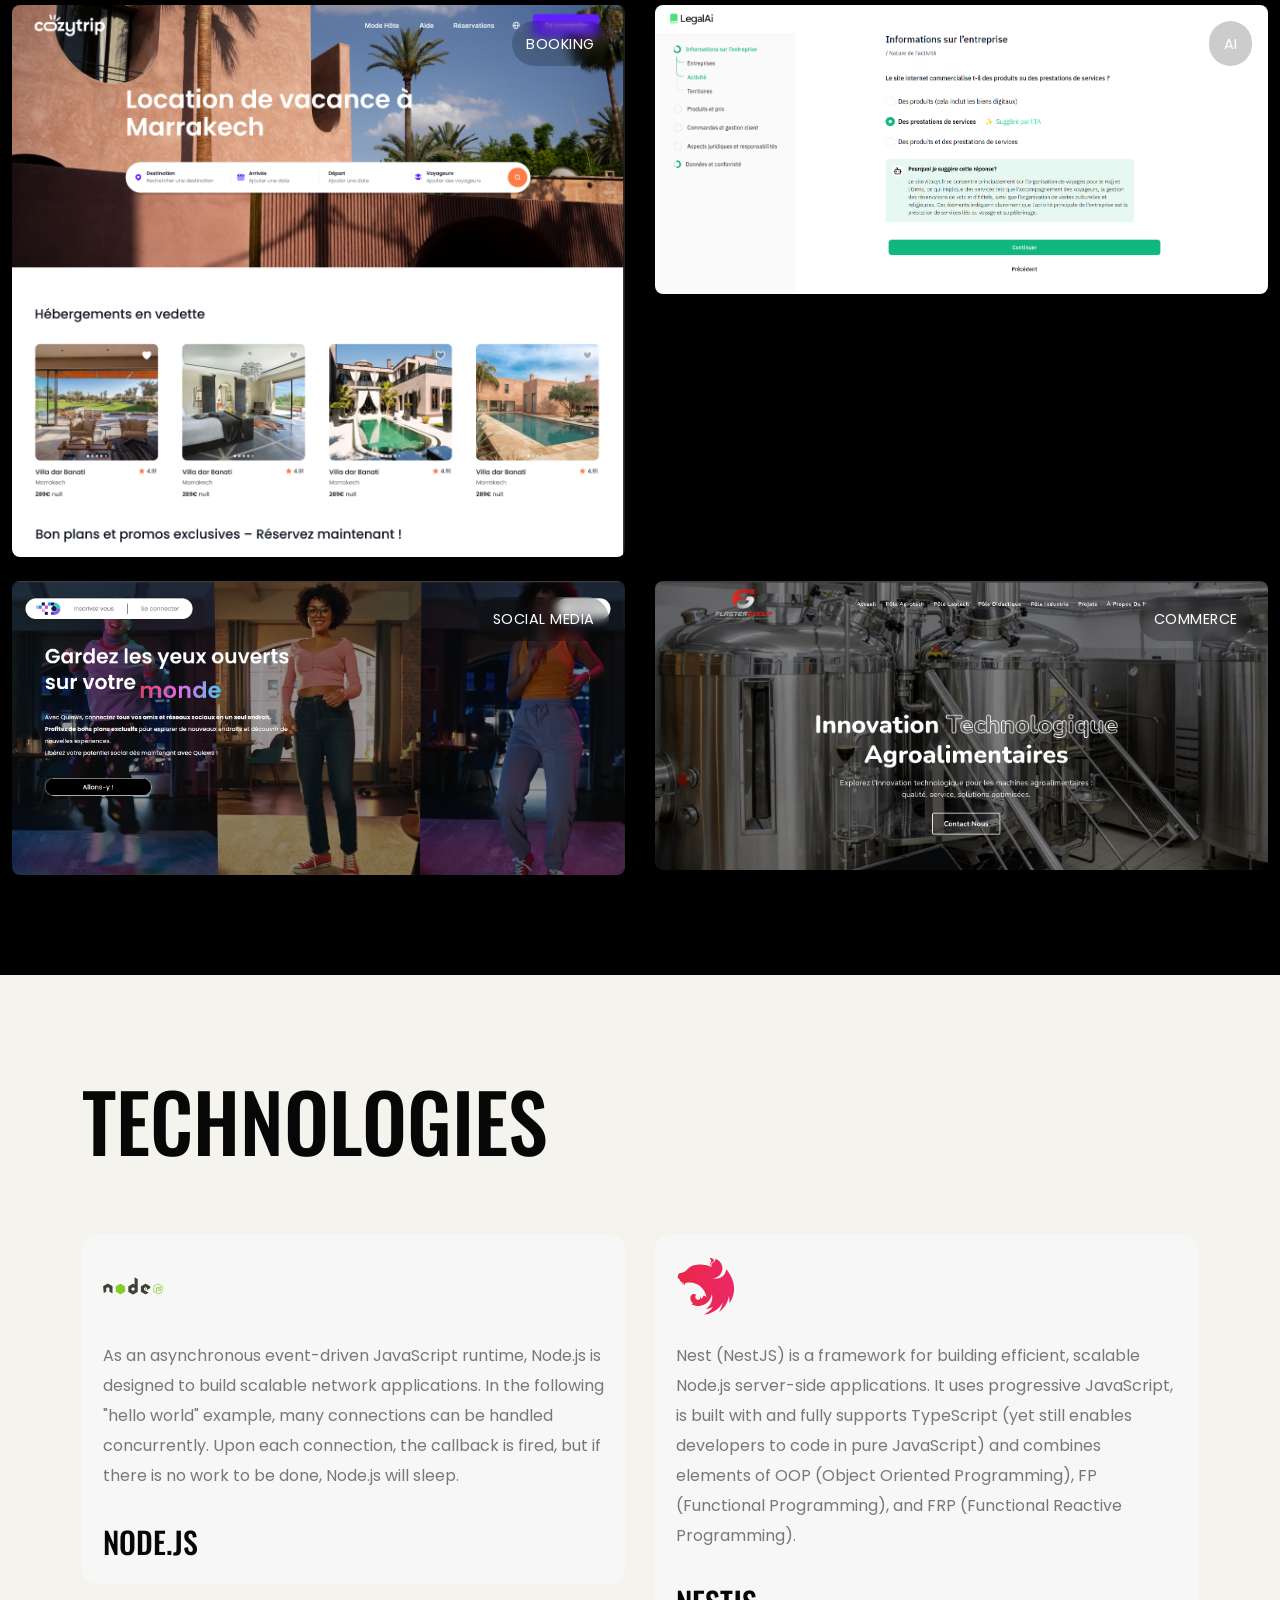
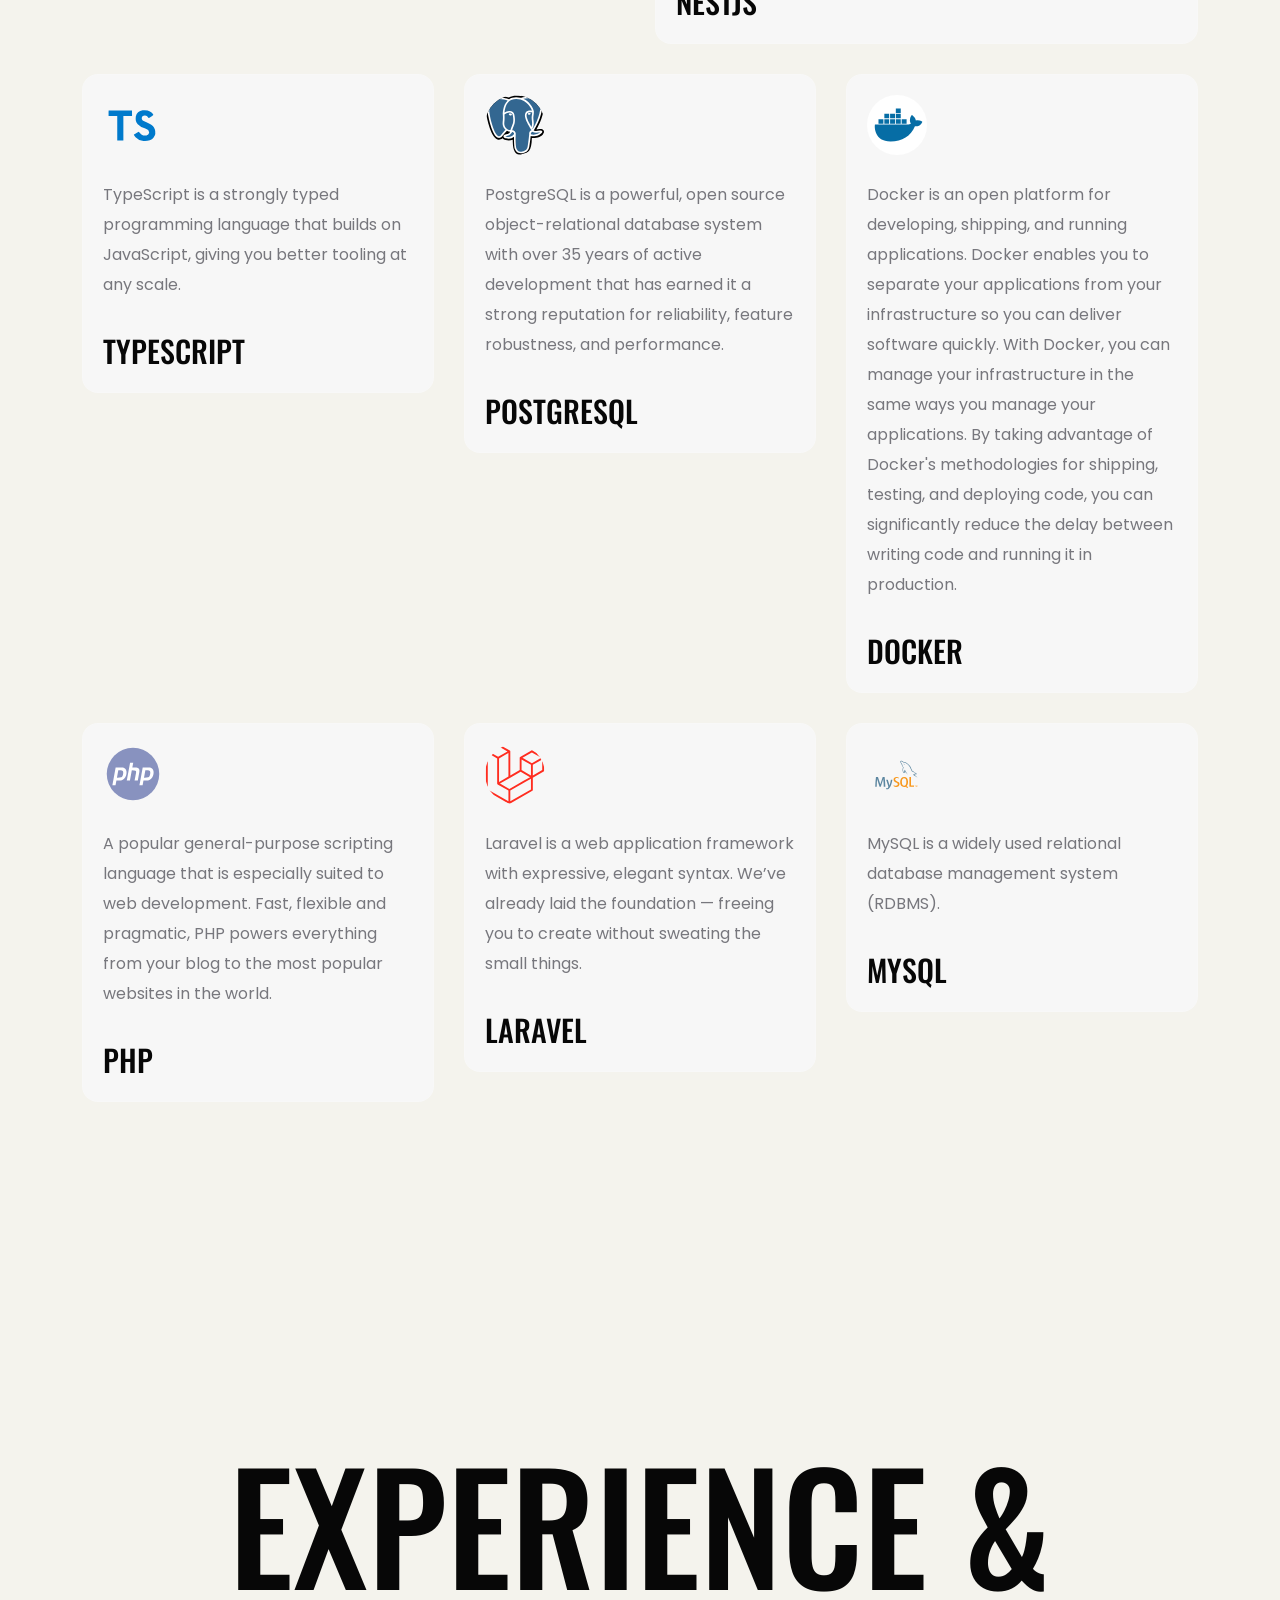
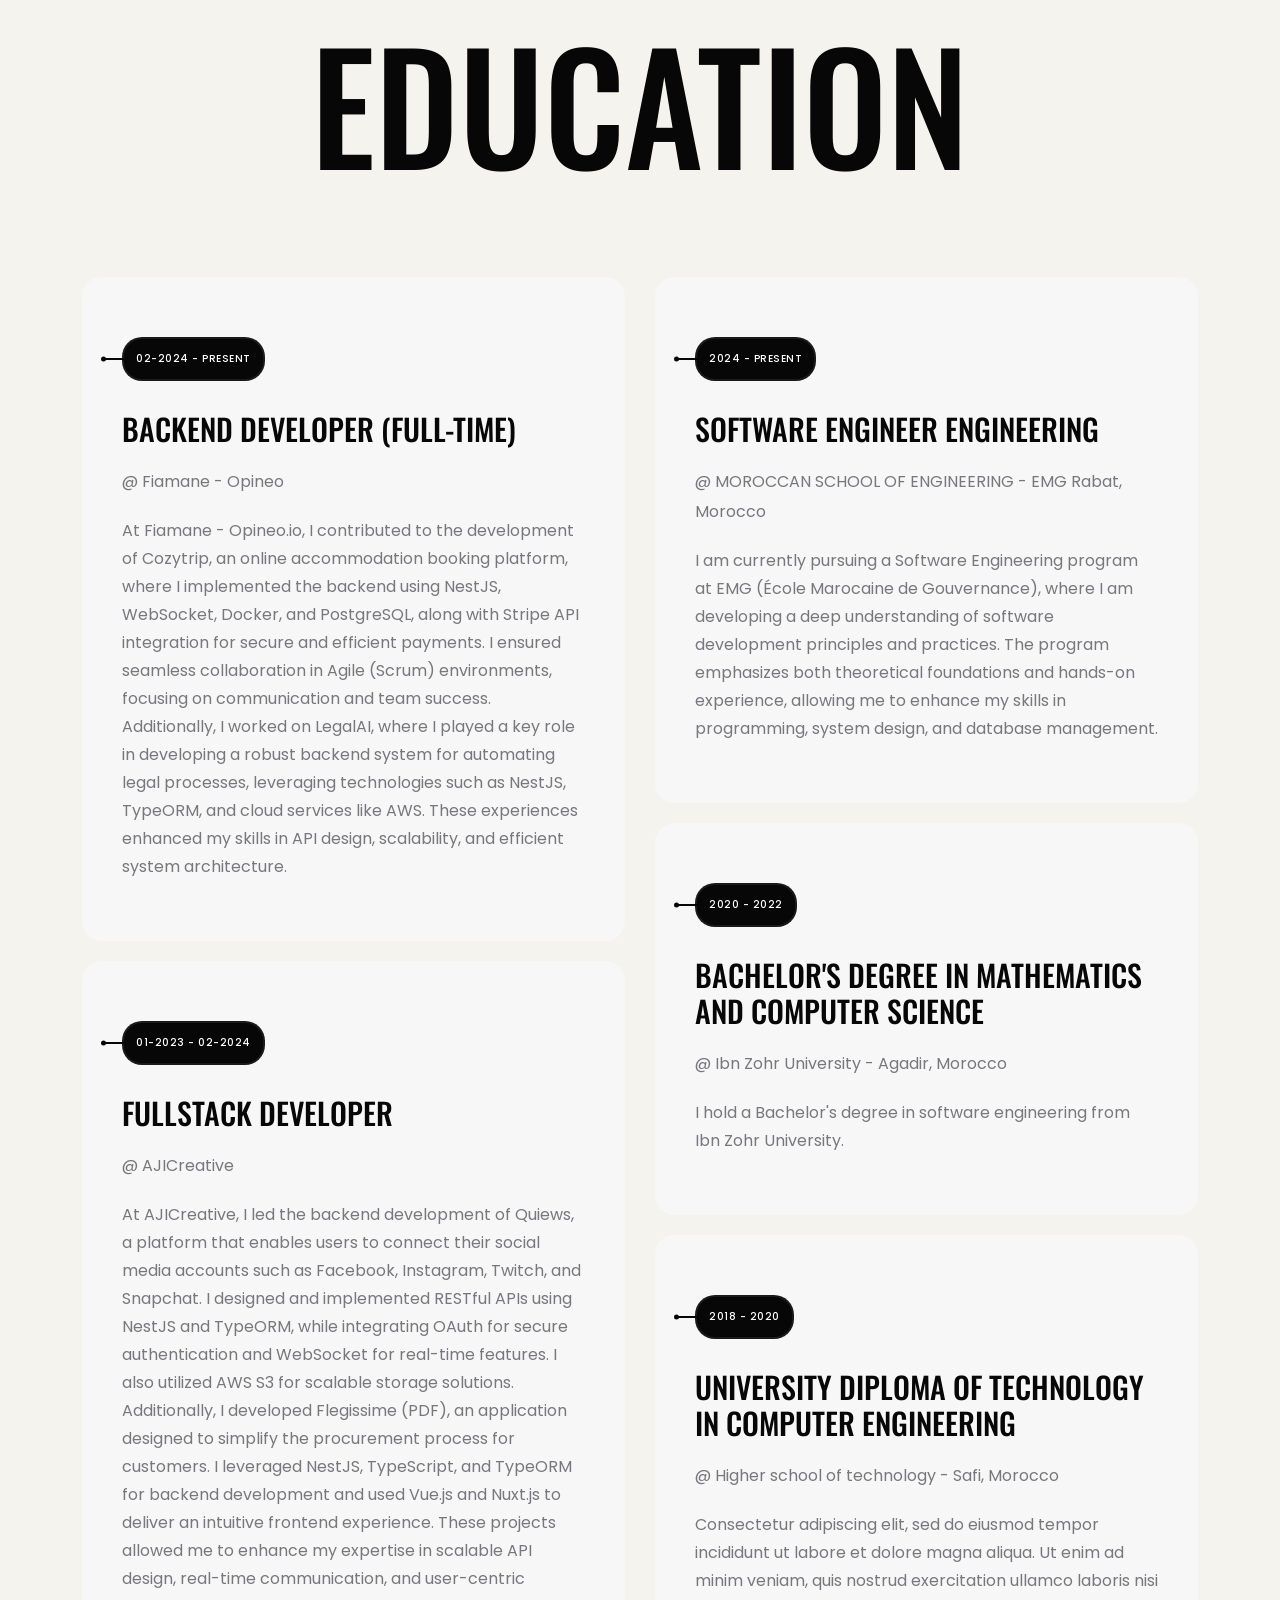
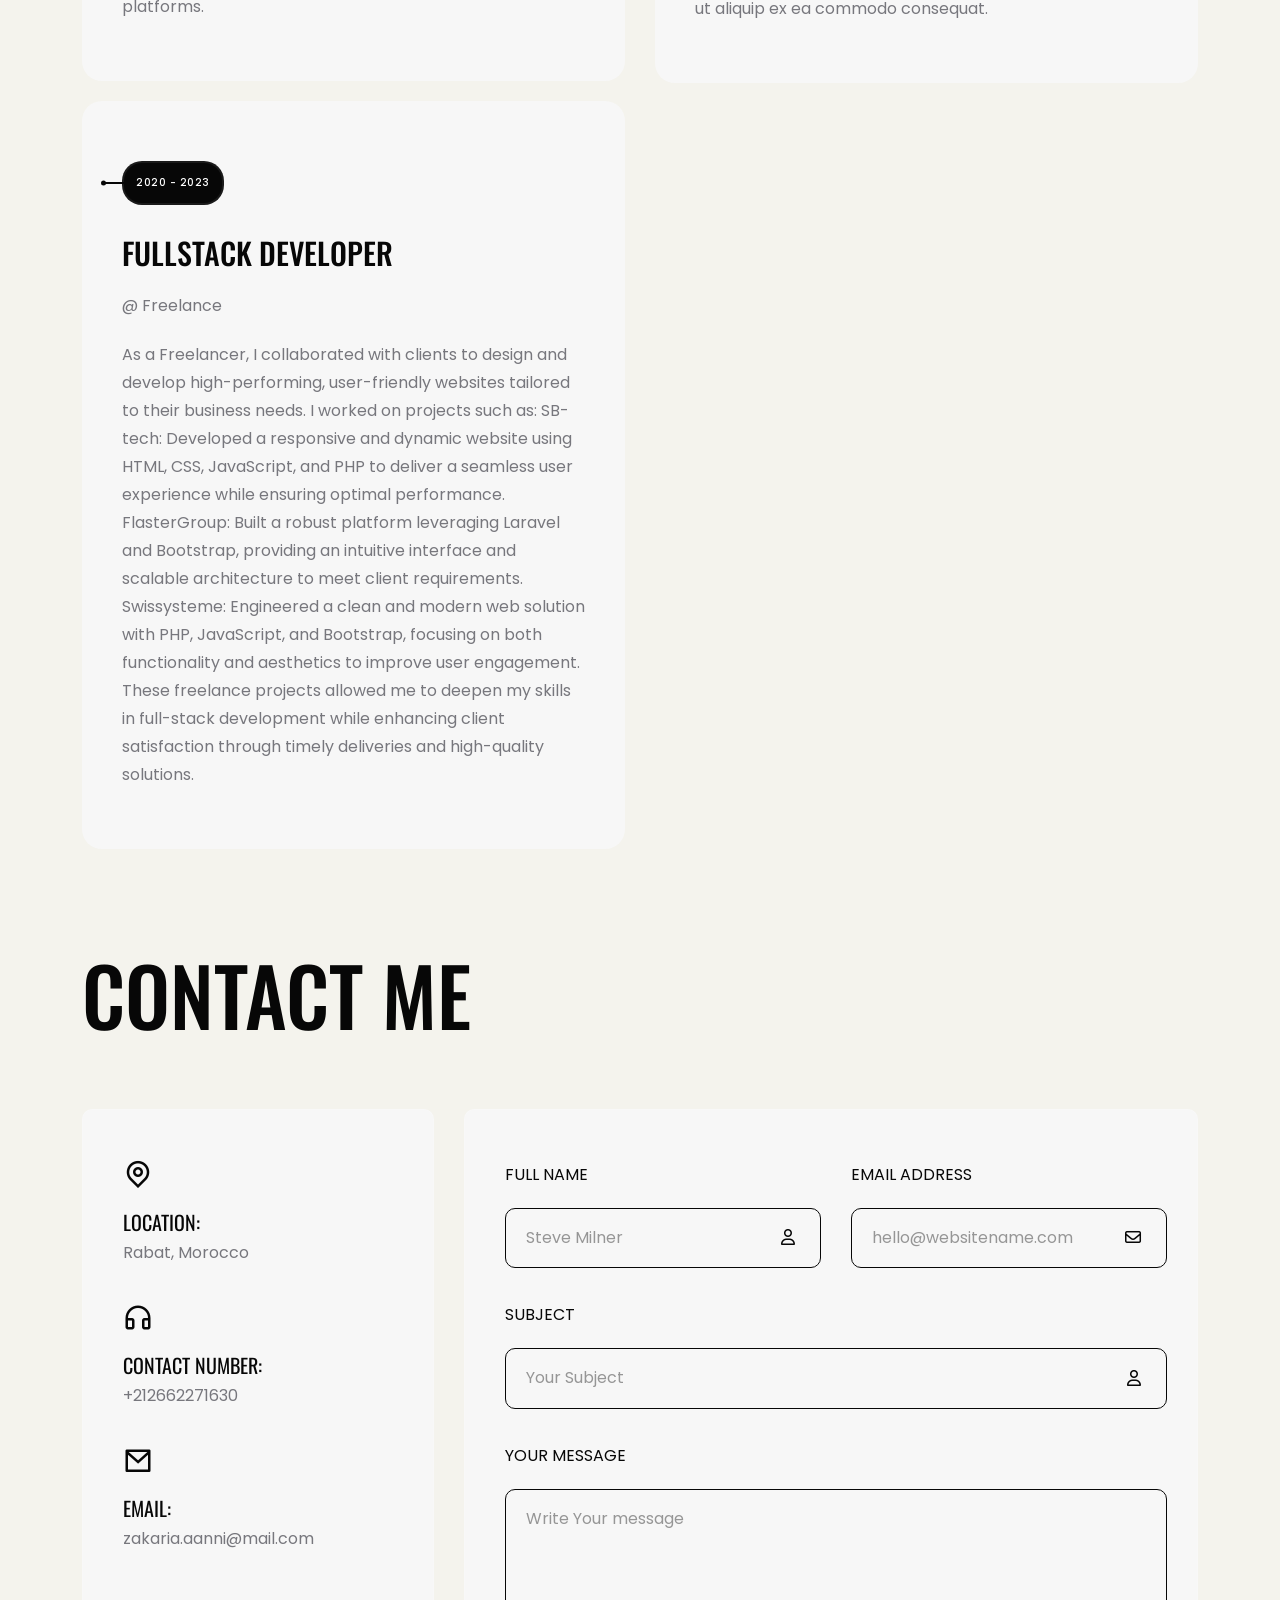
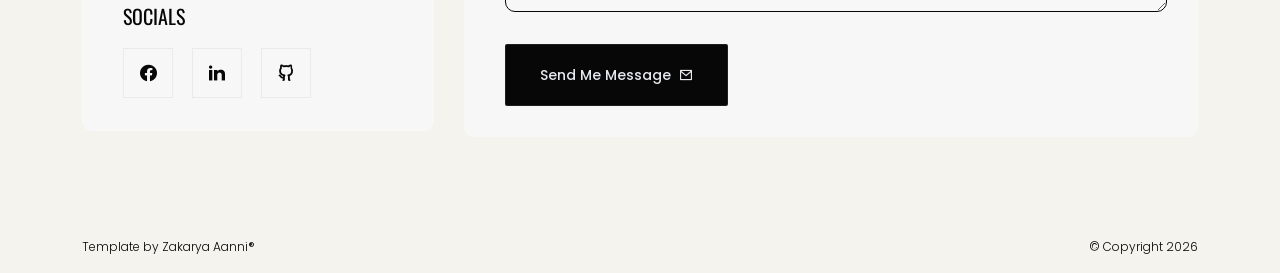
==== commit 0ad0d8bb: "update CV download link in index.html" ====
--- a/index.html
+++ b/index.html
@@ -195,7 +195,7 @@
               </p>
               <a
                 class="theme-btn"
-                href="assets/images/about/ZakaryaAanniEngFull (1).pdf"
+                href="assets/images/about/ZakaryaAanniV3Fr.pdf"
                 download
                 >Download CV</a
               >
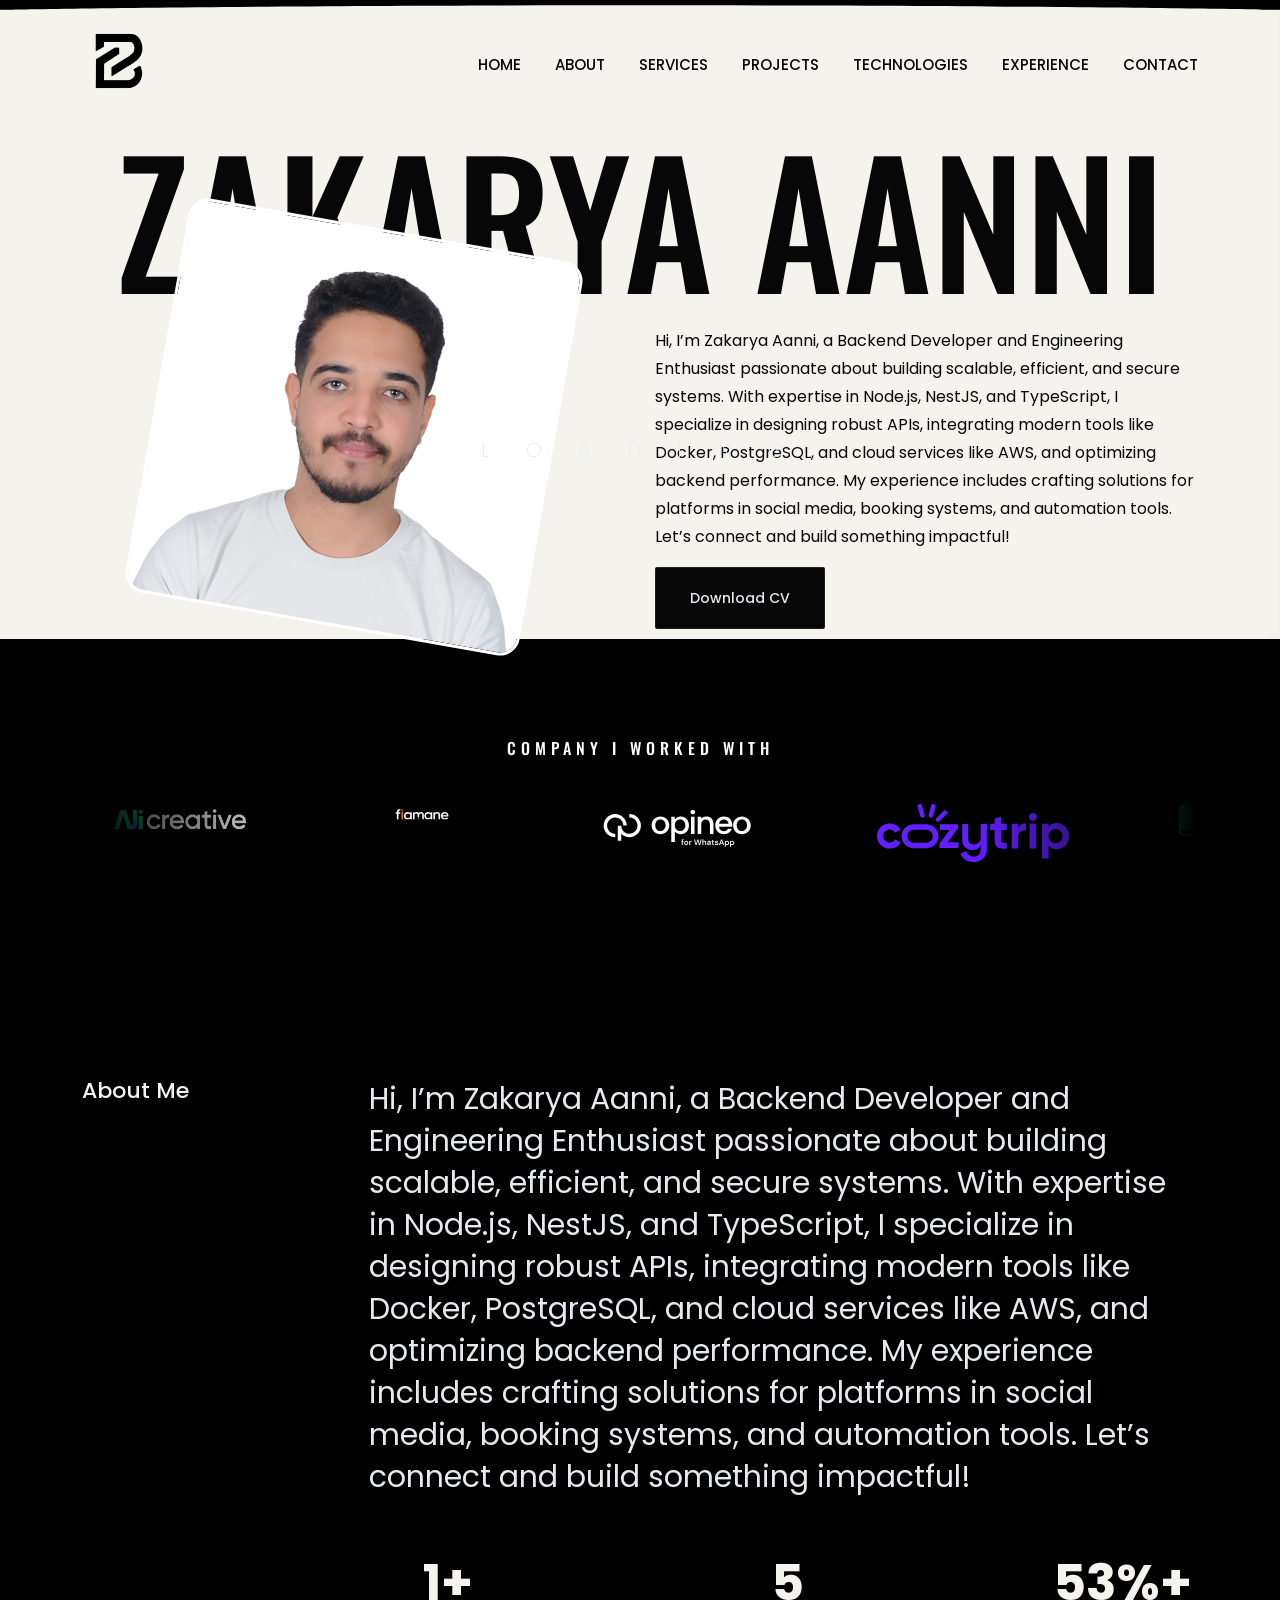
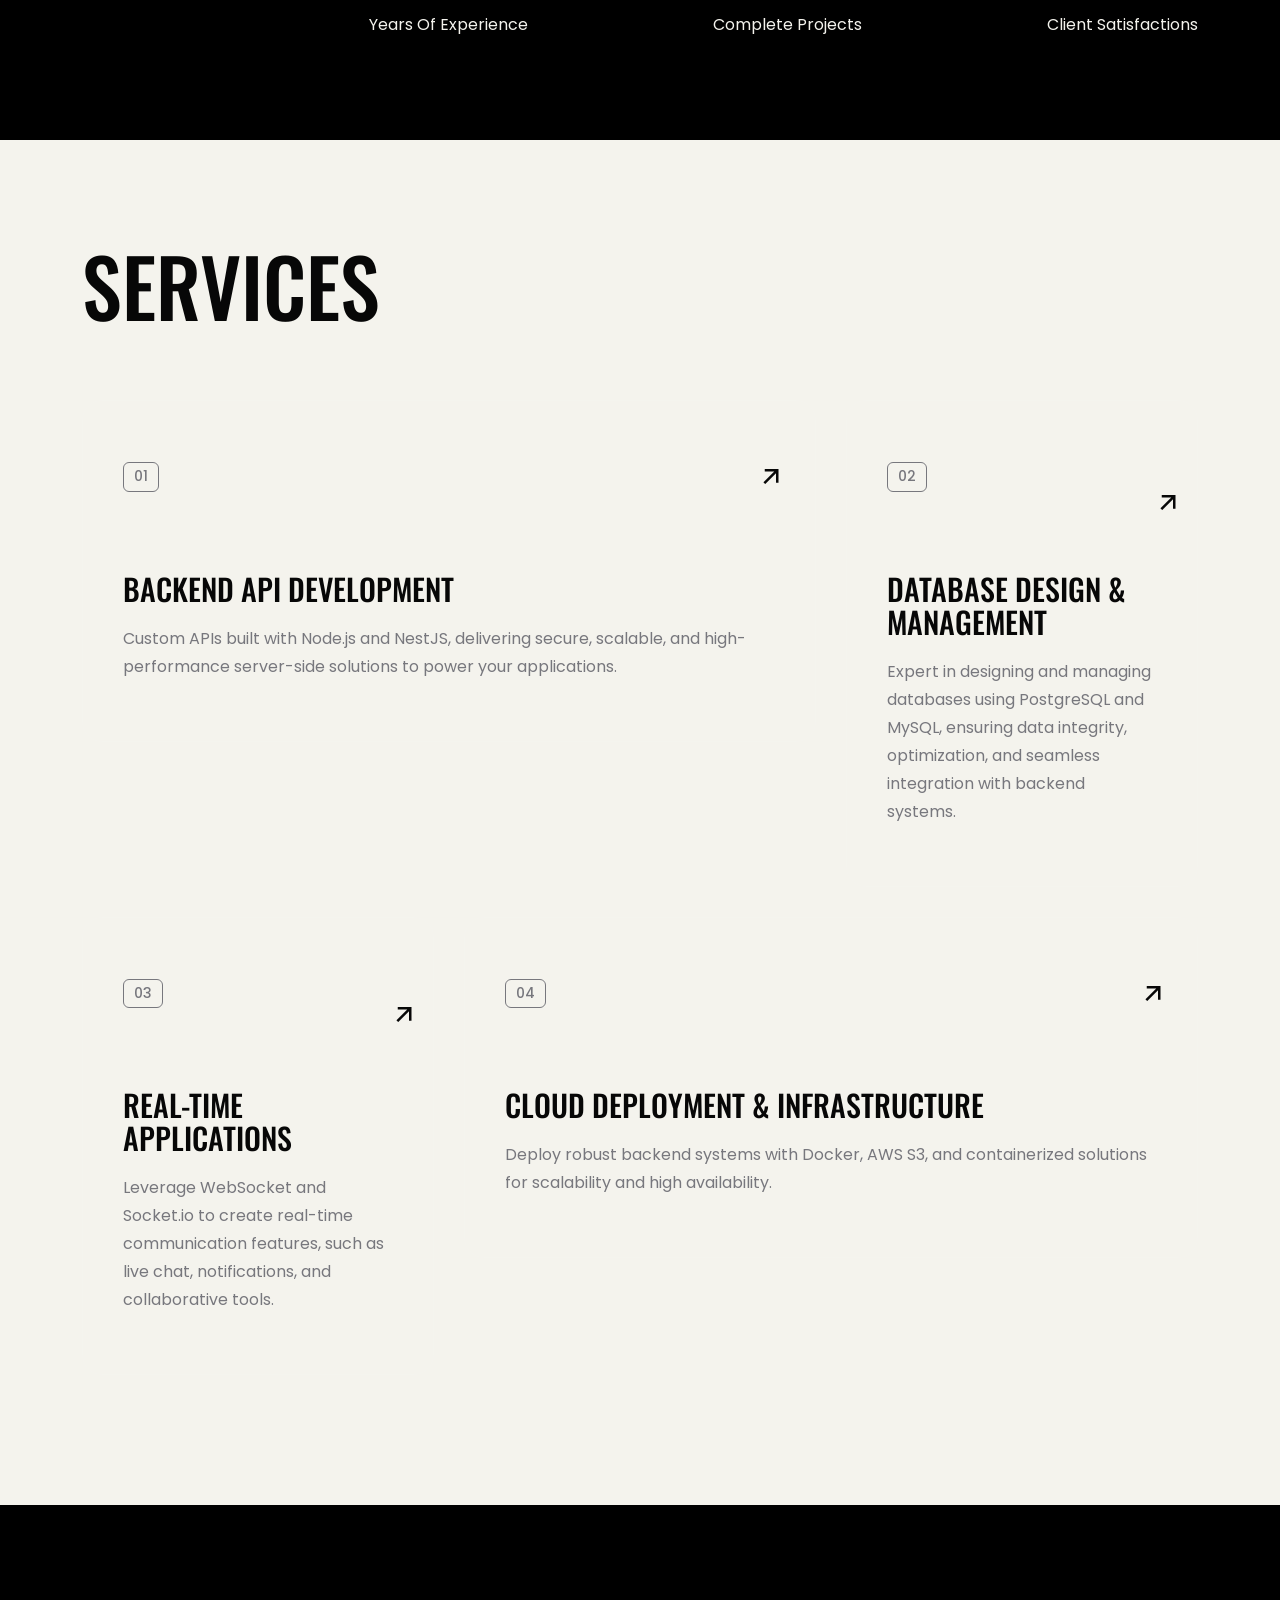
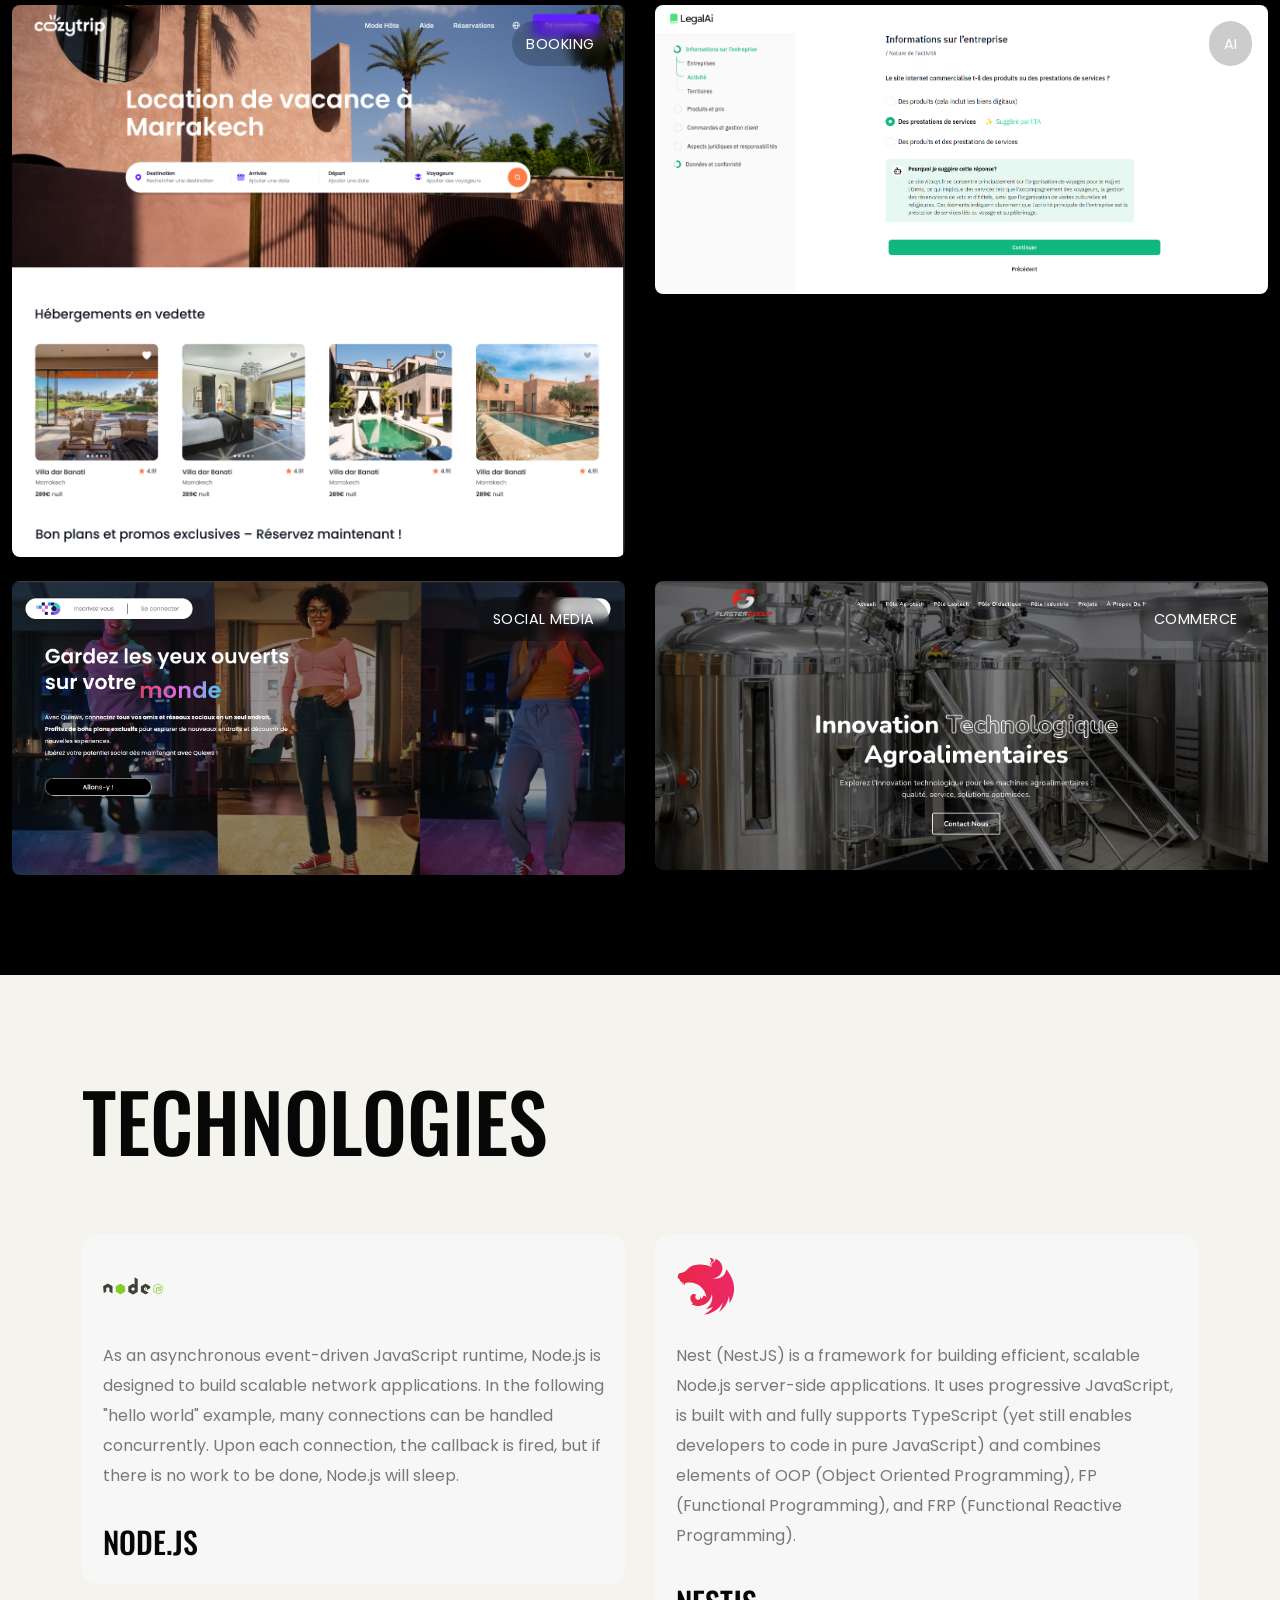
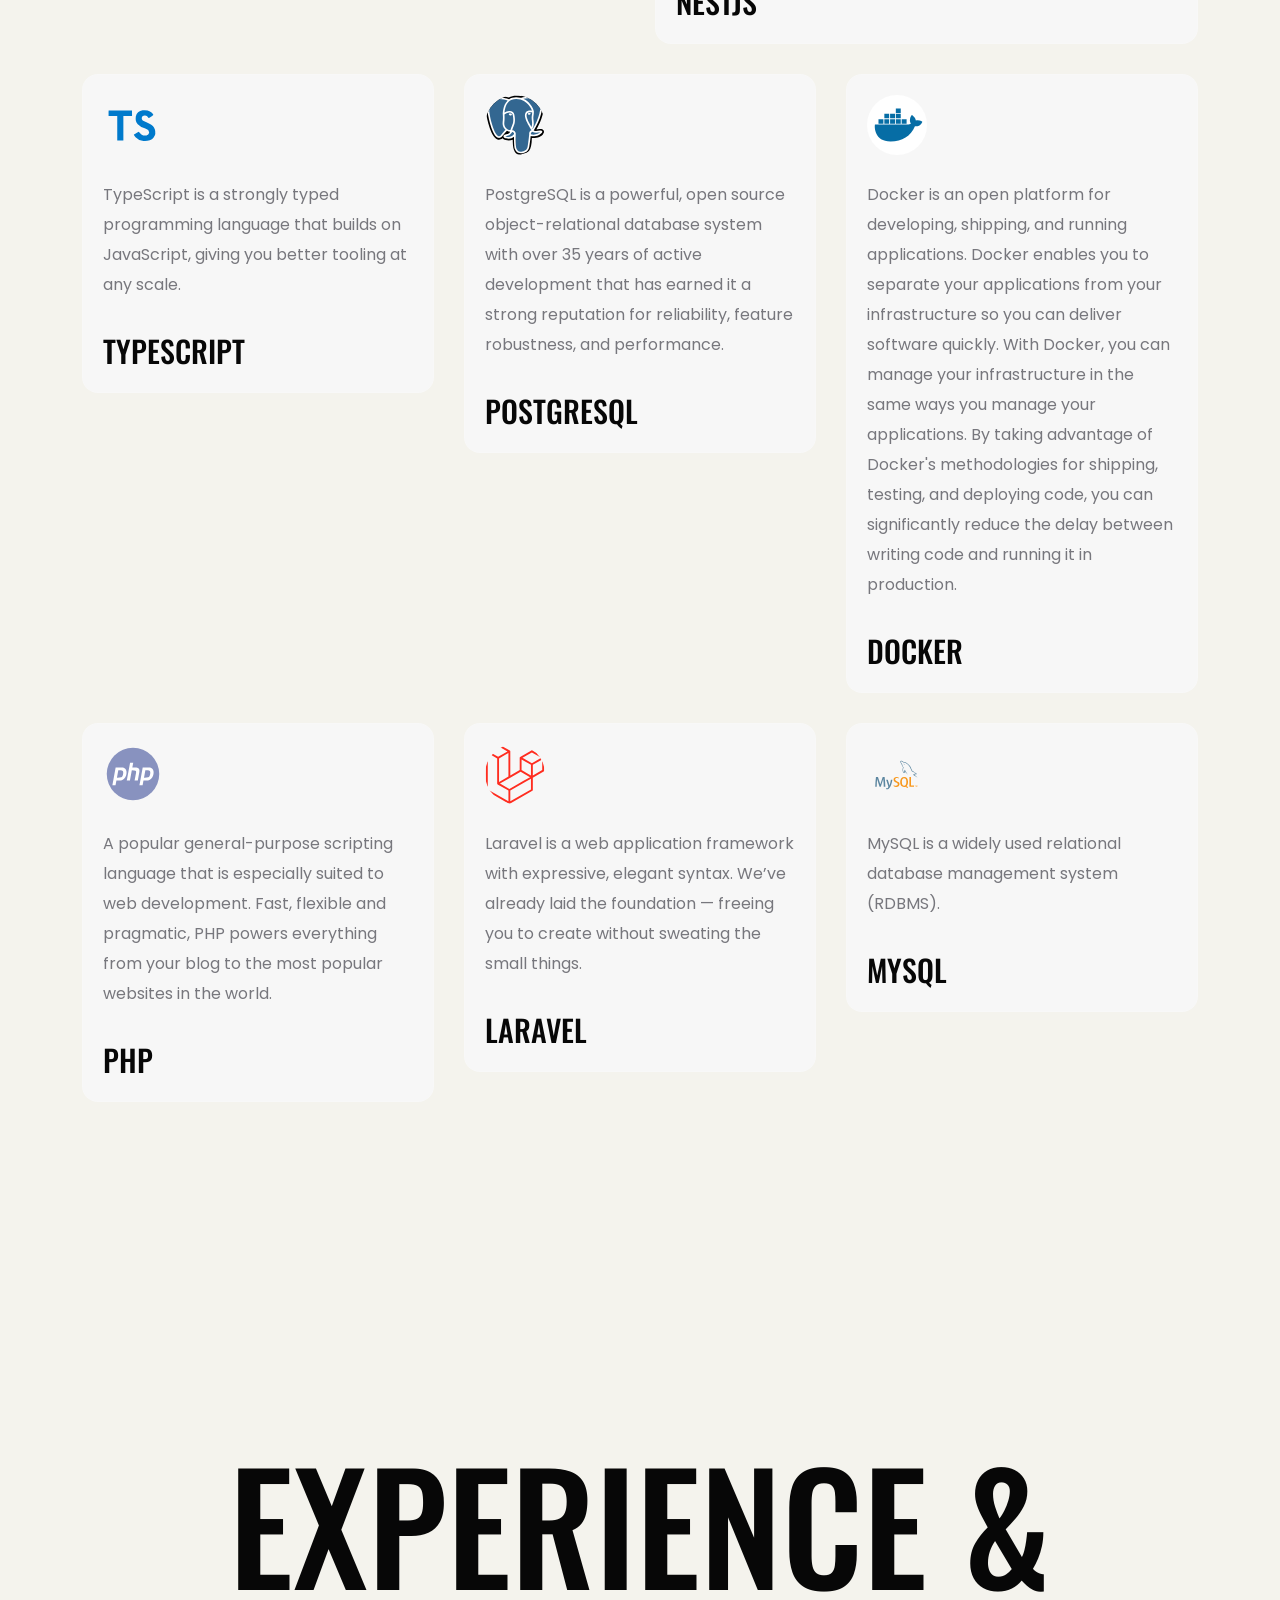
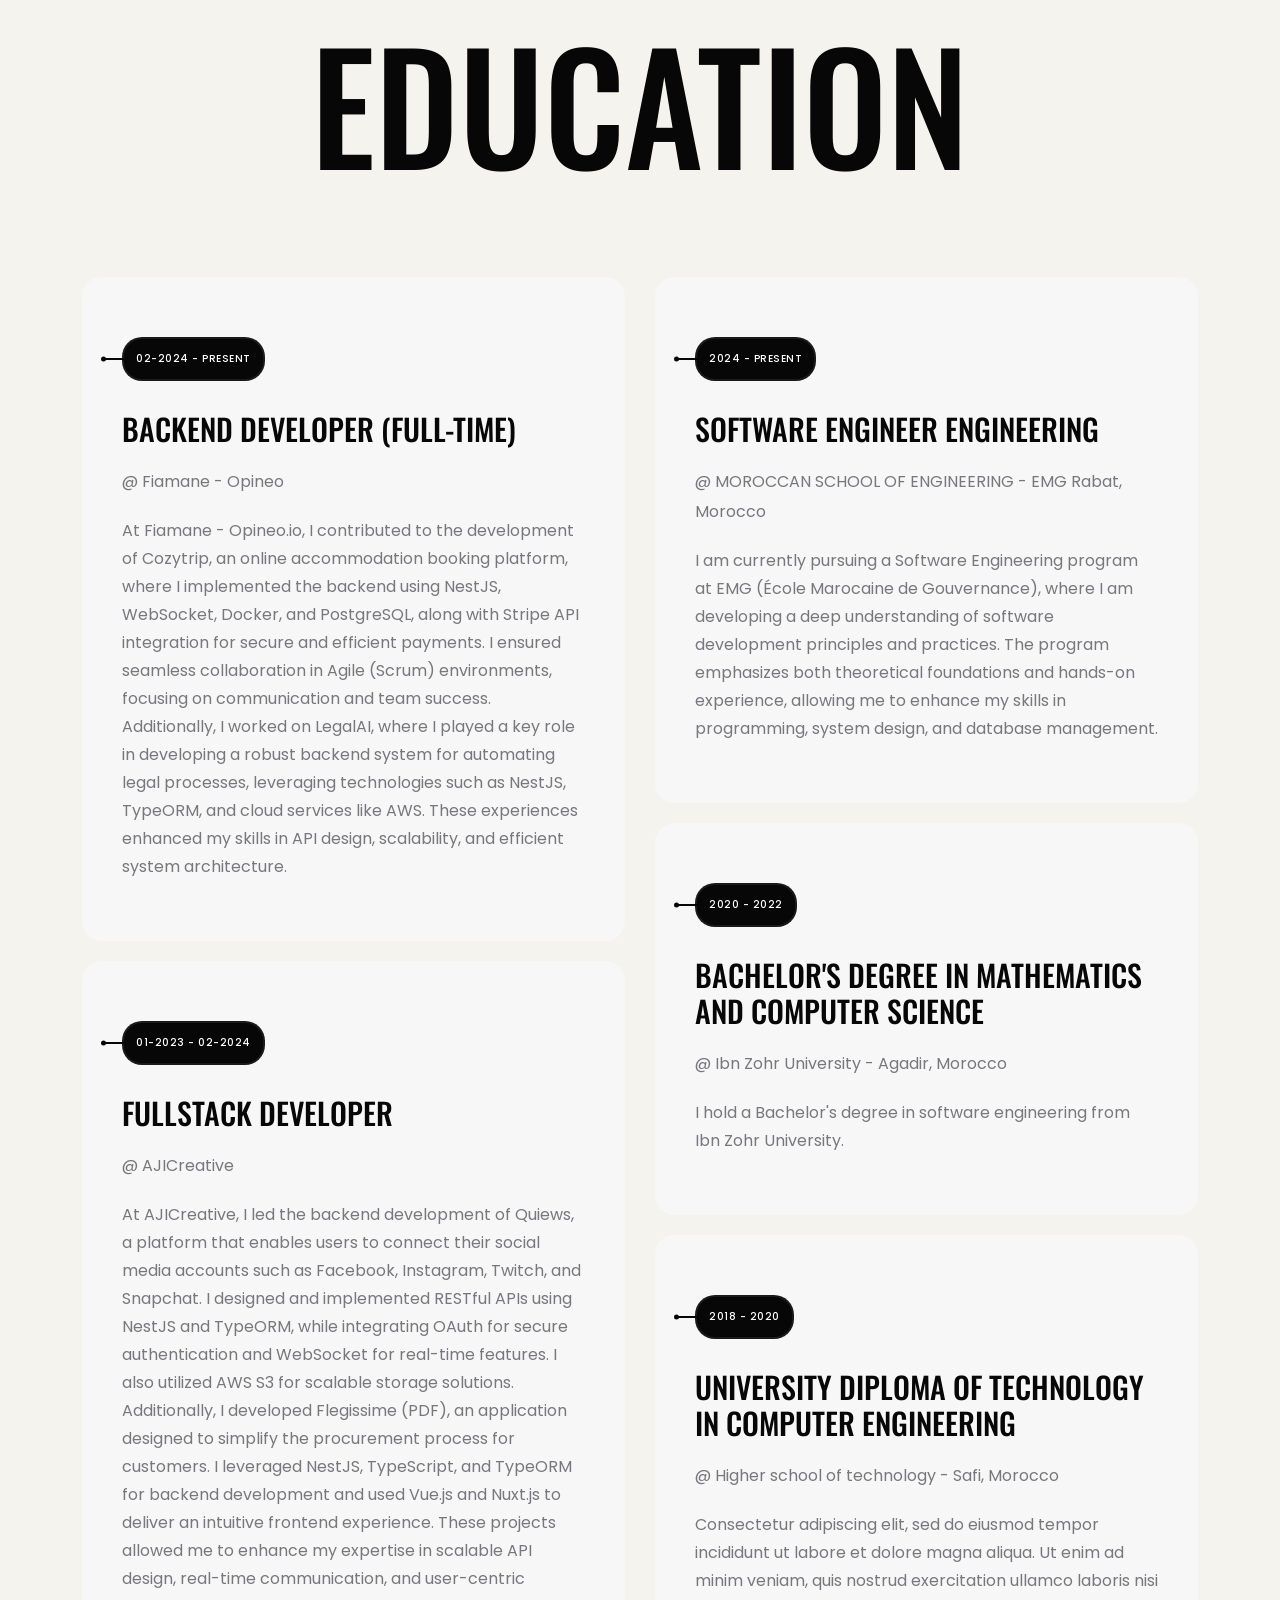
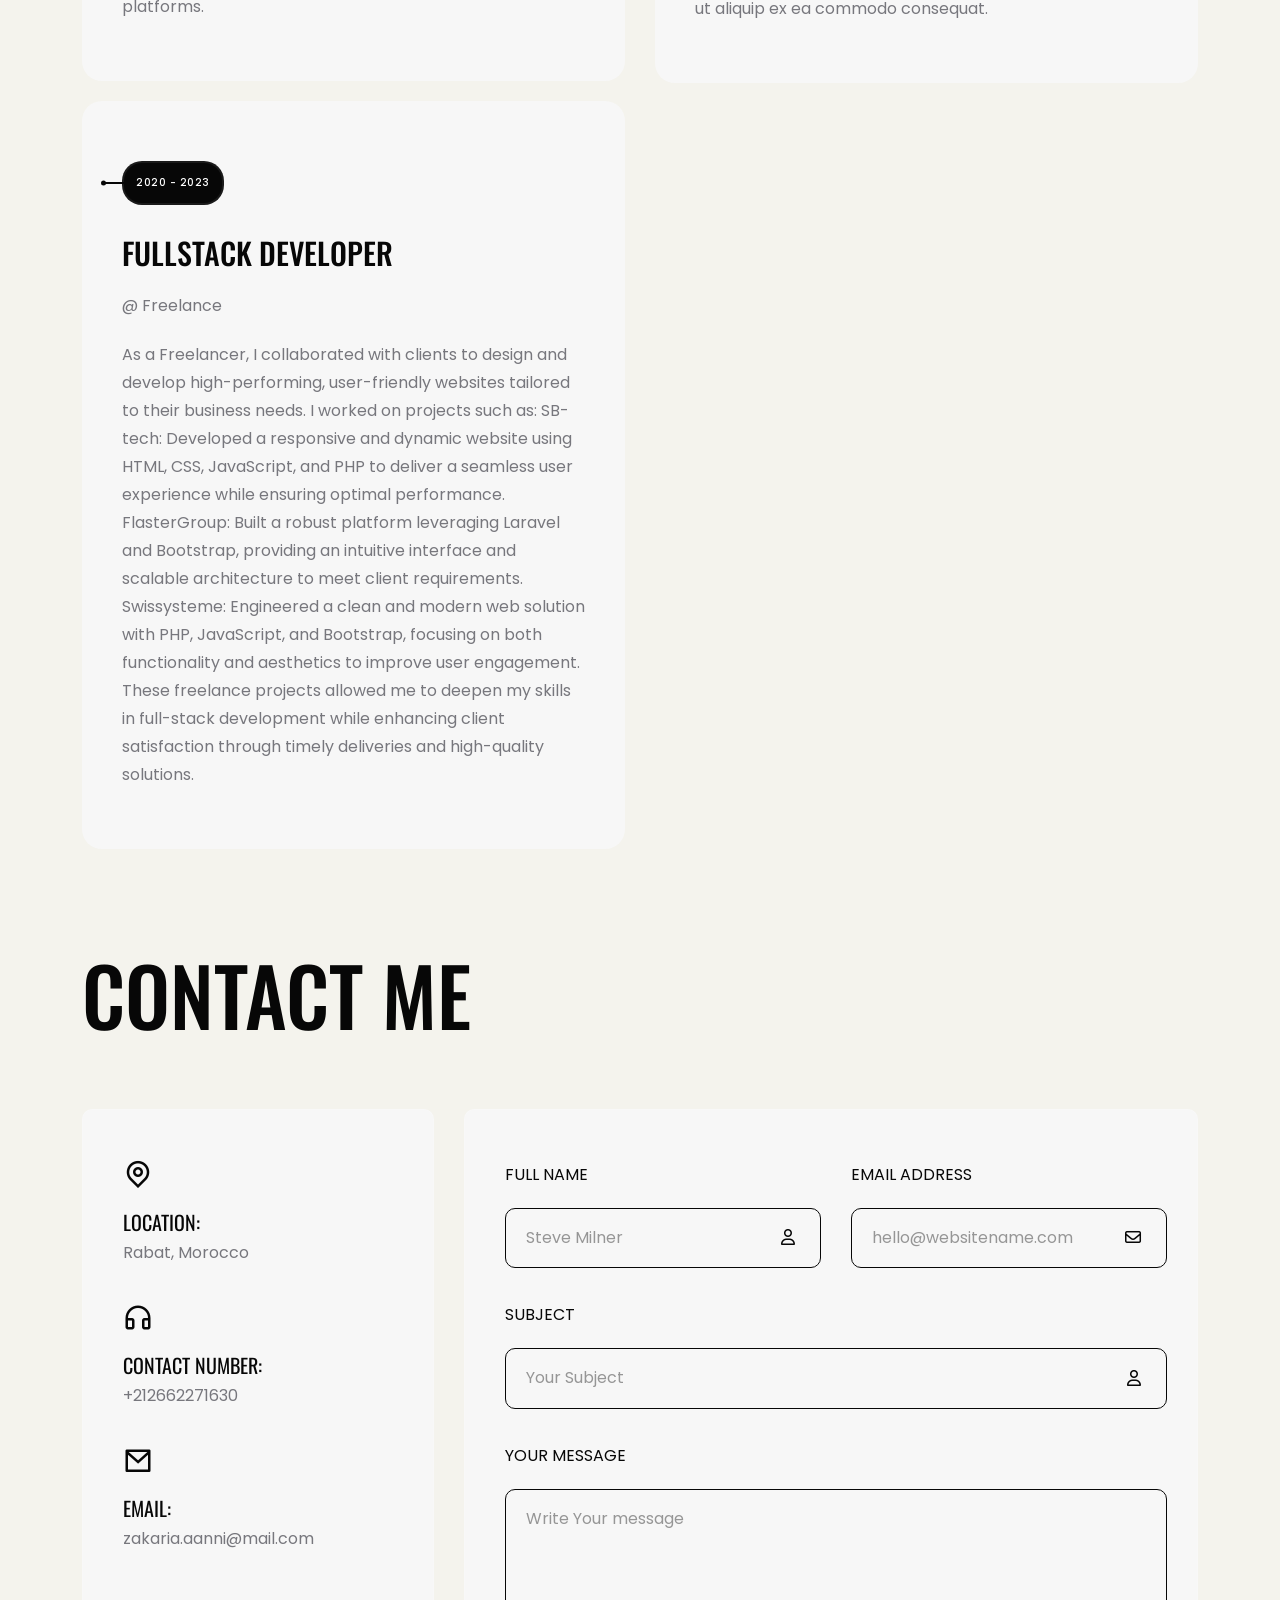
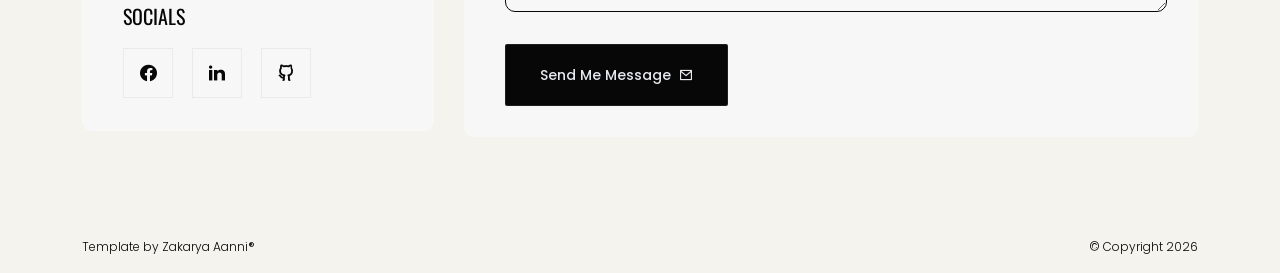
==== commit 26c45380: "replace CV file with updated version and update download link in index.html" ====
--- a/index.html
+++ b/index.html
@@ -195,7 +195,7 @@
               </p>
               <a
                 class="theme-btn"
-                href="assets/images/about/ZakaryaAanniV3Fr.pdf"
+                href="assets/images/about/ZakaryaAanniSE.pdf"
                 download
                 >Download CV</a
               >
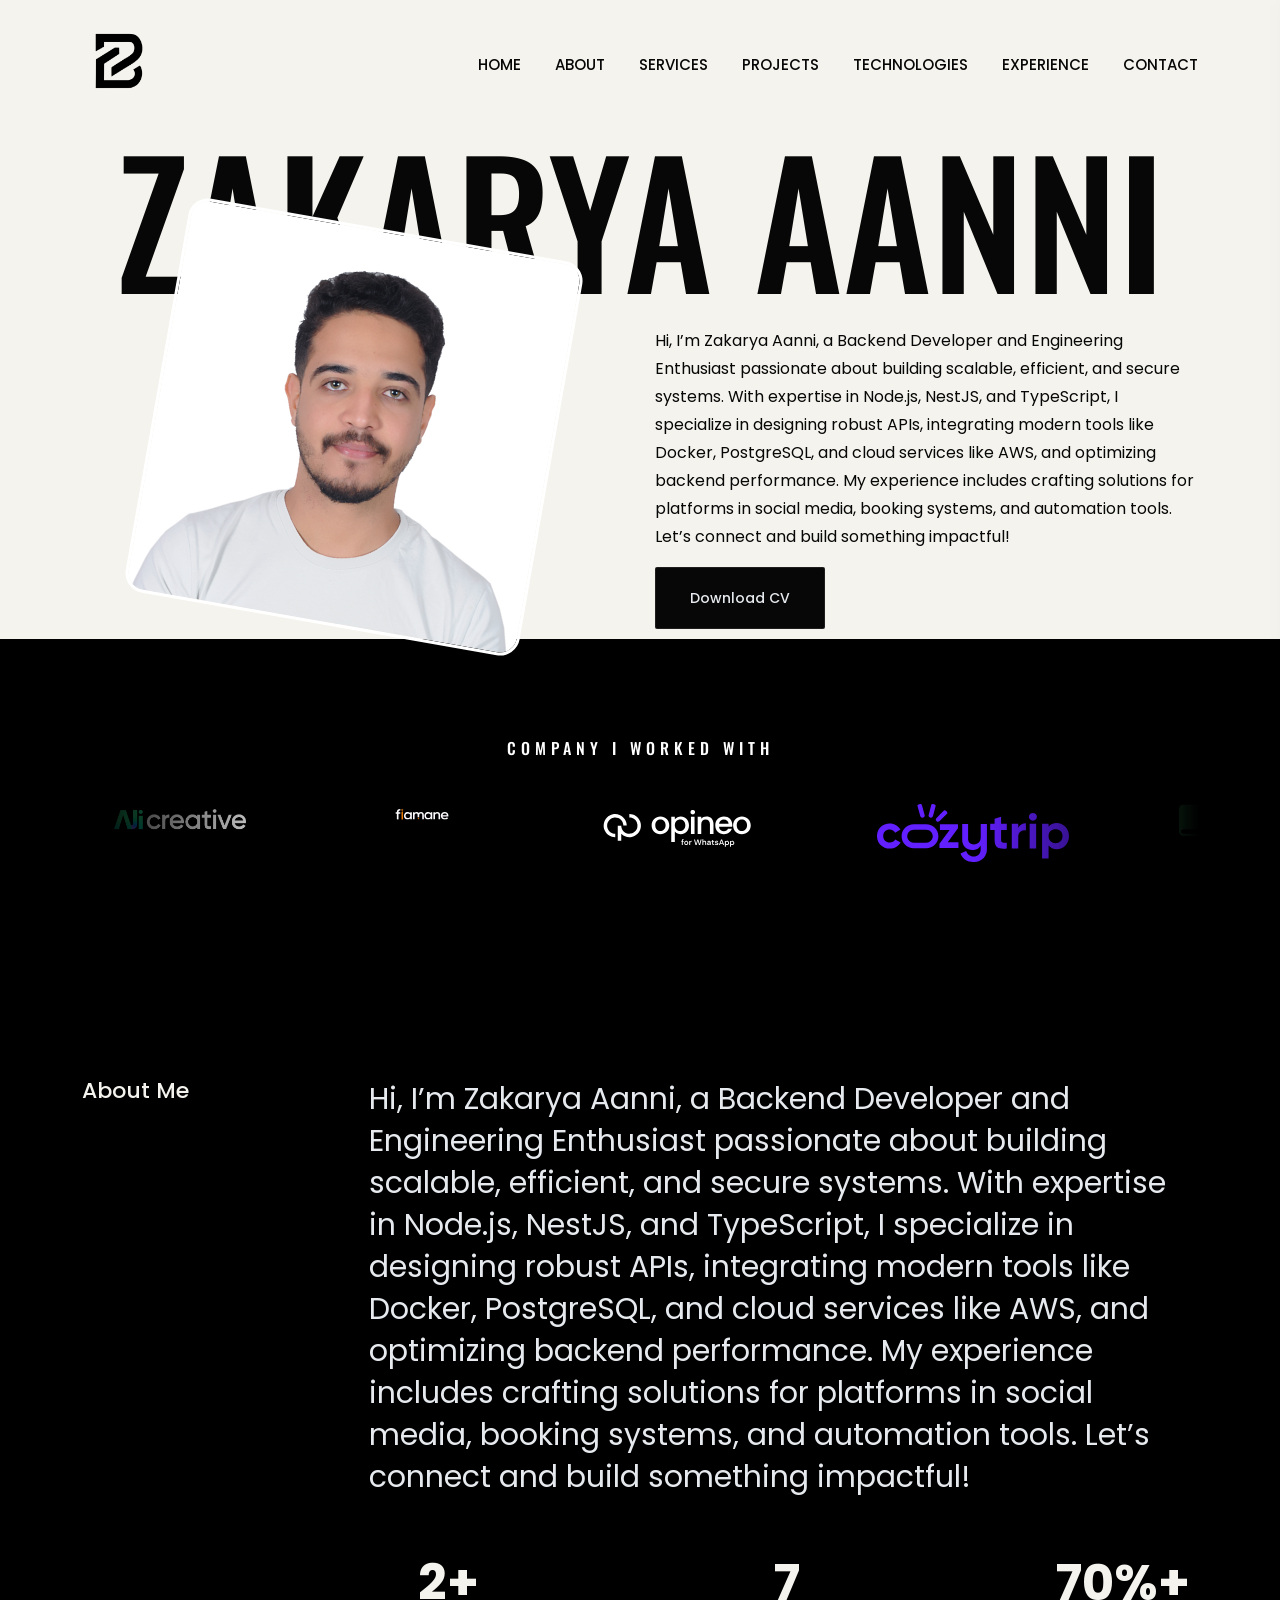
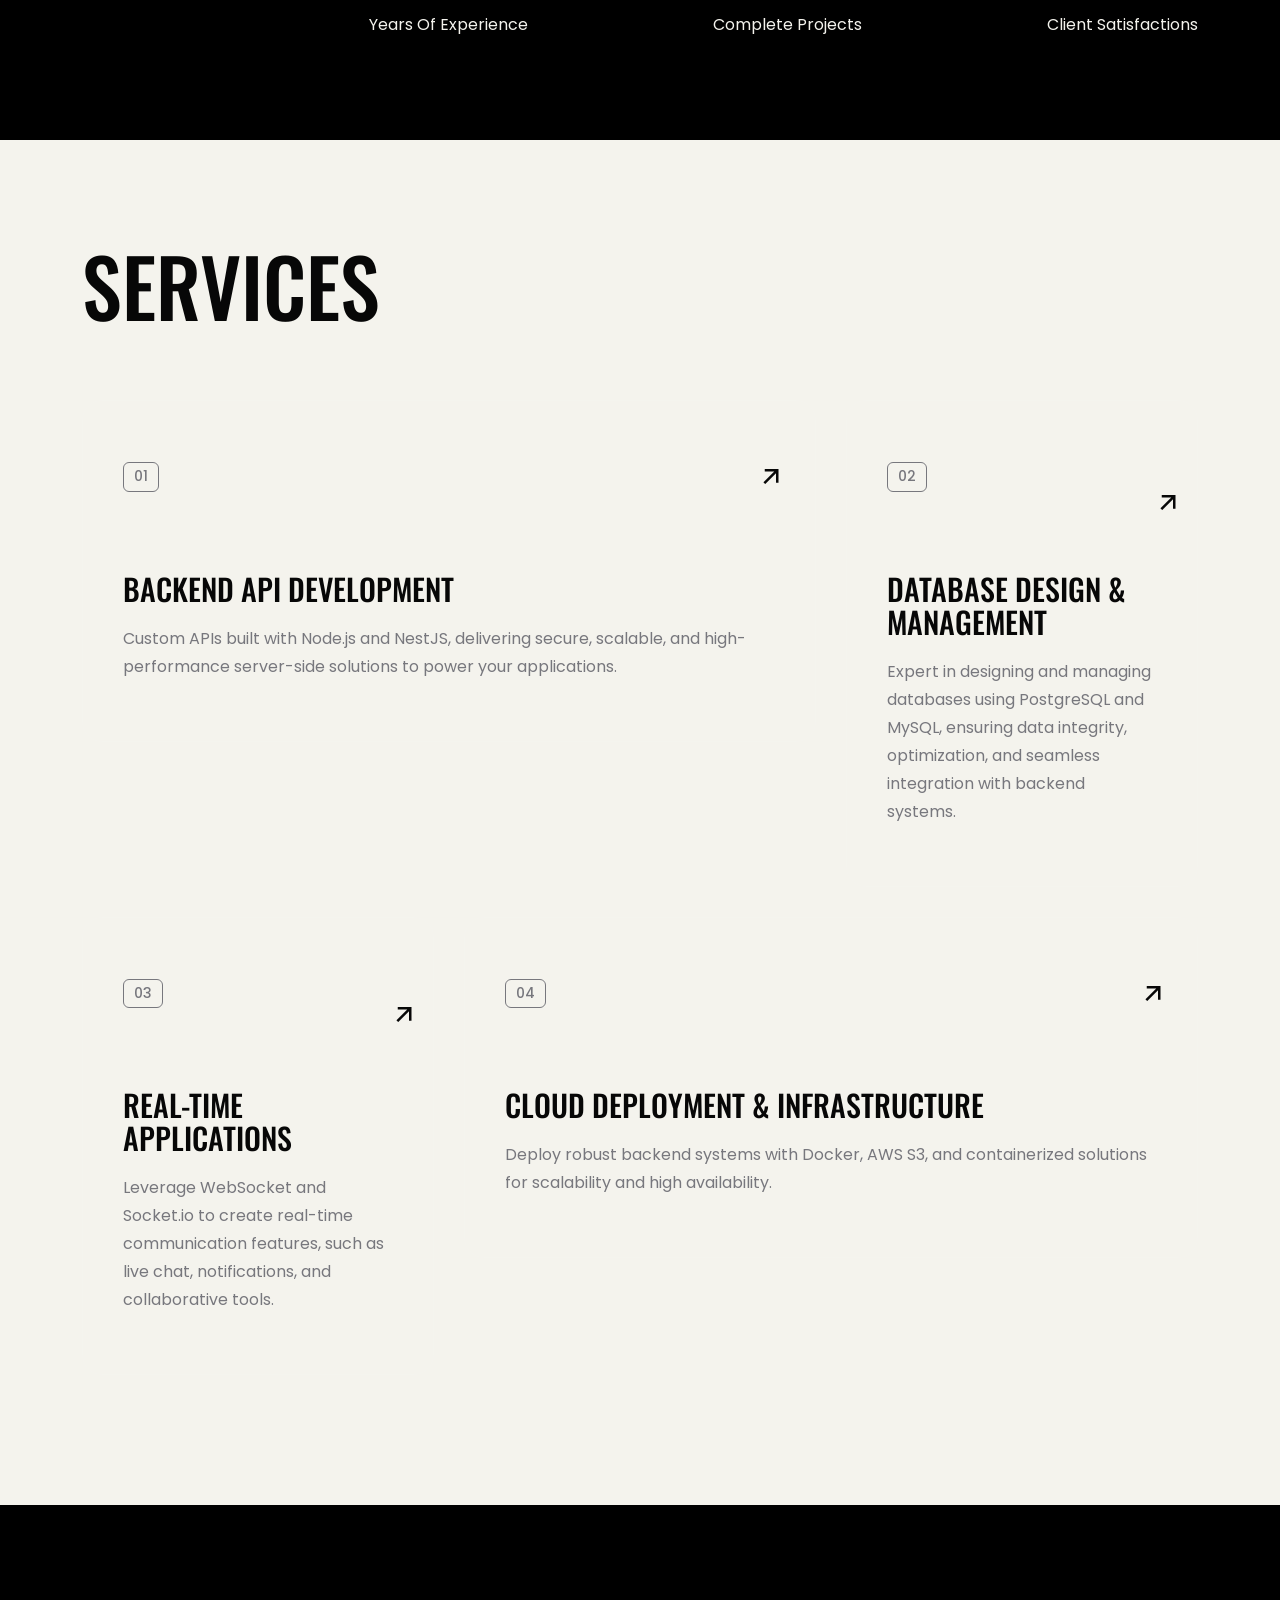
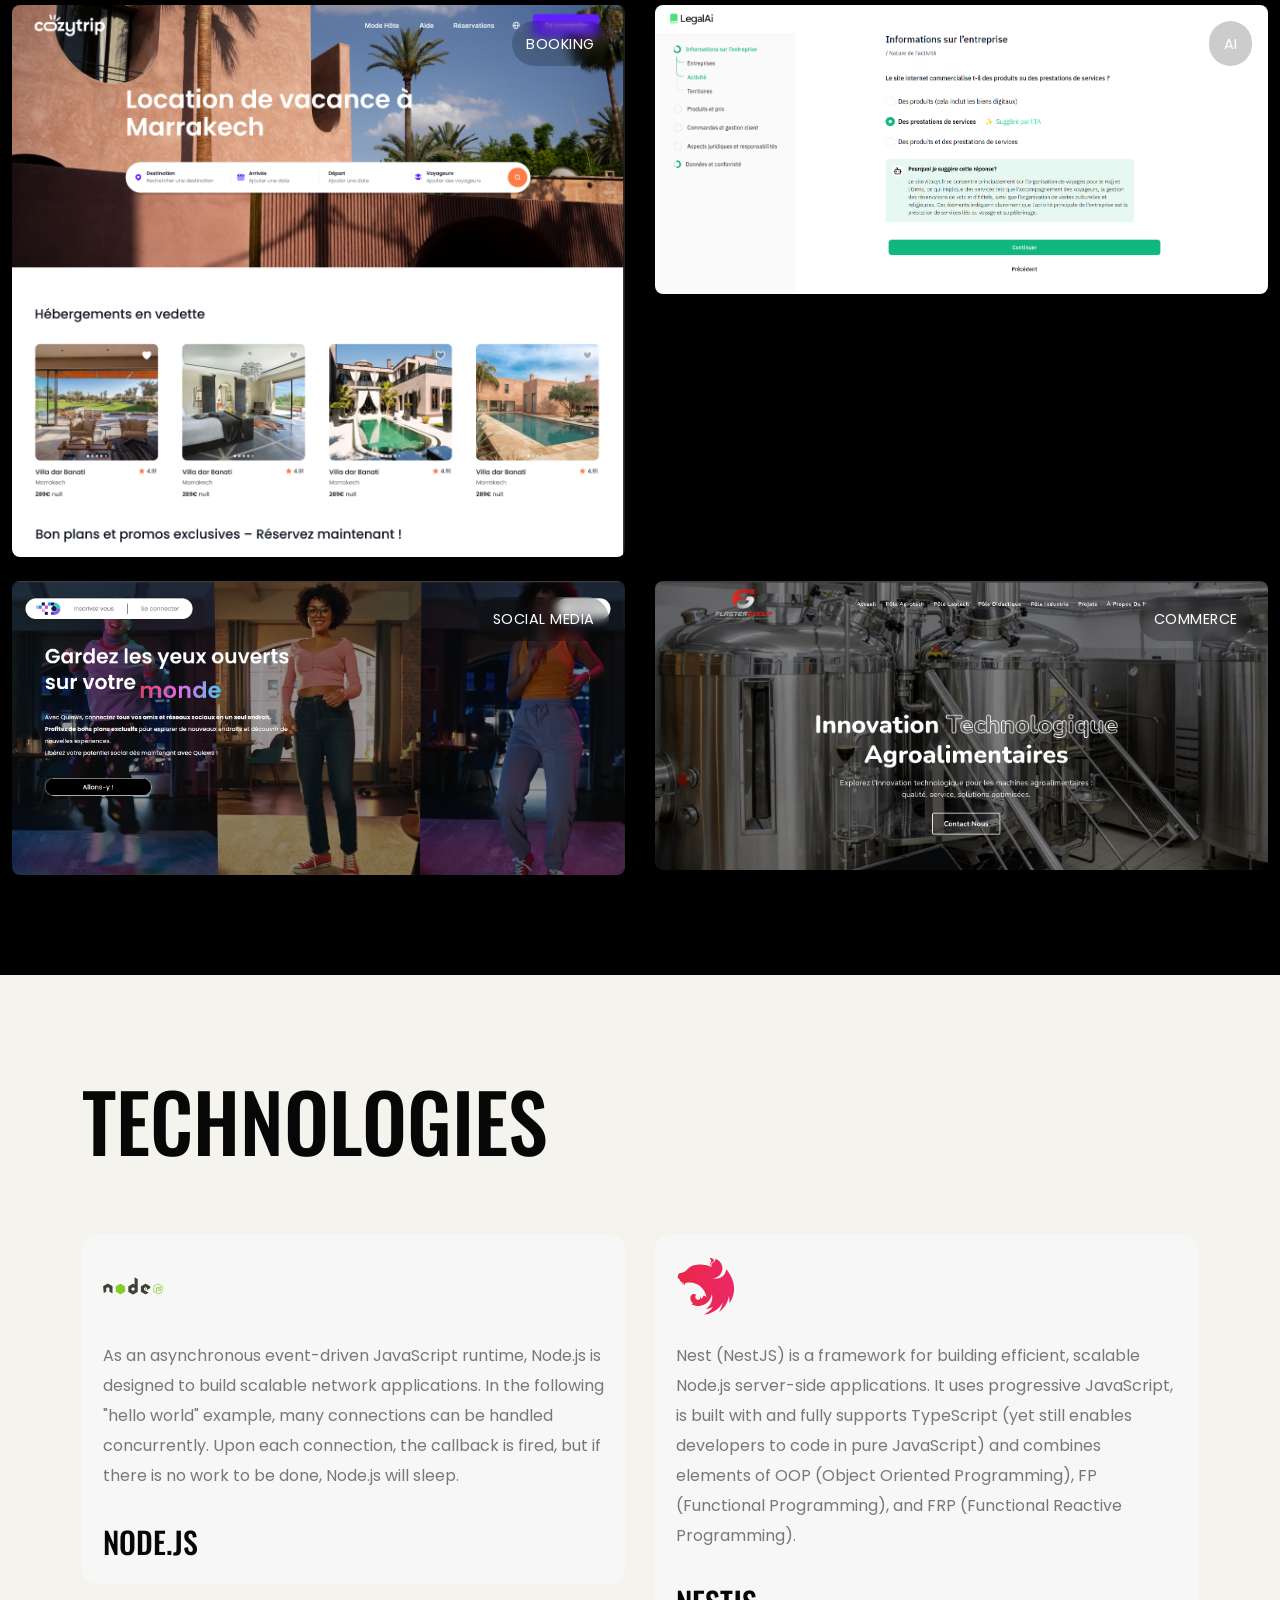
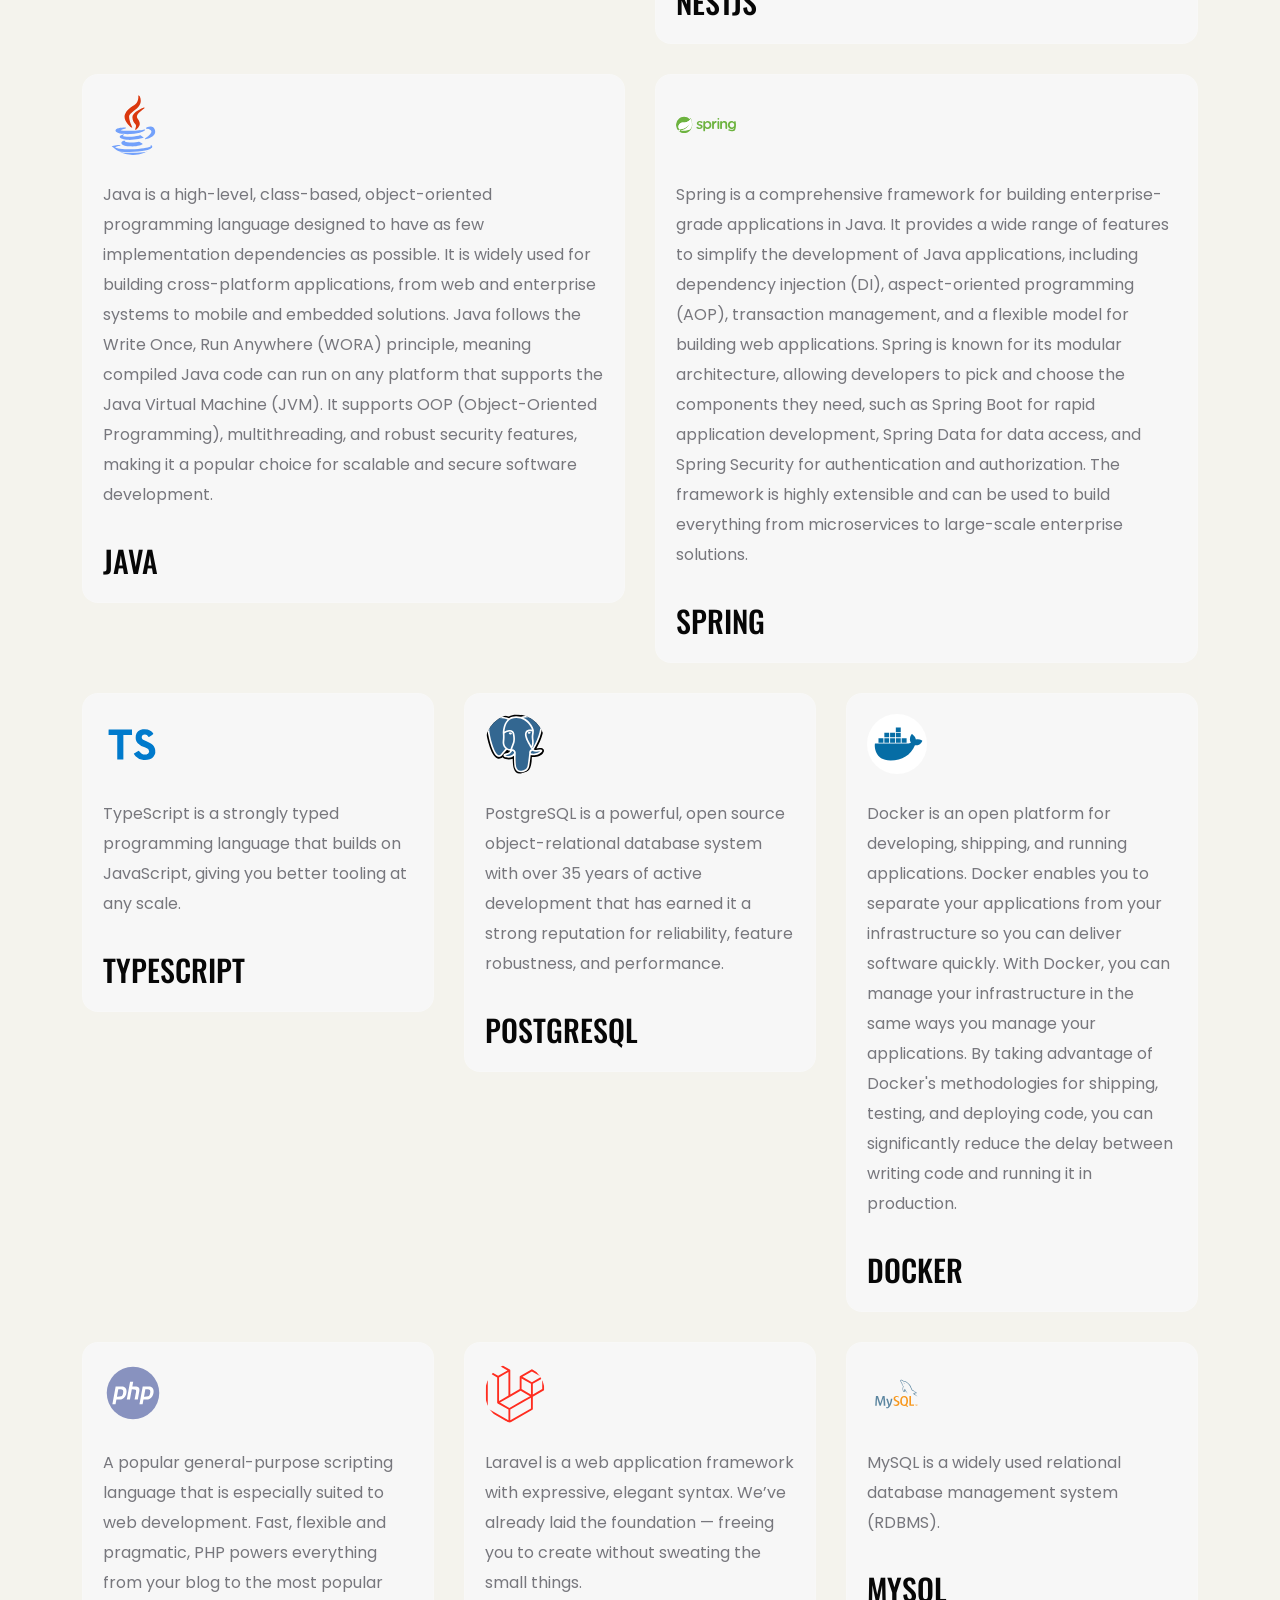
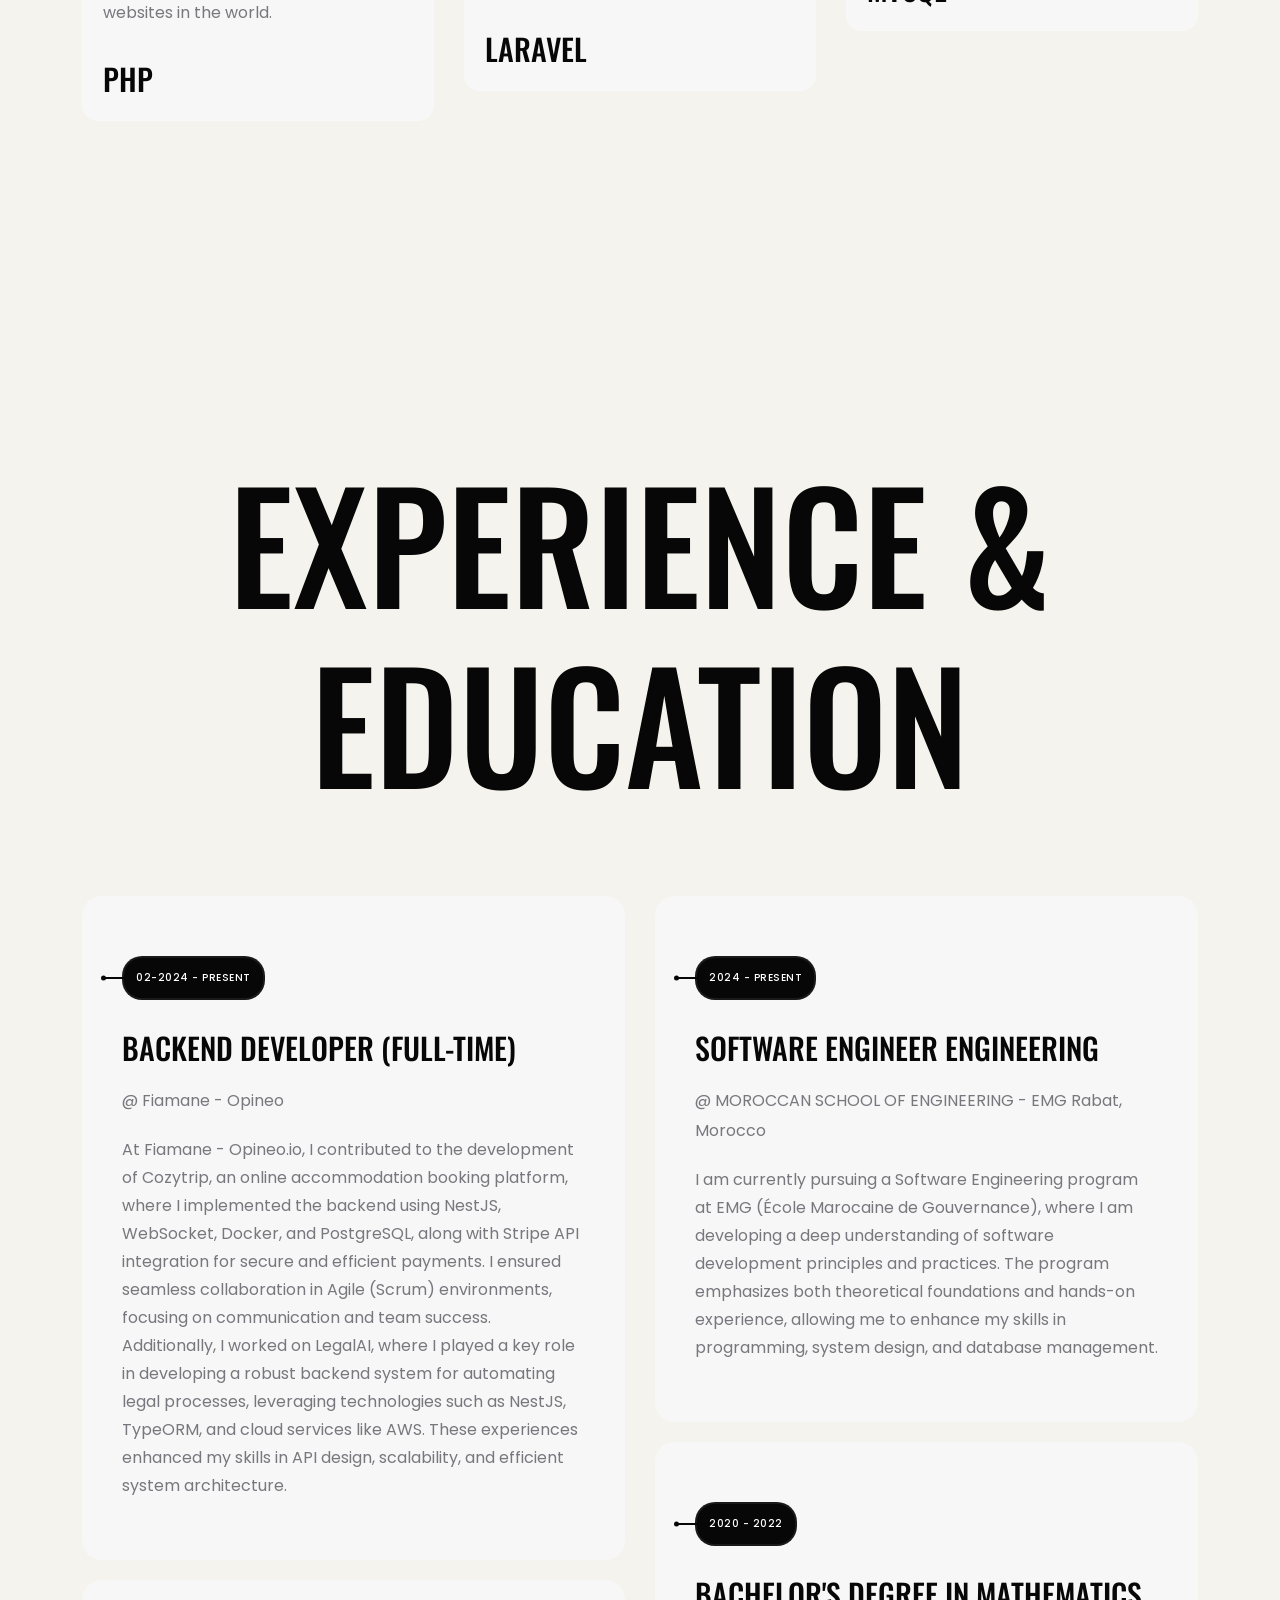
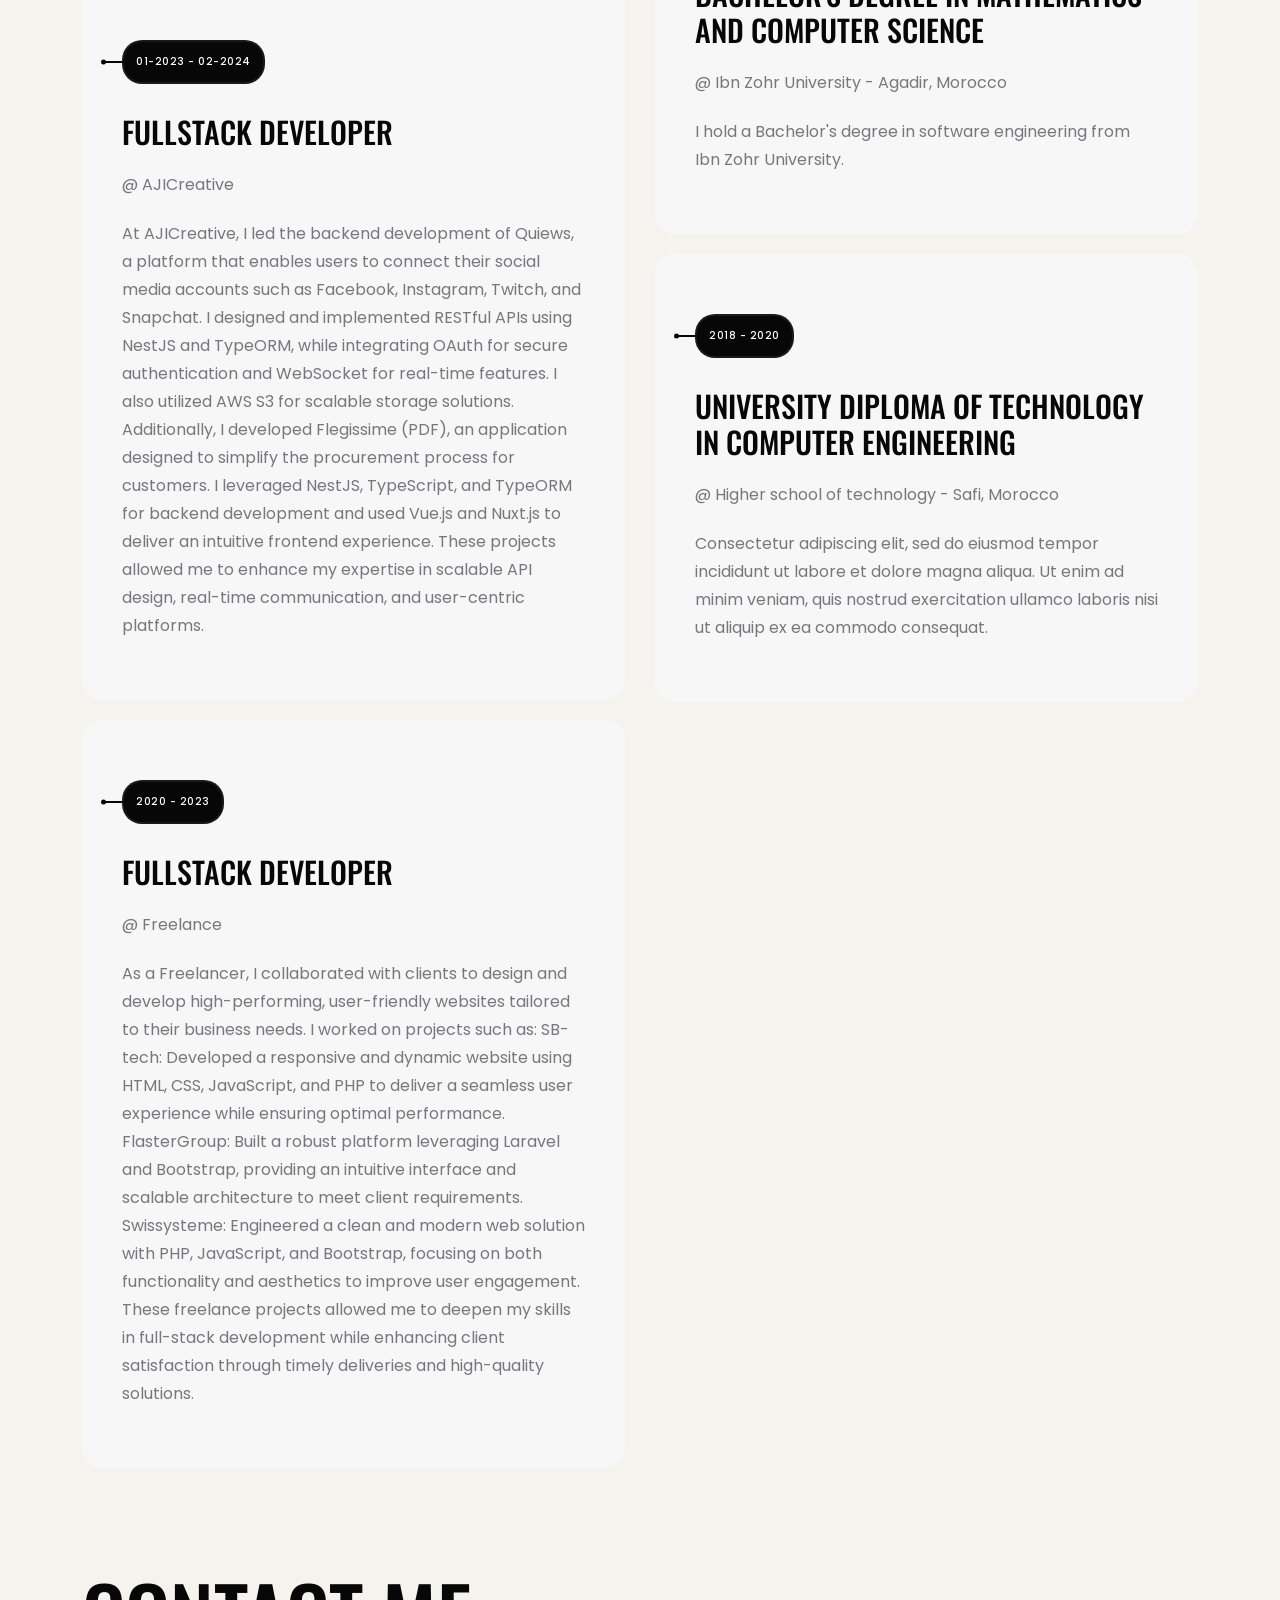
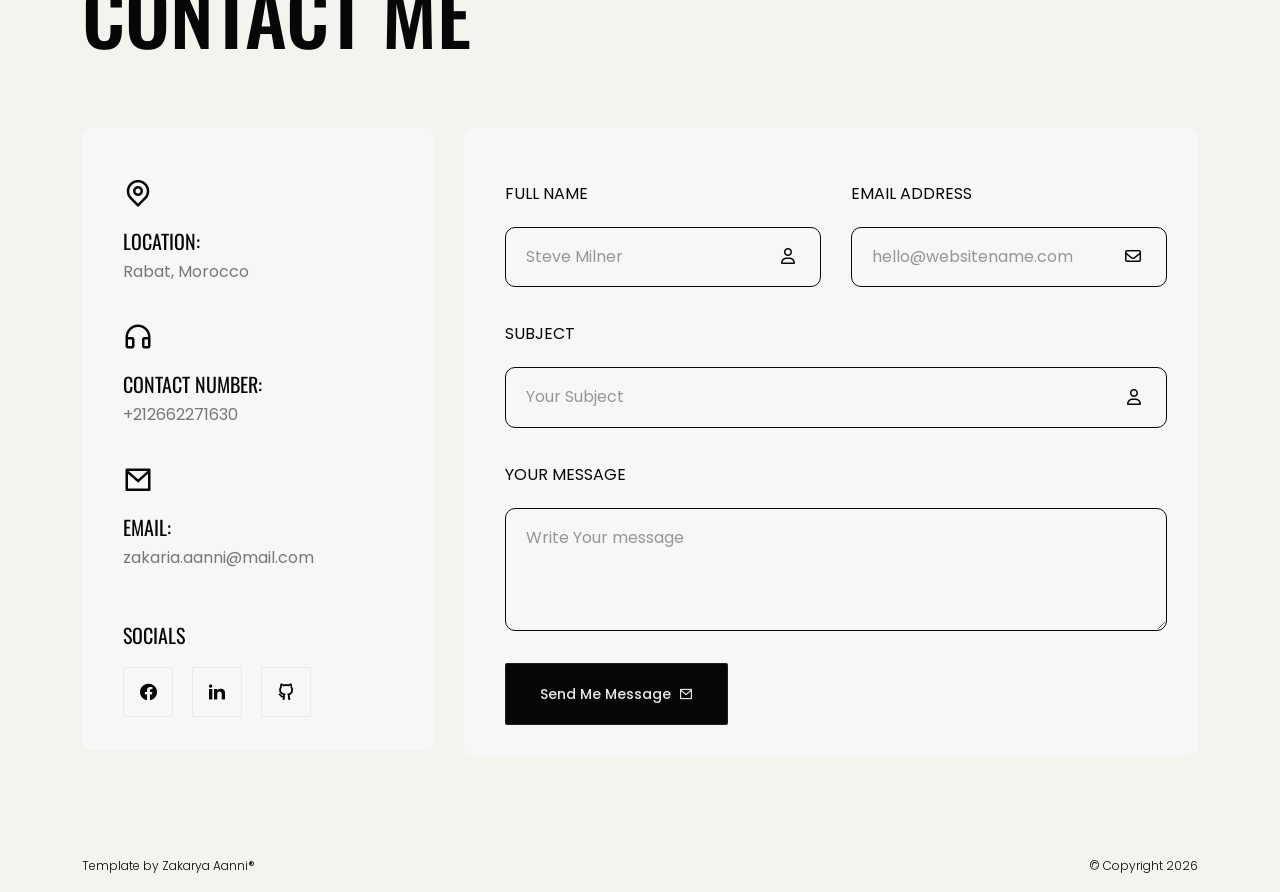
==== commit dcfb08d1: "add testimonials for Java and Spring with corresponding SVG images" ====
--- a/index.html
+++ b/index.html
@@ -500,6 +500,56 @@
               </div>
               <div class="testi-des">
                 <h5>NestJS</h5>
+              </div>
+            </div>
+            <!-- / END SINGLE TESTIMONIALS DESIGN AREA -->
+          </div>
+          <div class="col-lg-6 col-md-6">
+            <!-- START SINGLE TESTIMONIALS DESIGN AREA -->
+            <div class="testimonial-item wow fadeInUp delay-0-4s">
+              <div class="author">
+                <img src="assets/images/testimonials/java.svg" alt="Author" />
+              </div>
+              <div class="text">
+                Java is a high-level, class-based, object-oriented programming
+                language designed to have as few implementation dependencies as
+                possible. It is widely used for building cross-platform
+                applications, from web and enterprise systems to mobile and
+                embedded solutions. Java follows the Write Once, Run Anywhere
+                (WORA) principle, meaning compiled Java code can run on any
+                platform that supports the Java Virtual Machine (JVM). It
+                supports OOP (Object-Oriented Programming), multithreading, and
+                robust security features, making it a popular choice for
+                scalable and secure software development.
+              </div>
+              <div class="testi-des">
+                <h5>JAVA</h5>
+              </div>
+            </div>
+            <!-- / END SINGLE TESTIMONIALS DESIGN AREA -->
+          </div>
+          <div class="col-lg-6 col-md-6">
+            <!-- START SINGLE TESTIMONIALS DESIGN AREA -->
+            <div class="testimonial-item wow fadeInUp delay-0-4s">
+              <div class="author">
+                <img src="assets/images/testimonials/spring.svg" alt="Author" />
+              </div>
+              <div class="text">
+                Spring is a comprehensive framework for building
+                enterprise-grade applications in Java. It provides a wide range
+                of features to simplify the development of Java applications,
+                including dependency injection (DI), aspect-oriented programming
+                (AOP), transaction management, and a flexible model for building
+                web applications. Spring is known for its modular architecture,
+                allowing developers to pick and choose the components they need,
+                such as Spring Boot for rapid application development, Spring
+                Data for data access, and Spring Security for authentication and
+                authorization. The framework is highly extensible and can be
+                used to build everything from microservices to large-scale
+                enterprise solutions.
+              </div>
+              <div class="testi-des">
+                <h5>Spring</h5>
               </div>
             </div>
             <!-- / END SINGLE TESTIMONIALS DESIGN AREA -->
